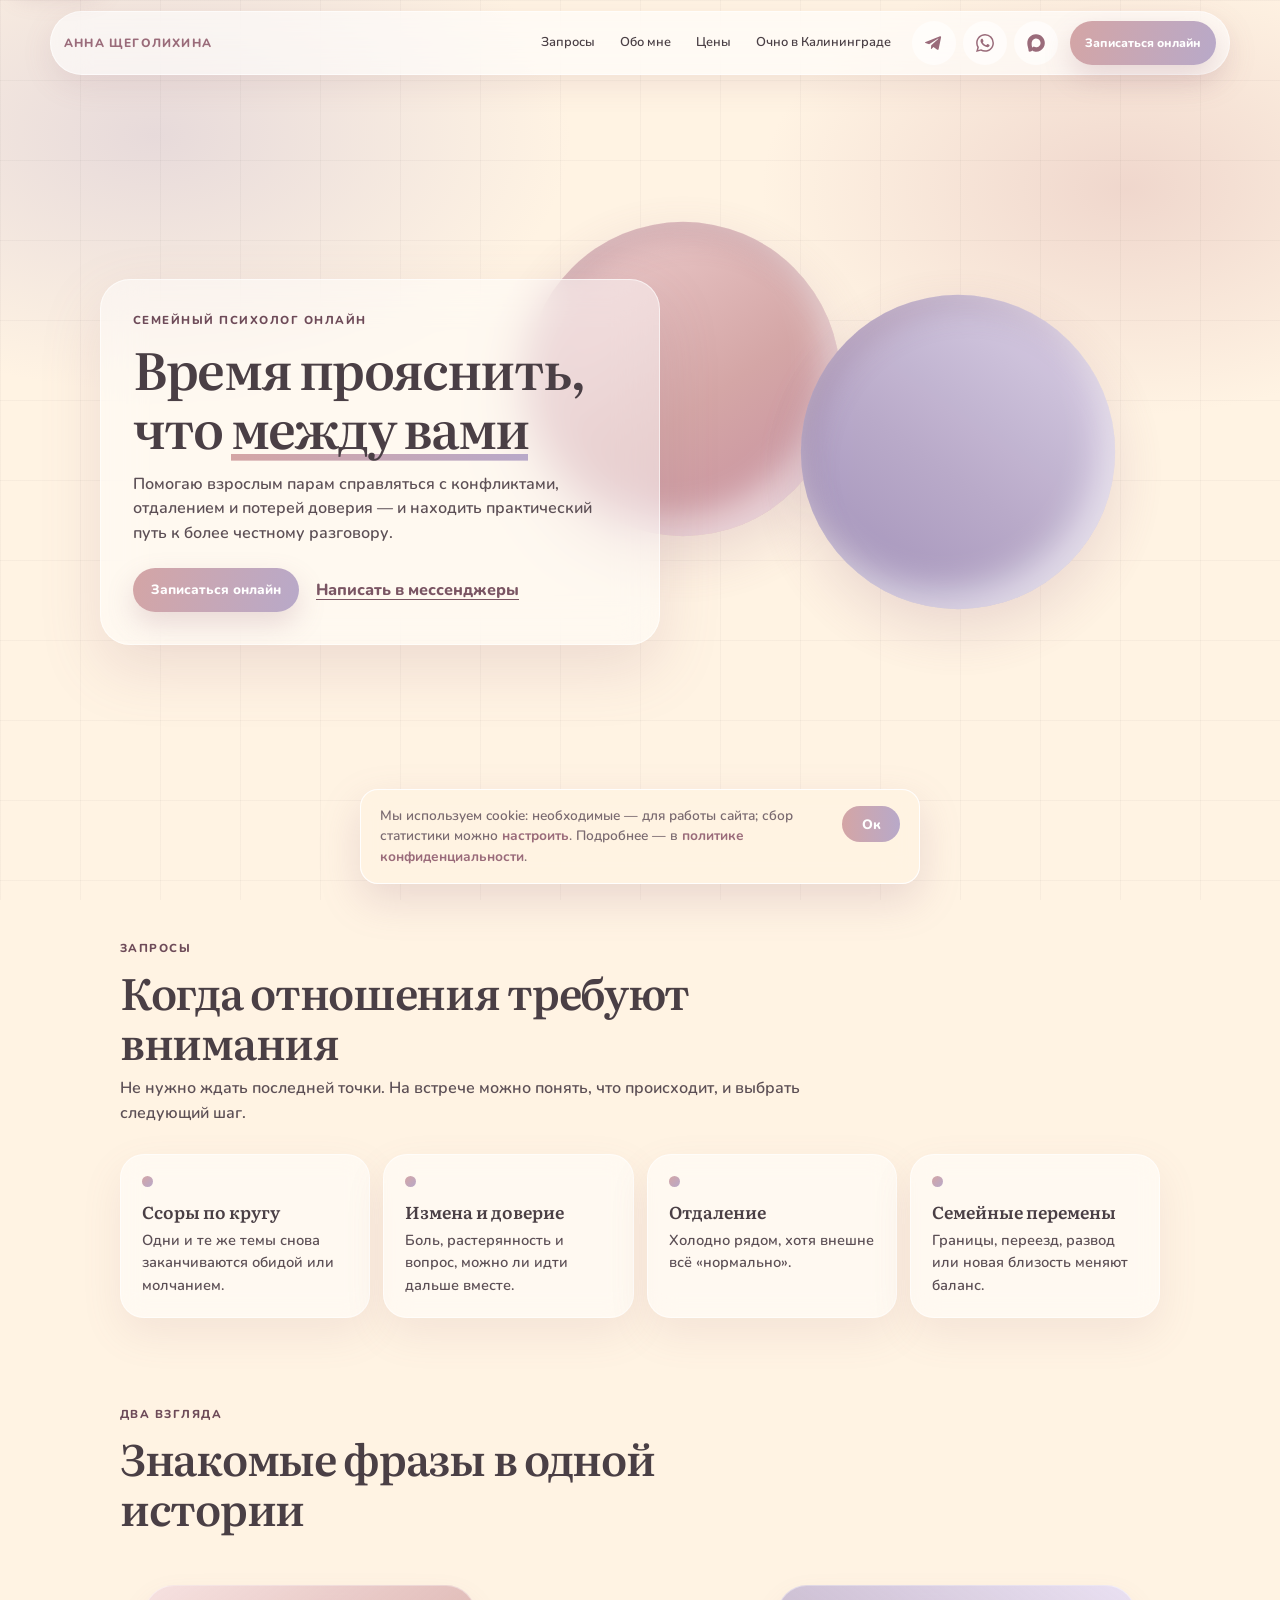
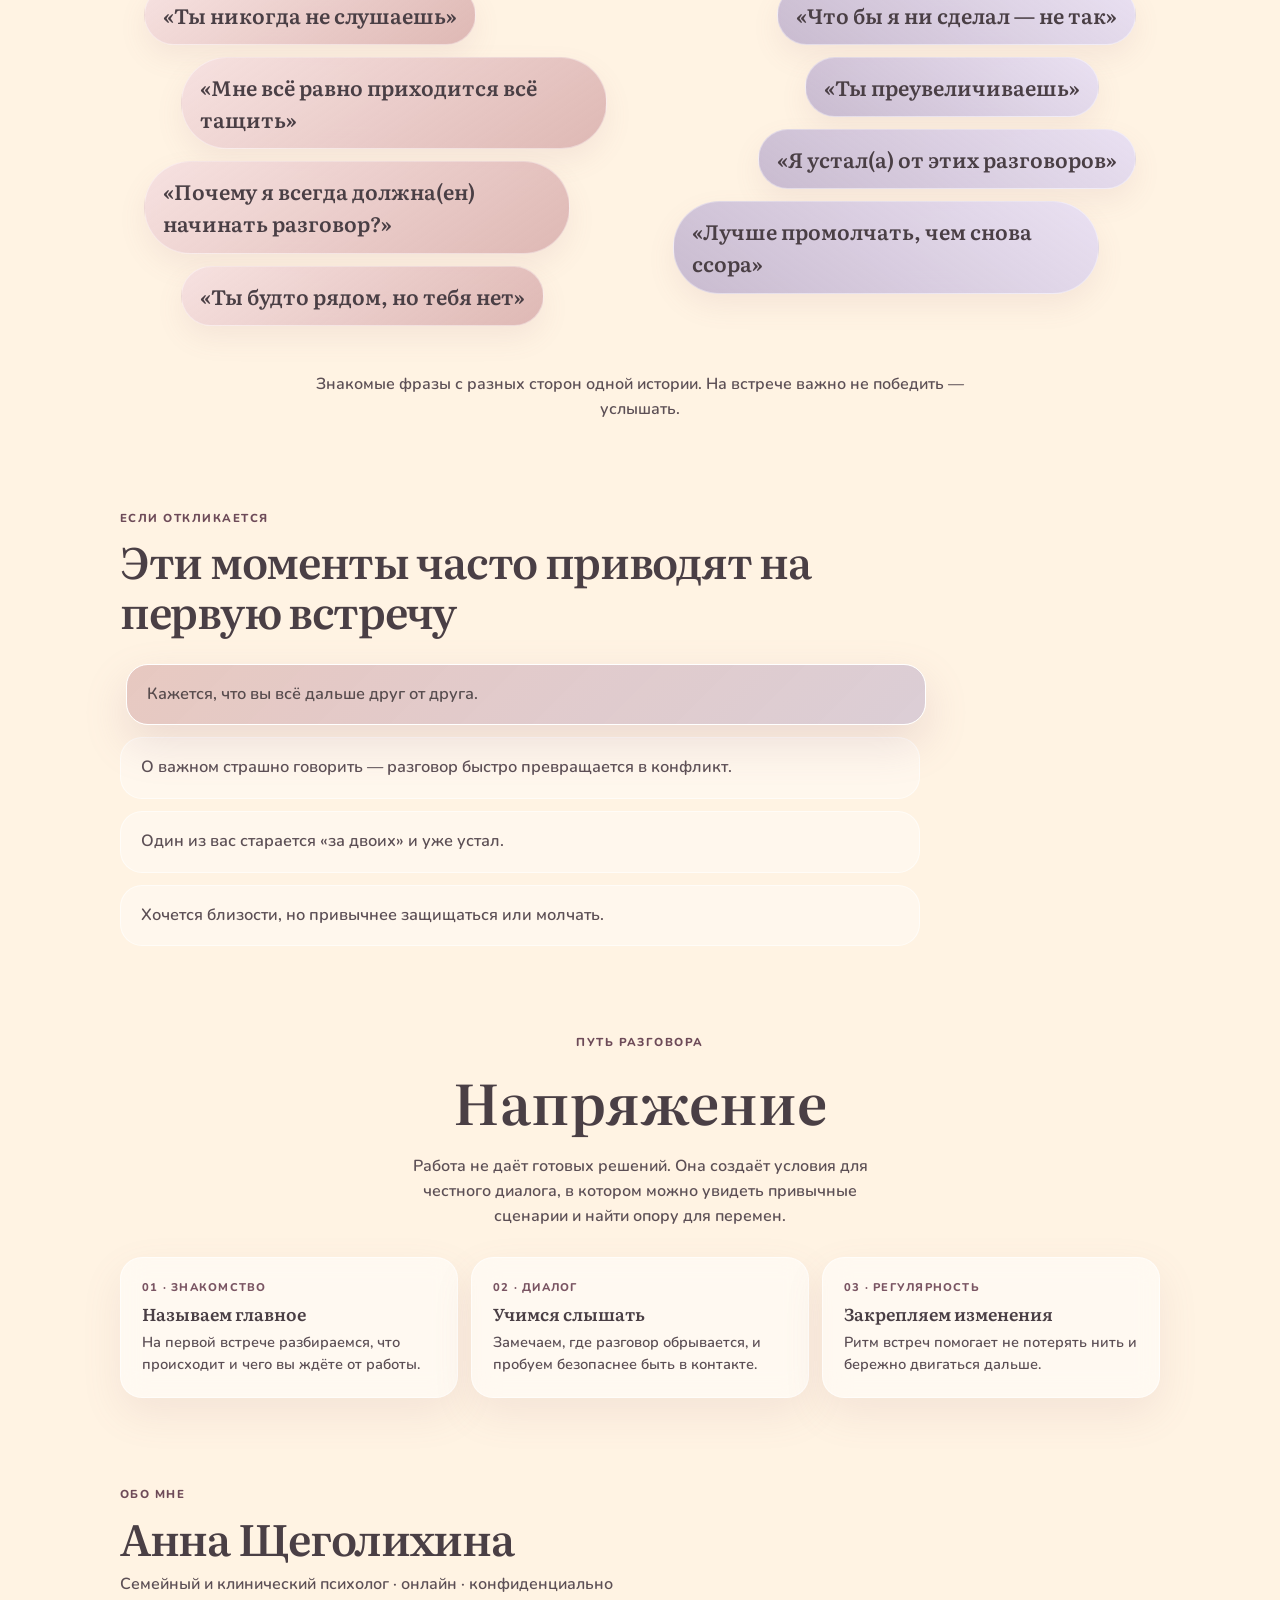
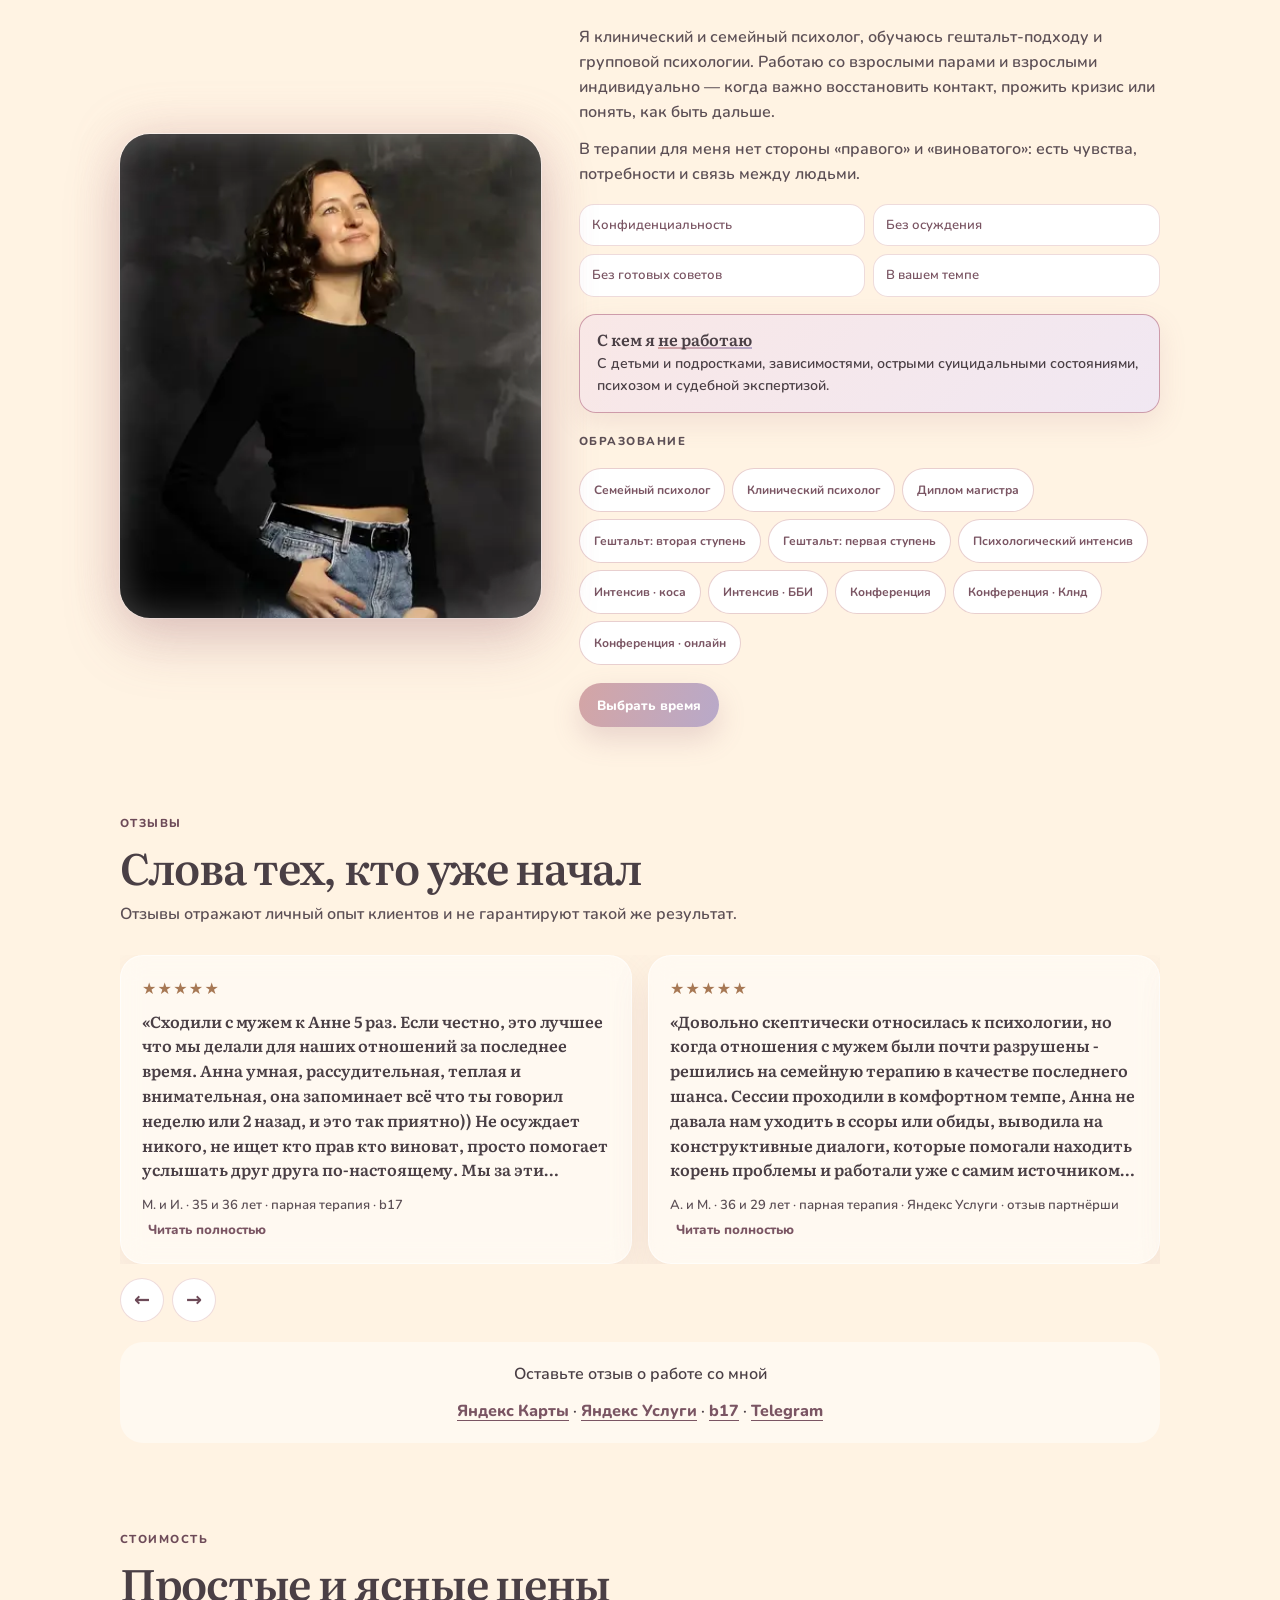
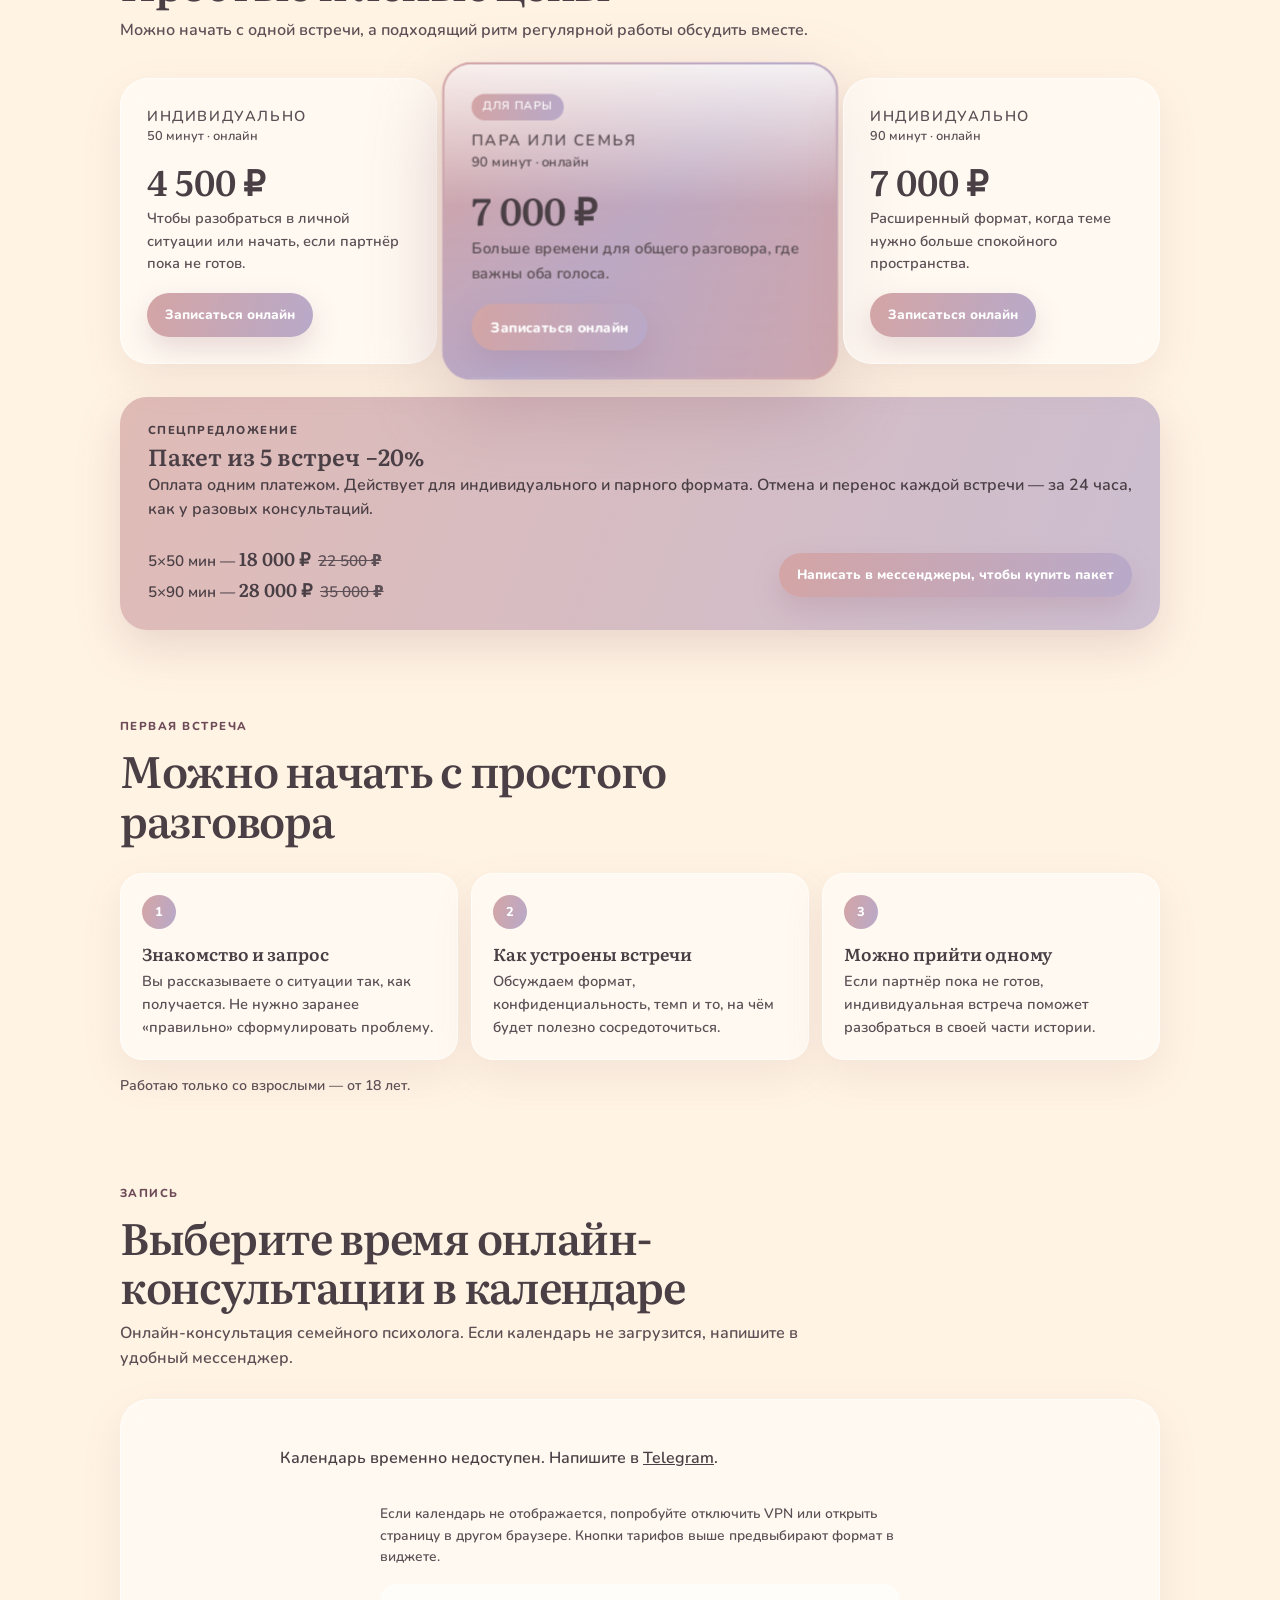
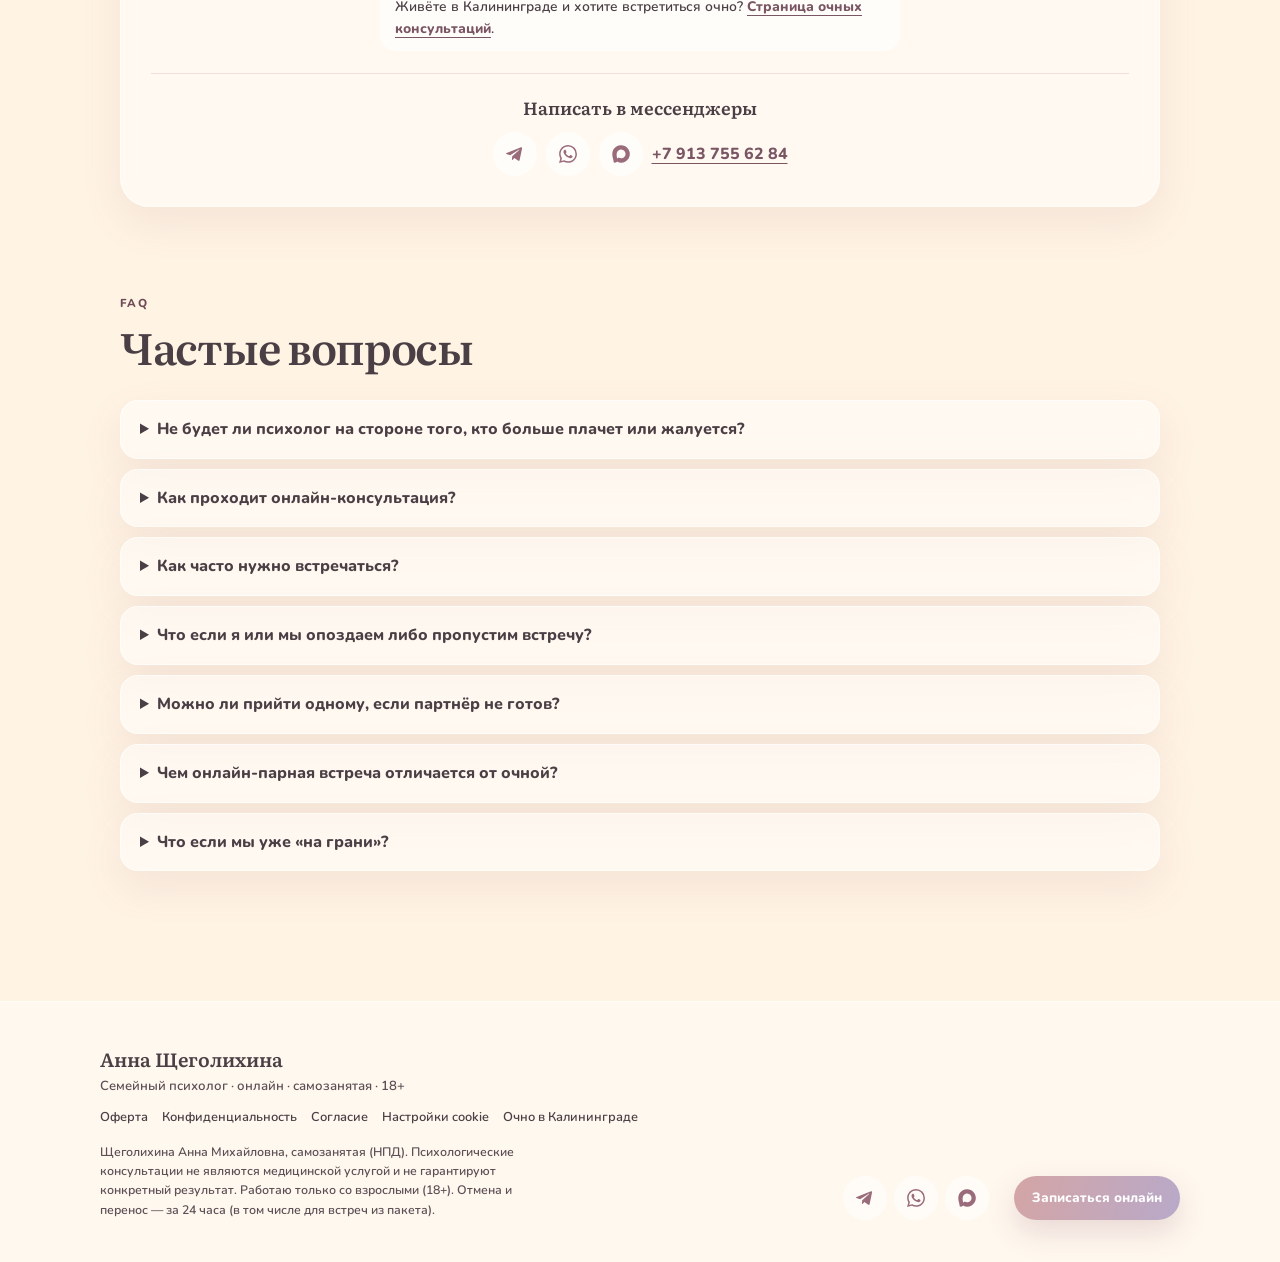
==== index.html @ 48b8a7d2 "Polish site-wide soft grid and Kaliningrad trust details. Align secondary pages with the main cream " ====
<!doctype html>
<html lang="ru">
<head>
<meta charset="utf-8"><meta name="viewport" content="width=device-width,initial-scale=1">
<title>Семейный психолог онлайн — Анна Щеголихина | парная терапия</title>
<meta name="description" content="Семейный психолог онлайн Анна Щеголихина: парная и индивидуальная терапия для взрослых. Конфликты, кризисы, доверие. Запись в календарь. Очно — в Калининграде.">
<meta name="robots" content="index,follow"><meta name="theme-color" content="#FFF3E3"><meta name="color-scheme" content="light only">
<link rel="canonical" href="https://психолог-семейный-онлайн.рф/">
<meta property="og:title" content="Семейный психолог онлайн — Анна Щеголихина"><meta property="og:description" content="Бережная онлайн-терапия для взрослых пар и индивидуально."><meta property="og:type" content="website"><meta property="og:url" content="https://психолог-семейный-онлайн.рф/"><meta property="og:image" content="https://психолог-семейный-онлайн.рф/assets/portrait-920.webp"><meta property="og:locale" content="ru_RU">
<link rel="icon" href="favicon.ico" sizes="any"><link rel="icon" href="favicon.svg" type="image/svg+xml"><link rel="apple-touch-icon" href="assets/favicon-192.png">
<link rel="preload" href="assets/fonts/literata-600-cyrillic.woff2" as="font" type="font/woff2" crossorigin>
<link rel="preload" href="assets/fonts/nunito-600-cyrillic.woff2" as="font" type="font/woff2" crossorigin>
<link rel="preload" href="assets/fonts/nunito-700-cyrillic.woff2" as="font" type="font/woff2" crossorigin>
<link rel="preload" href="assets/fonts/nunito-800-cyrillic.woff2" as="font" type="font/woff2" crossorigin>
<link rel="stylesheet" href="assets/fonts/fonts.css">
<script src="assets/lead-tracking.js" defer></script><script src="assets/cookie-notice.js" defer></script><script src="assets/consent-analytics.js" defer></script><script src="assets/thank-you-booking.js" defer></script>
<script type="application/ld+json">{"@context":"https://schema.org","@graph":[{"@type":"ProfessionalService","name":"Анна Щеголихина — семейный психолог онлайн","url":"https://психолог-семейный-онлайн.рф/","image":"https://психолог-семейный-онлайн.рф/assets/portrait-920.webp","telephone":"+79137556284","priceRange":"₽₽","areaServed":["RU","Worldwide"],"availableLanguage":"ru","description":"Онлайн-консультации семейного и клинического психолога для взрослых пар и индивидуально.","provider":{"@type":"Person","name":"Анна Щеголихина","jobTitle":"Семейный и клинический психолог","url":"https://психолог-семейный-онлайн.рф/"},"hasOfferCatalog":{"@type":"OfferCatalog","name":"Онлайн-консультации","itemListElement":[{"@type":"Offer","itemOffered":{"@type":"Service","name":"Индивидуальная консультация 50 минут онлайн"},"price":"4500","priceCurrency":"RUB"},{"@type":"Offer","itemOffered":{"@type":"Service","name":"Индивидуальная консультация 90 минут онлайн"},"price":"7000","priceCurrency":"RUB"},{"@type":"Offer","itemOffered":{"@type":"Service","name":"Парная (семейная) консультация 90 минут онлайн"},"price":"7000","priceCurrency":"RUB"}]}},{"@type":"BreadcrumbList","itemListElement":[{"@type":"ListItem","position":1,"name":"Главная","item":"https://психолог-семейный-онлайн.рф/"}]},{"@type":"FAQPage","mainEntity":[{"@type":"Question","name":"Не будет ли психолог на стороне того, кто больше плачет или жалуется?","acceptedAnswer":{"@type":"Answer","text":"Нет. Роль психолога — помочь каждому увидеть происходящее между вами и свой вклад в него."}},{"@type":"Question","name":"Как проходит онлайн-консультация?","acceptedAnswer":{"@type":"Answer","text":"Перед началом приходит ссылка на видеовстречу в удобном мессенджере. Важно выбрать тихое место, где вас не будут перебивать."}},{"@type":"Question","name":"Можно ли прийти одному, если партнёр не готов?","acceptedAnswer":{"@type":"Answer","text":"Да. Индивидуальная встреча помогает разобраться в своей части истории и понять дальнейшие шаги."}},{"@type":"Question","name":"Чем онлайн-парная встреча отличается от очной?","acceptedAnswer":{"@type":"Answer","text":"Содержание работы похоже. Онлайн удобен, если вы в разных городах или хотите начать из дома. Очные встречи доступны в Калининграде по записи."}},{"@type":"Question","name":"Что если мы уже на грани развода?","acceptedAnswer":{"@type":"Answer","text":"Можно прийти и в такой точке: чтобы прояснить, оставаться ли вместе, как слышать друг друга или как расстаться бережнее."}}]}]}</script>
<style>
:root{--cream:#FFF3E3;--rose:#D4A5A5;--lav:#B8A9C9;--ink:#4A3F45;--accent:#9a6b7a;--muted:#5c4f55;--sans:Nunito,system-ui,sans-serif;--serif:Literata,Georgia,serif;--rx:55%;--lx:74%;--ry:42%;--ly:50%;--bs:1;--bm:0;--anna-widget-primary:#9a6b7a;--anna-widget-primary-dark:#7d5665;--anna-widget-accent:#e8d5d8;--anna-widget-bg:#fffdf9}
*{box-sizing:border-box}html{scroll-behavior:smooth;color-scheme:light only}body{margin:0;padding-top:72px;overflow-x:hidden;background:var(--cream)!important;color:var(--ink)!important;font:600 16px/1.55 var(--sans);forced-color-adjust:none}a{color:inherit}.ambient,.blob-layer,.grid-soft{position:fixed;inset:0;pointer-events:none}.ambient{z-index:-3;background:radial-gradient(ellipse 48% 42% at 12% 15%,#b8a9c956,transparent 68%),radial-gradient(ellipse 42% 37% at 88% 21%,#d4a5a55c,transparent 68%),var(--cream)}.grid-soft{z-index:-2;background-image:linear-gradient(#4a3f450a 1px,transparent 1px),linear-gradient(90deg,#4a3f450a 1px,transparent 1px);background-size:80px 80px}.blob-layer{z-index:-1;overflow:hidden}.blob{position:absolute;width:min(310px,33vw);aspect-ratio:1;left:var(--rx);top:var(--ry);transform:translate(-50%,-50%) scale(var(--bs));opacity:calc(1 - var(--bm)*.78);transition:left .9s ease,top .9s ease,transform .9s ease,opacity .9s ease}.blob.lav{left:var(--lx);top:var(--ly)}.blob i{display:block;width:100%;height:100%;border-radius:50%;box-shadow:inset -14px -18px 35px #fff9,inset 10px 15px 28px #78506430,0 20px 55px #a0788b38;animation:breathe 4.5s ease-in-out infinite}.rose i{background:linear-gradient(145deg,#f1d1d1,var(--rose) 57%,#c58b9d)}.lav i{background:linear-gradient(215deg,#ddd2e8,var(--lav) 55%,#9e8db7);animation-delay:.6s}
.site-header{position:fixed;z-index:30;top:0;width:100%;padding:11px 18px;transition:transform .32s ease}.site-header.is-hidden{transform:translateY(-120%)}.header-inner{position:relative;display:flex;align-items:center;gap:12px;width:min(1180px,100%);margin:auto;padding:9px 13px;border:1px solid #fff9;border-radius:999px;background:#fff9;backdrop-filter:blur(18px);box-shadow:0 10px 30px #9a6b7a20}.logo{flex:1;color:var(--accent);font-size:.75rem;font-weight:800;letter-spacing:.1em;text-decoration:none;text-transform:uppercase;white-space:nowrap}.nav,.socials,.messengers{display:flex;align-items:center;gap:7px}.nav a{padding:7px 9px;font-size:.8rem;text-decoration:none}.icon{display:grid;place-items:center;width:44px;height:44px;min-width:44px;min-height:44px;border-radius:50%;color:var(--accent);background:#fff9;font-weight:800;text-decoration:none;transition:transform .2s}.icon:hover,.btn:hover{transform:translateY(-2px)}.btn{display:inline-flex;align-items:center;justify-content:center;min-height:44px;padding:10px 18px;border:0;border-radius:999px;background:linear-gradient(105deg,var(--rose),var(--lav));box-shadow:0 12px 28px #9a6b7a38;color:#fff;font:800 .84rem var(--sans);text-align:center;text-decoration:none;cursor:pointer}.header-cta{padding:8px 15px;font-size:.76rem}.burger,.mobile-panel{display:none}
.hero{position:relative;display:grid;align-items:center;min-height:min(92vh,780px);max-width:1440px;margin:auto;padding:44px max(7%,calc((100% - 1080px)/2))}.hero-copy{width:min(560px,100%);padding:32px;border:1px solid #fff9;border-radius:30px;background:#ffffff78;box-shadow:0 24px 60px #9a6b7a2b;backdrop-filter:blur(20px)}.eyebrow{margin:0 0 9px;color:#6d4a58;font-size:.72rem;font-weight:800;letter-spacing:.13em;text-transform:uppercase}h1,h2,h3{font-family:var(--serif);font-weight:600;line-height:1.15}.hero h1{max-width:15ch;margin:0;font-size:clamp(2.2rem,4vw,3.5rem);letter-spacing:-.035em}.accent-line{background:linear-gradient(90deg,var(--rose),var(--lav)) no-repeat 0 94%;background-size:0 .13em;animation:underline 1s cubic-bezier(.22,1,.36,1) .8s forwards}.lead,.sec-head>p:not(.eyebrow),.copy,.calendar-note,.review-note{color:var(--muted)}.lead{margin:15px 0 0}.hero-actions{display:flex;align-items:center;flex-wrap:wrap;gap:17px;margin-top:22px}.ghost,.text-link{color:#7a5563;font-weight:800;text-decoration:underline;text-underline-offset:4px}
.page{width:min(1080px,100%);margin:auto;padding:0 20px 40px}.sec{padding-top:88px;scroll-margin-top:72px}.sec-head{max-width:700px;margin-bottom:28px}.sec-head h2{margin:0;font-size:clamp(1.85rem,3.4vw,2.7rem);letter-spacing:-.03em}.sec-head>p:not(.eyebrow){margin:10px 0 0}.card,.problem,.path-card,.first-card,.price-card,.review,.faq-item,.booking,.bio-note,.not-work{border:1px solid #fff9;background:#ffffff83;box-shadow:0 16px 40px #9a6b7a1c;backdrop-filter:blur(13px)}
.problem-grid{display:grid;grid-template-columns:repeat(4,1fr);gap:13px}.problem{padding:21px;border-radius:24px}.dot{width:11px;height:11px;margin-bottom:15px;border-radius:50%;background:linear-gradient(135deg,var(--rose),var(--lav))}.problem h3,.path-card h3,.first-card h3{margin:0 0 7px;font-size:1.08rem}.problem p,.path-card p,.first-card p,.price-card p{margin:0;color:var(--muted);font-size:.91rem}
.voices-grid{display:grid;grid-template-columns:1fr 1fr;gap:18px}.clouds{display:flex;flex-direction:column;align-items:flex-start;gap:12px;padding:24px;border-radius:28px}.clouds.right{align-items:flex-end}.cloud{max-width:92%;padding:13px 18px;border-radius:999px;color:var(--ink);font-family:var(--serif);font-size:clamp(1rem,2vw,1.3rem);border:1px solid #fff6;box-shadow:0 12px 28px #9a6b7a18;backdrop-filter:blur(13px)}.clouds:not(.right) .cloud{background:linear-gradient(145deg,#f6e0e0eb,#d4a5a5c2)}.clouds.right .cloud{background:linear-gradient(215deg,#e8dff3eb,#b8a9c9c2)}.cloud:nth-child(2n){margin-left:8%}.right .cloud:nth-child(2n){margin-right:8%;margin-left:0}.voices-note{margin:22px auto 0;max-width:680px;text-align:center;color:var(--muted)}
.word-rows{display:grid;gap:12px;max-width:800px}.word-row{padding:18px 20px;border-radius:22px;background:#ffffff59;border:1px solid #fff9;color:var(--ink);transition:background .5s,border-color .5s,transform .5s,box-shadow .5s,opacity .5s,color .5s}.word-row p{margin:0;color:#5c4f55;font-size:1.02rem;line-height:1.45}.word-row.is-lit{background:linear-gradient(135deg,#d4a5a58c,#b8a9c980);border-color:#fff;color:#2f282c;transform:translateX(6px);box-shadow:0 18px 44px #a0788b33}.word-row.is-lit p{color:#2f282cc7}.word-row.is-past{opacity:.55;transform:scale(.985)}
.kinetic-sec{text-align:center}.kinetic{position:relative;display:flex;align-items:center;justify-content:center;min-height:78px;margin:10px auto}.kw{position:absolute;left:50%;width:max-content;opacity:0;text-align:center;transform:translate(-50%,14px);font:600 clamp(2.2rem,5vw,3.5rem)/1.15 var(--serif);transition:.55s}.kw.active{opacity:1;transform:translate(-50%,0)}.kw.final.active{background:linear-gradient(90deg,var(--rose),var(--lav));-webkit-background-clip:text;background-clip:text;color:transparent}.path-copy{max-width:49ch;margin:14px auto;color:var(--muted)}.path-grid,.first-grid{display:grid;grid-template-columns:repeat(3,1fr);gap:13px;margin-top:28px;text-align:left}.path-card,.first-card{padding:21px;border-radius:22px}.step{margin:0 0 8px!important;color:#7a5563!important;font-size:.7rem!important;font-weight:800;letter-spacing:.11em;text-transform:uppercase}
.about-layout{display:grid;grid-template-columns:.84fr 1.16fr;gap:38px;align-items:center}.portrait{position:relative;aspect-ratio:1/1.15;max-width:460px;overflow:hidden;border-radius:30px;box-shadow:0 24px 55px #9a6b7a45,0 0 0 1px #fff8,0 0 48px #d4a5a560;animation:float-photo 5.6s ease-in-out infinite}.portrait img{width:100%;height:100%;object-fit:cover;object-position:center 20%;display:block}.portrait::after{content:"";position:absolute;inset:0;border-radius:inherit;box-shadow:inset 0 0 40px #fff4;pointer-events:none}.bio-copy p{margin:0 0 13px;color:var(--muted)}.principles{display:grid;grid-template-columns:1fr 1fr;gap:8px;margin:17px 0}.principle{padding:10px 12px;border-radius:15px;background:#fff;color:#7a5563;font-size:.82rem;border:1px solid #d4a5a566}.bio-note,.not-work{padding:15px 17px;border-radius:17px;color:#4a3f45;font-size:.88rem}.not-work{margin-top:13px;border:1.5px solid #c4899acc;background:linear-gradient(135deg,#f8e6e6e6,#efe6f3e6);box-shadow:0 10px 28px #9a6b7a22}.not-work h3{margin:0 0 5px;font-size:1rem;color:var(--ink)}.accent-line-scroll{background:linear-gradient(90deg,var(--rose),var(--lav)) no-repeat 0 93%;background-size:0 .13em}.accent-line-scroll.is-on{animation:underline 1s cubic-bezier(.22,1,.36,1) .55s forwards}.diplomas{display:flex;flex-wrap:wrap;gap:7px;margin:18px 0}.diploma{border:1px solid #d4a5a588;border-radius:999px;background:#fff;padding:10px 14px;min-height:44px;color:#7a5563;font:700 .75rem var(--sans);cursor:pointer}
.reviews-wrap{position:relative}.reviews{display:grid;grid-auto-flow:column;grid-auto-columns:100%;gap:16px;overflow:hidden;scroll-snap-type:x mandatory}.review{padding:21px;border-radius:23px;scroll-snap-align:start;min-width:0}.stars{margin:0 0 7px;color:#a77854;letter-spacing:.08em}.review blockquote{display:-webkit-box;margin:0 0 10px;font-family:var(--serif);-webkit-box-orient:vertical;-webkit-line-clamp:5;overflow:hidden}.review.open blockquote{display:block}.review cite{color:#5c4f55;font-size:.82rem;font-style:normal}.review-toggle,.carousel-button{border:0;background:none;color:#7a5563;font:800 .82rem var(--sans);cursor:pointer}.carousel-controls{display:flex;gap:8px;margin-top:14px}.carousel-button{display:grid;place-items:center;width:44px;height:44px;min-width:44px;min-height:44px;border:1px solid #d4a5a566;border-radius:50%;background:#fff;font-size:1.2rem;color:#6d4a58}.review-cta{margin-top:20px;padding:20px;border-radius:23px;background:#ffffff78;text-align:center}.review-cta p{margin:0 0 12px}@media(min-width:901px){.reviews{grid-auto-columns:calc((100% - 16px)/2)}.review blockquote{-webkit-line-clamp:7}}
.price-grid{display:grid;grid-template-columns:1fr 1.18fr 1fr;gap:16px;align-items:center}.price-card{padding:26px;border-radius:28px}.price-card.featured{border:2px solid transparent;background:linear-gradient(#fffdfad9,#d4a5a538 45%,#b8a9c940) padding-box,linear-gradient(130deg,var(--rose),var(--lav),var(--rose)) border-box;box-shadow:0 28px 70px #9a6b7a55;transform:scale(1.06)}.badge{display:inline-block;margin-bottom:8px;padding:4px 10px;border-radius:999px;background:linear-gradient(100deg,var(--rose),var(--lav));color:#fff;font-size:.68rem;letter-spacing:.08em;text-transform:uppercase}.label{margin:0;color:#7a5563;font-size:.72rem;letter-spacing:.11em;text-transform:uppercase}.meta{margin:0 0 8px!important;color:#5c4f55!important;font-size:.8rem!important}.amount{margin:8px 0;font:600 2.2rem var(--serif)!important;color:var(--ink)!important}.price-card .btn{margin-top:18px}.package{display:flex;align-items:center;justify-content:space-between;gap:22px;margin-top:26px;padding:25px 28px;border-radius:27px;background:linear-gradient(110deg,#d4a5a5b8,#b8a9c9b8);box-shadow:0 18px 44px #9a6b7a35;flex-wrap:wrap}.package p{margin:0;color:var(--ink)}.package h3{margin:3px 0;font-size:1.45rem}.package-prices{font-size:.95rem;line-height:1.75}.package-prices strong{font:600 1.15rem var(--serif)}.package del{color:#5c4f55;margin-left:4px}
.first-card .number{display:grid;place-items:center;width:34px;height:34px;margin-bottom:15px;border-radius:50%;background:linear-gradient(105deg,var(--rose),var(--lav));color:#fff;font:800 .8rem var(--sans)}.adults-note{margin:15px 0 0;color:var(--muted);font-size:.88rem}.booking{display:flex;flex-direction:column;align-items:center;padding:30px;border-radius:29px}.booking>[data-anna-psy-widget]{width:100%;max-width:720px}.calendar-note,.kaliningrad-note{max-width:65ch;margin:17px 0 0;font-size:.86rem}.kaliningrad-note{padding:12px 15px;border-radius:16px;background:#fff9}.messenger-row{display:flex;align-items:center;justify-content:center;flex-wrap:wrap;gap:9px;width:100%;margin-top:22px;padding-top:20px;border-top:1px solid #d4a5a550}.messenger-row p{width:100%;margin:0 0 2px;font-family:var(--serif);font-size:1.1rem;text-align:center}.faq-item{margin-bottom:10px;border-radius:18px;overflow:hidden}.faq-item summary{padding:16px 19px;font-weight:800;cursor:pointer}.ans{margin:0;padding:0 19px 17px;color:var(--muted);font-size:.92rem}
.footer{margin-top:80px;padding:42px 20px;background:#ffffff66;border-top:1px solid #fff9}.footer-inner{display:grid;grid-template-columns:1.5fr auto auto;align-items:end;gap:25px;width:min(1080px,100%);margin:auto}.footer-brand{margin:0;font:600 1.2rem var(--serif)}.footer-brand span{display:block;margin-top:4px;color:#5c4f55;font:600 .82rem var(--sans)}.footer-links{display:flex;flex-wrap:wrap;gap:7px 14px;margin-top:13px}.footer-links a{color:#4a3f45;font-size:.8rem;text-decoration:none}.legal{max-width:65ch;margin:15px 0 0;color:#5c4f55;font-size:.77rem}.modal{position:fixed;z-index:100;inset:0;display:none;align-items:center;justify-content:center;overflow:auto;padding:20px;background:#4a3f45d9;cursor:zoom-out}.modal.show{display:flex}.modal figure{position:relative;margin:auto;max-width:min(900px,94vw);cursor:default}.modal img{display:block;max-width:100%;max-height:86vh;object-fit:contain;border-radius:14px;cursor:default}.modal button{position:absolute;top:-12px;right:-12px;z-index:2;width:44px;height:44px;min-width:44px;min-height:44px;border:0;border-radius:50%;background:#fff;color:var(--ink);font-size:1.3rem;cursor:pointer;box-shadow:0 8px 20px #0003}
.skip-link{position:absolute;left:12px;top:12px;z-index:200;padding:10px 16px;border-radius:999px;background:#fff;color:var(--accent);font:800 .84rem var(--sans);text-decoration:none;transform:translateY(-160%);box-shadow:0 8px 24px #9a6b7a35}.skip-link:focus,.skip-link:focus-visible{transform:translateY(0);outline:2px solid #9a6b7a;outline-offset:3px}a:focus-visible,.btn:focus-visible,.ghost:focus-visible,.diploma:focus-visible,.carousel-button:focus-visible,.review-toggle:focus-visible,.burger:focus-visible,.modal button:focus-visible,summary:focus-visible{outline:2px solid #9a6b7a;outline-offset:3px}
.scroll-top{position:fixed;right:16px;bottom:18px;z-index:40;width:48px;height:48px;border:0;border-radius:50%;background:linear-gradient(105deg,var(--rose),var(--lav));color:#fff;font:800 1.1rem var(--sans);box-shadow:0 12px 28px #9a6b7a40;opacity:0;pointer-events:none;transition:opacity .2s;cursor:pointer}.scroll-top.show{opacity:1;pointer-events:auto}
[data-anna-psy-widget],.anna-psy-widget,.widget-root.tbw{width:100%!important;max-width:720px!important;min-width:0!important;margin-left:auto!important;margin-right:auto!important;box-sizing:border-box!important}.anna-modal-overlay{align-items:flex-start!important;justify-content:center!important;overflow-y:auto!important;padding:12px!important}.anna-modal-card{width:min(560px,100%)!important;max-width:100%!important;margin:24px auto!important;max-height:none!important;overflow:visible!important;padding-bottom:28px!important}
@keyframes breathe{50%{transform:scale(1.05)}}@keyframes underline{to{background-size:100% .13em}}@keyframes float-photo{50%{transform:translateY(-12px)}}@media(prefers-reduced-motion:reduce){.portrait,.blob i,.accent-line,.accent-line-scroll{animation:none!important}.accent-line,.accent-line-scroll{background-size:100% .13em}}@media(max-width:900px){body{padding-top:65px}.site-header{padding:8px 10px}.header-inner{gap:7px;padding:7px 10px}.nav,.socials{display:none}.burger{display:block;border:0;background:transparent;color:var(--accent);font-size:1.3rem;width:44px;height:44px;min-width:44px;min-height:44px}.mobile-panel.open{display:block;position:absolute;top:62px;right:10px;left:10px;padding:16px;border:1px solid #fff9;border-radius:22px;background:#fffdf9f5;box-shadow:0 20px 45px #9a6b7a30}.mobile-panel nav{display:grid;gap:3px}.mobile-panel nav a{padding:10px;text-decoration:none}.hero{min-height:680px;padding:35px 16px}.page{padding-inline:16px}.sec{padding-top:66px}.problem-grid{grid-template-columns:1fr 1fr}.voices-grid,.about-layout{grid-template-columns:1fr}.path-grid,.first-grid,.price-grid{grid-template-columns:1fr}.price-card.featured{transform:none;order:-1}.package{align-items:flex-start;flex-direction:column}.reviews{grid-auto-columns:100%}.footer-inner{grid-template-columns:1fr;align-items:start}.portrait{margin:auto}.blob{width:min(190px,43vw)}}@media(max-width:520px){.logo{font-size:.63rem}.header-cta{padding:8px 10px;font-size:.71rem}.hero-actions{align-items:flex-start;flex-direction:column;gap:10px}.problem-grid,.principles{grid-template-columns:1fr}.cloud{max-width:100%;font-size:1rem}}@media(prefers-reduced-motion:reduce){html{scroll-behavior:auto}.blob,.site-header,.word-row,.kw{transition:none}.blob i{animation:none}}
</style>
</head>
<body>
<a class="skip-link" href="#booking">К записи</a>
<div class="ambient" aria-hidden="true"></div><div class="grid-soft" aria-hidden="true"></div><div class="blob-layer" aria-hidden="true"><div class="blob rose"><i></i></div><div class="blob lav"><i></i></div></div>
<header class="site-header" id="siteHeader"><div class="header-inner"><a class="logo" href="/">Анна Щеголихина</a><nav class="nav" aria-label="Основная навигация"><a href="#problems">Запросы</a><a href="#about">Обо мне</a><a href="#pricing">Цены</a><a href="/kaliningrad/">Очно в Калининграде</a></nav><div class="socials"><a class="icon" href="https://t.me/annashhe" target="_blank" rel="noopener" aria-label="Telegram"><svg viewBox="0 0 24 24" fill="currentColor" width="18" height="18"><path d="M21.4 4.6 18.2 20c-.2 1.1-1 1.4-1.9.9l-5-3.7-2.4 2.3c-.3.3-.5.5-1 .5l.4-5.1 9.3-8.4c.4-.4-.1-.6-.6-.3L5.5 13.5.6 12c-1.1-.3-1.1-1 .2-1.5L20 3.1c.9-.3 1.7.2 1.4 1.5Z"/></svg></a><a class="icon" href="https://wa.me/79137556284" target="_blank" rel="noopener" aria-label="WhatsApp"><svg viewBox="0 0 24 24" fill="currentColor" width="18" height="18"><path d="M17.472 14.382c-.297-.149-1.758-.867-2.03-.967-.273-.099-.471-.148-.67.15-.197.297-.767.966-.94 1.164-.173.199-.347.223-.644.075-.297-.15-1.255-.463-2.39-1.475-.883-.788-1.48-1.761-1.653-2.059-.173-.297-.018-.458.13-.606.134-.133.298-.347.446-.52.149-.174.198-.298.298-.497.099-.198.05-.371-.025-.52-.075-.149-.669-1.612-.916-2.207-.242-.579-.487-.5-.669-.51-.173-.008-.371-.01-.57-.01-.198 0-.52.074-.792.372-.272.297-1.04 1.016-1.04 2.479 0 1.462 1.065 2.875 1.213 3.074.149.198 2.096 3.2 5.077 4.487.709.306 1.262.489 1.694.625.712.227 1.36.195 1.871.118.571-.085 1.758-.719 2.006-1.413.248-.694.248-1.289.173-1.413-.074-.124-.272-.198-.57-.347m-5.421 7.403h-.004a9.87 9.87 0 01-5.031-1.378l-.361-.214-3.741.982.998-3.648-.235-.374a9.86 9.86 0 01-1.51-5.26c.001-5.45 4.436-9.884 9.888-9.884 2.64 0 5.122 1.03 6.988 2.898a9.825 9.825 0 012.893 6.994c-.003 5.45-4.435 9.884-9.885 9.884m8.413-18.297A11.815 11.815 0 0012.05 0C5.495 0 .16 5.335.157 11.892c0 2.096.547 4.142 1.588 5.945L.057 24l6.305-1.654a11.882 11.882 0 005.683 1.448h.005c6.554 0 11.89-5.335 11.893-11.893a11.821 11.821 0 00-3.48-8.413z"/></svg></a><a class="icon" href="https://max.ru/u/f9LHodD0cOKrHIa3XdZycCKQSXXx0dFf9Ck7hXPtx3Ti-6RSxFnoPC7d1Ag" target="_blank" rel="noopener" aria-label="MAX"><svg viewBox="0 0 720 720" fill="currentColor" width="18" height="18"><path d="M350.4,9.6C141.8,20.5,4.1,184.1,12.8,390.4c3.8,90.3,40.1,168,48.7,253.7,2.2,22.2-4.2,49.6,21.4,59.3,31.5,11.9,79.8-8.1,106.2-26.4,9-6.1,17.6-13.2,24.2-22,27.3,18.1,53.2,35.6,85.7,43.4,143.1,34.3,299.9-44.2,369.6-170.3C799.6,291.2,622.5-4.6,350.4,9.6h0ZM269.4,504c-11.3,8.8-22.2,20.8-34.7,27.7-18.1,9.7-23.7-.4-30.5-16.4-21.4-50.9-24-137.6-11.5-190.9,16.8-72.5,72.9-136.3,150-143.1,78-6.9,150.4,32.7,183.1,104.2,72.4,159.1-112.9,316.2-256.4,218.6h0Z"/></svg></a></div><a class="btn header-cta" href="#booking">Записаться онлайн</a><button class="burger" id="burger" aria-label="Открыть меню" aria-expanded="false">☰</button><div class="mobile-panel" id="mobilePanel"><nav><a href="#problems">Запросы</a><a href="#about">Обо мне</a><a href="#pricing">Цены</a><a href="/kaliningrad/">Очно в Калининграде</a></nav></div></div></header>
<main>
<section class="hero"><div class="hero-copy"><p class="eyebrow">Семейный психолог онлайн</p><h1>Время прояснить, что <span class="accent-line">между вами</span></h1><p class="lead">Помогаю взрослым парам справляться с конфликтами, отдалением и потерей доверия — и находить практический путь к более честному разговору.</p><div class="hero-actions"><a class="btn" href="#booking">Записаться онлайн</a><a class="ghost" href="#messengers">Написать в мессенджеры</a></div></div></section>
<div class="page">
<section class="sec" id="problems"><div class="sec-head"><p class="eyebrow">Запросы</p><h2>Когда отношения требуют внимания</h2><p>Не нужно ждать последней точки. На встрече можно понять, что происходит, и выбрать следующий шаг.</p></div><div class="problem-grid"><article class="problem"><div class="dot"></div><h3>Ссоры по кругу</h3><p>Одни и те же темы снова заканчиваются обидой или молчанием.</p></article><article class="problem"><div class="dot"></div><h3>Измена и доверие</h3><p>Боль, растерянность и вопрос, можно ли идти дальше вместе.</p></article><article class="problem"><div class="dot"></div><h3>Отдаление</h3><p>Холодно рядом, хотя внешне всё «нормально».</p></article><article class="problem"><div class="dot"></div><h3>Семейные перемены</h3><p>Границы, переезд, развод или новая близость меняют баланс.</p></article></div></section>
<section class="sec" id="voices"><div class="sec-head"><p class="eyebrow">Два взгляда</p><h2>Знакомые фразы в одной истории</h2></div><div class="voices-grid"><div class="clouds"><div class="cloud">«Ты никогда не слушаешь»</div><div class="cloud">«Мне всё равно приходится всё тащить»</div><div class="cloud">«Почему я всегда должна(ен) начинать разговор?»</div><div class="cloud">«Ты будто рядом, но тебя нет»</div></div><div class="clouds right"><div class="cloud">«Что бы я ни сделал — не так»</div><div class="cloud">«Ты преувеличиваешь»</div><div class="cloud">«Я устал(а) от этих разговоров»</div><div class="cloud">«Лучше промолчать, чем снова ссора»</div></div></div><p class="voices-note">Знакомые фразы с разных сторон одной истории. На встрече важно не победить — услышать.</p></section>
<section class="sec" id="recognize"><div class="sec-head"><p class="eyebrow">Если откликается</p><h2>Эти моменты часто приводят на первую встречу</h2></div><div class="word-rows" id="recognizeRows"><article class="word-row" data-row><p>Кажется, что вы всё дальше друг от друга.</p></article><article class="word-row" data-row><p>О важном страшно говорить — разговор быстро превращается в конфликт.</p></article><article class="word-row" data-row><p>Один из вас старается «за двоих» и уже устал.</p></article><article class="word-row" data-row><p>Хочется близости, но привычнее защищаться или молчать.</p></article></div></section>
<section class="sec kinetic-sec" id="path-words"><p class="eyebrow">Путь разговора</p><div class="kinetic" aria-live="polite"><span class="kw">Молчание</span><span class="kw">Напряжение</span><span class="kw">Разговор</span><span class="kw final">Ясность</span></div><p class="path-copy">Работа не даёт готовых решений. Она создаёт условия для честного диалога, в котором можно увидеть привычные сценарии и найти опору для перемен.</p><div class="path-grid"><article class="path-card"><p class="step">01 · знакомство</p><h3>Называем главное</h3><p>На первой встрече разбираемся, что происходит и чего вы ждёте от работы.</p></article><article class="path-card"><p class="step">02 · диалог</p><h3>Учимся слышать</h3><p>Замечаем, где разговор обрывается, и пробуем безопаснее быть в контакте.</p></article><article class="path-card"><p class="step">03 · регулярность</p><h3>Закрепляем изменения</h3><p>Ритм встреч помогает не потерять нить и бережно двигаться дальше.</p></article></div></section>
<section class="sec" id="about"><div class="sec-head"><p class="eyebrow">Обо мне</p><h2>Анна Щеголихина</h2><p>Семейный и клинический психолог · онлайн · конфиденциально</p></div><div class="about-layout"><div class="portrait"><img src="assets/portrait-920.webp" srcset="assets/portrait-460.webp 460w, assets/portrait-920.webp 920w" sizes="(max-width:900px) 82vw,460px" width="460" height="529" loading="lazy" decoding="async" alt="Анна Щеголихина, семейный психолог онлайн"></div><div class="bio-copy"><p>Я клинический и семейный психолог, обучаюсь гештальт-подходу и групповой психологии. Работаю со взрослыми парами и взрослыми индивидуально — когда важно восстановить контакт, прожить кризис или понять, как быть дальше.</p><p>В терапии для меня нет стороны «правого» и «виноватого»: есть чувства, потребности и связь между людьми.</p><div class="principles"><div class="principle">Конфиденциальность</div><div class="principle">Без осуждения</div><div class="principle">Без готовых советов</div><div class="principle">В вашем темпе</div></div><div class="not-work"><h3>С кем я <span class="accent-line-scroll">не работаю</span></h3>С детьми и подростками, зависимостями, острыми суицидальными состояниями, психозом и судебной экспертизой.</div><p class="eyebrow" style="margin-top:20px">Образование</p><div class="diplomas"><button class="diploma" data-diploma="assets/diplomas/НИИДПО_Диплом_ПП_с_квалификацией_Семейный_психолог_Щеголихина_Анна.webp">Семейный психолог</button><button class="diploma" data-diploma="assets/diplomas/НИИДПО_Диплом_ПП_с_квалификацией_Клинический_психолог_Щеголихина_Анна.webp">Клинический психолог</button><button class="diploma" data-diploma="assets/diplomas/КемГУ_Диплом_магистра_Прикладная_Математика_и_Информатика_Щеголихина_Анна.webp">Диплом магистра</button><button class="diploma" data-diploma="assets/diplomas/Сертификат психолога Анны Щеголихиной Вторая ступень 2025.webp">Гештальт: вторая ступень</button><button class="diploma" data-diploma="assets/diplomas/Сертификат психолога Анны Щеголихиной Первая ступень 2023.webp">Гештальт: первая ступень</button><button class="diploma" data-diploma="assets/diplomas/Сертификат психолога Анны Щеголихиной Интенсив 2024 Калининград.webp">Психологический интенсив</button><button class="diploma" data-diploma="assets/diplomas/Сертификат психолога Анны Щеголихиной Интенсив 2024 коса.webp">Интенсив · коса</button><button class="diploma" data-diploma="assets/diplomas/Сертификат психолога Анны Щеголихиной Интенсив 2025 ББИ.webp">Интенсив · ББИ</button><button class="diploma" data-diploma="assets/diplomas/Сертификат психолога Анны Щеголихиной Конференция 2024.webp">Конференция</button><button class="diploma" data-diploma="assets/diplomas/Сертификат психолога Анны Щеголихиной Конференция 2025 Клнд.webp">Конференция · Клнд</button><button class="diploma" data-diploma="assets/diplomas/Сертификат психолога Анны Щеголихиной Конференция 2025 Онлайн.webp">Конференция · онлайн</button></div><a class="btn" href="#booking">Выбрать время</a></div></div></section>
<section class="sec" id="reviews"><div class="sec-head"><p class="eyebrow">Отзывы</p><h2>Слова тех, кто уже начал</h2><p class="review-note">Отзывы отражают личный опыт клиентов и не гарантируют такой же результат.</p></div><div class="reviews-wrap"><div class="reviews" id="reviewsTrack"><article class="review"><p class="stars" aria-hidden="true">★★★★★</p><blockquote>«Сходили с мужем к Анне 5 раз. Если честно, это лучшее что мы делали для наших отношений за последнее время. Анна умная, рассудительная, теплая и внимательная, она запоминает всё что ты говорил неделю или 2 назад, и это так приятно)) Не осуждает никого, не ищет кто прав кто виноват, просто помогает услышать друг друга по-настоящему. Мы за эти встречи смогли разобраться с ожиданиями друг от друга, с ролями в семье... и знаете, я выходила после каждого сеанса как заново влюблённая... в мужа, в нас. Очень советую Анну, она правда крутой семейный психолог!!»</blockquote><cite>М. и И. · 35 и 36 лет · парная терапия · b17</cite><br><button class="review-toggle" type="button">Читать полностью</button></article><article class="review"><p class="stars" aria-hidden="true">★★★★★</p><blockquote>«Довольно скептически относилась к психологии, но когда отношения с мужем были почти разрушены - решились на семейную терапию в качестве последнего шанса. Сессии проходили в комфортном темпе, Анна не давала нам уходить в ссоры или обиды, выводила на конструктивные диалоги, которые помогали находить корень проблемы и работали уже с самим источником разлада. Сейчас прошло несколько месяцев с начала терапии, и я очень благодарна Анне за ее профессионализм, такт, комфорт благодаря которым нам удалось сохранить семью, конечно впереди еще много работы, но сейчас ситуация сильно изменилась, так как мы наконец стали слышать друг друга. Спасибо большое, очень рада что нашла вас»</blockquote><cite>А. и М. · 36 и 29 лет · парная терапия · Яндекс Услуги · отзыв партнёрши</cite><br><button class="review-toggle" type="button">Читать полностью</button></article><article class="review"><p class="stars" aria-hidden="true">★★★★★</p><blockquote>«Большая благодарность Анне, за ее человечность, отличный подход без копания в детских травмах если это некомфортно, подсвечивает такие важные моменты, которых я бы точно не заметила если бы разбиралась в одиночку. Очень нравится наше общение, где меня принимают разной. Когда я обратилась за помощью изначально, я уже ни во что не верила и готова была опустить руки, но спустя несколько месяцев продуктивной работы, вижу этот колоссальный прогресс и понимаю, что точно хочу прожить эту жизнь в гармонии с собой и быть наполненным сосудом! Спасибо, Анна, вы вернули мне себя»</blockquote><cite>М. · 32 года · Яндекс Услуги</cite><br><button class="review-toggle" type="button">Читать полностью</button></article><article class="review"><p class="stars" aria-hidden="true">★★★★★</p><blockquote>«Проходил через развод и обратился к Анне, чтобы не утонуть в эмоциях. Работа помогла мне держать голову холодной, не влетать в конфликты и постепенно собрать себя заново. Чувствую, что вышел из ситуации гораздо сильнее, чем мог бы сам. Спасибо!»</blockquote><cite>М. · 49 лет · b17</cite><br><button class="review-toggle" type="button">Читать полностью</button></article><article class="review"><p class="stars" aria-hidden="true">★★★★★</p><blockquote>«Прохожу терапию у Анны несколько месяцев и чувствую реальный результат. Каждая встреча точная и продуктивная, без лишних разговоров ни о чём. Благодаря этим сессиям я лучше понимаю себя, спокойнее реагирую на стресс и выстраиваю отношения с женой иначе. Ценно, что изменения ощущаются в повседневной жизни, а не только во время разговора. Анна умеет видеть то, что самому сложно заметить, и помогает найти свои решения.»</blockquote><cite>И. · 38 лет · Яндекс Карты</cite><br><button class="review-toggle" type="button">Читать полностью</button></article><article class="review"><p class="stars" aria-hidden="true">★★★★★</p><blockquote>«Аня, добрый день! Хочу написать отзыв о работе с тобой, вдруг это кому-то поможет ещё) Прошло полгода с того момента как мы начали наши встречи, и я уже чувствую реальную разницу в себе. Раньше постоянное напряжение, выгорание и тревога были нормой, я почти не умел останавливаться и отдыхать, мне вечно казалось, что я куда-то не успеваю и что всё чего я добиваюсь недостаточно (( Сейчас же я стал рациональнее распределять задачи, слушать себя и свои приоритеты, и могу принимать решения без постоянного внутреннего давления. Появилось ощущение, что можно идти к целям, не „раздавливая“ себя при этом. С тобой легко говорить обо всём, даже о сомнениях и страхах, которые раньше казались стыдными. Ты помогаешь видеть то, что я сам обычно не замечаю, задаёшь точные вопросы, и благодаря этому я начинаю понимать свои мотивации и реакции. Иногда бывает непросто, но после встреч остаётся ясность и уверенность, что я двигаюсь в правильном направлении. Очень благодарен за твоё внимание и поддержку! Планирую продолжать встречи, потому что понимаю, что ещё многое могу открыть для себя с твоей помощью )»</blockquote><cite>С. · 44 года · личные сообщения</cite><br><button class="review-toggle" type="button">Читать полностью</button></article><article class="review"><p class="stars" aria-hidden="true">★★★★★</p><blockquote>«Аня, привет) Решил всё-таки написать, хотя обычно не оставляю отзывы. Я пришел к тебе с конкретной целью наладить отношения с женой, так как дело шло к разводу, думал, мы с тобой будем разбирать наши с ней диалоги, искать компромиссы... В итоге меньше чем за год я разобрался в себе так, что это отразилось вообще на всём. Я стал увереннее, спокойное такое ровное состояние появилось) на работе стало легче, и с друзьями, и просто с самим собой. С женой кстати, все наладилось довольно быстро, чему я очень рад! Спасибо тебе огромное. Если честно, я раньше думал, что терапия это что-то заумное)) а оказалось наоборот, понятное и можно сказать приятное) Если у меня вновь возникнут какие-то трудности в жизни, обязательно вернусь!»</blockquote><cite>И. · 41 год · b17</cite><br><button class="review-toggle" type="button">Читать полностью</button></article></div><div class="carousel-controls"><button class="carousel-button" id="reviewPrev" aria-label="Предыдущий отзыв">←</button><button class="carousel-button" id="reviewNext" aria-label="Следующий отзыв">→</button></div><div class="review-cta"><p>Оставьте отзыв о работе со мной</p><a class="ghost" target="_blank" rel="noopener" href="https://yandex.ru/profile/119983917035?tab=reviews">Яндекс Карты</a> · <a class="ghost" target="_blank" rel="noopener" href="https://uslugi.yandex.ru/search?action=addReview&profile=AnnaShh-3119113">Яндекс Услуги</a> · <a class="ghost" target="_blank" rel="noopener" href="https://www.b17.ru/annams/#otzyv">b17</a> · <a class="ghost" target="_blank" rel="noopener" href="https://t.me/annashhe">Telegram</a></div></div></section>
<section class="sec" id="pricing"><div class="sec-head"><p class="eyebrow">Стоимость</p><h2>Простые и ясные цены</h2><p>Можно начать с одной встречи, а подходящий ритм регулярной работы обсудить вместе.</p></div><div class="price-grid"><article class="price-card"><p class="label">Индивидуально</p><p class="meta">50 минут · онлайн</p><p class="amount">4 500 ₽</p><p>Чтобы разобраться в личной ситуации или начать, если партнёр пока не готов.</p><a class="btn" href="#booking" data-therapy-type="individual">Записаться онлайн</a></article><article class="price-card featured"><span class="badge">Для пары</span><p class="label">Пара или семья</p><p class="meta">90 минут · онлайн</p><p class="amount">7 000 ₽</p><p>Больше времени для общего разговора, где важны оба голоса.</p><a class="btn" href="#booking" data-therapy-type="family">Записаться онлайн</a></article><article class="price-card"><p class="label">Индивидуально</p><p class="meta">90 минут · онлайн</p><p class="amount">7 000 ₽</p><p>Расширенный формат, когда теме нужно больше спокойного пространства.</p><a class="btn" href="#booking" data-therapy-type="individual90">Записаться онлайн</a></article></div><div class="package"><div><p class="eyebrow">Спецпредложение</p><h3>Пакет из 5 встреч −20%</h3><p>Оплата одним платежом. Действует для индивидуального и парного формата. Отмена и перенос каждой встречи — за 24 часа, как у разовых консультаций.</p></div><div class="package-prices"><div>5×50 мин — <strong>18 000 ₽</strong> <del>22 500 ₽</del></div><div>5×90 мин — <strong>28 000 ₽</strong> <del>35 000 ₽</del></div></div><a class="btn" href="#messengers">Написать в мессенджеры, чтобы купить пакет</a></div></section>
<section class="sec" id="first-visit"><div class="sec-head"><p class="eyebrow">Первая встреча</p><h2>Можно начать с простого разговора</h2></div><div class="first-grid"><article class="first-card"><span class="number">1</span><h3>Знакомство и запрос</h3><p>Вы рассказываете о ситуации так, как получается. Не нужно заранее «правильно» сформулировать проблему.</p></article><article class="first-card"><span class="number">2</span><h3>Как устроены встречи</h3><p>Обсуждаем формат, конфиденциальность, темп и то, на чём будет полезно сосредоточиться.</p></article><article class="first-card"><span class="number">3</span><h3>Можно прийти одному</h3><p>Если партнёр пока не готов, индивидуальная встреча поможет разобраться в своей части истории.</p></article></div><p class="adults-note">Работаю только со взрослыми — от 18 лет.</p></section>
<section class="sec" id="booking"><div class="sec-head"><p class="eyebrow">Запись</p><h2>Выберите время онлайн-консультации в календаре</h2><p>Онлайн-консультация семейного психолога. Если календарь не загрузится, напишите в удобный мессенджер.</p></div><div class="booking"><div data-anna-psy-widget><noscript><p>Для записи включите JavaScript или напишите в <a href="https://t.me/annashhe" target="_blank" rel="noopener">Telegram</a>, <a href="https://wa.me/79137556284" target="_blank" rel="noopener">WhatsApp</a> или <a href="https://max.ru/u/f9LHodD0cOKrHIa3XdZycCKQSXXx0dFf9Ck7hXPtx3Ti-6RSxFnoPC7d1Ag" target="_blank" rel="noopener">MAX</a>.</p></noscript></div><p class="calendar-note">Если календарь не отображается, попробуйте отключить VPN или открыть страницу в другом браузере. Кнопки тарифов выше предвыбирают формат в виджете.</p><p class="kaliningrad-note">Живёте в Калининграде и хотите встретиться очно? <a class="text-link" href="/kaliningrad/">Страница очных консультаций</a>.</p><div class="messenger-row" id="messengers"><p>Написать в мессенджеры</p><a class="icon" href="https://t.me/annashhe" target="_blank" rel="noopener" aria-label="Telegram"><svg viewBox="0 0 24 24" fill="currentColor" width="18" height="18"><path d="M21.4 4.6 18.2 20c-.2 1.1-1 1.4-1.9.9l-5-3.7-2.4 2.3c-.3.3-.5.5-1 .5l.4-5.1 9.3-8.4c.4-.4-.1-.6-.6-.3L5.5 13.5.6 12c-1.1-.3-1.1-1 .2-1.5L20 3.1c.9-.3 1.7.2 1.4 1.5Z"/></svg></a><a class="icon" href="https://wa.me/79137556284" target="_blank" rel="noopener" aria-label="WhatsApp"><svg viewBox="0 0 24 24" fill="currentColor" width="18" height="18"><path d="M17.472 14.382c-.297-.149-1.758-.867-2.03-.967-.273-.099-.471-.148-.67.15-.197.297-.767.966-.94 1.164-.173.199-.347.223-.644.075-.297-.15-1.255-.463-2.39-1.475-.883-.788-1.48-1.761-1.653-2.059-.173-.297-.018-.458.13-.606.134-.133.298-.347.446-.52.149-.174.198-.298.298-.497.099-.198.05-.371-.025-.52-.075-.149-.669-1.612-.916-2.207-.242-.579-.487-.5-.669-.51-.173-.008-.371-.01-.57-.01-.198 0-.52.074-.792.372-.272.297-1.04 1.016-1.04 2.479 0 1.462 1.065 2.875 1.213 3.074.149.198 2.096 3.2 5.077 4.487.709.306 1.262.489 1.694.625.712.227 1.36.195 1.871.118.571-.085 1.758-.719 2.006-1.413.248-.694.248-1.289.173-1.413-.074-.124-.272-.198-.57-.347m-5.421 7.403h-.004a9.87 9.87 0 01-5.031-1.378l-.361-.214-3.741.982.998-3.648-.235-.374a9.86 9.86 0 01-1.51-5.26c.001-5.45 4.436-9.884 9.888-9.884 2.64 0 5.122 1.03 6.988 2.898a9.825 9.825 0 012.893 6.994c-.003 5.45-4.435 9.884-9.885 9.884m8.413-18.297A11.815 11.815 0 0012.05 0C5.495 0 .16 5.335.157 11.892c0 2.096.547 4.142 1.588 5.945L.057 24l6.305-1.654a11.882 11.882 0 005.683 1.448h.005c6.554 0 11.89-5.335 11.893-11.893a11.821 11.821 0 00-3.48-8.413z"/></svg></a><a class="icon" href="https://max.ru/u/f9LHodD0cOKrHIa3XdZycCKQSXXx0dFf9Ck7hXPtx3Ti-6RSxFnoPC7d1Ag" target="_blank" rel="noopener" aria-label="MAX"><svg viewBox="0 0 720 720" fill="currentColor" width="18" height="18"><path d="M350.4,9.6C141.8,20.5,4.1,184.1,12.8,390.4c3.8,90.3,40.1,168,48.7,253.7,2.2,22.2-4.2,49.6,21.4,59.3,31.5,11.9,79.8-8.1,106.2-26.4,9-6.1,17.6-13.2,24.2-22,27.3,18.1,53.2,35.6,85.7,43.4,143.1,34.3,299.9-44.2,369.6-170.3C799.6,291.2,622.5-4.6,350.4,9.6h0ZM269.4,504c-11.3,8.8-22.2,20.8-34.7,27.7-18.1,9.7-23.7-.4-30.5-16.4-21.4-50.9-24-137.6-11.5-190.9,16.8-72.5,72.9-136.3,150-143.1,78-6.9,150.4,32.7,183.1,104.2,72.4,159.1-112.9,316.2-256.4,218.6h0Z"/></svg></a><a class="ghost" href="tel:+79137556284">+7 913 755 62 84</a></div></div></section>
<section class="sec" id="faq"><div class="sec-head"><p class="eyebrow">FAQ</p><h2>Частые вопросы</h2></div><details class="faq-item"><summary>Не будет ли психолог на стороне того, кто больше плачет или жалуется?</summary><p class="ans">Нет. Моя роль — помочь каждому увидеть происходящее между вами и свой вклад в него.</p></details><details class="faq-item"><summary>Как проходит онлайн-консультация?</summary><p class="ans">Перед началом пришлю ссылку на видеовстречу в удобном мессенджере. Важно выбрать тихое место, где вас не будут перебивать.</p></details><details class="faq-item"><summary>Как часто нужно встречаться?</summary><p class="ans">Обычно — раз в неделю. Частоту согласуем под ваш темп и ситуацию.</p></details><details class="faq-item"><summary>Что если я или мы опоздаем либо пропустим встречу?</summary><p class="ans">Перенос или отмена возможны не позднее чем за 24 часа. Правило действует для разовых встреч и для встреч из пакета. Подробнее — в <a href="oferta/" target="_blank" rel="noopener">оферте</a>.</p></details><details class="faq-item"><summary>Можно ли прийти одному, если партнёр не готов?</summary><p class="ans">Да. Индивидуальная онлайн-встреча помогает разобраться в своей части истории и понять, что делать дальше — вместе или по отдельности.</p></details><details class="faq-item"><summary>Чем онлайн-парная встреча отличается от очной?</summary><p class="ans">Содержание работы похоже. Онлайн удобен, если вы в разных городах или хотите начать из дома. Очные встречи семейного психолога доступны в <a href="/kaliningrad/">Калининграде</a> по предварительной записи.</p></details><details class="faq-item"><summary>Что если мы уже «на грани»?</summary><p class="ans">Можно прийти и в такой точке: чтобы прояснить, оставаться ли вместе, как слышать друг друга или как расстаться бережнее — без чужого вердикта.</p></details></section>
</div></main>
<footer class="footer"><div class="footer-inner"><div><p class="footer-brand">Анна Щеголихина<span>Семейный психолог · онлайн · самозанятая · 18+</span></p><div class="footer-links"><a href="oferta/" target="_blank" rel="noopener">Оферта</a><a href="privacy-policy/" target="_blank" rel="noopener">Конфиденциальность</a><a href="consent/" target="_blank" rel="noopener">Согласие</a><a href="#" class="js-cookie-settings">Настройки cookie</a><a href="/kaliningrad/">Очно в Калининграде</a></div><p class="legal">Щеголихина Анна Михайловна, самозанятая (НПД). Психологические консультации не являются медицинской услугой и не гарантируют конкретный результат. Работаю только со взрослыми (18+). Отмена и перенос — за 24 часа (в том числе для встреч из пакета).</p></div><div class="messengers"><a class="icon" href="https://t.me/annashhe" target="_blank" rel="noopener" aria-label="Telegram"><svg viewBox="0 0 24 24" fill="currentColor" width="18" height="18"><path d="M21.4 4.6 18.2 20c-.2 1.1-1 1.4-1.9.9l-5-3.7-2.4 2.3c-.3.3-.5.5-1 .5l.4-5.1 9.3-8.4c.4-.4-.1-.6-.6-.3L5.5 13.5.6 12c-1.1-.3-1.1-1 .2-1.5L20 3.1c.9-.3 1.7.2 1.4 1.5Z"/></svg></a><a class="icon" href="https://wa.me/79137556284" target="_blank" rel="noopener" aria-label="WhatsApp"><svg viewBox="0 0 24 24" fill="currentColor" width="18" height="18"><path d="M17.472 14.382c-.297-.149-1.758-.867-2.03-.967-.273-.099-.471-.148-.67.15-.197.297-.767.966-.94 1.164-.173.199-.347.223-.644.075-.297-.15-1.255-.463-2.39-1.475-.883-.788-1.48-1.761-1.653-2.059-.173-.297-.018-.458.13-.606.134-.133.298-.347.446-.52.149-.174.198-.298.298-.497.099-.198.05-.371-.025-.52-.075-.149-.669-1.612-.916-2.207-.242-.579-.487-.5-.669-.51-.173-.008-.371-.01-.57-.01-.198 0-.52.074-.792.372-.272.297-1.04 1.016-1.04 2.479 0 1.462 1.065 2.875 1.213 3.074.149.198 2.096 3.2 5.077 4.487.709.306 1.262.489 1.694.625.712.227 1.36.195 1.871.118.571-.085 1.758-.719 2.006-1.413.248-.694.248-1.289.173-1.413-.074-.124-.272-.198-.57-.347m-5.421 7.403h-.004a9.87 9.87 0 01-5.031-1.378l-.361-.214-3.741.982.998-3.648-.235-.374a9.86 9.86 0 01-1.51-5.26c.001-5.45 4.436-9.884 9.888-9.884 2.64 0 5.122 1.03 6.988 2.898a9.825 9.825 0 012.893 6.994c-.003 5.45-4.435 9.884-9.885 9.884m8.413-18.297A11.815 11.815 0 0012.05 0C5.495 0 .16 5.335.157 11.892c0 2.096.547 4.142 1.588 5.945L.057 24l6.305-1.654a11.882 11.882 0 005.683 1.448h.005c6.554 0 11.89-5.335 11.893-11.893a11.821 11.821 0 00-3.48-8.413z"/></svg></a><a class="icon" href="https://max.ru/u/f9LHodD0cOKrHIa3XdZycCKQSXXx0dFf9Ck7hXPtx3Ti-6RSxFnoPC7d1Ag" target="_blank" rel="noopener" aria-label="MAX"><svg viewBox="0 0 720 720" fill="currentColor" width="18" height="18"><path d="M350.4,9.6C141.8,20.5,4.1,184.1,12.8,390.4c3.8,90.3,40.1,168,48.7,253.7,2.2,22.2-4.2,49.6,21.4,59.3,31.5,11.9,79.8-8.1,106.2-26.4,9-6.1,17.6-13.2,24.2-22,27.3,18.1,53.2,35.6,85.7,43.4,143.1,34.3,299.9-44.2,369.6-170.3C799.6,291.2,622.5-4.6,350.4,9.6h0ZM269.4,504c-11.3,8.8-22.2,20.8-34.7,27.7-18.1,9.7-23.7-.4-30.5-16.4-21.4-50.9-24-137.6-11.5-190.9,16.8-72.5,72.9-136.3,150-143.1,78-6.9,150.4,32.7,183.1,104.2,72.4,159.1-112.9,316.2-256.4,218.6h0Z"/></svg></a></div><a class="btn" href="#booking">Записаться онлайн</a></div></footer>
<button type="button" class="scroll-top" id="scrollTopBtn" aria-label="Наверх">↑</button>
<div class="modal" id="diplomaModal" aria-hidden="true" role="dialog" aria-modal="true" aria-label="Диплом"><figure><button type="button" id="diplomaModalClose" aria-label="Закрыть">×</button><img src="" alt="Диплом или сертификат Анны Щеголихиной"></figure></div>
<script>
const root=document.documentElement,header=document.getElementById('siteHeader'),burger=document.getElementById('burger'),panel=document.getElementById('mobilePanel'),reduce=matchMedia('(prefers-reduced-motion:reduce)').matches;
let lastY=0,menuOpen=false;burger.addEventListener('click',()=>{menuOpen=panel.classList.toggle('open');burger.setAttribute('aria-expanded',menuOpen);header.classList.remove('is-hidden')});panel.querySelectorAll('a').forEach(a=>a.addEventListener('click',()=>{panel.classList.remove('open');menuOpen=false}));
window.addEventListener('scroll',()=>{const y=window.scrollY||document.documentElement.scrollTop;if(menuOpen||panel.classList.contains('open')){header.classList.remove('is-hidden');lastY=y;return}if(y<40){header.classList.remove('is-hidden')}else if(y>lastY+10){header.classList.add('is-hidden')}else if(y<lastY-10){header.classList.remove('is-hidden')}lastY=y},{passive:true});
const problems=document.getElementById('problems'),voices=document.getElementById('voices'),about=document.getElementById('about'),pricing=document.getElementById('pricing'),clamp=(n,a,b)=>Math.max(a,Math.min(b,n)),smooth=t=>{t=clamp(t,0,1);return t*t*(3-2*t)},lerp=(a,b,t)=>a+(b-a)*t;const hero={x:55,l:74,y:42,ly:50,s:1,m:0},split={x:-6,l:106,y:48,ly:58,s:1.52,m:.72},meet={x:44,l:58,y:54,ly:58,s:1.52,m:.72};
let tops={};function measure(){const heroEl=document.querySelector('.hero');if(!heroEl||!voices||!about||!pricing)return;tops={hero:heroEl.offsetTop,voices:voices.offsetTop,about:about.offsetTop,pricing:pricing.offsetTop}}function between(a,b,t){return Object.fromEntries(Object.keys(a).map(k=>[k,lerp(a[k],b[k],t)]))}function span(from,to){const start=tops[from]-innerHeight*.2,end=tops[to]-innerHeight*.35;return smooth((scrollY-start)/Math.max(1,end-start))}let blobTick=false;function blobs(){if(!tops.hero)measure();const splitT=span('hero','voices'),meetT=span('about','pricing'),v=meetT>.01?between(split,meet,meetT):between(hero,split,splitT);for(const[k,n]of Object.entries(v))root.style.setProperty('--'+({x:'rx',l:'lx',y:'ry',ly:'ly',s:'bs',m:'bm'}[k]),k==='s'||k==='m'?n:n+'%')}function onBlobScroll(){if(blobTick)return;blobTick=true;requestAnimationFrame(()=>{blobs();blobTick=false})}if(!reduce){measure();addEventListener('scroll',onBlobScroll,{passive:true});addEventListener('resize',()=>{measure();blobs()},{passive:true});blobs()}
const rows=[...document.querySelectorAll('#recognizeRows [data-row]')];if(rows.length){const rio=new IntersectionObserver(entries=>{entries.forEach(e=>{if(!e.isIntersecting)return;const idx=rows.indexOf(e.target);rows.forEach((r,i)=>{r.classList.toggle('is-lit',i===idx);r.classList.toggle('is-past',i<idx)})})},{threshold:.55,rootMargin:'-15% 0px -40% 0px'});rows.forEach(r=>rio.observe(r))}
const words=[...document.querySelectorAll('.kw')];let started=false;const kinetic=()=>{if(started)return;started=true;let i=0;const go=()=>{words.forEach((w,n)=>w.classList.toggle('active',n===i));const wait=i===words.length-1?2500:1000;i=(i+1)%words.length;setTimeout(go,wait)};go()};new IntersectionObserver(es=>es.forEach(e=>{if(e.isIntersecting)kinetic()}),{threshold:.3}).observe(document.getElementById('path-words'));
const track=document.getElementById('reviewsTrack'),reviewCards=[...track.querySelectorAll('.review')],reviewCount=reviewCards.length;let reviewIndex=0,auto=true;function cardStep(){const c=reviewCards[0];return c?(c.getBoundingClientRect().width+16):track.clientWidth}function maxReview(){return Math.max(0,reviewCount-(matchMedia('(min-width:901px)').matches?2:1))}function slide(n){const max=maxReview();reviewIndex=((n%(max+1))+(max+1))%(max+1);track.scrollTo({left:cardStep()*reviewIndex,behavior:'smooth'})}document.getElementById('reviewPrev').onclick=()=>{auto=false;slide(reviewIndex-1)};document.getElementById('reviewNext').onclick=()=>{auto=false;slide(reviewIndex+1)};setInterval(()=>{if(auto)slide(reviewIndex+1)},4500);document.querySelectorAll('.review-toggle').forEach(b=>b.onclick=()=>{const r=b.closest('.review'),open=r.classList.toggle('open');b.textContent=open?'Свернуть':'Читать полностью';auto=false});addEventListener('resize',()=>{slide(Math.min(reviewIndex,maxReview()))},{passive:true});
new IntersectionObserver(es=>es.forEach(e=>{if(e.isIntersecting)e.target.querySelector('.accent-line-scroll')?.classList.add('is-on')}),{threshold:.6}).observe(document.querySelector('.not-work'));
const modal=document.getElementById('diplomaModal');let diplomaFocusReturn=null;function diplomaFocusables(){return [...modal.querySelectorAll('button,[href],input,select,textarea,[tabindex]:not([tabindex="-1"])')].filter(el=>!el.disabled&&el.offsetParent!==null)}function openDiploma(src,from){diplomaFocusReturn=from||document.activeElement;modal.querySelector('img').src=src;modal.classList.add('show');modal.setAttribute('aria-hidden','false');document.body.style.overflow='hidden';const closeBtn=document.getElementById('diplomaModalClose');if(closeBtn)closeBtn.focus()}function closeDiploma(){if(!modal.classList.contains('show'))return;modal.classList.remove('show');modal.setAttribute('aria-hidden','true');document.body.style.overflow='';const restore=diplomaFocusReturn;diplomaFocusReturn=null;if(restore&&restore.focus)restore.focus()}document.querySelectorAll('[data-diploma]').forEach(b=>b.onclick=()=>openDiploma(b.dataset.diploma,b));document.getElementById('diplomaModalClose').onclick=e=>{e.stopPropagation();closeDiploma()};modal.onclick=e=>{if(!e.target.closest('img')&&!e.target.closest('button'))closeDiploma()};addEventListener('keydown',e=>{if(!modal.classList.contains('show'))return;if(e.key==='Escape'){e.preventDefault();closeDiploma();return}if(e.key!=='Tab')return;const list=diplomaFocusables();if(!list.length)return;const first=list[0],last=list[list.length-1];if(e.shiftKey&&document.activeElement===first){e.preventDefault();last.focus()}else if(!e.shiftKey&&document.activeElement===last){e.preventDefault();first.focus()}});
(function(){let pending='';const booking=document.getElementById('booking');const normal=x=>({individual:'individual',family:'family',individual90:'individual90'})[x]||'';function load(){if(window.annaFamilyLoading)return;window.annaFamilyLoading=true;const s=document.createElement('script');s.src='https://anna-psy-schedule-frontend.vercel.app/widget.js';s.async=true;s.onload=()=>{const style=document.createElement('style');style.id='anna-family-widget-theme';style.textContent=`
[data-anna-psy-widget],.anna-psy-widget,.widget-root.tbw{width:100%!important;max-width:720px!important;min-width:0!important;margin:0 auto!important;box-sizing:border-box!important}
.booking{display:flex;flex-direction:column;align-items:center}
.anna-modal-overlay{align-items:flex-start!important;justify-content:center!important;overflow-y:auto!important;padding:12px!important;-webkit-overflow-scrolling:touch}
.anna-modal-card{width:min(560px,100%)!important;max-width:100%!important;margin:20px auto!important;max-height:none!important;overflow:visible!important;padding:22px 18px 28px!important;box-sizing:border-box!important}
.anna-psy-widget .calendar-day--available{border-color:#9a6b7a!important;color:#9a6b7a!important}
.anna-psy-widget .calendar-day--selected,.anna-psy-widget .calendar-day--available:hover{background:linear-gradient(105deg,#D4A5A5,#B8A9C9)!important;border-color:transparent!important;color:#fff!important}
.anna-psy-widget .therapy-option--active{border-color:#9a6b7a!important;background:#e8d5d8!important}
.anna-psy-widget .therapy-option-duration,.anna-modal-price,.anna-therapy-required-accent{color:#9a6b7a!important}
.anna-psy-widget .slot-item{border:2px solid #9a6b7a55!important}
.anna-psy-widget .slot-item--selected,.anna-psy-widget .slot-item:hover{border-color:#9a6b7a!important;background:#e8d5d8!important}
.anna-psy-widget .btn-primary,.anna-modal-card .btn-primary,#anna-psy-modal-root .btn-primary{background:linear-gradient(105deg,#D4A5A5,#B8A9C9)!important;color:#fff!important;border:0!important;border-radius:999px!important}
.anna-modal-card .checkbox-row a{color:#9a6b7a!important}
.anna-modal-card .contact-method-item:has(input:checked){border-color:#9a6b7a!important;background:#e8d5d8!important}
`;document.head.append(style);apply()};s.onerror=()=>booking.querySelector('[data-anna-psy-widget]').innerHTML='<p>Календарь временно недоступен. Напишите в <a href="https://t.me/annashhe">Telegram</a>.</p>';document.body.append(s)}function apply(){if(!pending)return;const re=pending==='family'?/(семейн|парн)/i:pending==='individual90'?/индивидуальн.*90|90.*индивидуальн/i:/индивидуальн/i;const option=[...document.querySelectorAll('[data-anna-psy-widget] button,[data-anna-psy-widget] [role=button], [data-anna-psy-widget] label')].find(x=>re.test(x.textContent));if(option){option.click();pending=''}}document.addEventListener('click',e=>{const a=e.target.closest('[data-therapy-type]');if(a){pending=normal(a.dataset.therapyType);load();setTimeout(apply,900)}});new IntersectionObserver(es=>es.forEach(e=>{if(e.isIntersecting){load();this.disconnect}}),{rootMargin:'250px'}).observe(booking)})();
(function(){const btn=document.getElementById('scrollTopBtn');if(!btn)return;addEventListener('scroll',()=>btn.classList.toggle('show',scrollY>400),{passive:true});btn.onclick=()=>scrollTo({top:0,behavior:'smooth'})})();
</script>
</body></html>
---- assets/fonts/fonts.css ----
/* Self-hosted Literata + Nunito · cyrillic + latin */
@font-face{font-family:'Literata';font-style:normal;font-weight:500;font-display:swap;src:url('./literata-500-cyrillic.woff2') format('woff2');unicode-range:U+0301, U+0400-045F, U+0490-0491, U+04B0-04B1, U+2116;}
@font-face{font-family:'Literata';font-style:normal;font-weight:500;font-display:swap;src:url('./literata-500-latin.woff2') format('woff2');unicode-range:U+0000-00FF, U+0131, U+0152-0153, U+02BB-02BC, U+02C6, U+02DA, U+02DC, U+0304, U+0308, U+0329, U+2000-206F, U+20AC, U+2122, U+2191, U+2193, U+2212, U+2215, U+FEFF, U+FFFD;}
@font-face{font-family:'Literata';font-style:normal;font-weight:600;font-display:swap;src:url('./literata-600-cyrillic.woff2') format('woff2');unicode-range:U+0301, U+0400-045F, U+0490-0491, U+04B0-04B1, U+2116;}
@font-face{font-family:'Literata';font-style:normal;font-weight:600;font-display:swap;src:url('./literata-600-latin.woff2') format('woff2');unicode-range:U+0000-00FF, U+0131, U+0152-0153, U+02BB-02BC, U+02C6, U+02DA, U+02DC, U+0304, U+0308, U+0329, U+2000-206F, U+20AC, U+2122, U+2191, U+2193, U+2212, U+2215, U+FEFF, U+FFFD;}
@font-face{font-family:'Nunito';font-style:normal;font-weight:600;font-display:swap;src:url('./nunito-600-cyrillic.woff2') format('woff2');unicode-range:U+0301, U+0400-045F, U+0490-0491, U+04B0-04B1, U+2116;}
@font-face{font-family:'Nunito';font-style:normal;font-weight:600;font-display:swap;src:url('./nunito-600-latin.woff2') format('woff2');unicode-range:U+0000-00FF, U+0131, U+0152-0153, U+02BB-02BC, U+02C6, U+02DA, U+02DC, U+0304, U+0308, U+0329, U+2000-206F, U+20AC, U+2122, U+2191, U+2193, U+2212, U+2215, U+FEFF, U+FFFD;}
@font-face{font-family:'Nunito';font-style:normal;font-weight:700;font-display:swap;src:url('./nunito-700-cyrillic.woff2') format('woff2');unicode-range:U+0301, U+0400-045F, U+0490-0491, U+04B0-04B1, U+2116;}
@font-face{font-family:'Nunito';font-style:normal;font-weight:700;font-display:swap;src:url('./nunito-700-latin.woff2') format('woff2');unicode-range:U+0000-00FF, U+0131, U+0152-0153, U+02BB-02BC, U+02C6, U+02DA, U+02DC, U+0304, U+0308, U+0329, U+2000-206F, U+20AC, U+2122, U+2191, U+2193, U+2212, U+2215, U+FEFF, U+FFFD;}
@font-face{font-family:'Nunito';font-style:normal;font-weight:800;font-display:swap;src:url('./nunito-800-cyrillic.woff2') format('woff2');unicode-range:U+0301, U+0400-045F, U+0490-0491, U+04B0-04B1, U+2116;}
@font-face{font-family:'Nunito';font-style:normal;font-weight:800;font-display:swap;src:url('./nunito-800-latin.woff2') format('woff2');unicode-range:U+0000-00FF, U+0131, U+0152-0153, U+02BB-02BC, U+02C6, U+02DA, U+02DC, U+0304, U+0308, U+0329, U+2000-206F, U+20AC, U+2122, U+2191, U+2193, U+2212, U+2215, U+FEFF, U+FFFD;}
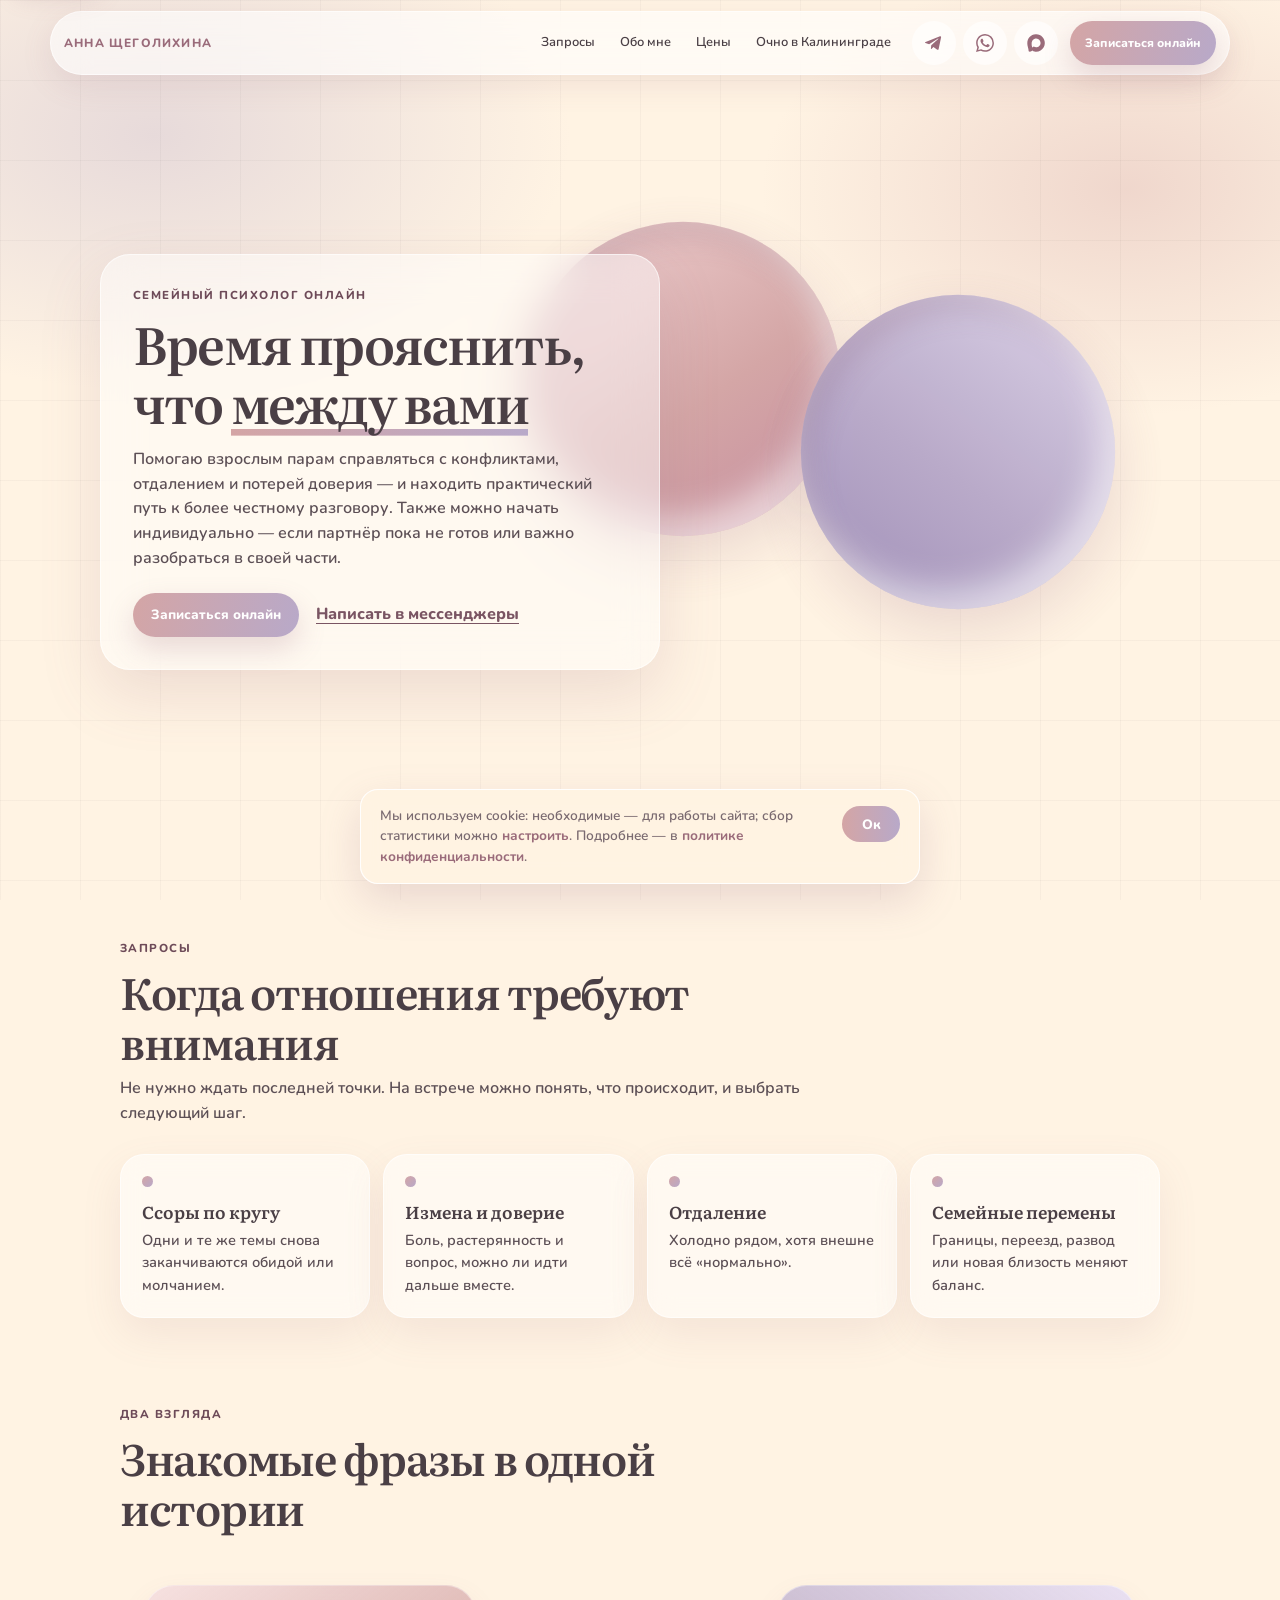
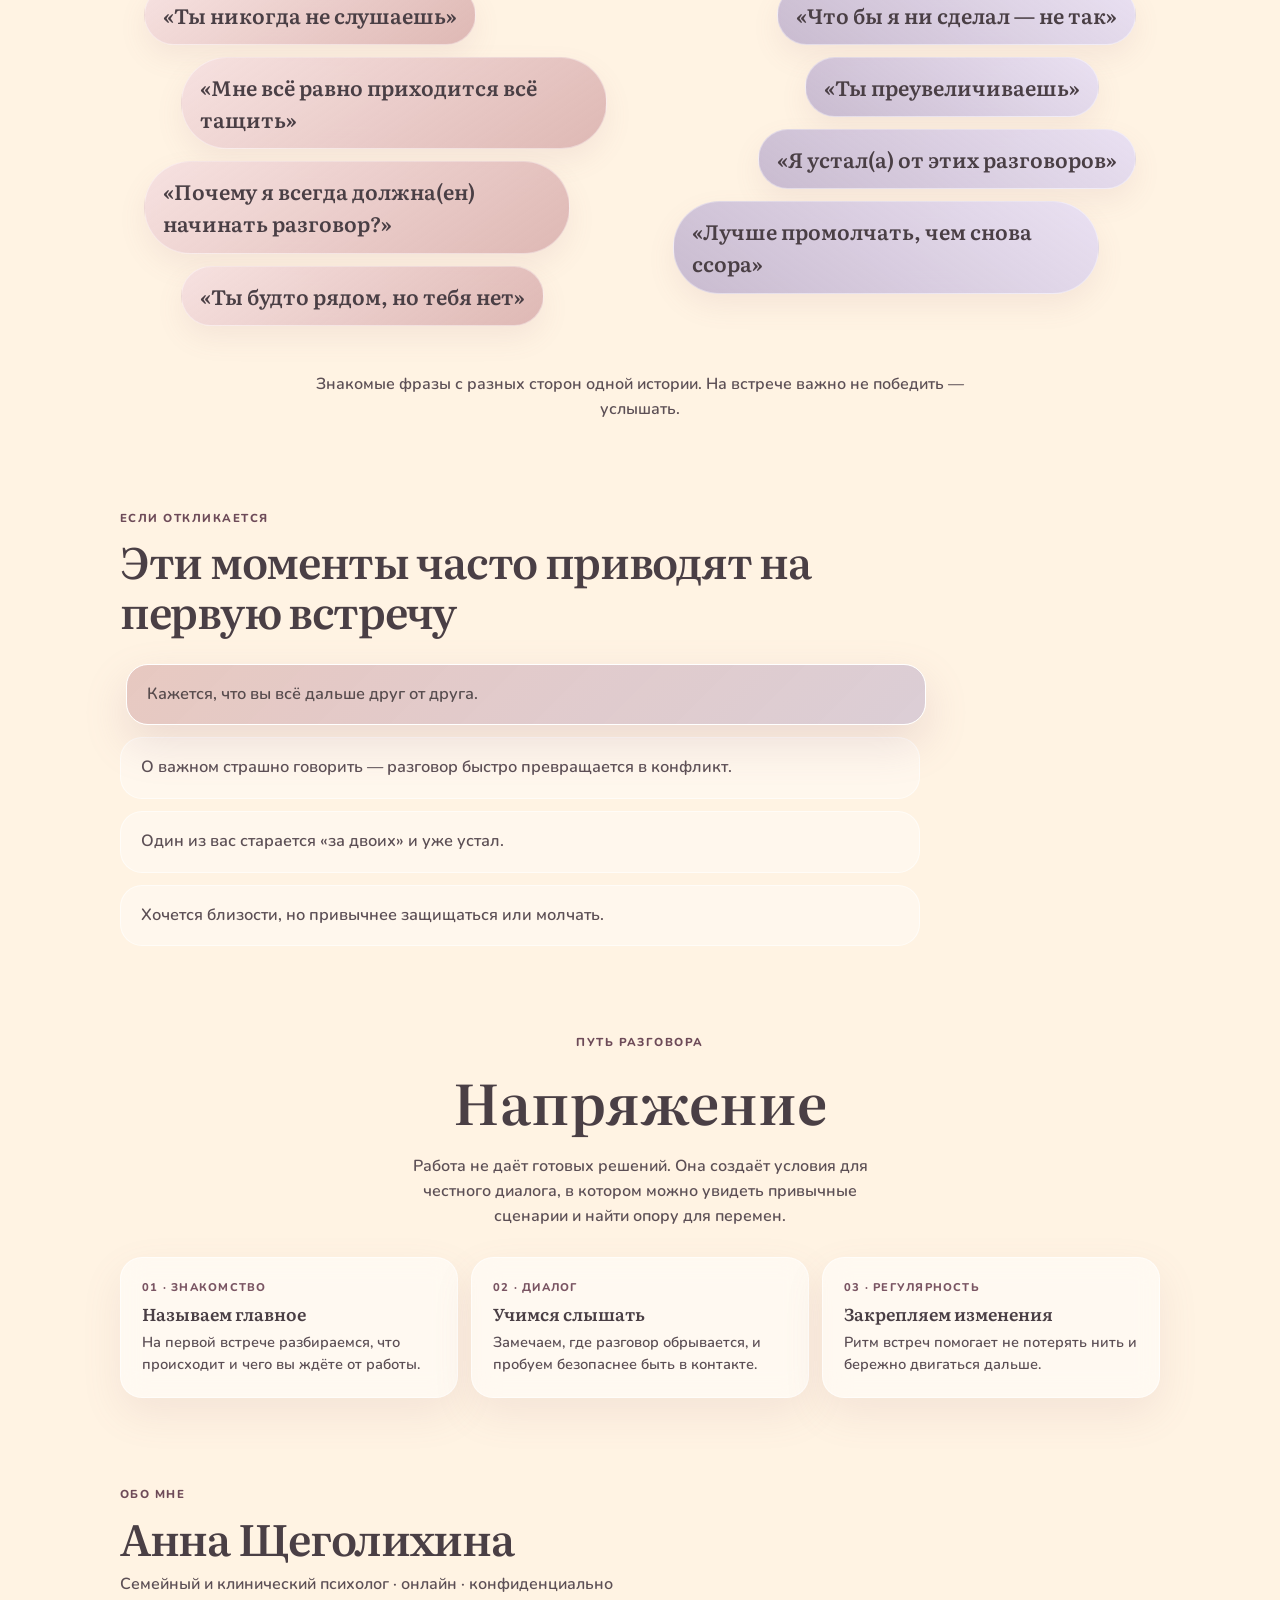
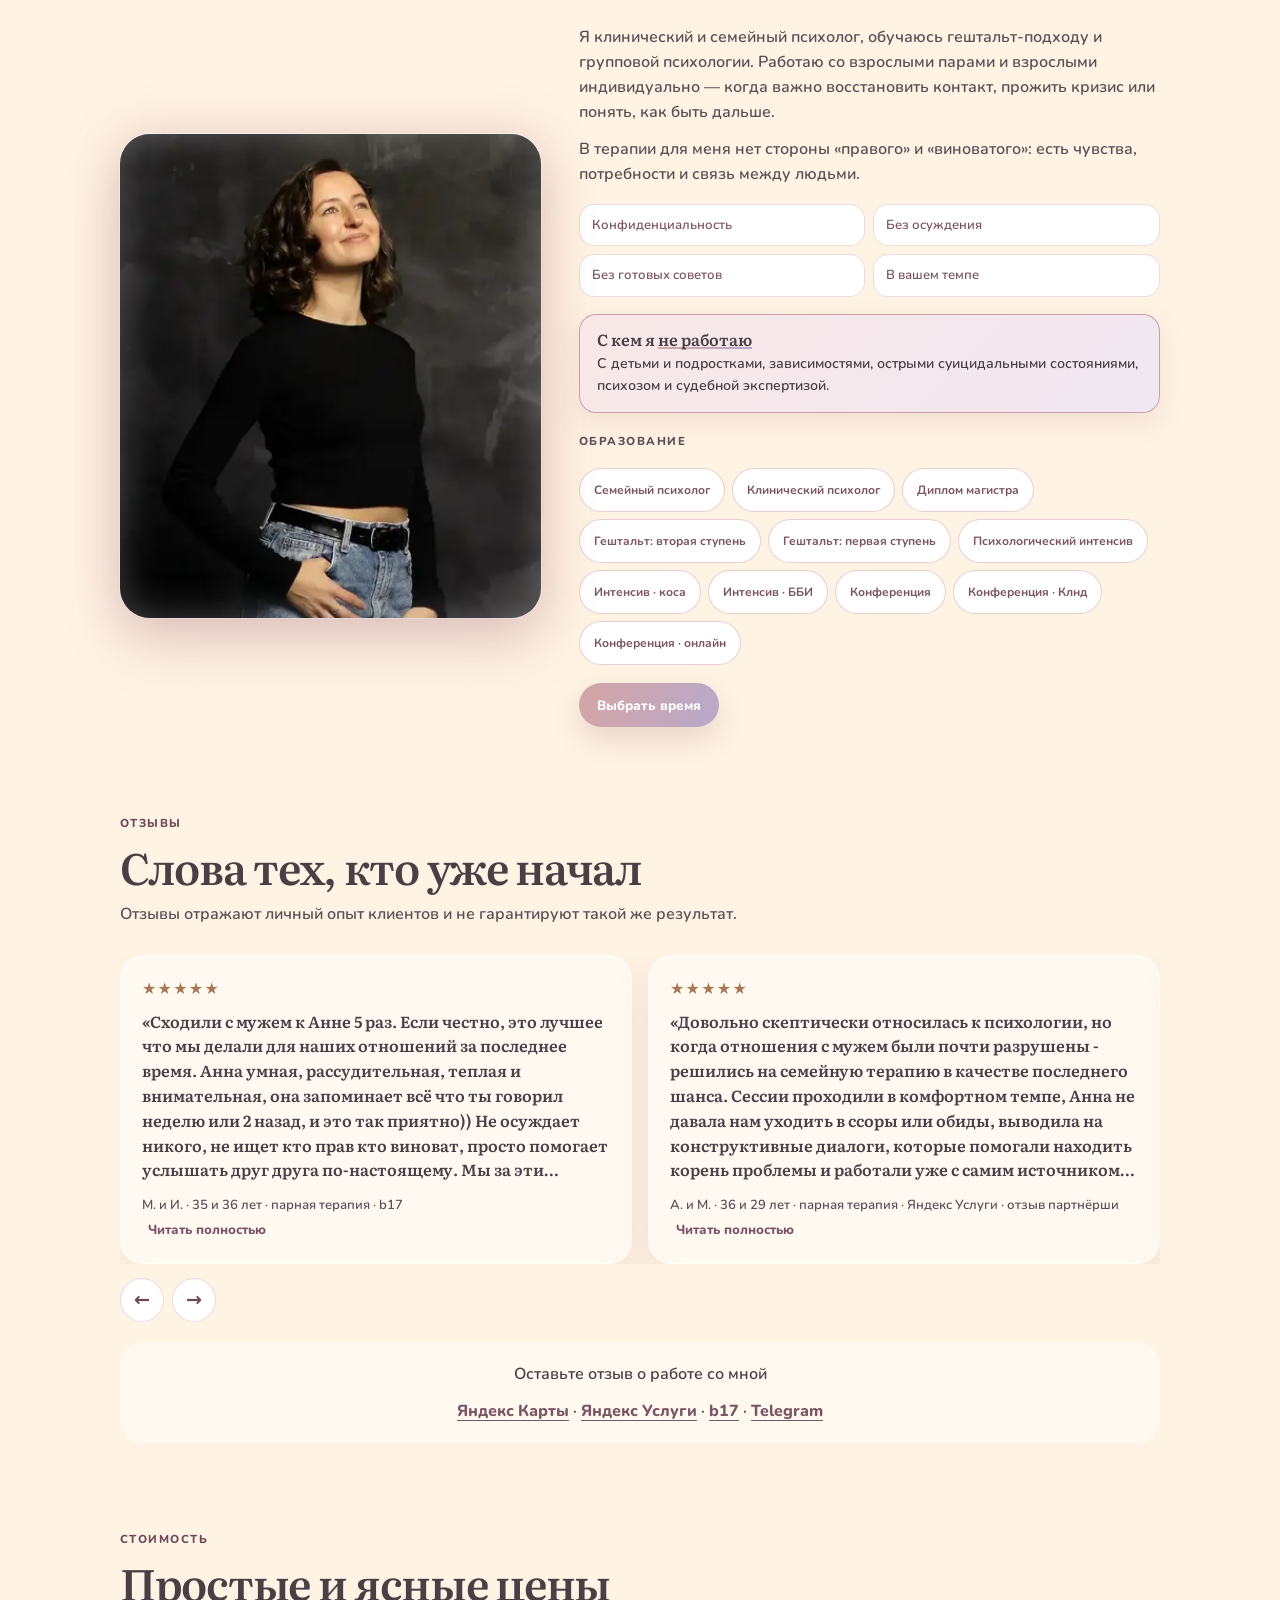
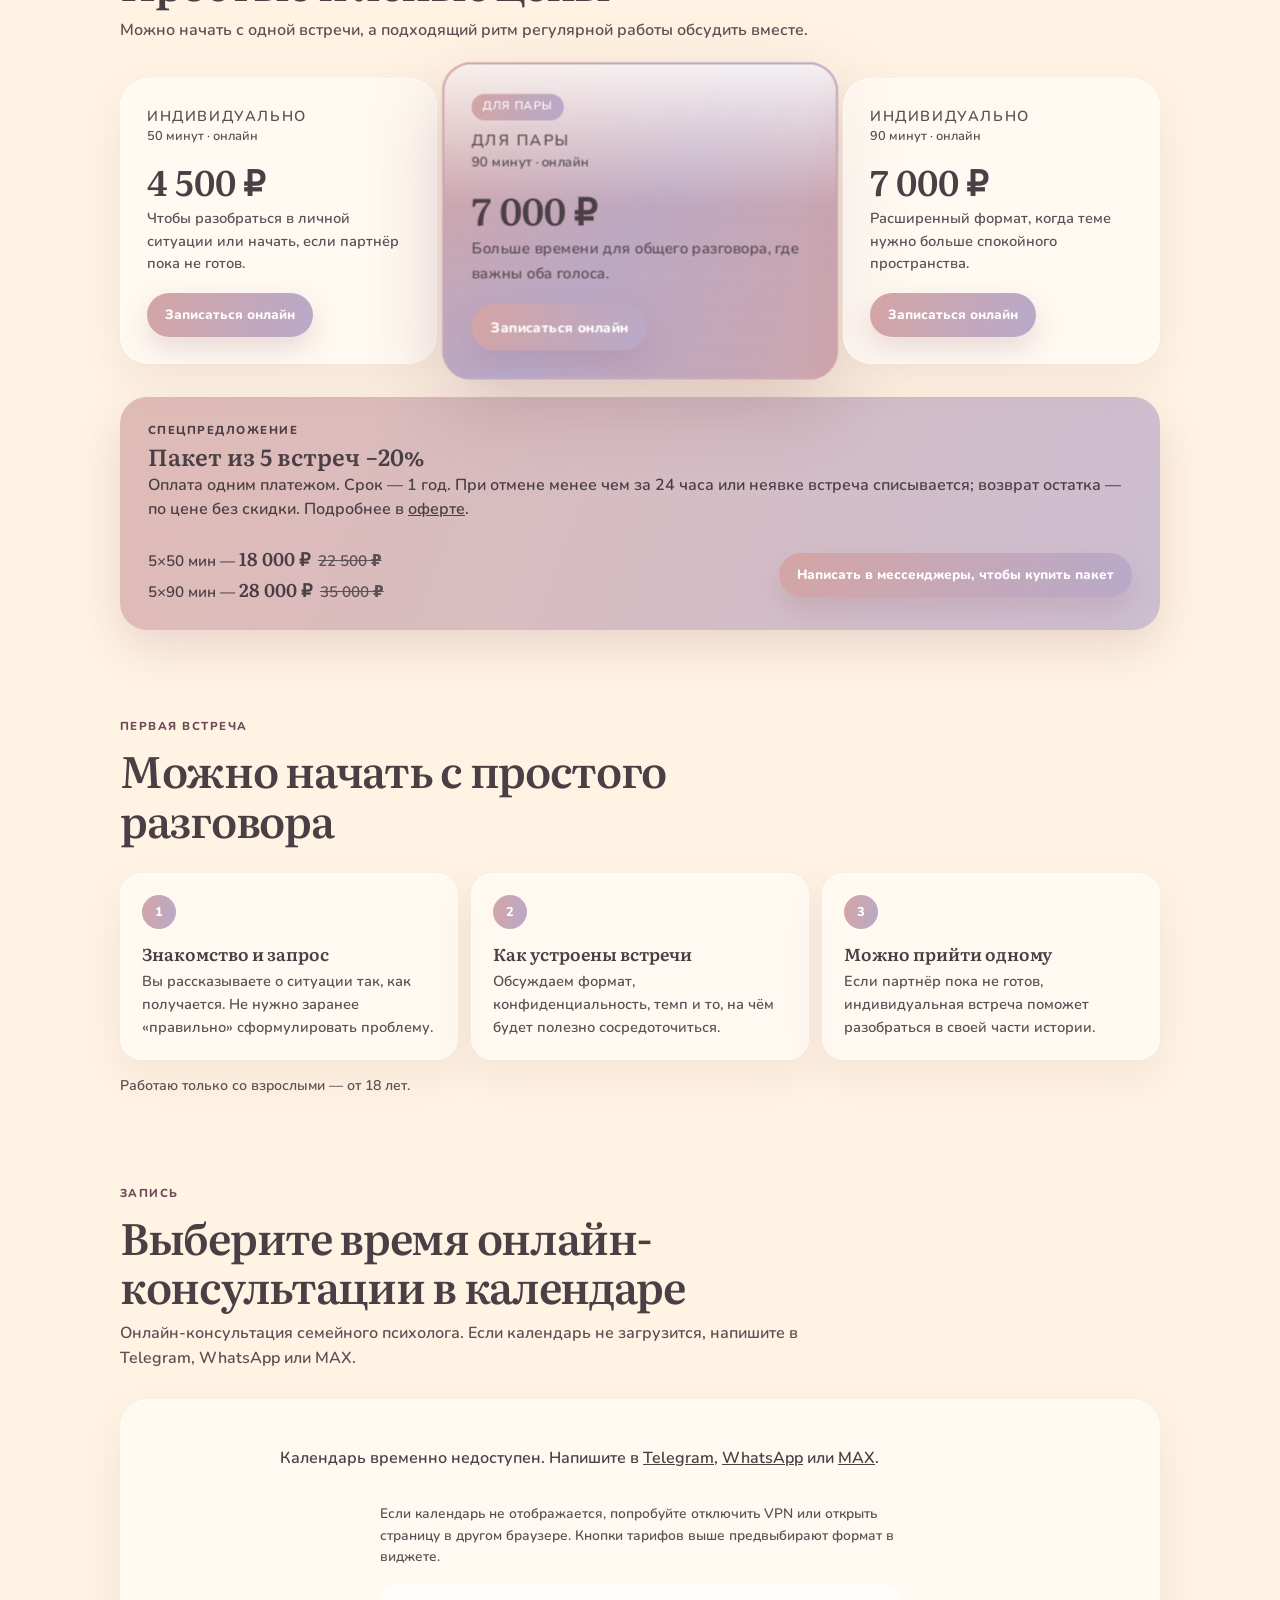
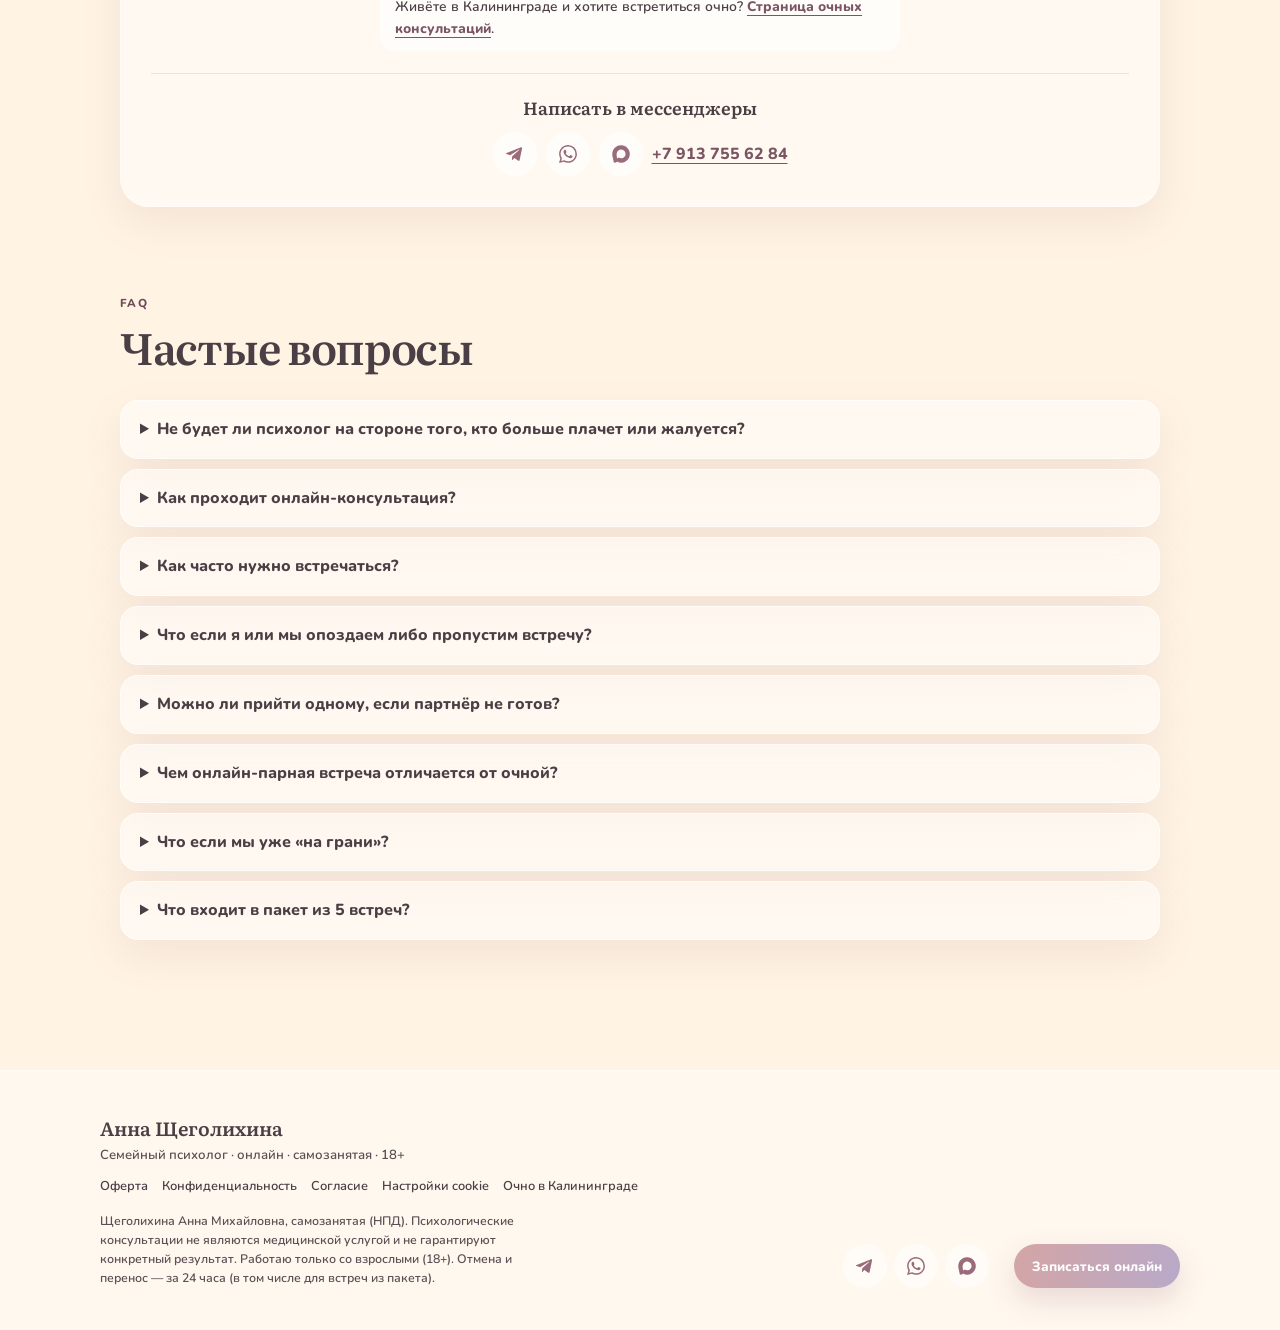
==== commit fb456b3a: "Align product copy, legal package rules, and SEO hygiene. Clarify pairs-plus-individual positioning," ====
--- a/index.html
+++ b/index.html
@@ -14,8 +14,8 @@
 <link rel="preload" href="assets/fonts/nunito-800-cyrillic.woff2" as="font" type="font/woff2" crossorigin>
 <link rel="stylesheet" href="assets/fonts/fonts.css">
 <script src="assets/lead-tracking.js" defer></script><script src="assets/cookie-notice.js" defer></script><script src="assets/consent-analytics.js" defer></script><script src="assets/thank-you-booking.js" defer></script>
-<script type="application/ld+json">{"@context":"https://schema.org","@graph":[{"@type":"ProfessionalService","name":"Анна Щеголихина — семейный психолог онлайн","url":"https://психолог-семейный-онлайн.рф/","image":"https://психолог-семейный-онлайн.рф/assets/portrait-920.webp","telephone":"+79137556284","priceRange":"₽₽","areaServed":["RU","Worldwide"],"availableLanguage":"ru","description":"Онлайн-консультации семейного и клинического психолога для взрослых пар и индивидуально.","provider":{"@type":"Person","name":"Анна Щеголихина","jobTitle":"Семейный и клинический психолог","url":"https://психолог-семейный-онлайн.рф/"},"hasOfferCatalog":{"@type":"OfferCatalog","name":"Онлайн-консультации","itemListElement":[{"@type":"Offer","itemOffered":{"@type":"Service","name":"Индивидуальная консультация 50 минут онлайн"},"price":"4500","priceCurrency":"RUB"},{"@type":"Offer","itemOffered":{"@type":"Service","name":"Индивидуальная консультация 90 минут онлайн"},"price":"7000","priceCurrency":"RUB"},{"@type":"Offer","itemOffered":{"@type":"Service","name":"Парная (семейная) консультация 90 минут онлайн"},"price":"7000","priceCurrency":"RUB"}]}},{"@type":"BreadcrumbList","itemListElement":[{"@type":"ListItem","position":1,"name":"Главная","item":"https://психолог-семейный-онлайн.рф/"}]},{"@type":"FAQPage","mainEntity":[{"@type":"Question","name":"Не будет ли психолог на стороне того, кто больше плачет или жалуется?","acceptedAnswer":{"@type":"Answer","text":"Нет. Роль психолога — помочь каждому увидеть происходящее между вами и свой вклад в него."}},{"@type":"Question","name":"Как проходит онлайн-консультация?","acceptedAnswer":{"@type":"Answer","text":"Перед началом приходит ссылка на видеовстречу в удобном мессенджере. Важно выбрать тихое место, где вас не будут перебивать."}},{"@type":"Question","name":"Можно ли прийти одному, если партнёр не готов?","acceptedAnswer":{"@type":"Answer","text":"Да. Индивидуальная встреча помогает разобраться в своей части истории и понять дальнейшие шаги."}},{"@type":"Question","name":"Чем онлайн-парная встреча отличается от очной?","acceptedAnswer":{"@type":"Answer","text":"Содержание работы похоже. Онлайн удобен, если вы в разных городах или хотите начать из дома. Очные встречи доступны в Калининграде по записи."}},{"@type":"Question","name":"Что если мы уже на грани развода?","acceptedAnswer":{"@type":"Answer","text":"Можно прийти и в такой точке: чтобы прояснить, оставаться ли вместе, как слышать друг друга или как расстаться бережнее."}}]}]}</script>
-<style>
+<script type="application/ld+json">{"@context":"https://schema.org","@graph":[{"@type":"ProfessionalService","name":"Анна Щеголихина — семейный психолог онлайн","url":"https://психолог-семейный-онлайн.рф/","image":"https://психолог-семейный-онлайн.рф/assets/portrait-920.webp","telephone":"+79137556284","priceRange":"₽₽","areaServed":["RU","Worldwide"],"availableLanguage":"ru","description":"Онлайн-консультации семейного и клинического психолога для взрослых пар и индивидуально.","openingHoursSpecification":{"@type":"OpeningHoursSpecification","dayOfWeek":["Monday","Tuesday","Wednesday","Thursday","Friday","Saturday","Sunday"],"opens":"09:00","closes":"21:00"},"provider":{"@type":"Person","name":"Анна Щеголихина","jobTitle":"Семейный и клинический психолог","url":"https://психолог-семейный-онлайн.рф/"},"hasOfferCatalog":{"@type":"OfferCatalog","name":"Онлайн-консультации","itemListElement":[{"@type":"Offer","itemOffered":{"@type":"Service","name":"Индивидуальная консультация 50 минут онлайн"},"price":"4500","priceCurrency":"RUB"},{"@type":"Offer","itemOffered":{"@type":"Service","name":"Индивидуальная консультация 90 минут онлайн"},"price":"7000","priceCurrency":"RUB"},{"@type":"Offer","itemOffered":{"@type":"Service","name":"Парная консультация 90 минут онлайн"},"price":"7000","priceCurrency":"RUB"},{"@type":"Offer","itemOffered":{"@type":"Service","name":"Пакет 5×50 мин (−20%)"},"price":"18000","priceCurrency":"RUB"},{"@type":"Offer","itemOffered":{"@type":"Service","name":"Пакет 5×90 мин (−20%)"},"price":"28000","priceCurrency":"RUB"}]}},{"@type":"BreadcrumbList","itemListElement":[{"@type":"ListItem","position":1,"name":"Главная","item":"https://психолог-семейный-онлайн.рф/"}]},{"@type":"FAQPage","mainEntity":[{"@type":"Question","name":"Не будет ли психолог на стороне того, кто больше плачет или жалуется?","acceptedAnswer":{"@type":"Answer","text":"Нет. Моя роль — помочь каждому увидеть происходящее между вами и свой вклад в него."}},{"@type":"Question","name":"Как проходит онлайн-консультация?","acceptedAnswer":{"@type":"Answer","text":"Перед началом пришлю ссылку на видеовстречу в удобном мессенджере. Важно выбрать тихое место, где вас не будут перебивать."}},{"@type":"Question","name":"Как часто нужно встречаться?","acceptedAnswer":{"@type":"Answer","text":"Обычно — раз в неделю. Частоту согласуем под ваш темп и ситуацию."}},{"@type":"Question","name":"Что если я или мы опоздаем либо пропустим встречу?","acceptedAnswer":{"@type":"Answer","text":"Перенос или отмена возможны не позднее чем за 24 часа. Правило действует для разовых встреч и для встреч из пакета."}},{"@type":"Question","name":"Можно ли прийти одному, если партнёр не готов?","acceptedAnswer":{"@type":"Answer","text":"Да. Индивидуальная встреча помогает разобраться в своей части истории и понять дальнейшие шаги."}},{"@type":"Question","name":"Чем онлайн-парная встреча отличается от очной?","acceptedAnswer":{"@type":"Answer","text":"Содержание работы похоже. Онлайн удобен, если вы в разных городах или хотите начать из дома. Очные встречи доступны в Калининграде по записи."}},{"@type":"Question","name":"Что если мы уже «на грани»?","acceptedAnswer":{"@type":"Answer","text":"Можно прийти и в такой точке: чтобы прояснить, оставаться ли вместе, как слышать друг друга или как расстаться бережнее — без чужого вердикта."}},{"@type":"Question","name":"Что входит в пакет из 5 встреч?","acceptedAnswer":{"@type":"Answer","text":"Пакет — оплата пяти встреч одним платежом со скидкой 20%. Действует 1 год. При отмене менее чем за 24 часа или неявке встреча списывается. Возврат остатка — по цене без учёта скидки."}}]}]}</script>
+  <style>
 :root{--cream:#FFF3E3;--rose:#D4A5A5;--lav:#B8A9C9;--ink:#4A3F45;--accent:#9a6b7a;--muted:#5c4f55;--sans:Nunito,system-ui,sans-serif;--serif:Literata,Georgia,serif;--rx:55%;--lx:74%;--ry:42%;--ly:50%;--bs:1;--bm:0;--anna-widget-primary:#9a6b7a;--anna-widget-primary-dark:#7d5665;--anna-widget-accent:#e8d5d8;--anna-widget-bg:#fffdf9}
 *{box-sizing:border-box}html{scroll-behavior:smooth;color-scheme:light only}body{margin:0;padding-top:72px;overflow-x:hidden;background:var(--cream)!important;color:var(--ink)!important;font:600 16px/1.55 var(--sans);forced-color-adjust:none}a{color:inherit}.ambient,.blob-layer,.grid-soft{position:fixed;inset:0;pointer-events:none}.ambient{z-index:-3;background:radial-gradient(ellipse 48% 42% at 12% 15%,#b8a9c956,transparent 68%),radial-gradient(ellipse 42% 37% at 88% 21%,#d4a5a55c,transparent 68%),var(--cream)}.grid-soft{z-index:-2;background-image:linear-gradient(#4a3f450a 1px,transparent 1px),linear-gradient(90deg,#4a3f450a 1px,transparent 1px);background-size:80px 80px}.blob-layer{z-index:-1;overflow:hidden}.blob{position:absolute;width:min(310px,33vw);aspect-ratio:1;left:var(--rx);top:var(--ry);transform:translate(-50%,-50%) scale(var(--bs));opacity:calc(1 - var(--bm)*.78);transition:left .9s ease,top .9s ease,transform .9s ease,opacity .9s ease}.blob.lav{left:var(--lx);top:var(--ly)}.blob i{display:block;width:100%;height:100%;border-radius:50%;box-shadow:inset -14px -18px 35px #fff9,inset 10px 15px 28px #78506430,0 20px 55px #a0788b38;animation:breathe 4.5s ease-in-out infinite}.rose i{background:linear-gradient(145deg,#f1d1d1,var(--rose) 57%,#c58b9d)}.lav i{background:linear-gradient(215deg,#ddd2e8,var(--lav) 55%,#9e8db7);animation-delay:.6s}
 .site-header{position:fixed;z-index:30;top:0;width:100%;padding:11px 18px;transition:transform .32s ease}.site-header.is-hidden{transform:translateY(-120%)}.header-inner{position:relative;display:flex;align-items:center;gap:12px;width:min(1180px,100%);margin:auto;padding:9px 13px;border:1px solid #fff9;border-radius:999px;background:#fff9;backdrop-filter:blur(18px);box-shadow:0 10px 30px #9a6b7a20}.logo{flex:1;color:var(--accent);font-size:.75rem;font-weight:800;letter-spacing:.1em;text-decoration:none;text-transform:uppercase;white-space:nowrap}.nav,.socials,.messengers{display:flex;align-items:center;gap:7px}.nav a{padding:7px 9px;font-size:.8rem;text-decoration:none}.icon{display:grid;place-items:center;width:44px;height:44px;min-width:44px;min-height:44px;border-radius:50%;color:var(--accent);background:#fff9;font-weight:800;text-decoration:none;transition:transform .2s}.icon:hover,.btn:hover{transform:translateY(-2px)}.btn{display:inline-flex;align-items:center;justify-content:center;min-height:44px;padding:10px 18px;border:0;border-radius:999px;background:linear-gradient(105deg,var(--rose),var(--lav));box-shadow:0 12px 28px #9a6b7a38;color:#fff;font:800 .84rem var(--sans);text-align:center;text-decoration:none;cursor:pointer}.header-cta{padding:8px 15px;font-size:.76rem}.burger,.mobile-panel{display:none}
@@ -34,30 +34,30 @@
 .scroll-top{position:fixed;right:16px;bottom:18px;z-index:40;width:48px;height:48px;border:0;border-radius:50%;background:linear-gradient(105deg,var(--rose),var(--lav));color:#fff;font:800 1.1rem var(--sans);box-shadow:0 12px 28px #9a6b7a40;opacity:0;pointer-events:none;transition:opacity .2s;cursor:pointer}.scroll-top.show{opacity:1;pointer-events:auto}
 [data-anna-psy-widget],.anna-psy-widget,.widget-root.tbw{width:100%!important;max-width:720px!important;min-width:0!important;margin-left:auto!important;margin-right:auto!important;box-sizing:border-box!important}.anna-modal-overlay{align-items:flex-start!important;justify-content:center!important;overflow-y:auto!important;padding:12px!important}.anna-modal-card{width:min(560px,100%)!important;max-width:100%!important;margin:24px auto!important;max-height:none!important;overflow:visible!important;padding-bottom:28px!important}
 @keyframes breathe{50%{transform:scale(1.05)}}@keyframes underline{to{background-size:100% .13em}}@keyframes float-photo{50%{transform:translateY(-12px)}}@media(prefers-reduced-motion:reduce){.portrait,.blob i,.accent-line,.accent-line-scroll{animation:none!important}.accent-line,.accent-line-scroll{background-size:100% .13em}}@media(max-width:900px){body{padding-top:65px}.site-header{padding:8px 10px}.header-inner{gap:7px;padding:7px 10px}.nav,.socials{display:none}.burger{display:block;border:0;background:transparent;color:var(--accent);font-size:1.3rem;width:44px;height:44px;min-width:44px;min-height:44px}.mobile-panel.open{display:block;position:absolute;top:62px;right:10px;left:10px;padding:16px;border:1px solid #fff9;border-radius:22px;background:#fffdf9f5;box-shadow:0 20px 45px #9a6b7a30}.mobile-panel nav{display:grid;gap:3px}.mobile-panel nav a{padding:10px;text-decoration:none}.hero{min-height:680px;padding:35px 16px}.page{padding-inline:16px}.sec{padding-top:66px}.problem-grid{grid-template-columns:1fr 1fr}.voices-grid,.about-layout{grid-template-columns:1fr}.path-grid,.first-grid,.price-grid{grid-template-columns:1fr}.price-card.featured{transform:none;order:-1}.package{align-items:flex-start;flex-direction:column}.reviews{grid-auto-columns:100%}.footer-inner{grid-template-columns:1fr;align-items:start}.portrait{margin:auto}.blob{width:min(190px,43vw)}}@media(max-width:520px){.logo{font-size:.63rem}.header-cta{padding:8px 10px;font-size:.71rem}.hero-actions{align-items:flex-start;flex-direction:column;gap:10px}.problem-grid,.principles{grid-template-columns:1fr}.cloud{max-width:100%;font-size:1rem}}@media(prefers-reduced-motion:reduce){html{scroll-behavior:auto}.blob,.site-header,.word-row,.kw{transition:none}.blob i{animation:none}}
-</style>
+  </style>
 </head>
 <body>
 <a class="skip-link" href="#booking">К записи</a>
 <div class="ambient" aria-hidden="true"></div><div class="grid-soft" aria-hidden="true"></div><div class="blob-layer" aria-hidden="true"><div class="blob rose"><i></i></div><div class="blob lav"><i></i></div></div>
 <header class="site-header" id="siteHeader"><div class="header-inner"><a class="logo" href="/">Анна Щеголихина</a><nav class="nav" aria-label="Основная навигация"><a href="#problems">Запросы</a><a href="#about">Обо мне</a><a href="#pricing">Цены</a><a href="/kaliningrad/">Очно в Калининграде</a></nav><div class="socials"><a class="icon" href="https://t.me/annashhe" target="_blank" rel="noopener" aria-label="Telegram"><svg viewBox="0 0 24 24" fill="currentColor" width="18" height="18"><path d="M21.4 4.6 18.2 20c-.2 1.1-1 1.4-1.9.9l-5-3.7-2.4 2.3c-.3.3-.5.5-1 .5l.4-5.1 9.3-8.4c.4-.4-.1-.6-.6-.3L5.5 13.5.6 12c-1.1-.3-1.1-1 .2-1.5L20 3.1c.9-.3 1.7.2 1.4 1.5Z"/></svg></a><a class="icon" href="https://wa.me/79137556284" target="_blank" rel="noopener" aria-label="WhatsApp"><svg viewBox="0 0 24 24" fill="currentColor" width="18" height="18"><path d="M17.472 14.382c-.297-.149-1.758-.867-2.03-.967-.273-.099-.471-.148-.67.15-.197.297-.767.966-.94 1.164-.173.199-.347.223-.644.075-.297-.15-1.255-.463-2.39-1.475-.883-.788-1.48-1.761-1.653-2.059-.173-.297-.018-.458.13-.606.134-.133.298-.347.446-.52.149-.174.198-.298.298-.497.099-.198.05-.371-.025-.52-.075-.149-.669-1.612-.916-2.207-.242-.579-.487-.5-.669-.51-.173-.008-.371-.01-.57-.01-.198 0-.52.074-.792.372-.272.297-1.04 1.016-1.04 2.479 0 1.462 1.065 2.875 1.213 3.074.149.198 2.096 3.2 5.077 4.487.709.306 1.262.489 1.694.625.712.227 1.36.195 1.871.118.571-.085 1.758-.719 2.006-1.413.248-.694.248-1.289.173-1.413-.074-.124-.272-.198-.57-.347m-5.421 7.403h-.004a9.87 9.87 0 01-5.031-1.378l-.361-.214-3.741.982.998-3.648-.235-.374a9.86 9.86 0 01-1.51-5.26c.001-5.45 4.436-9.884 9.888-9.884 2.64 0 5.122 1.03 6.988 2.898a9.825 9.825 0 012.893 6.994c-.003 5.45-4.435 9.884-9.885 9.884m8.413-18.297A11.815 11.815 0 0012.05 0C5.495 0 .16 5.335.157 11.892c0 2.096.547 4.142 1.588 5.945L.057 24l6.305-1.654a11.882 11.882 0 005.683 1.448h.005c6.554 0 11.89-5.335 11.893-11.893a11.821 11.821 0 00-3.48-8.413z"/></svg></a><a class="icon" href="https://max.ru/u/f9LHodD0cOKrHIa3XdZycCKQSXXx0dFf9Ck7hXPtx3Ti-6RSxFnoPC7d1Ag" target="_blank" rel="noopener" aria-label="MAX"><svg viewBox="0 0 720 720" fill="currentColor" width="18" height="18"><path d="M350.4,9.6C141.8,20.5,4.1,184.1,12.8,390.4c3.8,90.3,40.1,168,48.7,253.7,2.2,22.2-4.2,49.6,21.4,59.3,31.5,11.9,79.8-8.1,106.2-26.4,9-6.1,17.6-13.2,24.2-22,27.3,18.1,53.2,35.6,85.7,43.4,143.1,34.3,299.9-44.2,369.6-170.3C799.6,291.2,622.5-4.6,350.4,9.6h0ZM269.4,504c-11.3,8.8-22.2,20.8-34.7,27.7-18.1,9.7-23.7-.4-30.5-16.4-21.4-50.9-24-137.6-11.5-190.9,16.8-72.5,72.9-136.3,150-143.1,78-6.9,150.4,32.7,183.1,104.2,72.4,159.1-112.9,316.2-256.4,218.6h0Z"/></svg></a></div><a class="btn header-cta" href="#booking">Записаться онлайн</a><button class="burger" id="burger" aria-label="Открыть меню" aria-expanded="false">☰</button><div class="mobile-panel" id="mobilePanel"><nav><a href="#problems">Запросы</a><a href="#about">Обо мне</a><a href="#pricing">Цены</a><a href="/kaliningrad/">Очно в Калининграде</a></nav></div></div></header>
 <main>
-<section class="hero"><div class="hero-copy"><p class="eyebrow">Семейный психолог онлайн</p><h1>Время прояснить, что <span class="accent-line">между вами</span></h1><p class="lead">Помогаю взрослым парам справляться с конфликтами, отдалением и потерей доверия — и находить практический путь к более честному разговору.</p><div class="hero-actions"><a class="btn" href="#booking">Записаться онлайн</a><a class="ghost" href="#messengers">Написать в мессенджеры</a></div></div></section>
-<div class="page">
+<section class="hero"><div class="hero-copy"><p class="eyebrow">Семейный психолог онлайн</p><h1>Время прояснить, что <span class="accent-line">между вами</span></h1><p class="lead">Помогаю взрослым парам справляться с конфликтами, отдалением и потерей доверия — и находить практический путь к более честному разговору. Также можно начать индивидуально — если партнёр пока не готов или важно разобраться в своей части.</p><div class="hero-actions"><a class="btn" href="#booking">Записаться онлайн</a><a class="ghost" href="#messengers">Написать в мессенджеры</a></div></div></section>
+    <div class="page">
 <section class="sec" id="problems"><div class="sec-head"><p class="eyebrow">Запросы</p><h2>Когда отношения требуют внимания</h2><p>Не нужно ждать последней точки. На встрече можно понять, что происходит, и выбрать следующий шаг.</p></div><div class="problem-grid"><article class="problem"><div class="dot"></div><h3>Ссоры по кругу</h3><p>Одни и те же темы снова заканчиваются обидой или молчанием.</p></article><article class="problem"><div class="dot"></div><h3>Измена и доверие</h3><p>Боль, растерянность и вопрос, можно ли идти дальше вместе.</p></article><article class="problem"><div class="dot"></div><h3>Отдаление</h3><p>Холодно рядом, хотя внешне всё «нормально».</p></article><article class="problem"><div class="dot"></div><h3>Семейные перемены</h3><p>Границы, переезд, развод или новая близость меняют баланс.</p></article></div></section>
 <section class="sec" id="voices"><div class="sec-head"><p class="eyebrow">Два взгляда</p><h2>Знакомые фразы в одной истории</h2></div><div class="voices-grid"><div class="clouds"><div class="cloud">«Ты никогда не слушаешь»</div><div class="cloud">«Мне всё равно приходится всё тащить»</div><div class="cloud">«Почему я всегда должна(ен) начинать разговор?»</div><div class="cloud">«Ты будто рядом, но тебя нет»</div></div><div class="clouds right"><div class="cloud">«Что бы я ни сделал — не так»</div><div class="cloud">«Ты преувеличиваешь»</div><div class="cloud">«Я устал(а) от этих разговоров»</div><div class="cloud">«Лучше промолчать, чем снова ссора»</div></div></div><p class="voices-note">Знакомые фразы с разных сторон одной истории. На встрече важно не победить — услышать.</p></section>
 <section class="sec" id="recognize"><div class="sec-head"><p class="eyebrow">Если откликается</p><h2>Эти моменты часто приводят на первую встречу</h2></div><div class="word-rows" id="recognizeRows"><article class="word-row" data-row><p>Кажется, что вы всё дальше друг от друга.</p></article><article class="word-row" data-row><p>О важном страшно говорить — разговор быстро превращается в конфликт.</p></article><article class="word-row" data-row><p>Один из вас старается «за двоих» и уже устал.</p></article><article class="word-row" data-row><p>Хочется близости, но привычнее защищаться или молчать.</p></article></div></section>
 <section class="sec kinetic-sec" id="path-words"><p class="eyebrow">Путь разговора</p><div class="kinetic" aria-live="polite"><span class="kw">Молчание</span><span class="kw">Напряжение</span><span class="kw">Разговор</span><span class="kw final">Ясность</span></div><p class="path-copy">Работа не даёт готовых решений. Она создаёт условия для честного диалога, в котором можно увидеть привычные сценарии и найти опору для перемен.</p><div class="path-grid"><article class="path-card"><p class="step">01 · знакомство</p><h3>Называем главное</h3><p>На первой встрече разбираемся, что происходит и чего вы ждёте от работы.</p></article><article class="path-card"><p class="step">02 · диалог</p><h3>Учимся слышать</h3><p>Замечаем, где разговор обрывается, и пробуем безопаснее быть в контакте.</p></article><article class="path-card"><p class="step">03 · регулярность</p><h3>Закрепляем изменения</h3><p>Ритм встреч помогает не потерять нить и бережно двигаться дальше.</p></article></div></section>
 <section class="sec" id="about"><div class="sec-head"><p class="eyebrow">Обо мне</p><h2>Анна Щеголихина</h2><p>Семейный и клинический психолог · онлайн · конфиденциально</p></div><div class="about-layout"><div class="portrait"><img src="assets/portrait-920.webp" srcset="assets/portrait-460.webp 460w, assets/portrait-920.webp 920w" sizes="(max-width:900px) 82vw,460px" width="460" height="529" loading="lazy" decoding="async" alt="Анна Щеголихина, семейный психолог онлайн"></div><div class="bio-copy"><p>Я клинический и семейный психолог, обучаюсь гештальт-подходу и групповой психологии. Работаю со взрослыми парами и взрослыми индивидуально — когда важно восстановить контакт, прожить кризис или понять, как быть дальше.</p><p>В терапии для меня нет стороны «правого» и «виноватого»: есть чувства, потребности и связь между людьми.</p><div class="principles"><div class="principle">Конфиденциальность</div><div class="principle">Без осуждения</div><div class="principle">Без готовых советов</div><div class="principle">В вашем темпе</div></div><div class="not-work"><h3>С кем я <span class="accent-line-scroll">не работаю</span></h3>С детьми и подростками, зависимостями, острыми суицидальными состояниями, психозом и судебной экспертизой.</div><p class="eyebrow" style="margin-top:20px">Образование</p><div class="diplomas"><button class="diploma" data-diploma="assets/diplomas/НИИДПО_Диплом_ПП_с_квалификацией_Семейный_психолог_Щеголихина_Анна.webp">Семейный психолог</button><button class="diploma" data-diploma="assets/diplomas/НИИДПО_Диплом_ПП_с_квалификацией_Клинический_психолог_Щеголихина_Анна.webp">Клинический психолог</button><button class="diploma" data-diploma="assets/diplomas/КемГУ_Диплом_магистра_Прикладная_Математика_и_Информатика_Щеголихина_Анна.webp">Диплом магистра</button><button class="diploma" data-diploma="assets/diplomas/Сертификат психолога Анны Щеголихиной Вторая ступень 2025.webp">Гештальт: вторая ступень</button><button class="diploma" data-diploma="assets/diplomas/Сертификат психолога Анны Щеголихиной Первая ступень 2023.webp">Гештальт: первая ступень</button><button class="diploma" data-diploma="assets/diplomas/Сертификат психолога Анны Щеголихиной Интенсив 2024 Калининград.webp">Психологический интенсив</button><button class="diploma" data-diploma="assets/diplomas/Сертификат психолога Анны Щеголихиной Интенсив 2024 коса.webp">Интенсив · коса</button><button class="diploma" data-diploma="assets/diplomas/Сертификат психолога Анны Щеголихиной Интенсив 2025 ББИ.webp">Интенсив · ББИ</button><button class="diploma" data-diploma="assets/diplomas/Сертификат психолога Анны Щеголихиной Конференция 2024.webp">Конференция</button><button class="diploma" data-diploma="assets/diplomas/Сертификат психолога Анны Щеголихиной Конференция 2025 Клнд.webp">Конференция · Клнд</button><button class="diploma" data-diploma="assets/diplomas/Сертификат психолога Анны Щеголихиной Конференция 2025 Онлайн.webp">Конференция · онлайн</button></div><a class="btn" href="#booking">Выбрать время</a></div></div></section>
-<section class="sec" id="reviews"><div class="sec-head"><p class="eyebrow">Отзывы</p><h2>Слова тех, кто уже начал</h2><p class="review-note">Отзывы отражают личный опыт клиентов и не гарантируют такой же результат.</p></div><div class="reviews-wrap"><div class="reviews" id="reviewsTrack"><article class="review"><p class="stars" aria-hidden="true">★★★★★</p><blockquote>«Сходили с мужем к Анне 5 раз. Если честно, это лучшее что мы делали для наших отношений за последнее время. Анна умная, рассудительная, теплая и внимательная, она запоминает всё что ты говорил неделю или 2 назад, и это так приятно)) Не осуждает никого, не ищет кто прав кто виноват, просто помогает услышать друг друга по-настоящему. Мы за эти встречи смогли разобраться с ожиданиями друг от друга, с ролями в семье... и знаете, я выходила после каждого сеанса как заново влюблённая... в мужа, в нас. Очень советую Анну, она правда крутой семейный психолог!!»</blockquote><cite>М. и И. · 35 и 36 лет · парная терапия · b17</cite><br><button class="review-toggle" type="button">Читать полностью</button></article><article class="review"><p class="stars" aria-hidden="true">★★★★★</p><blockquote>«Довольно скептически относилась к психологии, но когда отношения с мужем были почти разрушены - решились на семейную терапию в качестве последнего шанса. Сессии проходили в комфортном темпе, Анна не давала нам уходить в ссоры или обиды, выводила на конструктивные диалоги, которые помогали находить корень проблемы и работали уже с самим источником разлада. Сейчас прошло несколько месяцев с начала терапии, и я очень благодарна Анне за ее профессионализм, такт, комфорт благодаря которым нам удалось сохранить семью, конечно впереди еще много работы, но сейчас ситуация сильно изменилась, так как мы наконец стали слышать друг друга. Спасибо большое, очень рада что нашла вас»</blockquote><cite>А. и М. · 36 и 29 лет · парная терапия · Яндекс Услуги · отзыв партнёрши</cite><br><button class="review-toggle" type="button">Читать полностью</button></article><article class="review"><p class="stars" aria-hidden="true">★★★★★</p><blockquote>«Большая благодарность Анне, за ее человечность, отличный подход без копания в детских травмах если это некомфортно, подсвечивает такие важные моменты, которых я бы точно не заметила если бы разбиралась в одиночку. Очень нравится наше общение, где меня принимают разной. Когда я обратилась за помощью изначально, я уже ни во что не верила и готова была опустить руки, но спустя несколько месяцев продуктивной работы, вижу этот колоссальный прогресс и понимаю, что точно хочу прожить эту жизнь в гармонии с собой и быть наполненным сосудом! Спасибо, Анна, вы вернули мне себя»</blockquote><cite>М. · 32 года · Яндекс Услуги</cite><br><button class="review-toggle" type="button">Читать полностью</button></article><article class="review"><p class="stars" aria-hidden="true">★★★★★</p><blockquote>«Проходил через развод и обратился к Анне, чтобы не утонуть в эмоциях. Работа помогла мне держать голову холодной, не влетать в конфликты и постепенно собрать себя заново. Чувствую, что вышел из ситуации гораздо сильнее, чем мог бы сам. Спасибо!»</blockquote><cite>М. · 49 лет · b17</cite><br><button class="review-toggle" type="button">Читать полностью</button></article><article class="review"><p class="stars" aria-hidden="true">★★★★★</p><blockquote>«Прохожу терапию у Анны несколько месяцев и чувствую реальный результат. Каждая встреча точная и продуктивная, без лишних разговоров ни о чём. Благодаря этим сессиям я лучше понимаю себя, спокойнее реагирую на стресс и выстраиваю отношения с женой иначе. Ценно, что изменения ощущаются в повседневной жизни, а не только во время разговора. Анна умеет видеть то, что самому сложно заметить, и помогает найти свои решения.»</blockquote><cite>И. · 38 лет · Яндекс Карты</cite><br><button class="review-toggle" type="button">Читать полностью</button></article><article class="review"><p class="stars" aria-hidden="true">★★★★★</p><blockquote>«Аня, добрый день! Хочу написать отзыв о работе с тобой, вдруг это кому-то поможет ещё) Прошло полгода с того момента как мы начали наши встречи, и я уже чувствую реальную разницу в себе. Раньше постоянное напряжение, выгорание и тревога были нормой, я почти не умел останавливаться и отдыхать, мне вечно казалось, что я куда-то не успеваю и что всё чего я добиваюсь недостаточно (( Сейчас же я стал рациональнее распределять задачи, слушать себя и свои приоритеты, и могу принимать решения без постоянного внутреннего давления. Появилось ощущение, что можно идти к целям, не „раздавливая“ себя при этом. С тобой легко говорить обо всём, даже о сомнениях и страхах, которые раньше казались стыдными. Ты помогаешь видеть то, что я сам обычно не замечаю, задаёшь точные вопросы, и благодаря этому я начинаю понимать свои мотивации и реакции. Иногда бывает непросто, но после встреч остаётся ясность и уверенность, что я двигаюсь в правильном направлении. Очень благодарен за твоё внимание и поддержку! Планирую продолжать встречи, потому что понимаю, что ещё многое могу открыть для себя с твоей помощью )»</blockquote><cite>С. · 44 года · личные сообщения</cite><br><button class="review-toggle" type="button">Читать полностью</button></article><article class="review"><p class="stars" aria-hidden="true">★★★★★</p><blockquote>«Аня, привет) Решил всё-таки написать, хотя обычно не оставляю отзывы. Я пришел к тебе с конкретной целью наладить отношения с женой, так как дело шло к разводу, думал, мы с тобой будем разбирать наши с ней диалоги, искать компромиссы... В итоге меньше чем за год я разобрался в себе так, что это отразилось вообще на всём. Я стал увереннее, спокойное такое ровное состояние появилось) на работе стало легче, и с друзьями, и просто с самим собой. С женой кстати, все наладилось довольно быстро, чему я очень рад! Спасибо тебе огромное. Если честно, я раньше думал, что терапия это что-то заумное)) а оказалось наоборот, понятное и можно сказать приятное) Если у меня вновь возникнут какие-то трудности в жизни, обязательно вернусь!»</blockquote><cite>И. · 41 год · b17</cite><br><button class="review-toggle" type="button">Читать полностью</button></article></div><div class="carousel-controls"><button class="carousel-button" id="reviewPrev" aria-label="Предыдущий отзыв">←</button><button class="carousel-button" id="reviewNext" aria-label="Следующий отзыв">→</button></div><div class="review-cta"><p>Оставьте отзыв о работе со мной</p><a class="ghost" target="_blank" rel="noopener" href="https://yandex.ru/profile/119983917035?tab=reviews">Яндекс Карты</a> · <a class="ghost" target="_blank" rel="noopener" href="https://uslugi.yandex.ru/search?action=addReview&profile=AnnaShh-3119113">Яндекс Услуги</a> · <a class="ghost" target="_blank" rel="noopener" href="https://www.b17.ru/annams/#otzyv">b17</a> · <a class="ghost" target="_blank" rel="noopener" href="https://t.me/annashhe">Telegram</a></div></div></section>
-<section class="sec" id="pricing"><div class="sec-head"><p class="eyebrow">Стоимость</p><h2>Простые и ясные цены</h2><p>Можно начать с одной встречи, а подходящий ритм регулярной работы обсудить вместе.</p></div><div class="price-grid"><article class="price-card"><p class="label">Индивидуально</p><p class="meta">50 минут · онлайн</p><p class="amount">4 500 ₽</p><p>Чтобы разобраться в личной ситуации или начать, если партнёр пока не готов.</p><a class="btn" href="#booking" data-therapy-type="individual">Записаться онлайн</a></article><article class="price-card featured"><span class="badge">Для пары</span><p class="label">Пара или семья</p><p class="meta">90 минут · онлайн</p><p class="amount">7 000 ₽</p><p>Больше времени для общего разговора, где важны оба голоса.</p><a class="btn" href="#booking" data-therapy-type="family">Записаться онлайн</a></article><article class="price-card"><p class="label">Индивидуально</p><p class="meta">90 минут · онлайн</p><p class="amount">7 000 ₽</p><p>Расширенный формат, когда теме нужно больше спокойного пространства.</p><a class="btn" href="#booking" data-therapy-type="individual90">Записаться онлайн</a></article></div><div class="package"><div><p class="eyebrow">Спецпредложение</p><h3>Пакет из 5 встреч −20%</h3><p>Оплата одним платежом. Действует для индивидуального и парного формата. Отмена и перенос каждой встречи — за 24 часа, как у разовых консультаций.</p></div><div class="package-prices"><div>5×50 мин — <strong>18 000 ₽</strong> <del>22 500 ₽</del></div><div>5×90 мин — <strong>28 000 ₽</strong> <del>35 000 ₽</del></div></div><a class="btn" href="#messengers">Написать в мессенджеры, чтобы купить пакет</a></div></section>
+<section class="sec" id="reviews"><div class="sec-head"><p class="eyebrow">Отзывы</p><h2>Слова тех, кто уже начал</h2><p class="review-note">Отзывы отражают личный опыт клиентов и не гарантируют такой же результат.</p></div><div class="reviews-wrap"><div class="reviews" id="reviewsTrack"><article class="review"><p class="stars" aria-hidden="true">★★★★★</p><blockquote>«Сходили с мужем к Анне 5 раз. Если честно, это лучшее что мы делали для наших отношений за последнее время. Анна умная, рассудительная, теплая и внимательная, она запоминает всё что ты говорил неделю или 2 назад, и это так приятно)) Не осуждает никого, не ищет кто прав кто виноват, просто помогает услышать друг друга по-настоящему. Мы за эти встречи смогли разобраться с ожиданиями друг от друга, с ролями в семье... и знаете, я выходила после каждого сеанса как заново влюблённая... в мужа, в нас. Очень советую Анну, она правда крутой семейный психолог!!»</blockquote><cite>М. и И. · 35 и 36 лет · парная терапия · b17</cite><br><button class="review-toggle" type="button">Читать полностью</button></article><article class="review"><p class="stars" aria-hidden="true">★★★★★</p><blockquote>«Довольно скептически относилась к психологии, но когда отношения с мужем были почти разрушены - решились на семейную терапию в качестве последнего шанса. Сессии проходили в комфортном темпе, Анна не давала нам уходить в ссоры или обиды, выводила на конструктивные диалоги, которые помогали находить корень проблемы и работали уже с самим источником разлада. Сейчас прошло несколько месяцев с начала терапии, и я очень благодарна Анне за ее профессионализм, такт, комфорт благодаря которым нам удалось сохранить семью, конечно впереди еще много работы, но сейчас ситуация сильно изменилась, так как мы наконец стали слышать друг друга. Спасибо большое, очень рада что нашла вас»</blockquote><cite>А. и М. · 36 и 29 лет · парная терапия · Яндекс Услуги · отзыв партнёрши</cite><br><button class="review-toggle" type="button">Читать полностью</button></article><article class="review"><p class="stars" aria-hidden="true">★★★★★</p><blockquote>«Аня, привет) Решил всё-таки написать, хотя обычно не оставляю отзывы. Я пришел к тебе с конкретной целью наладить отношения с женой, так как дело шло к разводу, думал, мы с тобой будем разбирать наши с ней диалоги, искать компромиссы... В итоге меньше чем за год я разобрался в себе так, что это отразилось вообще на всём. Я стал увереннее, спокойное такое ровное состояние появилось) на работе стало легче, и с друзьями, и просто с самим собой. С женой кстати, все наладилось довольно быстро, чему я очень рад! Спасибо тебе огромное. Если честно, я раньше думал, что терапия это что-то заумное)) а оказалось наоборот, понятное и можно сказать приятное) Если у меня вновь возникнут какие-то трудности в жизни, обязательно вернусь!»</blockquote><cite>И. · 41 год · b17</cite><br><button class="review-toggle" type="button">Читать полностью</button></article><article class="review"><p class="stars" aria-hidden="true">★★★★★</p><blockquote>«Прохожу терапию у Анны несколько месяцев и чувствую реальный результат. Каждая встреча точная и продуктивная, без лишних разговоров ни о чём. Благодаря этим сессиям я лучше понимаю себя, спокойнее реагирую на стресс и выстраиваю отношения с женой иначе. Ценно, что изменения ощущаются в повседневной жизни, а не только во время разговора. Анна умеет видеть то, что самому сложно заметить, и помогает найти свои решения.»</blockquote><cite>И. · 38 лет · Яндекс Карты</cite><br><button class="review-toggle" type="button">Читать полностью</button></article><article class="review"><p class="stars" aria-hidden="true">★★★★★</p><blockquote>«Большая благодарность Анне, за ее человечность, отличный подход без копания в детских травмах если это некомфортно, подсвечивает такие важные моменты, которых я бы точно не заметила если бы разбиралась в одиночку. Очень нравится наше общение, где меня принимают разной. Когда я обратилась за помощью изначально, я уже ни во что не верила и готова была опустить руки, но спустя несколько месяцев продуктивной работы, вижу этот колоссальный прогресс и понимаю, что точно хочу прожить эту жизнь в гармонии с собой и быть наполненным сосудом! Спасибо, Анна, вы вернули мне себя»</blockquote><cite>М. · 32 года · Яндекс Услуги</cite><br><button class="review-toggle" type="button">Читать полностью</button></article><article class="review"><p class="stars" aria-hidden="true">★★★★★</p><blockquote>«Проходил через развод и обратился к Анне, чтобы не утонуть в эмоциях. Работа помогла мне держать голову холодной, не влетать в конфликты и постепенно собрать себя заново. Чувствую, что вышел из ситуации гораздо сильнее, чем мог бы сам. Спасибо!»</blockquote><cite>М. · 49 лет · b17</cite><br><button class="review-toggle" type="button">Читать полностью</button></article><article class="review"><p class="stars" aria-hidden="true">★★★★★</p><blockquote>«Аня, добрый день! Хочу написать отзыв о работе с тобой, вдруг это кому-то поможет ещё) Прошло полгода с того момента как мы начали наши встречи, и я уже чувствую реальную разницу в себе. Раньше постоянное напряжение, выгорание и тревога были нормой, я почти не умел останавливаться и отдыхать, мне вечно казалось, что я куда-то не успеваю и что всё чего я добиваюсь недостаточно (( Сейчас же я стал рациональнее распределять задачи, слушать себя и свои приоритеты, и могу принимать решения без постоянного внутреннего давления. Появилось ощущение, что можно идти к целям, не „раздавливая“ себя при этом. С тобой легко говорить обо всём, даже о сомнениях и страхах, которые раньше казались стыдными. Ты помогаешь видеть то, что я сам обычно не замечаю, задаёшь точные вопросы, и благодаря этому я начинаю понимать свои мотивации и реакции. Иногда бывает непросто, но после встреч остаётся ясность и уверенность, что я двигаюсь в правильном направлении. Очень благодарен за твоё внимание и поддержку! Планирую продолжать встречи, потому что понимаю, что ещё многое могу открыть для себя с твоей помощью )»</blockquote><cite>С. · 44 года · личные сообщения</cite><br><button class="review-toggle" type="button">Читать полностью</button></article></div><div class="carousel-controls"><button class="carousel-button" id="reviewPrev" aria-label="Предыдущий отзыв">←</button><button class="carousel-button" id="reviewNext" aria-label="Следующий отзыв">→</button></div><div class="review-cta"><p>Оставьте отзыв о работе со мной</p><a class="ghost" target="_blank" rel="noopener" href="https://yandex.ru/profile/119983917035?tab=reviews">Яндекс Карты</a> · <a class="ghost" target="_blank" rel="noopener" href="https://uslugi.yandex.ru/search?action=addReview&profile=AnnaShh-3119113">Яндекс Услуги</a> · <a class="ghost" target="_blank" rel="noopener" href="https://www.b17.ru/annams/#otzyv">b17</a> · <a class="ghost" target="_blank" rel="noopener" href="https://t.me/annashhe">Telegram</a></div></div></section>
+<section class="sec" id="pricing"><div class="sec-head"><p class="eyebrow">Стоимость</p><h2>Простые и ясные цены</h2><p>Можно начать с одной встречи, а подходящий ритм регулярной работы обсудить вместе.</p></div><div class="price-grid"><article class="price-card"><p class="label">Индивидуально</p><p class="meta">50 минут · онлайн</p><p class="amount">4 500 ₽</p><p>Чтобы разобраться в личной ситуации или начать, если партнёр пока не готов.</p><a class="btn" href="#booking" data-therapy-type="individual">Записаться онлайн</a></article><article class="price-card featured"><span class="badge">Для пары</span><p class="label">Для пары</p><p class="meta">90 минут · онлайн</p><p class="amount">7 000 ₽</p><p>Больше времени для общего разговора, где важны оба голоса.</p><a class="btn" href="#booking" data-therapy-type="family">Записаться онлайн</a></article><article class="price-card"><p class="label">Индивидуально</p><p class="meta">90 минут · онлайн</p><p class="amount">7 000 ₽</p><p>Расширенный формат, когда теме нужно больше спокойного пространства.</p><a class="btn" href="#booking" data-therapy-type="individual90">Записаться онлайн</a></article></div><div class="package"><div><p class="eyebrow">Спецпредложение</p><h3>Пакет из 5 встреч −20%</h3><p>Оплата одним платежом. Срок — 1 год. При отмене менее чем за 24 часа или неявке встреча списывается; возврат остатка — по цене без скидки. Подробнее в <a href="/oferta/" target="_blank" rel="noopener">оферте</a>.</p></div><div class="package-prices"><div>5×50 мин — <strong>18 000 ₽</strong> <del>22 500 ₽</del></div><div>5×90 мин — <strong>28 000 ₽</strong> <del>35 000 ₽</del></div></div><a class="btn" href="#messengers">Написать в мессенджеры, чтобы купить пакет</a></div></section>
 <section class="sec" id="first-visit"><div class="sec-head"><p class="eyebrow">Первая встреча</p><h2>Можно начать с простого разговора</h2></div><div class="first-grid"><article class="first-card"><span class="number">1</span><h3>Знакомство и запрос</h3><p>Вы рассказываете о ситуации так, как получается. Не нужно заранее «правильно» сформулировать проблему.</p></article><article class="first-card"><span class="number">2</span><h3>Как устроены встречи</h3><p>Обсуждаем формат, конфиденциальность, темп и то, на чём будет полезно сосредоточиться.</p></article><article class="first-card"><span class="number">3</span><h3>Можно прийти одному</h3><p>Если партнёр пока не готов, индивидуальная встреча поможет разобраться в своей части истории.</p></article></div><p class="adults-note">Работаю только со взрослыми — от 18 лет.</p></section>
-<section class="sec" id="booking"><div class="sec-head"><p class="eyebrow">Запись</p><h2>Выберите время онлайн-консультации в календаре</h2><p>Онлайн-консультация семейного психолога. Если календарь не загрузится, напишите в удобный мессенджер.</p></div><div class="booking"><div data-anna-psy-widget><noscript><p>Для записи включите JavaScript или напишите в <a href="https://t.me/annashhe" target="_blank" rel="noopener">Telegram</a>, <a href="https://wa.me/79137556284" target="_blank" rel="noopener">WhatsApp</a> или <a href="https://max.ru/u/f9LHodD0cOKrHIa3XdZycCKQSXXx0dFf9Ck7hXPtx3Ti-6RSxFnoPC7d1Ag" target="_blank" rel="noopener">MAX</a>.</p></noscript></div><p class="calendar-note">Если календарь не отображается, попробуйте отключить VPN или открыть страницу в другом браузере. Кнопки тарифов выше предвыбирают формат в виджете.</p><p class="kaliningrad-note">Живёте в Калининграде и хотите встретиться очно? <a class="text-link" href="/kaliningrad/">Страница очных консультаций</a>.</p><div class="messenger-row" id="messengers"><p>Написать в мессенджеры</p><a class="icon" href="https://t.me/annashhe" target="_blank" rel="noopener" aria-label="Telegram"><svg viewBox="0 0 24 24" fill="currentColor" width="18" height="18"><path d="M21.4 4.6 18.2 20c-.2 1.1-1 1.4-1.9.9l-5-3.7-2.4 2.3c-.3.3-.5.5-1 .5l.4-5.1 9.3-8.4c.4-.4-.1-.6-.6-.3L5.5 13.5.6 12c-1.1-.3-1.1-1 .2-1.5L20 3.1c.9-.3 1.7.2 1.4 1.5Z"/></svg></a><a class="icon" href="https://wa.me/79137556284" target="_blank" rel="noopener" aria-label="WhatsApp"><svg viewBox="0 0 24 24" fill="currentColor" width="18" height="18"><path d="M17.472 14.382c-.297-.149-1.758-.867-2.03-.967-.273-.099-.471-.148-.67.15-.197.297-.767.966-.94 1.164-.173.199-.347.223-.644.075-.297-.15-1.255-.463-2.39-1.475-.883-.788-1.48-1.761-1.653-2.059-.173-.297-.018-.458.13-.606.134-.133.298-.347.446-.52.149-.174.198-.298.298-.497.099-.198.05-.371-.025-.52-.075-.149-.669-1.612-.916-2.207-.242-.579-.487-.5-.669-.51-.173-.008-.371-.01-.57-.01-.198 0-.52.074-.792.372-.272.297-1.04 1.016-1.04 2.479 0 1.462 1.065 2.875 1.213 3.074.149.198 2.096 3.2 5.077 4.487.709.306 1.262.489 1.694.625.712.227 1.36.195 1.871.118.571-.085 1.758-.719 2.006-1.413.248-.694.248-1.289.173-1.413-.074-.124-.272-.198-.57-.347m-5.421 7.403h-.004a9.87 9.87 0 01-5.031-1.378l-.361-.214-3.741.982.998-3.648-.235-.374a9.86 9.86 0 01-1.51-5.26c.001-5.45 4.436-9.884 9.888-9.884 2.64 0 5.122 1.03 6.988 2.898a9.825 9.825 0 012.893 6.994c-.003 5.45-4.435 9.884-9.885 9.884m8.413-18.297A11.815 11.815 0 0012.05 0C5.495 0 .16 5.335.157 11.892c0 2.096.547 4.142 1.588 5.945L.057 24l6.305-1.654a11.882 11.882 0 005.683 1.448h.005c6.554 0 11.89-5.335 11.893-11.893a11.821 11.821 0 00-3.48-8.413z"/></svg></a><a class="icon" href="https://max.ru/u/f9LHodD0cOKrHIa3XdZycCKQSXXx0dFf9Ck7hXPtx3Ti-6RSxFnoPC7d1Ag" target="_blank" rel="noopener" aria-label="MAX"><svg viewBox="0 0 720 720" fill="currentColor" width="18" height="18"><path d="M350.4,9.6C141.8,20.5,4.1,184.1,12.8,390.4c3.8,90.3,40.1,168,48.7,253.7,2.2,22.2-4.2,49.6,21.4,59.3,31.5,11.9,79.8-8.1,106.2-26.4,9-6.1,17.6-13.2,24.2-22,27.3,18.1,53.2,35.6,85.7,43.4,143.1,34.3,299.9-44.2,369.6-170.3C799.6,291.2,622.5-4.6,350.4,9.6h0ZM269.4,504c-11.3,8.8-22.2,20.8-34.7,27.7-18.1,9.7-23.7-.4-30.5-16.4-21.4-50.9-24-137.6-11.5-190.9,16.8-72.5,72.9-136.3,150-143.1,78-6.9,150.4,32.7,183.1,104.2,72.4,159.1-112.9,316.2-256.4,218.6h0Z"/></svg></a><a class="ghost" href="tel:+79137556284">+7 913 755 62 84</a></div></div></section>
-<section class="sec" id="faq"><div class="sec-head"><p class="eyebrow">FAQ</p><h2>Частые вопросы</h2></div><details class="faq-item"><summary>Не будет ли психолог на стороне того, кто больше плачет или жалуется?</summary><p class="ans">Нет. Моя роль — помочь каждому увидеть происходящее между вами и свой вклад в него.</p></details><details class="faq-item"><summary>Как проходит онлайн-консультация?</summary><p class="ans">Перед началом пришлю ссылку на видеовстречу в удобном мессенджере. Важно выбрать тихое место, где вас не будут перебивать.</p></details><details class="faq-item"><summary>Как часто нужно встречаться?</summary><p class="ans">Обычно — раз в неделю. Частоту согласуем под ваш темп и ситуацию.</p></details><details class="faq-item"><summary>Что если я или мы опоздаем либо пропустим встречу?</summary><p class="ans">Перенос или отмена возможны не позднее чем за 24 часа. Правило действует для разовых встреч и для встреч из пакета. Подробнее — в <a href="oferta/" target="_blank" rel="noopener">оферте</a>.</p></details><details class="faq-item"><summary>Можно ли прийти одному, если партнёр не готов?</summary><p class="ans">Да. Индивидуальная онлайн-встреча помогает разобраться в своей части истории и понять, что делать дальше — вместе или по отдельности.</p></details><details class="faq-item"><summary>Чем онлайн-парная встреча отличается от очной?</summary><p class="ans">Содержание работы похоже. Онлайн удобен, если вы в разных городах или хотите начать из дома. Очные встречи семейного психолога доступны в <a href="/kaliningrad/">Калининграде</a> по предварительной записи.</p></details><details class="faq-item"><summary>Что если мы уже «на грани»?</summary><p class="ans">Можно прийти и в такой точке: чтобы прояснить, оставаться ли вместе, как слышать друг друга или как расстаться бережнее — без чужого вердикта.</p></details></section>
+<section class="sec" id="booking"><div class="sec-head"><p class="eyebrow">Запись</p><h2>Выберите время онлайн-консультации в календаре</h2><p>Онлайн-консультация семейного психолога. Если календарь не загрузится, напишите в Telegram, WhatsApp или MAX.</p></div><div class="booking"><div data-anna-psy-widget><noscript><p>Для записи включите JavaScript или напишите в <a href="https://t.me/annashhe" target="_blank" rel="noopener">Telegram</a>, <a href="https://wa.me/79137556284" target="_blank" rel="noopener">WhatsApp</a> или <a href="https://max.ru/u/f9LHodD0cOKrHIa3XdZycCKQSXXx0dFf9Ck7hXPtx3Ti-6RSxFnoPC7d1Ag" target="_blank" rel="noopener">MAX</a>.</p></noscript></div><p class="calendar-note">Если календарь не отображается, попробуйте отключить VPN или открыть страницу в другом браузере. Кнопки тарифов выше предвыбирают формат в виджете.</p><p class="kaliningrad-note">Живёте в Калининграде и хотите встретиться очно? <a class="text-link" href="/kaliningrad/">Страница очных консультаций</a>.</p><div class="messenger-row" id="messengers"><p>Написать в мессенджеры</p><a class="icon" href="https://t.me/annashhe" target="_blank" rel="noopener" aria-label="Telegram"><svg viewBox="0 0 24 24" fill="currentColor" width="18" height="18"><path d="M21.4 4.6 18.2 20c-.2 1.1-1 1.4-1.9.9l-5-3.7-2.4 2.3c-.3.3-.5.5-1 .5l.4-5.1 9.3-8.4c.4-.4-.1-.6-.6-.3L5.5 13.5.6 12c-1.1-.3-1.1-1 .2-1.5L20 3.1c.9-.3 1.7.2 1.4 1.5Z"/></svg></a><a class="icon" href="https://wa.me/79137556284" target="_blank" rel="noopener" aria-label="WhatsApp"><svg viewBox="0 0 24 24" fill="currentColor" width="18" height="18"><path d="M17.472 14.382c-.297-.149-1.758-.867-2.03-.967-.273-.099-.471-.148-.67.15-.197.297-.767.966-.94 1.164-.173.199-.347.223-.644.075-.297-.15-1.255-.463-2.39-1.475-.883-.788-1.48-1.761-1.653-2.059-.173-.297-.018-.458.13-.606.134-.133.298-.347.446-.52.149-.174.198-.298.298-.497.099-.198.05-.371-.025-.52-.075-.149-.669-1.612-.916-2.207-.242-.579-.487-.5-.669-.51-.173-.008-.371-.01-.57-.01-.198 0-.52.074-.792.372-.272.297-1.04 1.016-1.04 2.479 0 1.462 1.065 2.875 1.213 3.074.149.198 2.096 3.2 5.077 4.487.709.306 1.262.489 1.694.625.712.227 1.36.195 1.871.118.571-.085 1.758-.719 2.006-1.413.248-.694.248-1.289.173-1.413-.074-.124-.272-.198-.57-.347m-5.421 7.403h-.004a9.87 9.87 0 01-5.031-1.378l-.361-.214-3.741.982.998-3.648-.235-.374a9.86 9.86 0 01-1.51-5.26c.001-5.45 4.436-9.884 9.888-9.884 2.64 0 5.122 1.03 6.988 2.898a9.825 9.825 0 012.893 6.994c-.003 5.45-4.435 9.884-9.885 9.884m8.413-18.297A11.815 11.815 0 0012.05 0C5.495 0 .16 5.335.157 11.892c0 2.096.547 4.142 1.588 5.945L.057 24l6.305-1.654a11.882 11.882 0 005.683 1.448h.005c6.554 0 11.89-5.335 11.893-11.893a11.821 11.821 0 00-3.48-8.413z"/></svg></a><a class="icon" href="https://max.ru/u/f9LHodD0cOKrHIa3XdZycCKQSXXx0dFf9Ck7hXPtx3Ti-6RSxFnoPC7d1Ag" target="_blank" rel="noopener" aria-label="MAX"><svg viewBox="0 0 720 720" fill="currentColor" width="18" height="18"><path d="M350.4,9.6C141.8,20.5,4.1,184.1,12.8,390.4c3.8,90.3,40.1,168,48.7,253.7,2.2,22.2-4.2,49.6,21.4,59.3,31.5,11.9,79.8-8.1,106.2-26.4,9-6.1,17.6-13.2,24.2-22,27.3,18.1,53.2,35.6,85.7,43.4,143.1,34.3,299.9-44.2,369.6-170.3C799.6,291.2,622.5-4.6,350.4,9.6h0ZM269.4,504c-11.3,8.8-22.2,20.8-34.7,27.7-18.1,9.7-23.7-.4-30.5-16.4-21.4-50.9-24-137.6-11.5-190.9,16.8-72.5,72.9-136.3,150-143.1,78-6.9,150.4,32.7,183.1,104.2,72.4,159.1-112.9,316.2-256.4,218.6h0Z"/></svg></a><a class="ghost" href="tel:+79137556284">+7 913 755 62 84</a></div></div></section>
+<section class="sec" id="faq"><div class="sec-head"><p class="eyebrow">FAQ</p><h2>Частые вопросы</h2></div><details class="faq-item"><summary>Не будет ли психолог на стороне того, кто больше плачет или жалуется?</summary><p class="ans">Нет. Моя роль — помочь каждому увидеть происходящее между вами и свой вклад в него.</p></details><details class="faq-item"><summary>Как проходит онлайн-консультация?</summary><p class="ans">Перед началом пришлю ссылку на видеовстречу в удобном мессенджере. Важно выбрать тихое место, где вас не будут перебивать.</p></details><details class="faq-item"><summary>Как часто нужно встречаться?</summary><p class="ans">Обычно — раз в неделю. Частоту согласуем под ваш темп и ситуацию.</p></details><details class="faq-item"><summary>Что если я или мы опоздаем либо пропустим встречу?</summary><p class="ans">Перенос или отмена возможны не позднее чем за 24 часа. Правило действует для разовых встреч и для встреч из пакета. Подробнее — в <a href="/oferta/" target="_blank" rel="noopener">оферте</a>.</p></details><details class="faq-item"><summary>Можно ли прийти одному, если партнёр не готов?</summary><p class="ans">Да. Индивидуальная онлайн-встреча помогает разобраться в своей части истории и понять, что делать дальше — вместе или по отдельности.</p></details><details class="faq-item"><summary>Чем онлайн-парная встреча отличается от очной?</summary><p class="ans">Содержание работы похоже. Онлайн удобен, если вы в разных городах или хотите начать из дома. Очные встречи семейного психолога доступны в <a href="/kaliningrad/">Калининграде</a> по предварительной записи.</p></details><details class="faq-item"><summary>Что если мы уже «на грани»?</summary><p class="ans">Можно прийти и в такой точке: чтобы прояснить, оставаться ли вместе, как слышать друг друга или как расстаться бережнее — без чужого вердикта.</p></details><details class="faq-item"><summary>Что входит в пакет из 5 встреч?</summary><p class="ans">Пакет — оплата пяти встреч одним платежом со скидкой 20%. Действует 1 год с даты оплаты. При отмене менее чем за 24 часа или неявке встреча списывается из пакета. Возврат неиспользованного остатка — по цене без учёта скидки. Подробнее — в <a href="/oferta/" target="_blank" rel="noopener">оферте</a>.</p></details></section>
 </div></main>
-<footer class="footer"><div class="footer-inner"><div><p class="footer-brand">Анна Щеголихина<span>Семейный психолог · онлайн · самозанятая · 18+</span></p><div class="footer-links"><a href="oferta/" target="_blank" rel="noopener">Оферта</a><a href="privacy-policy/" target="_blank" rel="noopener">Конфиденциальность</a><a href="consent/" target="_blank" rel="noopener">Согласие</a><a href="#" class="js-cookie-settings">Настройки cookie</a><a href="/kaliningrad/">Очно в Калининграде</a></div><p class="legal">Щеголихина Анна Михайловна, самозанятая (НПД). Психологические консультации не являются медицинской услугой и не гарантируют конкретный результат. Работаю только со взрослыми (18+). Отмена и перенос — за 24 часа (в том числе для встреч из пакета).</p></div><div class="messengers"><a class="icon" href="https://t.me/annashhe" target="_blank" rel="noopener" aria-label="Telegram"><svg viewBox="0 0 24 24" fill="currentColor" width="18" height="18"><path d="M21.4 4.6 18.2 20c-.2 1.1-1 1.4-1.9.9l-5-3.7-2.4 2.3c-.3.3-.5.5-1 .5l.4-5.1 9.3-8.4c.4-.4-.1-.6-.6-.3L5.5 13.5.6 12c-1.1-.3-1.1-1 .2-1.5L20 3.1c.9-.3 1.7.2 1.4 1.5Z"/></svg></a><a class="icon" href="https://wa.me/79137556284" target="_blank" rel="noopener" aria-label="WhatsApp"><svg viewBox="0 0 24 24" fill="currentColor" width="18" height="18"><path d="M17.472 14.382c-.297-.149-1.758-.867-2.03-.967-.273-.099-.471-.148-.67.15-.197.297-.767.966-.94 1.164-.173.199-.347.223-.644.075-.297-.15-1.255-.463-2.39-1.475-.883-.788-1.48-1.761-1.653-2.059-.173-.297-.018-.458.13-.606.134-.133.298-.347.446-.52.149-.174.198-.298.298-.497.099-.198.05-.371-.025-.52-.075-.149-.669-1.612-.916-2.207-.242-.579-.487-.5-.669-.51-.173-.008-.371-.01-.57-.01-.198 0-.52.074-.792.372-.272.297-1.04 1.016-1.04 2.479 0 1.462 1.065 2.875 1.213 3.074.149.198 2.096 3.2 5.077 4.487.709.306 1.262.489 1.694.625.712.227 1.36.195 1.871.118.571-.085 1.758-.719 2.006-1.413.248-.694.248-1.289.173-1.413-.074-.124-.272-.198-.57-.347m-5.421 7.403h-.004a9.87 9.87 0 01-5.031-1.378l-.361-.214-3.741.982.998-3.648-.235-.374a9.86 9.86 0 01-1.51-5.26c.001-5.45 4.436-9.884 9.888-9.884 2.64 0 5.122 1.03 6.988 2.898a9.825 9.825 0 012.893 6.994c-.003 5.45-4.435 9.884-9.885 9.884m8.413-18.297A11.815 11.815 0 0012.05 0C5.495 0 .16 5.335.157 11.892c0 2.096.547 4.142 1.588 5.945L.057 24l6.305-1.654a11.882 11.882 0 005.683 1.448h.005c6.554 0 11.89-5.335 11.893-11.893a11.821 11.821 0 00-3.48-8.413z"/></svg></a><a class="icon" href="https://max.ru/u/f9LHodD0cOKrHIa3XdZycCKQSXXx0dFf9Ck7hXPtx3Ti-6RSxFnoPC7d1Ag" target="_blank" rel="noopener" aria-label="MAX"><svg viewBox="0 0 720 720" fill="currentColor" width="18" height="18"><path d="M350.4,9.6C141.8,20.5,4.1,184.1,12.8,390.4c3.8,90.3,40.1,168,48.7,253.7,2.2,22.2-4.2,49.6,21.4,59.3,31.5,11.9,79.8-8.1,106.2-26.4,9-6.1,17.6-13.2,24.2-22,27.3,18.1,53.2,35.6,85.7,43.4,143.1,34.3,299.9-44.2,369.6-170.3C799.6,291.2,622.5-4.6,350.4,9.6h0ZM269.4,504c-11.3,8.8-22.2,20.8-34.7,27.7-18.1,9.7-23.7-.4-30.5-16.4-21.4-50.9-24-137.6-11.5-190.9,16.8-72.5,72.9-136.3,150-143.1,78-6.9,150.4,32.7,183.1,104.2,72.4,159.1-112.9,316.2-256.4,218.6h0Z"/></svg></a></div><a class="btn" href="#booking">Записаться онлайн</a></div></footer>
+<footer class="footer"><div class="footer-inner"><div><p class="footer-brand">Анна Щеголихина<span>Семейный психолог · онлайн · самозанятая · 18+</span></p><div class="footer-links"><a href="/oferta/" target="_blank" rel="noopener">Оферта</a><a href="/privacy-policy/" target="_blank" rel="noopener">Конфиденциальность</a><a href="/consent/" target="_blank" rel="noopener">Согласие</a><a href="#" class="js-cookie-settings">Настройки cookie</a><a href="/kaliningrad/">Очно в Калининграде</a></div><p class="legal">Щеголихина Анна Михайловна, самозанятая (НПД). Психологические консультации не являются медицинской услугой и не гарантируют конкретный результат. Работаю только со взрослыми (18+). Отмена и перенос — за 24 часа (в том числе для встреч из пакета).</p></div><div class="messengers"><a class="icon" href="https://t.me/annashhe" target="_blank" rel="noopener" aria-label="Telegram"><svg viewBox="0 0 24 24" fill="currentColor" width="18" height="18"><path d="M21.4 4.6 18.2 20c-.2 1.1-1 1.4-1.9.9l-5-3.7-2.4 2.3c-.3.3-.5.5-1 .5l.4-5.1 9.3-8.4c.4-.4-.1-.6-.6-.3L5.5 13.5.6 12c-1.1-.3-1.1-1 .2-1.5L20 3.1c.9-.3 1.7.2 1.4 1.5Z"/></svg></a><a class="icon" href="https://wa.me/79137556284" target="_blank" rel="noopener" aria-label="WhatsApp"><svg viewBox="0 0 24 24" fill="currentColor" width="18" height="18"><path d="M17.472 14.382c-.297-.149-1.758-.867-2.03-.967-.273-.099-.471-.148-.67.15-.197.297-.767.966-.94 1.164-.173.199-.347.223-.644.075-.297-.15-1.255-.463-2.39-1.475-.883-.788-1.48-1.761-1.653-2.059-.173-.297-.018-.458.13-.606.134-.133.298-.347.446-.52.149-.174.198-.298.298-.497.099-.198.05-.371-.025-.52-.075-.149-.669-1.612-.916-2.207-.242-.579-.487-.5-.669-.51-.173-.008-.371-.01-.57-.01-.198 0-.52.074-.792.372-.272.297-1.04 1.016-1.04 2.479 0 1.462 1.065 2.875 1.213 3.074.149.198 2.096 3.2 5.077 4.487.709.306 1.262.489 1.694.625.712.227 1.36.195 1.871.118.571-.085 1.758-.719 2.006-1.413.248-.694.248-1.289.173-1.413-.074-.124-.272-.198-.57-.347m-5.421 7.403h-.004a9.87 9.87 0 01-5.031-1.378l-.361-.214-3.741.982.998-3.648-.235-.374a9.86 9.86 0 01-1.51-5.26c.001-5.45 4.436-9.884 9.888-9.884 2.64 0 5.122 1.03 6.988 2.898a9.825 9.825 0 012.893 6.994c-.003 5.45-4.435 9.884-9.885 9.884m8.413-18.297A11.815 11.815 0 0012.05 0C5.495 0 .16 5.335.157 11.892c0 2.096.547 4.142 1.588 5.945L.057 24l6.305-1.654a11.882 11.882 0 005.683 1.448h.005c6.554 0 11.89-5.335 11.893-11.893a11.821 11.821 0 00-3.48-8.413z"/></svg></a><a class="icon" href="https://max.ru/u/f9LHodD0cOKrHIa3XdZycCKQSXXx0dFf9Ck7hXPtx3Ti-6RSxFnoPC7d1Ag" target="_blank" rel="noopener" aria-label="MAX"><svg viewBox="0 0 720 720" fill="currentColor" width="18" height="18"><path d="M350.4,9.6C141.8,20.5,4.1,184.1,12.8,390.4c3.8,90.3,40.1,168,48.7,253.7,2.2,22.2-4.2,49.6,21.4,59.3,31.5,11.9,79.8-8.1,106.2-26.4,9-6.1,17.6-13.2,24.2-22,27.3,18.1,53.2,35.6,85.7,43.4,143.1,34.3,299.9-44.2,369.6-170.3C799.6,291.2,622.5-4.6,350.4,9.6h0ZM269.4,504c-11.3,8.8-22.2,20.8-34.7,27.7-18.1,9.7-23.7-.4-30.5-16.4-21.4-50.9-24-137.6-11.5-190.9,16.8-72.5,72.9-136.3,150-143.1,78-6.9,150.4,32.7,183.1,104.2,72.4,159.1-112.9,316.2-256.4,218.6h0Z"/></svg></a></div><a class="btn" href="#booking">Записаться онлайн</a></div></footer>
 <button type="button" class="scroll-top" id="scrollTopBtn" aria-label="Наверх">↑</button>
 <div class="modal" id="diplomaModal" aria-hidden="true" role="dialog" aria-modal="true" aria-label="Диплом"><figure><button type="button" id="diplomaModalClose" aria-label="Закрыть">×</button><img src="" alt="Диплом или сертификат Анны Щеголихиной"></figure></div>
-<script>
+  <script>
 const root=document.documentElement,header=document.getElementById('siteHeader'),burger=document.getElementById('burger'),panel=document.getElementById('mobilePanel'),reduce=matchMedia('(prefers-reduced-motion:reduce)').matches;
 let lastY=0,menuOpen=false;burger.addEventListener('click',()=>{menuOpen=panel.classList.toggle('open');burger.setAttribute('aria-expanded',menuOpen);header.classList.remove('is-hidden')});panel.querySelectorAll('a').forEach(a=>a.addEventListener('click',()=>{panel.classList.remove('open');menuOpen=false}));
 window.addEventListener('scroll',()=>{const y=window.scrollY||document.documentElement.scrollTop;if(menuOpen||panel.classList.contains('open')){header.classList.remove('is-hidden');lastY=y;return}if(y<40){header.classList.remove('is-hidden')}else if(y>lastY+10){header.classList.add('is-hidden')}else if(y<lastY-10){header.classList.remove('is-hidden')}lastY=y},{passive:true});
@@ -68,7 +68,7 @@
 const track=document.getElementById('reviewsTrack'),reviewCards=[...track.querySelectorAll('.review')],reviewCount=reviewCards.length;let reviewIndex=0,auto=true;function cardStep(){const c=reviewCards[0];return c?(c.getBoundingClientRect().width+16):track.clientWidth}function maxReview(){return Math.max(0,reviewCount-(matchMedia('(min-width:901px)').matches?2:1))}function slide(n){const max=maxReview();reviewIndex=((n%(max+1))+(max+1))%(max+1);track.scrollTo({left:cardStep()*reviewIndex,behavior:'smooth'})}document.getElementById('reviewPrev').onclick=()=>{auto=false;slide(reviewIndex-1)};document.getElementById('reviewNext').onclick=()=>{auto=false;slide(reviewIndex+1)};setInterval(()=>{if(auto)slide(reviewIndex+1)},4500);document.querySelectorAll('.review-toggle').forEach(b=>b.onclick=()=>{const r=b.closest('.review'),open=r.classList.toggle('open');b.textContent=open?'Свернуть':'Читать полностью';auto=false});addEventListener('resize',()=>{slide(Math.min(reviewIndex,maxReview()))},{passive:true});
 new IntersectionObserver(es=>es.forEach(e=>{if(e.isIntersecting)e.target.querySelector('.accent-line-scroll')?.classList.add('is-on')}),{threshold:.6}).observe(document.querySelector('.not-work'));
 const modal=document.getElementById('diplomaModal');let diplomaFocusReturn=null;function diplomaFocusables(){return [...modal.querySelectorAll('button,[href],input,select,textarea,[tabindex]:not([tabindex="-1"])')].filter(el=>!el.disabled&&el.offsetParent!==null)}function openDiploma(src,from){diplomaFocusReturn=from||document.activeElement;modal.querySelector('img').src=src;modal.classList.add('show');modal.setAttribute('aria-hidden','false');document.body.style.overflow='hidden';const closeBtn=document.getElementById('diplomaModalClose');if(closeBtn)closeBtn.focus()}function closeDiploma(){if(!modal.classList.contains('show'))return;modal.classList.remove('show');modal.setAttribute('aria-hidden','true');document.body.style.overflow='';const restore=diplomaFocusReturn;diplomaFocusReturn=null;if(restore&&restore.focus)restore.focus()}document.querySelectorAll('[data-diploma]').forEach(b=>b.onclick=()=>openDiploma(b.dataset.diploma,b));document.getElementById('diplomaModalClose').onclick=e=>{e.stopPropagation();closeDiploma()};modal.onclick=e=>{if(!e.target.closest('img')&&!e.target.closest('button'))closeDiploma()};addEventListener('keydown',e=>{if(!modal.classList.contains('show'))return;if(e.key==='Escape'){e.preventDefault();closeDiploma();return}if(e.key!=='Tab')return;const list=diplomaFocusables();if(!list.length)return;const first=list[0],last=list[list.length-1];if(e.shiftKey&&document.activeElement===first){e.preventDefault();last.focus()}else if(!e.shiftKey&&document.activeElement===last){e.preventDefault();first.focus()}});
-(function(){let pending='';const booking=document.getElementById('booking');const normal=x=>({individual:'individual',family:'family',individual90:'individual90'})[x]||'';function load(){if(window.annaFamilyLoading)return;window.annaFamilyLoading=true;const s=document.createElement('script');s.src='https://anna-psy-schedule-frontend.vercel.app/widget.js';s.async=true;s.onload=()=>{const style=document.createElement('style');style.id='anna-family-widget-theme';style.textContent=`
+(function(){let pending='';const booking=document.getElementById('booking');const normal=x=>({individual:'individual',family:'family',individual90:'individual90'})[x]||'';function load(){if(window.annaFamilyLoading)return;window.annaFamilyLoading=true;const s=document.createElement('script');s.src='https://anna-backend.ru/widget.js';s.async=true;s.onload=()=>{const style=document.createElement('style');style.id='anna-family-widget-theme';style.textContent=`
 [data-anna-psy-widget],.anna-psy-widget,.widget-root.tbw{width:100%!important;max-width:720px!important;min-width:0!important;margin:0 auto!important;box-sizing:border-box!important}
 .booking{display:flex;flex-direction:column;align-items:center}
 .anna-modal-overlay{align-items:flex-start!important;justify-content:center!important;overflow-y:auto!important;padding:12px!important;-webkit-overflow-scrolling:touch}
@@ -82,7 +82,7 @@
 .anna-psy-widget .btn-primary,.anna-modal-card .btn-primary,#anna-psy-modal-root .btn-primary{background:linear-gradient(105deg,#D4A5A5,#B8A9C9)!important;color:#fff!important;border:0!important;border-radius:999px!important}
 .anna-modal-card .checkbox-row a{color:#9a6b7a!important}
 .anna-modal-card .contact-method-item:has(input:checked){border-color:#9a6b7a!important;background:#e8d5d8!important}
-`;document.head.append(style);apply()};s.onerror=()=>booking.querySelector('[data-anna-psy-widget]').innerHTML='<p>Календарь временно недоступен. Напишите в <a href="https://t.me/annashhe">Telegram</a>.</p>';document.body.append(s)}function apply(){if(!pending)return;const re=pending==='family'?/(семейн|парн)/i:pending==='individual90'?/индивидуальн.*90|90.*индивидуальн/i:/индивидуальн/i;const option=[...document.querySelectorAll('[data-anna-psy-widget] button,[data-anna-psy-widget] [role=button], [data-anna-psy-widget] label')].find(x=>re.test(x.textContent));if(option){option.click();pending=''}}document.addEventListener('click',e=>{const a=e.target.closest('[data-therapy-type]');if(a){pending=normal(a.dataset.therapyType);load();setTimeout(apply,900)}});new IntersectionObserver(es=>es.forEach(e=>{if(e.isIntersecting){load();this.disconnect}}),{rootMargin:'250px'}).observe(booking)})();
+`;document.head.append(style);apply()};s.onerror=()=>booking.querySelector('[data-anna-psy-widget]').innerHTML='<p>Календарь временно недоступен. Напишите в <a href="https://t.me/annashhe">Telegram</a>, <a href="https://wa.me/79137556284">WhatsApp</a> или <a href="https://max.ru/u/f9LHodD0cOKrHIa3XdZycCKQSXXx0dFf9Ck7hXPtx3Ti-6RSxFnoPC7d1Ag">MAX</a>.</p>';document.body.append(s)}function apply(){if(!pending)return;const re=pending==='family'?/(семейн|парн)/i:pending==='individual90'?/индивидуальн.*90|90.*индивидуальн/i:/индивидуальн/i;const option=[...document.querySelectorAll('[data-anna-psy-widget] button,[data-anna-psy-widget] [role=button], [data-anna-psy-widget] label')].find(x=>re.test(x.textContent));if(option){option.click();pending=''}}document.addEventListener('click',e=>{const a=e.target.closest('[data-therapy-type]');if(a){pending=normal(a.dataset.therapyType);load();setTimeout(apply,900)}});new IntersectionObserver(es=>es.forEach(e=>{if(e.isIntersecting){load();this.disconnect}}),{rootMargin:'250px'}).observe(booking)})();
 (function(){const btn=document.getElementById('scrollTopBtn');if(!btn)return;addEventListener('scroll',()=>btn.classList.toggle('show',scrollY>400),{passive:true});btn.onclick=()=>scrollTo({top:0,behavior:'smooth'})})();
-</script>
+  </script>
 </body></html>
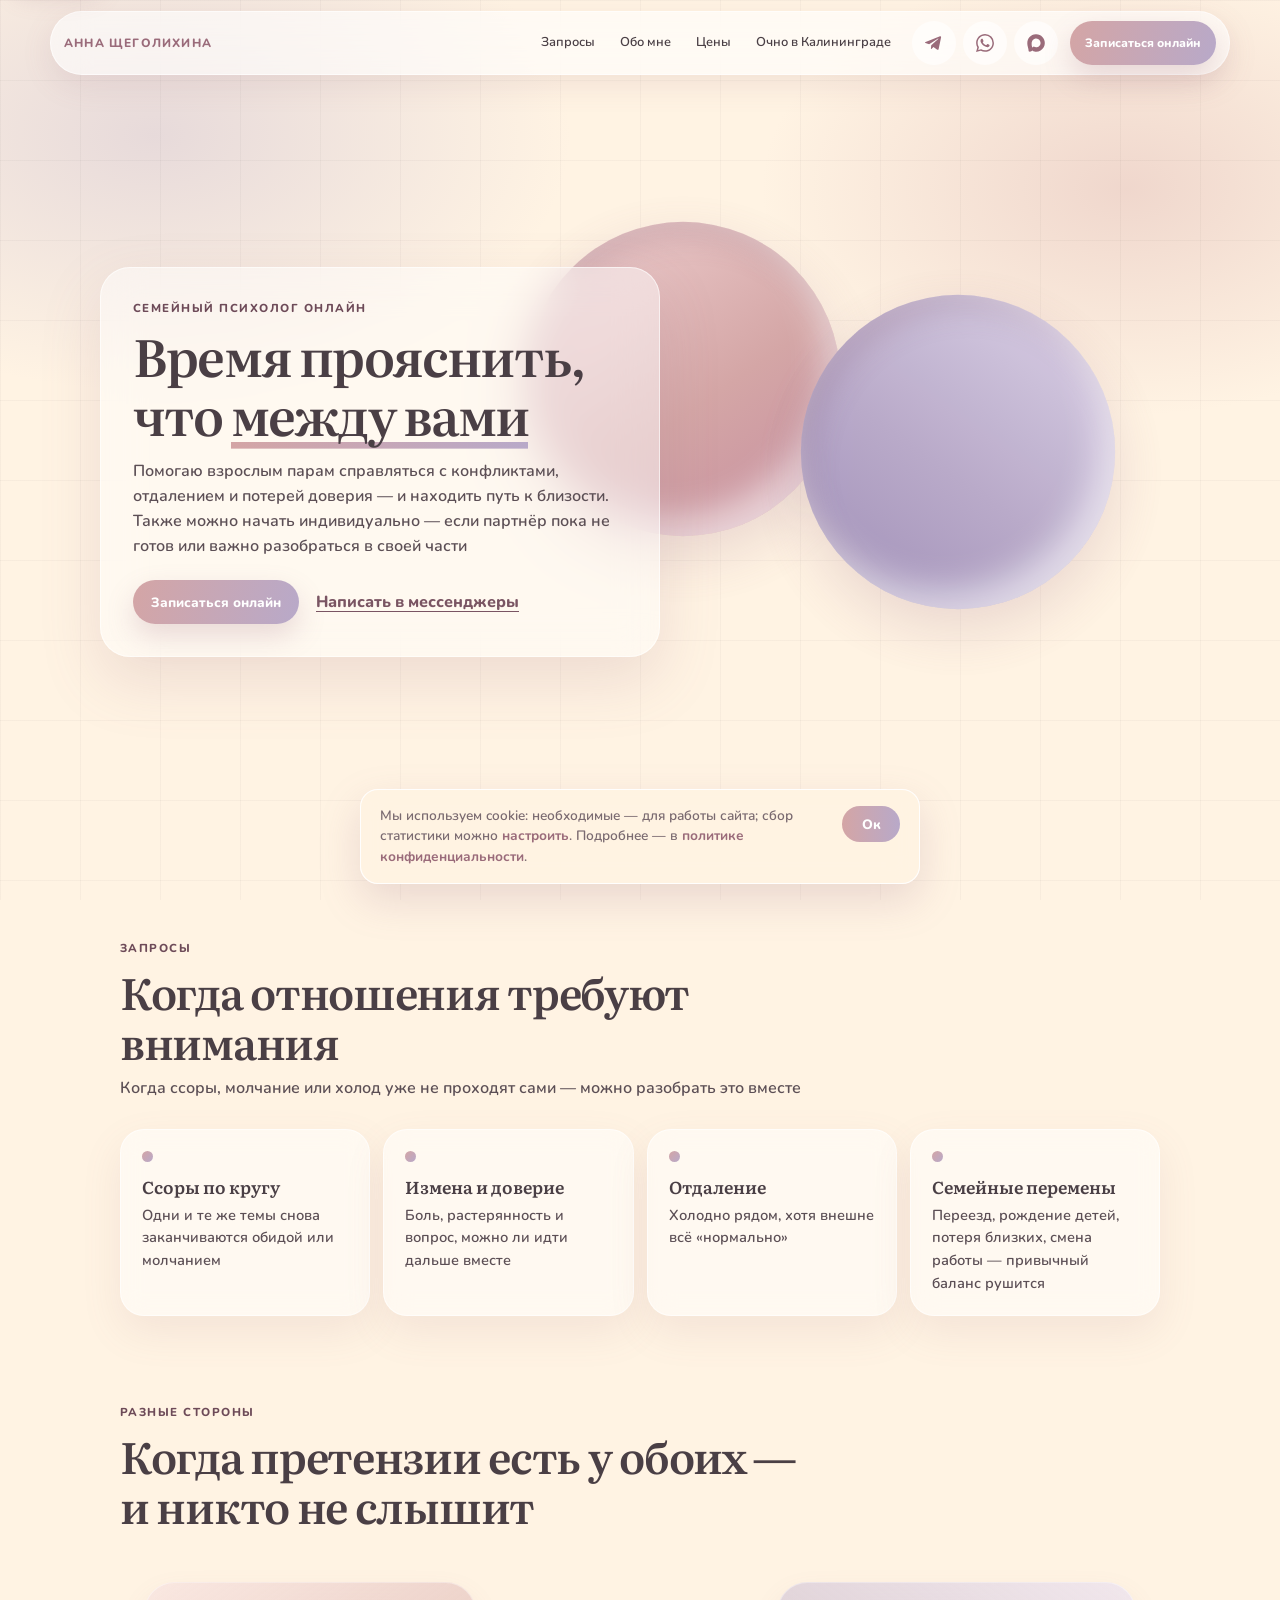
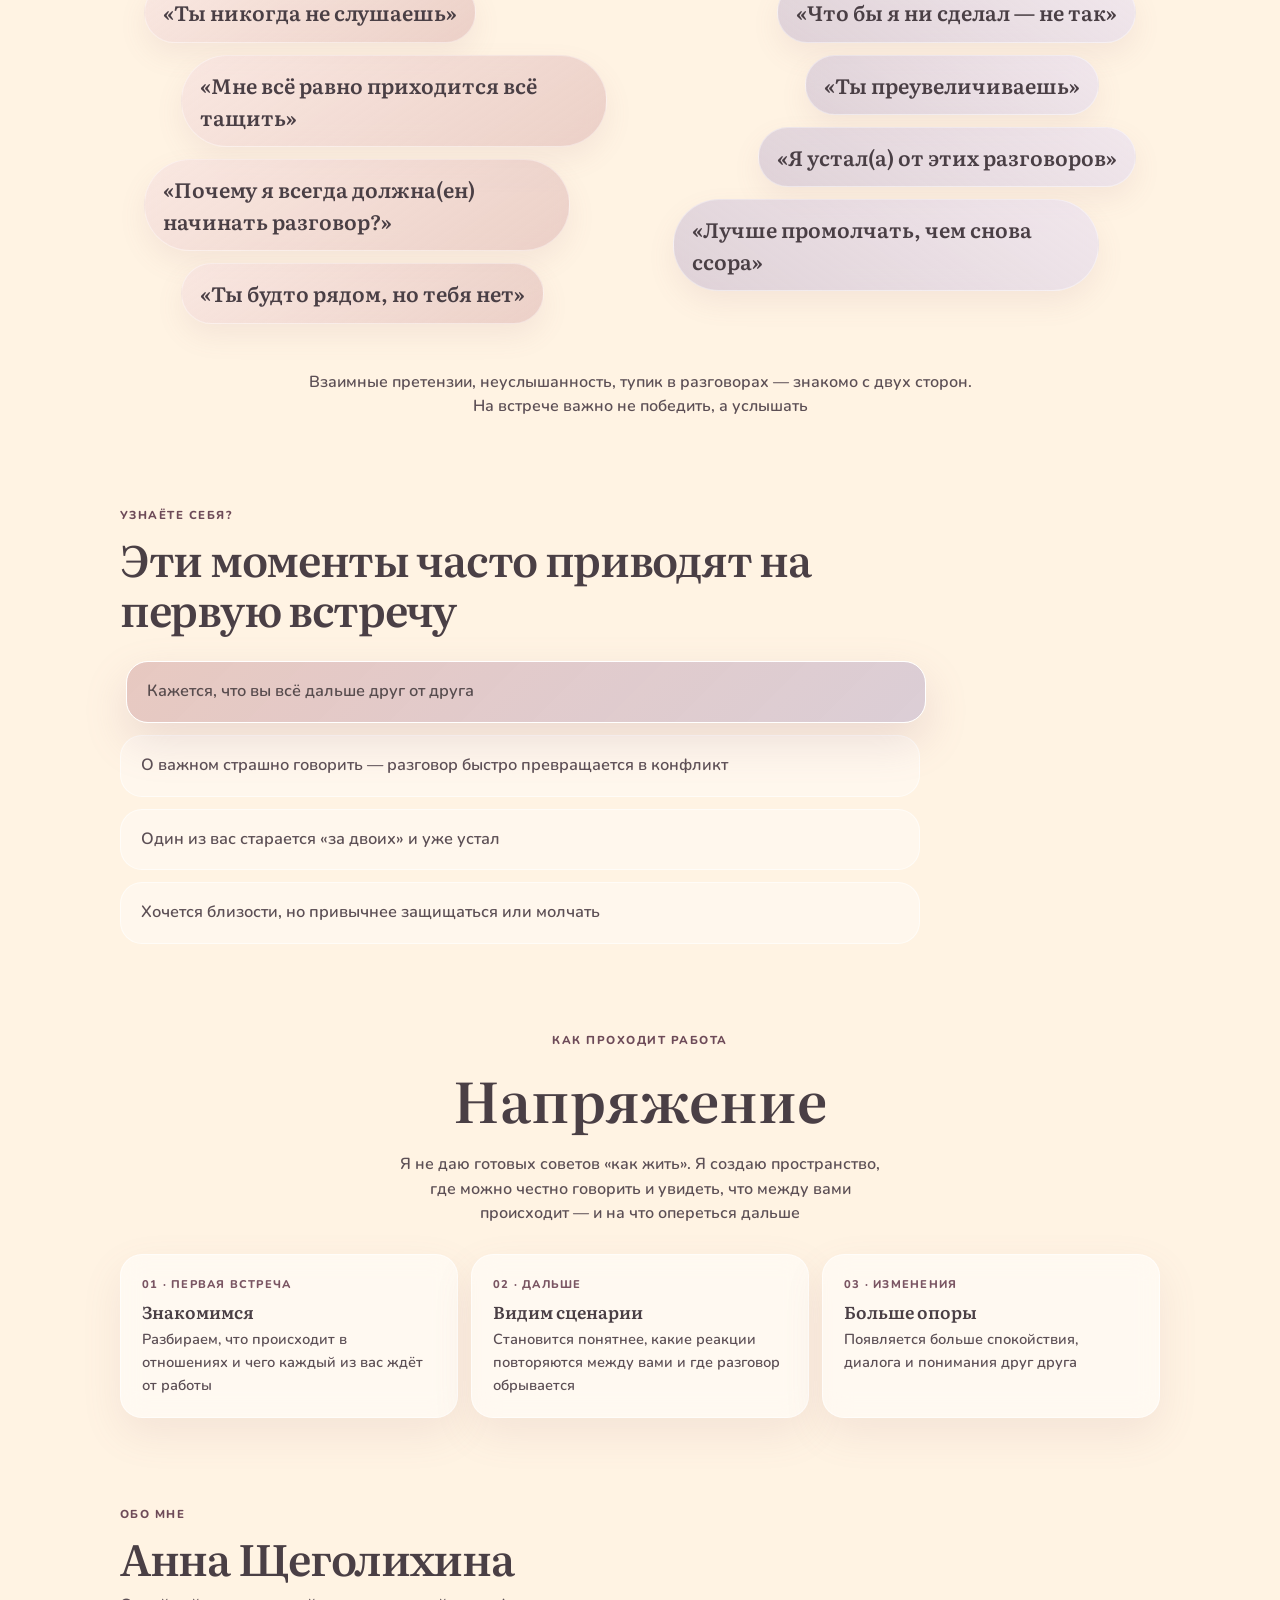
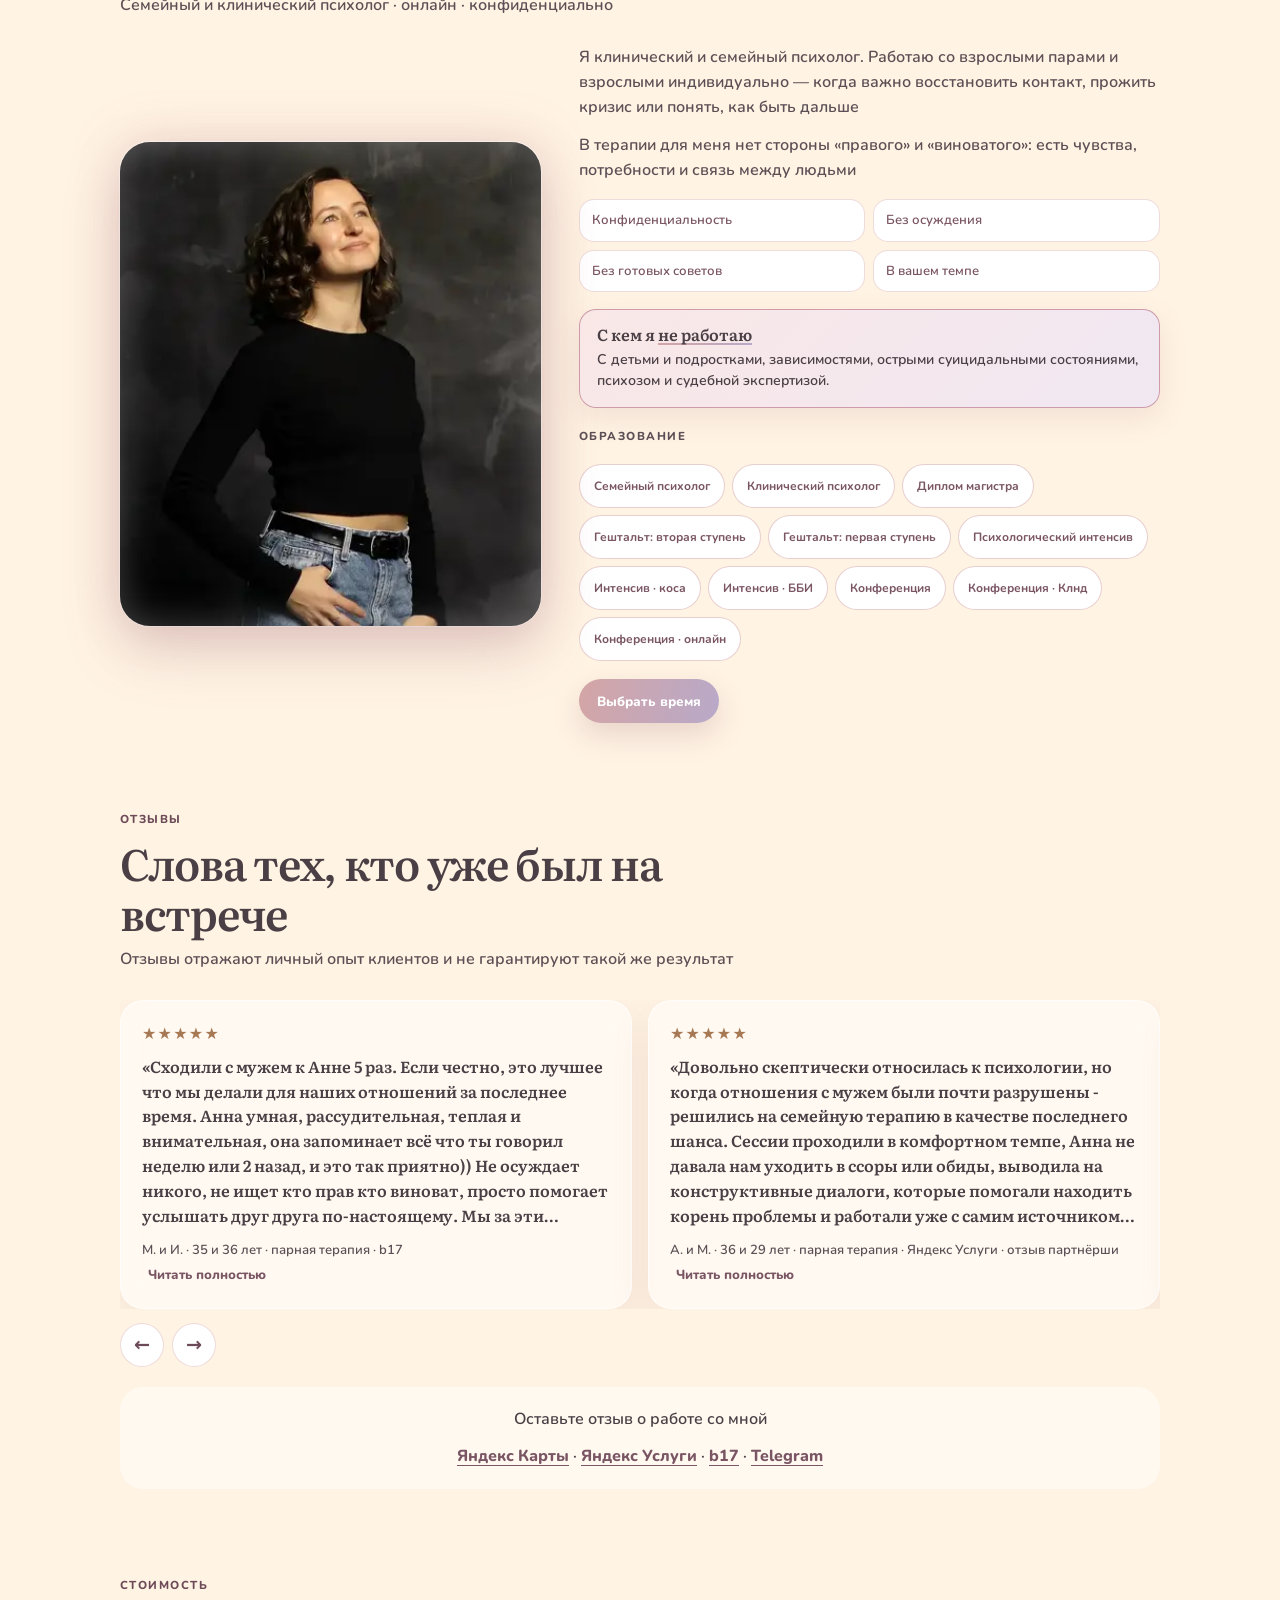
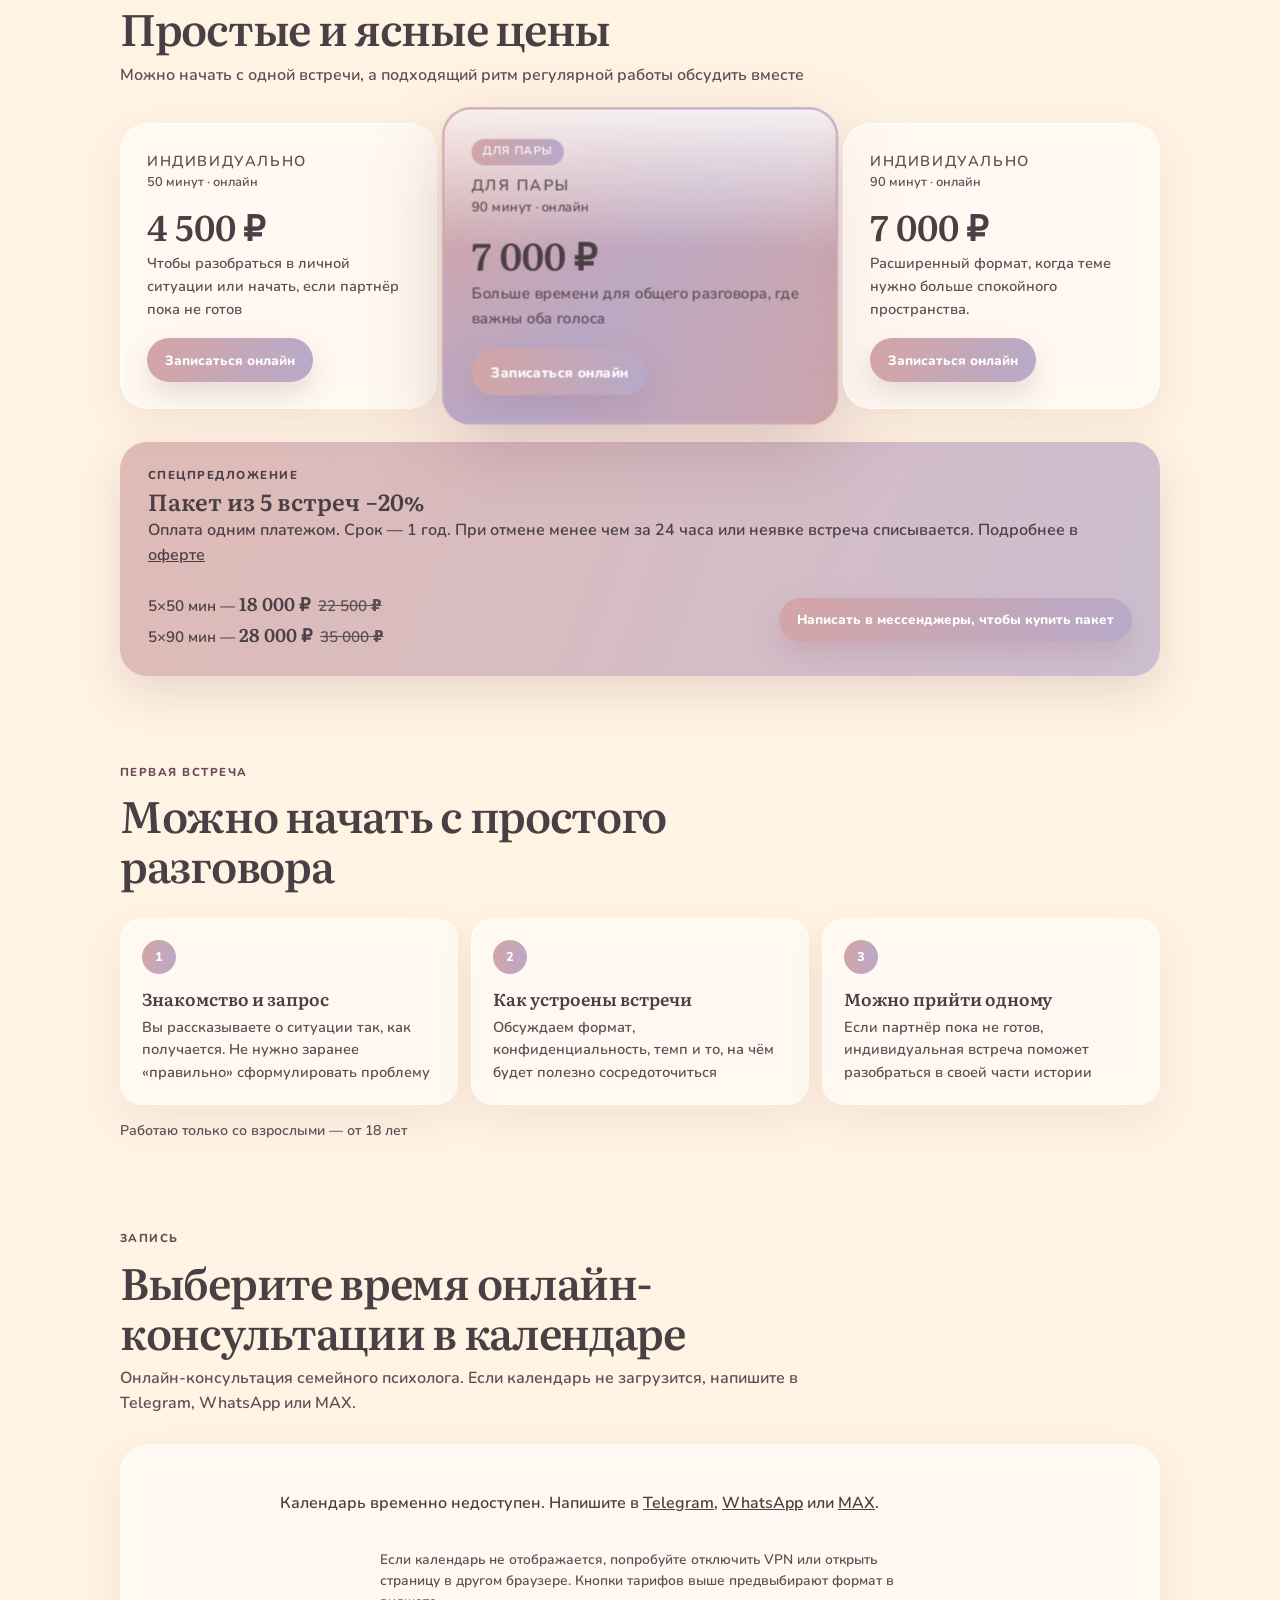
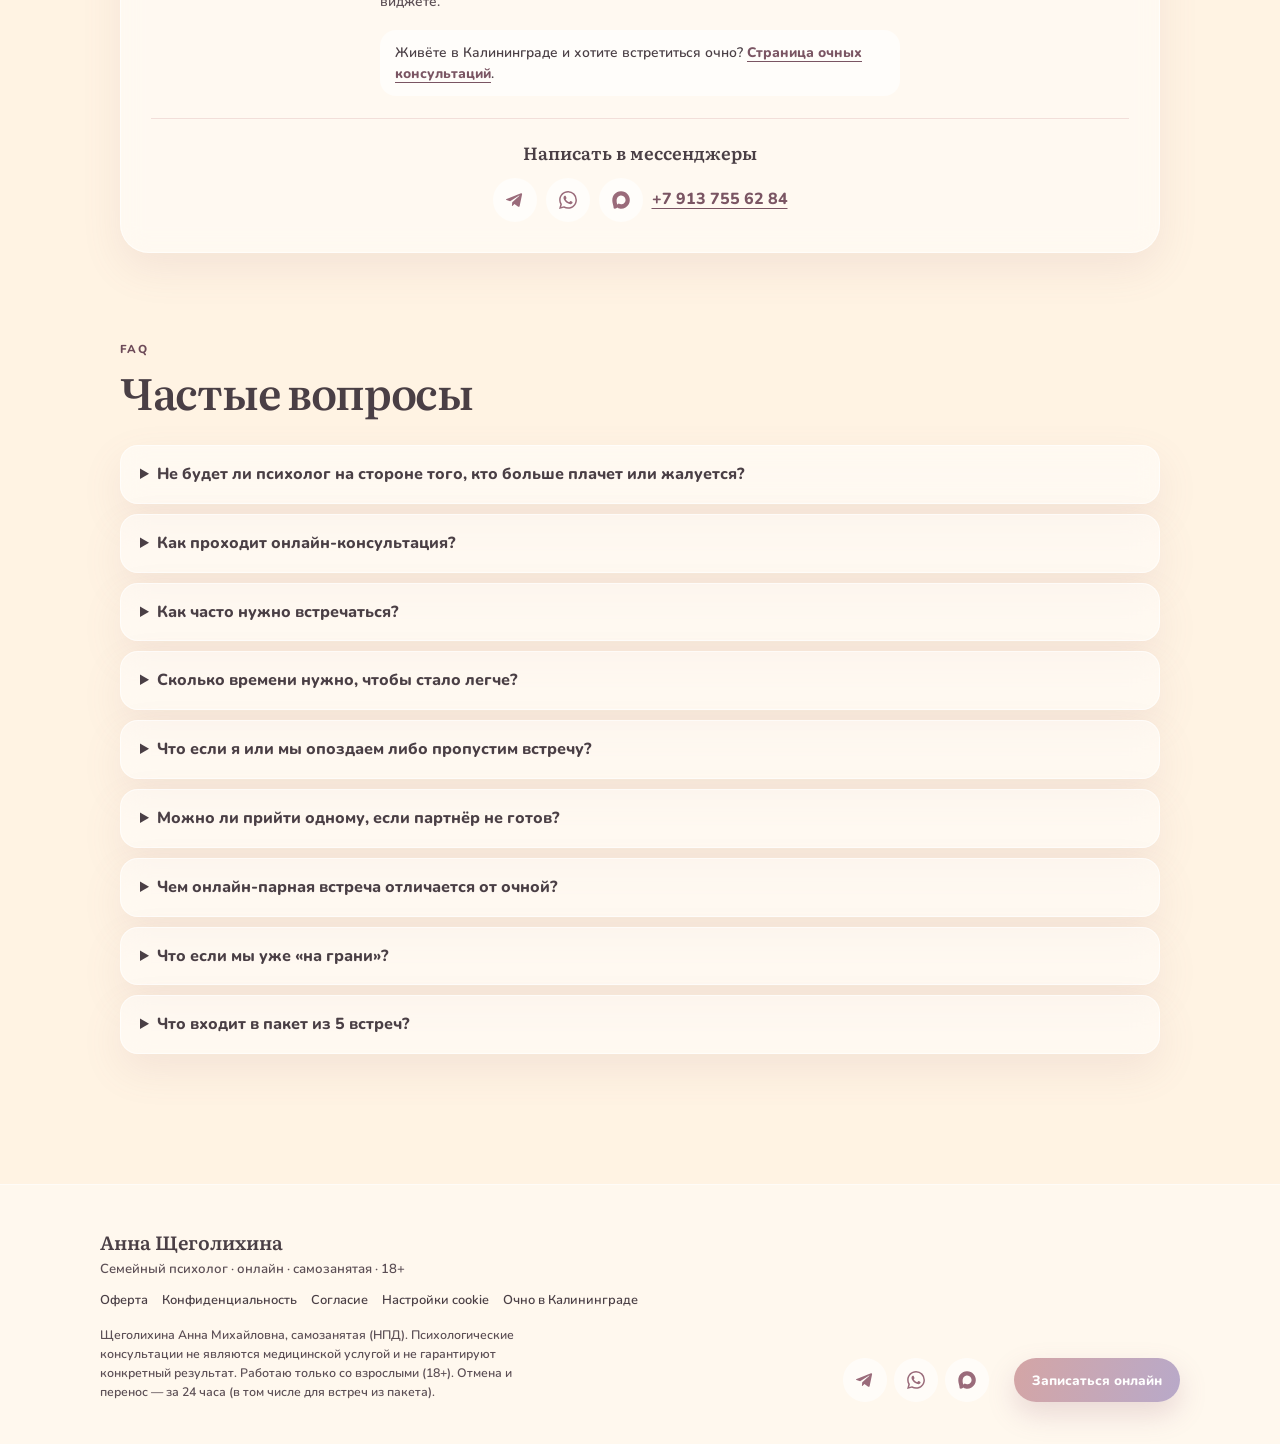
==== commit f4fd7603: "Rewrite landing copy for warmth and clearer FAQ answers. Soften hero and section voice, refresh voic" ====
--- a/index.html
+++ b/index.html
@@ -14,7 +14,7 @@
 <link rel="preload" href="assets/fonts/nunito-800-cyrillic.woff2" as="font" type="font/woff2" crossorigin>
 <link rel="stylesheet" href="assets/fonts/fonts.css">
 <script src="assets/lead-tracking.js" defer></script><script src="assets/cookie-notice.js" defer></script><script src="assets/consent-analytics.js" defer></script><script src="assets/thank-you-booking.js" defer></script>
-<script type="application/ld+json">{"@context":"https://schema.org","@graph":[{"@type":"ProfessionalService","name":"Анна Щеголихина — семейный психолог онлайн","url":"https://психолог-семейный-онлайн.рф/","image":"https://психолог-семейный-онлайн.рф/assets/portrait-920.webp","telephone":"+79137556284","priceRange":"₽₽","areaServed":["RU","Worldwide"],"availableLanguage":"ru","description":"Онлайн-консультации семейного и клинического психолога для взрослых пар и индивидуально.","openingHoursSpecification":{"@type":"OpeningHoursSpecification","dayOfWeek":["Monday","Tuesday","Wednesday","Thursday","Friday","Saturday","Sunday"],"opens":"09:00","closes":"21:00"},"provider":{"@type":"Person","name":"Анна Щеголихина","jobTitle":"Семейный и клинический психолог","url":"https://психолог-семейный-онлайн.рф/"},"hasOfferCatalog":{"@type":"OfferCatalog","name":"Онлайн-консультации","itemListElement":[{"@type":"Offer","itemOffered":{"@type":"Service","name":"Индивидуальная консультация 50 минут онлайн"},"price":"4500","priceCurrency":"RUB"},{"@type":"Offer","itemOffered":{"@type":"Service","name":"Индивидуальная консультация 90 минут онлайн"},"price":"7000","priceCurrency":"RUB"},{"@type":"Offer","itemOffered":{"@type":"Service","name":"Парная консультация 90 минут онлайн"},"price":"7000","priceCurrency":"RUB"},{"@type":"Offer","itemOffered":{"@type":"Service","name":"Пакет 5×50 мин (−20%)"},"price":"18000","priceCurrency":"RUB"},{"@type":"Offer","itemOffered":{"@type":"Service","name":"Пакет 5×90 мин (−20%)"},"price":"28000","priceCurrency":"RUB"}]}},{"@type":"BreadcrumbList","itemListElement":[{"@type":"ListItem","position":1,"name":"Главная","item":"https://психолог-семейный-онлайн.рф/"}]},{"@type":"FAQPage","mainEntity":[{"@type":"Question","name":"Не будет ли психолог на стороне того, кто больше плачет или жалуется?","acceptedAnswer":{"@type":"Answer","text":"Нет. Моя роль — помочь каждому увидеть происходящее между вами и свой вклад в него."}},{"@type":"Question","name":"Как проходит онлайн-консультация?","acceptedAnswer":{"@type":"Answer","text":"Перед началом пришлю ссылку на видеовстречу в удобном мессенджере. Важно выбрать тихое место, где вас не будут перебивать."}},{"@type":"Question","name":"Как часто нужно встречаться?","acceptedAnswer":{"@type":"Answer","text":"Обычно — раз в неделю. Частоту согласуем под ваш темп и ситуацию."}},{"@type":"Question","name":"Что если я или мы опоздаем либо пропустим встречу?","acceptedAnswer":{"@type":"Answer","text":"Перенос или отмена возможны не позднее чем за 24 часа. Правило действует для разовых встреч и для встреч из пакета."}},{"@type":"Question","name":"Можно ли прийти одному, если партнёр не готов?","acceptedAnswer":{"@type":"Answer","text":"Да. Индивидуальная встреча помогает разобраться в своей части истории и понять дальнейшие шаги."}},{"@type":"Question","name":"Чем онлайн-парная встреча отличается от очной?","acceptedAnswer":{"@type":"Answer","text":"Содержание работы похоже. Онлайн удобен, если вы в разных городах или хотите начать из дома. Очные встречи доступны в Калининграде по записи."}},{"@type":"Question","name":"Что если мы уже «на грани»?","acceptedAnswer":{"@type":"Answer","text":"Можно прийти и в такой точке: чтобы прояснить, оставаться ли вместе, как слышать друг друга или как расстаться бережнее — без чужого вердикта."}},{"@type":"Question","name":"Что входит в пакет из 5 встреч?","acceptedAnswer":{"@type":"Answer","text":"Пакет — оплата пяти встреч одним платежом со скидкой 20%. Действует 1 год. При отмене менее чем за 24 часа или неявке встреча списывается. Возврат остатка — по цене без учёта скидки."}}]}]}</script>
+<script type="application/ld+json">{"@context":"https://schema.org","@graph":[{"@type":"ProfessionalService","name":"Анна Щеголихина — семейный психолог онлайн","url":"https://психолог-семейный-онлайн.рф/","image":"https://психолог-семейный-онлайн.рф/assets/portrait-920.webp","telephone":"+79137556284","priceRange":"₽₽","areaServed":["RU","Worldwide"],"availableLanguage":"ru","description":"Онлайн-консультации семейного и клинического психолога для взрослых пар и индивидуально.","openingHoursSpecification":{"@type":"OpeningHoursSpecification","dayOfWeek":["Monday","Tuesday","Wednesday","Thursday","Friday","Saturday","Sunday"],"opens":"09:00","closes":"21:00"},"provider":{"@type":"Person","name":"Анна Щеголихина","jobTitle":"Семейный и клинический психолог","url":"https://психолог-семейный-онлайн.рф/"},"hasOfferCatalog":{"@type":"OfferCatalog","name":"Онлайн-консультации","itemListElement":[{"@type":"Offer","itemOffered":{"@type":"Service","name":"Индивидуальная консультация 50 минут онлайн"},"price":"4500","priceCurrency":"RUB"},{"@type":"Offer","itemOffered":{"@type":"Service","name":"Индивидуальная консультация 90 минут онлайн"},"price":"7000","priceCurrency":"RUB"},{"@type":"Offer","itemOffered":{"@type":"Service","name":"Парная консультация 90 минут онлайн"},"price":"7000","priceCurrency":"RUB"},{"@type":"Offer","itemOffered":{"@type":"Service","name":"Пакет 5×50 мин (−20%)"},"price":"18000","priceCurrency":"RUB"},{"@type":"Offer","itemOffered":{"@type":"Service","name":"Пакет 5×90 мин (−20%)"},"price":"28000","priceCurrency":"RUB"}]}},{"@type":"BreadcrumbList","itemListElement":[{"@type":"ListItem","position":1,"name":"Главная","item":"https://психолог-семейный-онлайн.рф/"}]},{"@type":"FAQPage","mainEntity":[{"@type":"Question","name":"Не будет ли психолог на стороне того, кто больше плачет или жалуется?","acceptedAnswer":{"@type":"Answer","text":"Нет. Это ключевое правило семейной терапии: внимание к боли каждого и к вкладу обоих в то, что происходит между вами."}},{"@type":"Question","name":"Как проходит онлайн-консультация?","acceptedAnswer":{"@type":"Answer","text":"За 5–10 минут до начала приходит ссылка на видеовстречу в Telegram, WhatsApp или MAX. Длительность 50 или 90 минут. Нужны интернет и тихое место."}},{"@type":"Question","name":"Как часто нужно встречаться?","acceptedAnswer":{"@type":"Answer","text":"Обычно раз в неделю; иногда чаще на старте. Частоту согласуем под ваш темп и ситуацию."}},{"@type":"Question","name":"Сколько времени нужно, чтобы стало легче?","acceptedAnswer":{"@type":"Answer","text":"Первое облегчение часто приходит за 3–6 встреч; более устойчивые изменения — за несколько месяцев регулярной работы."}},{"@type":"Question","name":"Что если я или мы опоздаем либо пропустим встречу?","acceptedAnswer":{"@type":"Answer","text":"Перенос или отмена — не позднее чем за 24 часа. Подробные условия — в публичной оферте."}},{"@type":"Question","name":"Можно ли прийти одному, если партнёр не готов?","acceptedAnswer":{"@type":"Answer","text":"Да. Индивидуальная встреча помогает разобраться в своей части истории и понять дальнейшие шаги."}},{"@type":"Question","name":"Чем онлайн-парная встреча отличается от очной?","acceptedAnswer":{"@type":"Answer","text":"Содержание работы похоже. Онлайн удобен из дома или из разных городов; очно — в Калининграде по записи."}},{"@type":"Question","name":"Что если мы уже «на грани»?","acceptedAnswer":{"@type":"Answer","text":"Можно прийти и в такой точке: прояснить, оставаться ли вместе или расстаться бережнее — без чужого вердикта."}},{"@type":"Question","name":"Что входит в пакет из 5 встреч?","acceptedAnswer":{"@type":"Answer","text":"Пять встреч одним платежом со скидкой 20%, срок 1 год. Подробные условия — в оферте."}}]}]}</script>
   <style>
 :root{--cream:#FFF3E3;--rose:#D4A5A5;--lav:#B8A9C9;--ink:#4A3F45;--accent:#9a6b7a;--muted:#5c4f55;--sans:Nunito,system-ui,sans-serif;--serif:Literata,Georgia,serif;--rx:55%;--lx:74%;--ry:42%;--ly:50%;--bs:1;--bm:0;--anna-widget-primary:#9a6b7a;--anna-widget-primary-dark:#7d5665;--anna-widget-accent:#e8d5d8;--anna-widget-bg:#fffdf9}
 *{box-sizing:border-box}html{scroll-behavior:smooth;color-scheme:light only}body{margin:0;padding-top:72px;overflow-x:hidden;background:var(--cream)!important;color:var(--ink)!important;font:600 16px/1.55 var(--sans);forced-color-adjust:none}a{color:inherit}.ambient,.blob-layer,.grid-soft{position:fixed;inset:0;pointer-events:none}.ambient{z-index:-3;background:radial-gradient(ellipse 48% 42% at 12% 15%,#b8a9c956,transparent 68%),radial-gradient(ellipse 42% 37% at 88% 21%,#d4a5a55c,transparent 68%),var(--cream)}.grid-soft{z-index:-2;background-image:linear-gradient(#4a3f450a 1px,transparent 1px),linear-gradient(90deg,#4a3f450a 1px,transparent 1px);background-size:80px 80px}.blob-layer{z-index:-1;overflow:hidden}.blob{position:absolute;width:min(310px,33vw);aspect-ratio:1;left:var(--rx);top:var(--ry);transform:translate(-50%,-50%) scale(var(--bs));opacity:calc(1 - var(--bm)*.78);transition:left .9s ease,top .9s ease,transform .9s ease,opacity .9s ease}.blob.lav{left:var(--lx);top:var(--ly)}.blob i{display:block;width:100%;height:100%;border-radius:50%;box-shadow:inset -14px -18px 35px #fff9,inset 10px 15px 28px #78506430,0 20px 55px #a0788b38;animation:breathe 4.5s ease-in-out infinite}.rose i{background:linear-gradient(145deg,#f1d1d1,var(--rose) 57%,#c58b9d)}.lav i{background:linear-gradient(215deg,#ddd2e8,var(--lav) 55%,#9e8db7);animation-delay:.6s}
@@ -22,7 +22,7 @@
 .hero{position:relative;display:grid;align-items:center;min-height:min(92vh,780px);max-width:1440px;margin:auto;padding:44px max(7%,calc((100% - 1080px)/2))}.hero-copy{width:min(560px,100%);padding:32px;border:1px solid #fff9;border-radius:30px;background:#ffffff78;box-shadow:0 24px 60px #9a6b7a2b;backdrop-filter:blur(20px)}.eyebrow{margin:0 0 9px;color:#6d4a58;font-size:.72rem;font-weight:800;letter-spacing:.13em;text-transform:uppercase}h1,h2,h3{font-family:var(--serif);font-weight:600;line-height:1.15}.hero h1{max-width:15ch;margin:0;font-size:clamp(2.2rem,4vw,3.5rem);letter-spacing:-.035em}.accent-line{background:linear-gradient(90deg,var(--rose),var(--lav)) no-repeat 0 94%;background-size:0 .13em;animation:underline 1s cubic-bezier(.22,1,.36,1) .8s forwards}.lead,.sec-head>p:not(.eyebrow),.copy,.calendar-note,.review-note{color:var(--muted)}.lead{margin:15px 0 0}.hero-actions{display:flex;align-items:center;flex-wrap:wrap;gap:17px;margin-top:22px}.ghost,.text-link{color:#7a5563;font-weight:800;text-decoration:underline;text-underline-offset:4px}
 .page{width:min(1080px,100%);margin:auto;padding:0 20px 40px}.sec{padding-top:88px;scroll-margin-top:72px}.sec-head{max-width:700px;margin-bottom:28px}.sec-head h2{margin:0;font-size:clamp(1.85rem,3.4vw,2.7rem);letter-spacing:-.03em}.sec-head>p:not(.eyebrow){margin:10px 0 0}.card,.problem,.path-card,.first-card,.price-card,.review,.faq-item,.booking,.bio-note,.not-work{border:1px solid #fff9;background:#ffffff83;box-shadow:0 16px 40px #9a6b7a1c;backdrop-filter:blur(13px)}
 .problem-grid{display:grid;grid-template-columns:repeat(4,1fr);gap:13px}.problem{padding:21px;border-radius:24px}.dot{width:11px;height:11px;margin-bottom:15px;border-radius:50%;background:linear-gradient(135deg,var(--rose),var(--lav))}.problem h3,.path-card h3,.first-card h3{margin:0 0 7px;font-size:1.08rem}.problem p,.path-card p,.first-card p,.price-card p{margin:0;color:var(--muted);font-size:.91rem}
-.voices-grid{display:grid;grid-template-columns:1fr 1fr;gap:18px}.clouds{display:flex;flex-direction:column;align-items:flex-start;gap:12px;padding:24px;border-radius:28px}.clouds.right{align-items:flex-end}.cloud{max-width:92%;padding:13px 18px;border-radius:999px;color:var(--ink);font-family:var(--serif);font-size:clamp(1rem,2vw,1.3rem);border:1px solid #fff6;box-shadow:0 12px 28px #9a6b7a18;backdrop-filter:blur(13px)}.clouds:not(.right) .cloud{background:linear-gradient(145deg,#f6e0e0eb,#d4a5a5c2)}.clouds.right .cloud{background:linear-gradient(215deg,#e8dff3eb,#b8a9c9c2)}.cloud:nth-child(2n){margin-left:8%}.right .cloud:nth-child(2n){margin-right:8%;margin-left:0}.voices-note{margin:22px auto 0;max-width:680px;text-align:center;color:var(--muted)}
+.voices-grid{display:grid;grid-template-columns:1fr 1fr;gap:18px}.clouds{display:flex;flex-direction:column;align-items:flex-start;gap:12px;padding:24px;border-radius:28px}.clouds.right{align-items:flex-end}.cloud{max-width:92%;padding:13px 18px;border-radius:999px;color:var(--ink);font-family:var(--serif);font-size:clamp(1rem,2vw,1.3rem);border:1px solid #fff6;box-shadow:0 12px 28px #9a6b7a18;backdrop-filter:blur(13px)}.clouds:not(.right) .cloud{background:linear-gradient(145deg,#f6e0e099,#d4a5a572)}.clouds.right .cloud{background:linear-gradient(215deg,#e8dff399,#b8a9c972)}.cloud:nth-child(2n){margin-left:8%}.right .cloud:nth-child(2n){margin-right:8%;margin-left:0}.voices-note{margin:22px auto 0;max-width:680px;text-align:center;color:var(--muted)}
 .word-rows{display:grid;gap:12px;max-width:800px}.word-row{padding:18px 20px;border-radius:22px;background:#ffffff59;border:1px solid #fff9;color:var(--ink);transition:background .5s,border-color .5s,transform .5s,box-shadow .5s,opacity .5s,color .5s}.word-row p{margin:0;color:#5c4f55;font-size:1.02rem;line-height:1.45}.word-row.is-lit{background:linear-gradient(135deg,#d4a5a58c,#b8a9c980);border-color:#fff;color:#2f282c;transform:translateX(6px);box-shadow:0 18px 44px #a0788b33}.word-row.is-lit p{color:#2f282cc7}.word-row.is-past{opacity:.55;transform:scale(.985)}
 .kinetic-sec{text-align:center}.kinetic{position:relative;display:flex;align-items:center;justify-content:center;min-height:78px;margin:10px auto}.kw{position:absolute;left:50%;width:max-content;opacity:0;text-align:center;transform:translate(-50%,14px);font:600 clamp(2.2rem,5vw,3.5rem)/1.15 var(--serif);transition:.55s}.kw.active{opacity:1;transform:translate(-50%,0)}.kw.final.active{background:linear-gradient(90deg,var(--rose),var(--lav));-webkit-background-clip:text;background-clip:text;color:transparent}.path-copy{max-width:49ch;margin:14px auto;color:var(--muted)}.path-grid,.first-grid{display:grid;grid-template-columns:repeat(3,1fr);gap:13px;margin-top:28px;text-align:left}.path-card,.first-card{padding:21px;border-radius:22px}.step{margin:0 0 8px!important;color:#7a5563!important;font-size:.7rem!important;font-weight:800;letter-spacing:.11em;text-transform:uppercase}
 .about-layout{display:grid;grid-template-columns:.84fr 1.16fr;gap:38px;align-items:center}.portrait{position:relative;aspect-ratio:1/1.15;max-width:460px;overflow:hidden;border-radius:30px;box-shadow:0 24px 55px #9a6b7a45,0 0 0 1px #fff8,0 0 48px #d4a5a560;animation:float-photo 5.6s ease-in-out infinite}.portrait img{width:100%;height:100%;object-fit:cover;object-position:center 20%;display:block}.portrait::after{content:"";position:absolute;inset:0;border-radius:inherit;box-shadow:inset 0 0 40px #fff4;pointer-events:none}.bio-copy p{margin:0 0 13px;color:var(--muted)}.principles{display:grid;grid-template-columns:1fr 1fr;gap:8px;margin:17px 0}.principle{padding:10px 12px;border-radius:15px;background:#fff;color:#7a5563;font-size:.82rem;border:1px solid #d4a5a566}.bio-note,.not-work{padding:15px 17px;border-radius:17px;color:#4a3f45;font-size:.88rem}.not-work{margin-top:13px;border:1.5px solid #c4899acc;background:linear-gradient(135deg,#f8e6e6e6,#efe6f3e6);box-shadow:0 10px 28px #9a6b7a22}.not-work h3{margin:0 0 5px;font-size:1rem;color:var(--ink)}.accent-line-scroll{background:linear-gradient(90deg,var(--rose),var(--lav)) no-repeat 0 93%;background-size:0 .13em}.accent-line-scroll.is-on{animation:underline 1s cubic-bezier(.22,1,.36,1) .55s forwards}.diplomas{display:flex;flex-wrap:wrap;gap:7px;margin:18px 0}.diploma{border:1px solid #d4a5a588;border-radius:999px;background:#fff;padding:10px 14px;min-height:44px;color:#7a5563;font:700 .75rem var(--sans);cursor:pointer}
@@ -41,18 +41,18 @@
 <div class="ambient" aria-hidden="true"></div><div class="grid-soft" aria-hidden="true"></div><div class="blob-layer" aria-hidden="true"><div class="blob rose"><i></i></div><div class="blob lav"><i></i></div></div>
 <header class="site-header" id="siteHeader"><div class="header-inner"><a class="logo" href="/">Анна Щеголихина</a><nav class="nav" aria-label="Основная навигация"><a href="#problems">Запросы</a><a href="#about">Обо мне</a><a href="#pricing">Цены</a><a href="/kaliningrad/">Очно в Калининграде</a></nav><div class="socials"><a class="icon" href="https://t.me/annashhe" target="_blank" rel="noopener" aria-label="Telegram"><svg viewBox="0 0 24 24" fill="currentColor" width="18" height="18"><path d="M21.4 4.6 18.2 20c-.2 1.1-1 1.4-1.9.9l-5-3.7-2.4 2.3c-.3.3-.5.5-1 .5l.4-5.1 9.3-8.4c.4-.4-.1-.6-.6-.3L5.5 13.5.6 12c-1.1-.3-1.1-1 .2-1.5L20 3.1c.9-.3 1.7.2 1.4 1.5Z"/></svg></a><a class="icon" href="https://wa.me/79137556284" target="_blank" rel="noopener" aria-label="WhatsApp"><svg viewBox="0 0 24 24" fill="currentColor" width="18" height="18"><path d="M17.472 14.382c-.297-.149-1.758-.867-2.03-.967-.273-.099-.471-.148-.67.15-.197.297-.767.966-.94 1.164-.173.199-.347.223-.644.075-.297-.15-1.255-.463-2.39-1.475-.883-.788-1.48-1.761-1.653-2.059-.173-.297-.018-.458.13-.606.134-.133.298-.347.446-.52.149-.174.198-.298.298-.497.099-.198.05-.371-.025-.52-.075-.149-.669-1.612-.916-2.207-.242-.579-.487-.5-.669-.51-.173-.008-.371-.01-.57-.01-.198 0-.52.074-.792.372-.272.297-1.04 1.016-1.04 2.479 0 1.462 1.065 2.875 1.213 3.074.149.198 2.096 3.2 5.077 4.487.709.306 1.262.489 1.694.625.712.227 1.36.195 1.871.118.571-.085 1.758-.719 2.006-1.413.248-.694.248-1.289.173-1.413-.074-.124-.272-.198-.57-.347m-5.421 7.403h-.004a9.87 9.87 0 01-5.031-1.378l-.361-.214-3.741.982.998-3.648-.235-.374a9.86 9.86 0 01-1.51-5.26c.001-5.45 4.436-9.884 9.888-9.884 2.64 0 5.122 1.03 6.988 2.898a9.825 9.825 0 012.893 6.994c-.003 5.45-4.435 9.884-9.885 9.884m8.413-18.297A11.815 11.815 0 0012.05 0C5.495 0 .16 5.335.157 11.892c0 2.096.547 4.142 1.588 5.945L.057 24l6.305-1.654a11.882 11.882 0 005.683 1.448h.005c6.554 0 11.89-5.335 11.893-11.893a11.821 11.821 0 00-3.48-8.413z"/></svg></a><a class="icon" href="https://max.ru/u/f9LHodD0cOKrHIa3XdZycCKQSXXx0dFf9Ck7hXPtx3Ti-6RSxFnoPC7d1Ag" target="_blank" rel="noopener" aria-label="MAX"><svg viewBox="0 0 720 720" fill="currentColor" width="18" height="18"><path d="M350.4,9.6C141.8,20.5,4.1,184.1,12.8,390.4c3.8,90.3,40.1,168,48.7,253.7,2.2,22.2-4.2,49.6,21.4,59.3,31.5,11.9,79.8-8.1,106.2-26.4,9-6.1,17.6-13.2,24.2-22,27.3,18.1,53.2,35.6,85.7,43.4,143.1,34.3,299.9-44.2,369.6-170.3C799.6,291.2,622.5-4.6,350.4,9.6h0ZM269.4,504c-11.3,8.8-22.2,20.8-34.7,27.7-18.1,9.7-23.7-.4-30.5-16.4-21.4-50.9-24-137.6-11.5-190.9,16.8-72.5,72.9-136.3,150-143.1,78-6.9,150.4,32.7,183.1,104.2,72.4,159.1-112.9,316.2-256.4,218.6h0Z"/></svg></a></div><a class="btn header-cta" href="#booking">Записаться онлайн</a><button class="burger" id="burger" aria-label="Открыть меню" aria-expanded="false">☰</button><div class="mobile-panel" id="mobilePanel"><nav><a href="#problems">Запросы</a><a href="#about">Обо мне</a><a href="#pricing">Цены</a><a href="/kaliningrad/">Очно в Калининграде</a></nav></div></div></header>
 <main>
-<section class="hero"><div class="hero-copy"><p class="eyebrow">Семейный психолог онлайн</p><h1>Время прояснить, что <span class="accent-line">между вами</span></h1><p class="lead">Помогаю взрослым парам справляться с конфликтами, отдалением и потерей доверия — и находить практический путь к более честному разговору. Также можно начать индивидуально — если партнёр пока не готов или важно разобраться в своей части.</p><div class="hero-actions"><a class="btn" href="#booking">Записаться онлайн</a><a class="ghost" href="#messengers">Написать в мессенджеры</a></div></div></section>
+<section class="hero"><div class="hero-copy"><p class="eyebrow">Семейный психолог онлайн</p><h1>Время прояснить, что <span class="accent-line">между вами</span></h1><p class="lead">Помогаю взрослым парам справляться с конфликтами, отдалением и потерей доверия — и находить путь к близости. Также можно начать индивидуально — если партнёр пока не готов или важно разобраться в своей части</p><div class="hero-actions"><a class="btn" href="#booking">Записаться онлайн</a><a class="ghost" href="#messengers">Написать в мессенджеры</a></div></div></section>
     <div class="page">
-<section class="sec" id="problems"><div class="sec-head"><p class="eyebrow">Запросы</p><h2>Когда отношения требуют внимания</h2><p>Не нужно ждать последней точки. На встрече можно понять, что происходит, и выбрать следующий шаг.</p></div><div class="problem-grid"><article class="problem"><div class="dot"></div><h3>Ссоры по кругу</h3><p>Одни и те же темы снова заканчиваются обидой или молчанием.</p></article><article class="problem"><div class="dot"></div><h3>Измена и доверие</h3><p>Боль, растерянность и вопрос, можно ли идти дальше вместе.</p></article><article class="problem"><div class="dot"></div><h3>Отдаление</h3><p>Холодно рядом, хотя внешне всё «нормально».</p></article><article class="problem"><div class="dot"></div><h3>Семейные перемены</h3><p>Границы, переезд, развод или новая близость меняют баланс.</p></article></div></section>
-<section class="sec" id="voices"><div class="sec-head"><p class="eyebrow">Два взгляда</p><h2>Знакомые фразы в одной истории</h2></div><div class="voices-grid"><div class="clouds"><div class="cloud">«Ты никогда не слушаешь»</div><div class="cloud">«Мне всё равно приходится всё тащить»</div><div class="cloud">«Почему я всегда должна(ен) начинать разговор?»</div><div class="cloud">«Ты будто рядом, но тебя нет»</div></div><div class="clouds right"><div class="cloud">«Что бы я ни сделал — не так»</div><div class="cloud">«Ты преувеличиваешь»</div><div class="cloud">«Я устал(а) от этих разговоров»</div><div class="cloud">«Лучше промолчать, чем снова ссора»</div></div></div><p class="voices-note">Знакомые фразы с разных сторон одной истории. На встрече важно не победить — услышать.</p></section>
-<section class="sec" id="recognize"><div class="sec-head"><p class="eyebrow">Если откликается</p><h2>Эти моменты часто приводят на первую встречу</h2></div><div class="word-rows" id="recognizeRows"><article class="word-row" data-row><p>Кажется, что вы всё дальше друг от друга.</p></article><article class="word-row" data-row><p>О важном страшно говорить — разговор быстро превращается в конфликт.</p></article><article class="word-row" data-row><p>Один из вас старается «за двоих» и уже устал.</p></article><article class="word-row" data-row><p>Хочется близости, но привычнее защищаться или молчать.</p></article></div></section>
-<section class="sec kinetic-sec" id="path-words"><p class="eyebrow">Путь разговора</p><div class="kinetic" aria-live="polite"><span class="kw">Молчание</span><span class="kw">Напряжение</span><span class="kw">Разговор</span><span class="kw final">Ясность</span></div><p class="path-copy">Работа не даёт готовых решений. Она создаёт условия для честного диалога, в котором можно увидеть привычные сценарии и найти опору для перемен.</p><div class="path-grid"><article class="path-card"><p class="step">01 · знакомство</p><h3>Называем главное</h3><p>На первой встрече разбираемся, что происходит и чего вы ждёте от работы.</p></article><article class="path-card"><p class="step">02 · диалог</p><h3>Учимся слышать</h3><p>Замечаем, где разговор обрывается, и пробуем безопаснее быть в контакте.</p></article><article class="path-card"><p class="step">03 · регулярность</p><h3>Закрепляем изменения</h3><p>Ритм встреч помогает не потерять нить и бережно двигаться дальше.</p></article></div></section>
-<section class="sec" id="about"><div class="sec-head"><p class="eyebrow">Обо мне</p><h2>Анна Щеголихина</h2><p>Семейный и клинический психолог · онлайн · конфиденциально</p></div><div class="about-layout"><div class="portrait"><img src="assets/portrait-920.webp" srcset="assets/portrait-460.webp 460w, assets/portrait-920.webp 920w" sizes="(max-width:900px) 82vw,460px" width="460" height="529" loading="lazy" decoding="async" alt="Анна Щеголихина, семейный психолог онлайн"></div><div class="bio-copy"><p>Я клинический и семейный психолог, обучаюсь гештальт-подходу и групповой психологии. Работаю со взрослыми парами и взрослыми индивидуально — когда важно восстановить контакт, прожить кризис или понять, как быть дальше.</p><p>В терапии для меня нет стороны «правого» и «виноватого»: есть чувства, потребности и связь между людьми.</p><div class="principles"><div class="principle">Конфиденциальность</div><div class="principle">Без осуждения</div><div class="principle">Без готовых советов</div><div class="principle">В вашем темпе</div></div><div class="not-work"><h3>С кем я <span class="accent-line-scroll">не работаю</span></h3>С детьми и подростками, зависимостями, острыми суицидальными состояниями, психозом и судебной экспертизой.</div><p class="eyebrow" style="margin-top:20px">Образование</p><div class="diplomas"><button class="diploma" data-diploma="assets/diplomas/НИИДПО_Диплом_ПП_с_квалификацией_Семейный_психолог_Щеголихина_Анна.webp">Семейный психолог</button><button class="diploma" data-diploma="assets/diplomas/НИИДПО_Диплом_ПП_с_квалификацией_Клинический_психолог_Щеголихина_Анна.webp">Клинический психолог</button><button class="diploma" data-diploma="assets/diplomas/КемГУ_Диплом_магистра_Прикладная_Математика_и_Информатика_Щеголихина_Анна.webp">Диплом магистра</button><button class="diploma" data-diploma="assets/diplomas/Сертификат психолога Анны Щеголихиной Вторая ступень 2025.webp">Гештальт: вторая ступень</button><button class="diploma" data-diploma="assets/diplomas/Сертификат психолога Анны Щеголихиной Первая ступень 2023.webp">Гештальт: первая ступень</button><button class="diploma" data-diploma="assets/diplomas/Сертификат психолога Анны Щеголихиной Интенсив 2024 Калининград.webp">Психологический интенсив</button><button class="diploma" data-diploma="assets/diplomas/Сертификат психолога Анны Щеголихиной Интенсив 2024 коса.webp">Интенсив · коса</button><button class="diploma" data-diploma="assets/diplomas/Сертификат психолога Анны Щеголихиной Интенсив 2025 ББИ.webp">Интенсив · ББИ</button><button class="diploma" data-diploma="assets/diplomas/Сертификат психолога Анны Щеголихиной Конференция 2024.webp">Конференция</button><button class="diploma" data-diploma="assets/diplomas/Сертификат психолога Анны Щеголихиной Конференция 2025 Клнд.webp">Конференция · Клнд</button><button class="diploma" data-diploma="assets/diplomas/Сертификат психолога Анны Щеголихиной Конференция 2025 Онлайн.webp">Конференция · онлайн</button></div><a class="btn" href="#booking">Выбрать время</a></div></div></section>
-<section class="sec" id="reviews"><div class="sec-head"><p class="eyebrow">Отзывы</p><h2>Слова тех, кто уже начал</h2><p class="review-note">Отзывы отражают личный опыт клиентов и не гарантируют такой же результат.</p></div><div class="reviews-wrap"><div class="reviews" id="reviewsTrack"><article class="review"><p class="stars" aria-hidden="true">★★★★★</p><blockquote>«Сходили с мужем к Анне 5 раз. Если честно, это лучшее что мы делали для наших отношений за последнее время. Анна умная, рассудительная, теплая и внимательная, она запоминает всё что ты говорил неделю или 2 назад, и это так приятно)) Не осуждает никого, не ищет кто прав кто виноват, просто помогает услышать друг друга по-настоящему. Мы за эти встречи смогли разобраться с ожиданиями друг от друга, с ролями в семье... и знаете, я выходила после каждого сеанса как заново влюблённая... в мужа, в нас. Очень советую Анну, она правда крутой семейный психолог!!»</blockquote><cite>М. и И. · 35 и 36 лет · парная терапия · b17</cite><br><button class="review-toggle" type="button">Читать полностью</button></article><article class="review"><p class="stars" aria-hidden="true">★★★★★</p><blockquote>«Довольно скептически относилась к психологии, но когда отношения с мужем были почти разрушены - решились на семейную терапию в качестве последнего шанса. Сессии проходили в комфортном темпе, Анна не давала нам уходить в ссоры или обиды, выводила на конструктивные диалоги, которые помогали находить корень проблемы и работали уже с самим источником разлада. Сейчас прошло несколько месяцев с начала терапии, и я очень благодарна Анне за ее профессионализм, такт, комфорт благодаря которым нам удалось сохранить семью, конечно впереди еще много работы, но сейчас ситуация сильно изменилась, так как мы наконец стали слышать друг друга. Спасибо большое, очень рада что нашла вас»</blockquote><cite>А. и М. · 36 и 29 лет · парная терапия · Яндекс Услуги · отзыв партнёрши</cite><br><button class="review-toggle" type="button">Читать полностью</button></article><article class="review"><p class="stars" aria-hidden="true">★★★★★</p><blockquote>«Аня, привет) Решил всё-таки написать, хотя обычно не оставляю отзывы. Я пришел к тебе с конкретной целью наладить отношения с женой, так как дело шло к разводу, думал, мы с тобой будем разбирать наши с ней диалоги, искать компромиссы... В итоге меньше чем за год я разобрался в себе так, что это отразилось вообще на всём. Я стал увереннее, спокойное такое ровное состояние появилось) на работе стало легче, и с друзьями, и просто с самим собой. С женой кстати, все наладилось довольно быстро, чему я очень рад! Спасибо тебе огромное. Если честно, я раньше думал, что терапия это что-то заумное)) а оказалось наоборот, понятное и можно сказать приятное) Если у меня вновь возникнут какие-то трудности в жизни, обязательно вернусь!»</blockquote><cite>И. · 41 год · b17</cite><br><button class="review-toggle" type="button">Читать полностью</button></article><article class="review"><p class="stars" aria-hidden="true">★★★★★</p><blockquote>«Прохожу терапию у Анны несколько месяцев и чувствую реальный результат. Каждая встреча точная и продуктивная, без лишних разговоров ни о чём. Благодаря этим сессиям я лучше понимаю себя, спокойнее реагирую на стресс и выстраиваю отношения с женой иначе. Ценно, что изменения ощущаются в повседневной жизни, а не только во время разговора. Анна умеет видеть то, что самому сложно заметить, и помогает найти свои решения.»</blockquote><cite>И. · 38 лет · Яндекс Карты</cite><br><button class="review-toggle" type="button">Читать полностью</button></article><article class="review"><p class="stars" aria-hidden="true">★★★★★</p><blockquote>«Большая благодарность Анне, за ее человечность, отличный подход без копания в детских травмах если это некомфортно, подсвечивает такие важные моменты, которых я бы точно не заметила если бы разбиралась в одиночку. Очень нравится наше общение, где меня принимают разной. Когда я обратилась за помощью изначально, я уже ни во что не верила и готова была опустить руки, но спустя несколько месяцев продуктивной работы, вижу этот колоссальный прогресс и понимаю, что точно хочу прожить эту жизнь в гармонии с собой и быть наполненным сосудом! Спасибо, Анна, вы вернули мне себя»</blockquote><cite>М. · 32 года · Яндекс Услуги</cite><br><button class="review-toggle" type="button">Читать полностью</button></article><article class="review"><p class="stars" aria-hidden="true">★★★★★</p><blockquote>«Проходил через развод и обратился к Анне, чтобы не утонуть в эмоциях. Работа помогла мне держать голову холодной, не влетать в конфликты и постепенно собрать себя заново. Чувствую, что вышел из ситуации гораздо сильнее, чем мог бы сам. Спасибо!»</blockquote><cite>М. · 49 лет · b17</cite><br><button class="review-toggle" type="button">Читать полностью</button></article><article class="review"><p class="stars" aria-hidden="true">★★★★★</p><blockquote>«Аня, добрый день! Хочу написать отзыв о работе с тобой, вдруг это кому-то поможет ещё) Прошло полгода с того момента как мы начали наши встречи, и я уже чувствую реальную разницу в себе. Раньше постоянное напряжение, выгорание и тревога были нормой, я почти не умел останавливаться и отдыхать, мне вечно казалось, что я куда-то не успеваю и что всё чего я добиваюсь недостаточно (( Сейчас же я стал рациональнее распределять задачи, слушать себя и свои приоритеты, и могу принимать решения без постоянного внутреннего давления. Появилось ощущение, что можно идти к целям, не „раздавливая“ себя при этом. С тобой легко говорить обо всём, даже о сомнениях и страхах, которые раньше казались стыдными. Ты помогаешь видеть то, что я сам обычно не замечаю, задаёшь точные вопросы, и благодаря этому я начинаю понимать свои мотивации и реакции. Иногда бывает непросто, но после встреч остаётся ясность и уверенность, что я двигаюсь в правильном направлении. Очень благодарен за твоё внимание и поддержку! Планирую продолжать встречи, потому что понимаю, что ещё многое могу открыть для себя с твоей помощью )»</blockquote><cite>С. · 44 года · личные сообщения</cite><br><button class="review-toggle" type="button">Читать полностью</button></article></div><div class="carousel-controls"><button class="carousel-button" id="reviewPrev" aria-label="Предыдущий отзыв">←</button><button class="carousel-button" id="reviewNext" aria-label="Следующий отзыв">→</button></div><div class="review-cta"><p>Оставьте отзыв о работе со мной</p><a class="ghost" target="_blank" rel="noopener" href="https://yandex.ru/profile/119983917035?tab=reviews">Яндекс Карты</a> · <a class="ghost" target="_blank" rel="noopener" href="https://uslugi.yandex.ru/search?action=addReview&profile=AnnaShh-3119113">Яндекс Услуги</a> · <a class="ghost" target="_blank" rel="noopener" href="https://www.b17.ru/annams/#otzyv">b17</a> · <a class="ghost" target="_blank" rel="noopener" href="https://t.me/annashhe">Telegram</a></div></div></section>
-<section class="sec" id="pricing"><div class="sec-head"><p class="eyebrow">Стоимость</p><h2>Простые и ясные цены</h2><p>Можно начать с одной встречи, а подходящий ритм регулярной работы обсудить вместе.</p></div><div class="price-grid"><article class="price-card"><p class="label">Индивидуально</p><p class="meta">50 минут · онлайн</p><p class="amount">4 500 ₽</p><p>Чтобы разобраться в личной ситуации или начать, если партнёр пока не готов.</p><a class="btn" href="#booking" data-therapy-type="individual">Записаться онлайн</a></article><article class="price-card featured"><span class="badge">Для пары</span><p class="label">Для пары</p><p class="meta">90 минут · онлайн</p><p class="amount">7 000 ₽</p><p>Больше времени для общего разговора, где важны оба голоса.</p><a class="btn" href="#booking" data-therapy-type="family">Записаться онлайн</a></article><article class="price-card"><p class="label">Индивидуально</p><p class="meta">90 минут · онлайн</p><p class="amount">7 000 ₽</p><p>Расширенный формат, когда теме нужно больше спокойного пространства.</p><a class="btn" href="#booking" data-therapy-type="individual90">Записаться онлайн</a></article></div><div class="package"><div><p class="eyebrow">Спецпредложение</p><h3>Пакет из 5 встреч −20%</h3><p>Оплата одним платежом. Срок — 1 год. При отмене менее чем за 24 часа или неявке встреча списывается; возврат остатка — по цене без скидки. Подробнее в <a href="/oferta/" target="_blank" rel="noopener">оферте</a>.</p></div><div class="package-prices"><div>5×50 мин — <strong>18 000 ₽</strong> <del>22 500 ₽</del></div><div>5×90 мин — <strong>28 000 ₽</strong> <del>35 000 ₽</del></div></div><a class="btn" href="#messengers">Написать в мессенджеры, чтобы купить пакет</a></div></section>
-<section class="sec" id="first-visit"><div class="sec-head"><p class="eyebrow">Первая встреча</p><h2>Можно начать с простого разговора</h2></div><div class="first-grid"><article class="first-card"><span class="number">1</span><h3>Знакомство и запрос</h3><p>Вы рассказываете о ситуации так, как получается. Не нужно заранее «правильно» сформулировать проблему.</p></article><article class="first-card"><span class="number">2</span><h3>Как устроены встречи</h3><p>Обсуждаем формат, конфиденциальность, темп и то, на чём будет полезно сосредоточиться.</p></article><article class="first-card"><span class="number">3</span><h3>Можно прийти одному</h3><p>Если партнёр пока не готов, индивидуальная встреча поможет разобраться в своей части истории.</p></article></div><p class="adults-note">Работаю только со взрослыми — от 18 лет.</p></section>
+<section class="sec" id="problems"><div class="sec-head"><p class="eyebrow">Запросы</p><h2>Когда отношения требуют внимания</h2><p>Когда ссоры, молчание или холод уже не проходят сами — можно разобрать это вместе</p></div><div class="problem-grid"><article class="problem"><div class="dot"></div><h3>Ссоры по кругу</h3><p>Одни и те же темы снова заканчиваются обидой или молчанием</p></article><article class="problem"><div class="dot"></div><h3>Измена и доверие</h3><p>Боль, растерянность и вопрос, можно ли идти дальше вместе</p></article><article class="problem"><div class="dot"></div><h3>Отдаление</h3><p>Холодно рядом, хотя внешне всё «нормально»</p></article><article class="problem"><div class="dot"></div><h3>Семейные перемены</h3><p>Переезд, рождение детей, потеря близких, смена работы — привычный баланс рушится</p></article></div></section>
+<section class="sec" id="voices"><div class="sec-head"><p class="eyebrow">Разные стороны</p><h2>Когда претензии есть у обоих — и никто не слышит</h2></div><div class="voices-grid"><div class="clouds"><div class="cloud">«Ты никогда не слушаешь»</div><div class="cloud">«Мне всё равно приходится всё тащить»</div><div class="cloud">«Почему я всегда должна(ен) начинать разговор?»</div><div class="cloud">«Ты будто рядом, но тебя нет»</div></div><div class="clouds right"><div class="cloud">«Что бы я ни сделал — не так»</div><div class="cloud">«Ты преувеличиваешь»</div><div class="cloud">«Я устал(а) от этих разговоров»</div><div class="cloud">«Лучше промолчать, чем снова ссора»</div></div></div><p class="voices-note">Взаимные претензии, неуслышанность, тупик в разговорах — знакомо с двух сторон. На встрече важно не победить, а услышать</p></section>
+<section class="sec" id="recognize"><div class="sec-head"><p class="eyebrow">Узнаёте себя?</p><h2>Эти моменты часто приводят на первую встречу</h2></div><div class="word-rows" id="recognizeRows"><article class="word-row" data-row><p>Кажется, что вы всё дальше друг от друга</p></article><article class="word-row" data-row><p>О важном страшно говорить — разговор быстро превращается в конфликт</p></article><article class="word-row" data-row><p>Один из вас старается «за двоих» и уже устал</p></article><article class="word-row" data-row><p>Хочется близости, но привычнее защищаться или молчать</p></article></div></section>
+<section class="sec kinetic-sec" id="path-words"><p class="eyebrow">Как проходит работа</p><div class="kinetic" aria-live="polite"><span class="kw">Молчание</span><span class="kw">Напряжение</span><span class="kw">Диалог</span><span class="kw final">Близость</span></div><p class="path-copy">Я не даю готовых советов «как жить». Я создаю пространство, где можно честно говорить и увидеть, что между вами происходит — и на что опереться дальше</p><div class="path-grid"><article class="path-card"><p class="step">01 · первая встреча</p><h3>Знакомимся</h3><p>Разбираем, что происходит в отношениях и чего каждый из вас ждёт от работы</p></article><article class="path-card"><p class="step">02 · дальше</p><h3>Видим сценарии</h3><p>Становится понятнее, какие реакции повторяются между вами и где разговор обрывается</p></article><article class="path-card"><p class="step">03 · изменения</p><h3>Больше опоры</h3><p>Появляется больше спокойствия, диалога и понимания друг друга</p></article></div></section>
+<section class="sec" id="about"><div class="sec-head"><p class="eyebrow">Обо мне</p><h2>Анна Щеголихина</h2><p>Семейный и клинический психолог · онлайн · конфиденциально</p></div><div class="about-layout"><div class="portrait"><img src="assets/portrait-920.webp" srcset="assets/portrait-460.webp 460w, assets/portrait-920.webp 920w" sizes="(max-width:900px) 82vw,460px" width="460" height="529" loading="lazy" decoding="async" alt="Анна Щеголихина, семейный психолог онлайн"></div><div class="bio-copy"><p>Я клинический и семейный психолог. Работаю со взрослыми парами и взрослыми индивидуально — когда важно восстановить контакт, прожить кризис или понять, как быть дальше</p><p>В терапии для меня нет стороны «правого» и «виноватого»: есть чувства, потребности и связь между людьми</p><div class="principles"><div class="principle">Конфиденциальность</div><div class="principle">Без осуждения</div><div class="principle">Без готовых советов</div><div class="principle">В вашем темпе</div></div><div class="not-work"><h3>С кем я <span class="accent-line-scroll">не работаю</span></h3>С детьми и подростками, зависимостями, острыми суицидальными состояниями, психозом и судебной экспертизой.</div><p class="eyebrow" style="margin-top:20px">Образование</p><div class="diplomas"><button class="diploma" data-diploma="assets/diplomas/НИИДПО_Диплом_ПП_с_квалификацией_Семейный_психолог_Щеголихина_Анна.webp">Семейный психолог</button><button class="diploma" data-diploma="assets/diplomas/НИИДПО_Диплом_ПП_с_квалификацией_Клинический_психолог_Щеголихина_Анна.webp">Клинический психолог</button><button class="diploma" data-diploma="assets/diplomas/КемГУ_Диплом_магистра_Прикладная_Математика_и_Информатика_Щеголихина_Анна.webp">Диплом магистра</button><button class="diploma" data-diploma="assets/diplomas/Сертификат психолога Анны Щеголихиной Вторая ступень 2025.webp">Гештальт: вторая ступень</button><button class="diploma" data-diploma="assets/diplomas/Сертификат психолога Анны Щеголихиной Первая ступень 2023.webp">Гештальт: первая ступень</button><button class="diploma" data-diploma="assets/diplomas/Сертификат психолога Анны Щеголихиной Интенсив 2024 Калининград.webp">Психологический интенсив</button><button class="diploma" data-diploma="assets/diplomas/Сертификат психолога Анны Щеголихиной Интенсив 2024 коса.webp">Интенсив · коса</button><button class="diploma" data-diploma="assets/diplomas/Сертификат психолога Анны Щеголихиной Интенсив 2025 ББИ.webp">Интенсив · ББИ</button><button class="diploma" data-diploma="assets/diplomas/Сертификат психолога Анны Щеголихиной Конференция 2024.webp">Конференция</button><button class="diploma" data-diploma="assets/diplomas/Сертификат психолога Анны Щеголихиной Конференция 2025 Клнд.webp">Конференция · Клнд</button><button class="diploma" data-diploma="assets/diplomas/Сертификат психолога Анны Щеголихиной Конференция 2025 Онлайн.webp">Конференция · онлайн</button></div><a class="btn" href="#booking">Выбрать время</a></div></div></section>
+<section class="sec" id="reviews"><div class="sec-head"><p class="eyebrow">Отзывы</p><h2>Слова тех, кто уже был на встрече</h2><p class="review-note">Отзывы отражают личный опыт клиентов и не гарантируют такой же результат</p></div><div class="reviews-wrap"><div class="reviews" id="reviewsTrack"><article class="review"><p class="stars" aria-hidden="true">★★★★★</p><blockquote>«Сходили с мужем к Анне 5 раз. Если честно, это лучшее что мы делали для наших отношений за последнее время. Анна умная, рассудительная, теплая и внимательная, она запоминает всё что ты говорил неделю или 2 назад, и это так приятно)) Не осуждает никого, не ищет кто прав кто виноват, просто помогает услышать друг друга по-настоящему. Мы за эти встречи смогли разобраться с ожиданиями друг от друга, с ролями в семье... и знаете, я выходила после каждого сеанса как заново влюблённая... в мужа, в нас. Очень советую Анну, она правда крутой семейный психолог!!»</blockquote><cite>М. и И. · 35 и 36 лет · парная терапия · b17</cite><br><button class="review-toggle" type="button">Читать полностью</button></article><article class="review"><p class="stars" aria-hidden="true">★★★★★</p><blockquote>«Довольно скептически относилась к психологии, но когда отношения с мужем были почти разрушены - решились на семейную терапию в качестве последнего шанса. Сессии проходили в комфортном темпе, Анна не давала нам уходить в ссоры или обиды, выводила на конструктивные диалоги, которые помогали находить корень проблемы и работали уже с самим источником разлада. Сейчас прошло несколько месяцев с начала терапии, и я очень благодарна Анне за ее профессионализм, такт, комфорт благодаря которым нам удалось сохранить семью, конечно впереди еще много работы, но сейчас ситуация сильно изменилась, так как мы наконец стали слышать друг друга. Спасибо большое, очень рада что нашла вас»</blockquote><cite>А. и М. · 36 и 29 лет · парная терапия · Яндекс Услуги · отзыв партнёрши</cite><br><button class="review-toggle" type="button">Читать полностью</button></article><article class="review"><p class="stars" aria-hidden="true">★★★★★</p><blockquote>«Аня, привет) Решил всё-таки написать, хотя обычно не оставляю отзывы. Я пришел к тебе с конкретной целью наладить отношения с женой, так как дело шло к разводу, думал, мы с тобой будем разбирать наши с ней диалоги, искать компромиссы... В итоге меньше чем за год я разобрался в себе так, что это отразилось вообще на всём. Я стал увереннее, спокойное такое ровное состояние появилось) на работе стало легче, и с друзьями, и просто с самим собой. С женой кстати, все наладилось довольно быстро, чему я очень рад! Спасибо тебе огромное. Если честно, я раньше думал, что терапия это что-то заумное)) а оказалось наоборот, понятное и можно сказать приятное) Если у меня вновь возникнут какие-то трудности в жизни, обязательно вернусь!»</blockquote><cite>И. · 41 год · b17</cite><br><button class="review-toggle" type="button">Читать полностью</button></article><article class="review"><p class="stars" aria-hidden="true">★★★★★</p><blockquote>«Прохожу терапию у Анны несколько месяцев и чувствую реальный результат. Каждая встреча точная и продуктивная, без лишних разговоров ни о чём. Благодаря этим сессиям я лучше понимаю себя, спокойнее реагирую на стресс и выстраиваю отношения с женой иначе. Ценно, что изменения ощущаются в повседневной жизни, а не только во время разговора. Анна умеет видеть то, что самому сложно заметить, и помогает найти свои решения.»</blockquote><cite>И. · 38 лет · Яндекс Карты</cite><br><button class="review-toggle" type="button">Читать полностью</button></article><article class="review"><p class="stars" aria-hidden="true">★★★★★</p><blockquote>«Большая благодарность Анне, за ее человечность, отличный подход без копания в детских травмах если это некомфортно, подсвечивает такие важные моменты, которых я бы точно не заметила если бы разбиралась в одиночку. Очень нравится наше общение, где меня принимают разной. Когда я обратилась за помощью изначально, я уже ни во что не верила и готова была опустить руки, но спустя несколько месяцев продуктивной работы, вижу этот колоссальный прогресс и понимаю, что точно хочу прожить эту жизнь в гармонии с собой и быть наполненным сосудом! Спасибо, Анна, вы вернули мне себя»</blockquote><cite>М. · 32 года · Яндекс Услуги</cite><br><button class="review-toggle" type="button">Читать полностью</button></article><article class="review"><p class="stars" aria-hidden="true">★★★★★</p><blockquote>«Проходил через развод и обратился к Анне, чтобы не утонуть в эмоциях. Работа помогла мне держать голову холодной, не влетать в конфликты и постепенно собрать себя заново. Чувствую, что вышел из ситуации гораздо сильнее, чем мог бы сам. Спасибо!»</blockquote><cite>М. · 49 лет · b17</cite><br><button class="review-toggle" type="button">Читать полностью</button></article><article class="review"><p class="stars" aria-hidden="true">★★★★★</p><blockquote>«Аня, добрый день! Хочу написать отзыв о работе с тобой, вдруг это кому-то поможет ещё) Прошло полгода с того момента как мы начали наши встречи, и я уже чувствую реальную разницу в себе. Раньше постоянное напряжение, выгорание и тревога были нормой, я почти не умел останавливаться и отдыхать, мне вечно казалось, что я куда-то не успеваю и что всё чего я добиваюсь недостаточно (( Сейчас же я стал рациональнее распределять задачи, слушать себя и свои приоритеты, и могу принимать решения без постоянного внутреннего давления. Появилось ощущение, что можно идти к целям, не „раздавливая“ себя при этом. С тобой легко говорить обо всём, даже о сомнениях и страхах, которые раньше казались стыдными. Ты помогаешь видеть то, что я сам обычно не замечаю, задаёшь точные вопросы, и благодаря этому я начинаю понимать свои мотивации и реакции. Иногда бывает непросто, но после встреч остаётся ясность и уверенность, что я двигаюсь в правильном направлении. Очень благодарен за твоё внимание и поддержку! Планирую продолжать встречи, потому что понимаю, что ещё многое могу открыть для себя с твоей помощью )»</blockquote><cite>С. · 44 года · личные сообщения</cite><br><button class="review-toggle" type="button">Читать полностью</button></article></div><div class="carousel-controls"><button class="carousel-button" id="reviewPrev" aria-label="Предыдущий отзыв">←</button><button class="carousel-button" id="reviewNext" aria-label="Следующий отзыв">→</button></div><div class="review-cta"><p>Оставьте отзыв о работе со мной</p><a class="ghost" target="_blank" rel="noopener" href="https://yandex.ru/profile/119983917035?tab=reviews">Яндекс Карты</a> · <a class="ghost" target="_blank" rel="noopener" href="https://uslugi.yandex.ru/search?action=addReview&profile=AnnaShh-3119113">Яндекс Услуги</a> · <a class="ghost" target="_blank" rel="noopener" href="https://www.b17.ru/annams/#otzyv">b17</a> · <a class="ghost" target="_blank" rel="noopener" href="https://t.me/annashhe">Telegram</a></div></div></section>
+<section class="sec" id="pricing"><div class="sec-head"><p class="eyebrow">Стоимость</p><h2>Простые и ясные цены</h2><p>Можно начать с одной встречи, а подходящий ритм регулярной работы обсудить вместе</p></div><div class="price-grid"><article class="price-card"><p class="label">Индивидуально</p><p class="meta">50 минут · онлайн</p><p class="amount">4 500 ₽</p><p>Чтобы разобраться в личной ситуации или начать, если партнёр пока не готов</p><a class="btn" href="#booking" data-therapy-type="individual">Записаться онлайн</a></article><article class="price-card featured"><span class="badge">Для пары</span><p class="label">Для пары</p><p class="meta">90 минут · онлайн</p><p class="amount">7 000 ₽</p><p>Больше времени для общего разговора, где важны оба голоса</p><a class="btn" href="#booking" data-therapy-type="family">Записаться онлайн</a></article><article class="price-card"><p class="label">Индивидуально</p><p class="meta">90 минут · онлайн</p><p class="amount">7 000 ₽</p><p>Расширенный формат, когда теме нужно больше спокойного пространства.</p><a class="btn" href="#booking" data-therapy-type="individual90">Записаться онлайн</a></article></div><div class="package"><div><p class="eyebrow">Спецпредложение</p><h3>Пакет из 5 встреч −20%</h3><p>Оплата одним платежом. Срок — 1 год. При отмене менее чем за 24 часа или неявке встреча списывается. Подробнее в <a href="/oferta/" target="_blank" rel="noopener">оферте</a></p></div><div class="package-prices"><div>5×50 мин — <strong>18 000 ₽</strong> <del>22 500 ₽</del></div><div>5×90 мин — <strong>28 000 ₽</strong> <del>35 000 ₽</del></div></div><a class="btn" href="#messengers">Написать в мессенджеры, чтобы купить пакет</a></div></section>
+<section class="sec" id="first-visit"><div class="sec-head"><p class="eyebrow">Первая встреча</p><h2>Можно начать с простого разговора</h2></div><div class="first-grid"><article class="first-card"><span class="number">1</span><h3>Знакомство и запрос</h3><p>Вы рассказываете о ситуации так, как получается. Не нужно заранее «правильно» сформулировать проблему</p></article><article class="first-card"><span class="number">2</span><h3>Как устроены встречи</h3><p>Обсуждаем формат, конфиденциальность, темп и то, на чём будет полезно сосредоточиться</p></article><article class="first-card"><span class="number">3</span><h3>Можно прийти одному</h3><p>Если партнёр пока не готов, индивидуальная встреча поможет разобраться в своей части истории</p></article></div><p class="adults-note">Работаю только со взрослыми — от 18 лет</p></section>
 <section class="sec" id="booking"><div class="sec-head"><p class="eyebrow">Запись</p><h2>Выберите время онлайн-консультации в календаре</h2><p>Онлайн-консультация семейного психолога. Если календарь не загрузится, напишите в Telegram, WhatsApp или MAX.</p></div><div class="booking"><div data-anna-psy-widget><noscript><p>Для записи включите JavaScript или напишите в <a href="https://t.me/annashhe" target="_blank" rel="noopener">Telegram</a>, <a href="https://wa.me/79137556284" target="_blank" rel="noopener">WhatsApp</a> или <a href="https://max.ru/u/f9LHodD0cOKrHIa3XdZycCKQSXXx0dFf9Ck7hXPtx3Ti-6RSxFnoPC7d1Ag" target="_blank" rel="noopener">MAX</a>.</p></noscript></div><p class="calendar-note">Если календарь не отображается, попробуйте отключить VPN или открыть страницу в другом браузере. Кнопки тарифов выше предвыбирают формат в виджете.</p><p class="kaliningrad-note">Живёте в Калининграде и хотите встретиться очно? <a class="text-link" href="/kaliningrad/">Страница очных консультаций</a>.</p><div class="messenger-row" id="messengers"><p>Написать в мессенджеры</p><a class="icon" href="https://t.me/annashhe" target="_blank" rel="noopener" aria-label="Telegram"><svg viewBox="0 0 24 24" fill="currentColor" width="18" height="18"><path d="M21.4 4.6 18.2 20c-.2 1.1-1 1.4-1.9.9l-5-3.7-2.4 2.3c-.3.3-.5.5-1 .5l.4-5.1 9.3-8.4c.4-.4-.1-.6-.6-.3L5.5 13.5.6 12c-1.1-.3-1.1-1 .2-1.5L20 3.1c.9-.3 1.7.2 1.4 1.5Z"/></svg></a><a class="icon" href="https://wa.me/79137556284" target="_blank" rel="noopener" aria-label="WhatsApp"><svg viewBox="0 0 24 24" fill="currentColor" width="18" height="18"><path d="M17.472 14.382c-.297-.149-1.758-.867-2.03-.967-.273-.099-.471-.148-.67.15-.197.297-.767.966-.94 1.164-.173.199-.347.223-.644.075-.297-.15-1.255-.463-2.39-1.475-.883-.788-1.48-1.761-1.653-2.059-.173-.297-.018-.458.13-.606.134-.133.298-.347.446-.52.149-.174.198-.298.298-.497.099-.198.05-.371-.025-.52-.075-.149-.669-1.612-.916-2.207-.242-.579-.487-.5-.669-.51-.173-.008-.371-.01-.57-.01-.198 0-.52.074-.792.372-.272.297-1.04 1.016-1.04 2.479 0 1.462 1.065 2.875 1.213 3.074.149.198 2.096 3.2 5.077 4.487.709.306 1.262.489 1.694.625.712.227 1.36.195 1.871.118.571-.085 1.758-.719 2.006-1.413.248-.694.248-1.289.173-1.413-.074-.124-.272-.198-.57-.347m-5.421 7.403h-.004a9.87 9.87 0 01-5.031-1.378l-.361-.214-3.741.982.998-3.648-.235-.374a9.86 9.86 0 01-1.51-5.26c.001-5.45 4.436-9.884 9.888-9.884 2.64 0 5.122 1.03 6.988 2.898a9.825 9.825 0 012.893 6.994c-.003 5.45-4.435 9.884-9.885 9.884m8.413-18.297A11.815 11.815 0 0012.05 0C5.495 0 .16 5.335.157 11.892c0 2.096.547 4.142 1.588 5.945L.057 24l6.305-1.654a11.882 11.882 0 005.683 1.448h.005c6.554 0 11.89-5.335 11.893-11.893a11.821 11.821 0 00-3.48-8.413z"/></svg></a><a class="icon" href="https://max.ru/u/f9LHodD0cOKrHIa3XdZycCKQSXXx0dFf9Ck7hXPtx3Ti-6RSxFnoPC7d1Ag" target="_blank" rel="noopener" aria-label="MAX"><svg viewBox="0 0 720 720" fill="currentColor" width="18" height="18"><path d="M350.4,9.6C141.8,20.5,4.1,184.1,12.8,390.4c3.8,90.3,40.1,168,48.7,253.7,2.2,22.2-4.2,49.6,21.4,59.3,31.5,11.9,79.8-8.1,106.2-26.4,9-6.1,17.6-13.2,24.2-22,27.3,18.1,53.2,35.6,85.7,43.4,143.1,34.3,299.9-44.2,369.6-170.3C799.6,291.2,622.5-4.6,350.4,9.6h0ZM269.4,504c-11.3,8.8-22.2,20.8-34.7,27.7-18.1,9.7-23.7-.4-30.5-16.4-21.4-50.9-24-137.6-11.5-190.9,16.8-72.5,72.9-136.3,150-143.1,78-6.9,150.4,32.7,183.1,104.2,72.4,159.1-112.9,316.2-256.4,218.6h0Z"/></svg></a><a class="ghost" href="tel:+79137556284">+7 913 755 62 84</a></div></div></section>
-<section class="sec" id="faq"><div class="sec-head"><p class="eyebrow">FAQ</p><h2>Частые вопросы</h2></div><details class="faq-item"><summary>Не будет ли психолог на стороне того, кто больше плачет или жалуется?</summary><p class="ans">Нет. Моя роль — помочь каждому увидеть происходящее между вами и свой вклад в него.</p></details><details class="faq-item"><summary>Как проходит онлайн-консультация?</summary><p class="ans">Перед началом пришлю ссылку на видеовстречу в удобном мессенджере. Важно выбрать тихое место, где вас не будут перебивать.</p></details><details class="faq-item"><summary>Как часто нужно встречаться?</summary><p class="ans">Обычно — раз в неделю. Частоту согласуем под ваш темп и ситуацию.</p></details><details class="faq-item"><summary>Что если я или мы опоздаем либо пропустим встречу?</summary><p class="ans">Перенос или отмена возможны не позднее чем за 24 часа. Правило действует для разовых встреч и для встреч из пакета. Подробнее — в <a href="/oferta/" target="_blank" rel="noopener">оферте</a>.</p></details><details class="faq-item"><summary>Можно ли прийти одному, если партнёр не готов?</summary><p class="ans">Да. Индивидуальная онлайн-встреча помогает разобраться в своей части истории и понять, что делать дальше — вместе или по отдельности.</p></details><details class="faq-item"><summary>Чем онлайн-парная встреча отличается от очной?</summary><p class="ans">Содержание работы похоже. Онлайн удобен, если вы в разных городах или хотите начать из дома. Очные встречи семейного психолога доступны в <a href="/kaliningrad/">Калининграде</a> по предварительной записи.</p></details><details class="faq-item"><summary>Что если мы уже «на грани»?</summary><p class="ans">Можно прийти и в такой точке: чтобы прояснить, оставаться ли вместе, как слышать друг друга или как расстаться бережнее — без чужого вердикта.</p></details><details class="faq-item"><summary>Что входит в пакет из 5 встреч?</summary><p class="ans">Пакет — оплата пяти встреч одним платежом со скидкой 20%. Действует 1 год с даты оплаты. При отмене менее чем за 24 часа или неявке встреча списывается из пакета. Возврат неиспользованного остатка — по цене без учёта скидки. Подробнее — в <a href="/oferta/" target="_blank" rel="noopener">оферте</a>.</p></details></section>
+<section class="sec" id="faq"><div class="sec-head"><p class="eyebrow">FAQ</p><h2>Частые вопросы</h2></div><details class="faq-item"><summary>Не будет ли психолог на стороне того, кто больше плачет или жалуется?</summary><p class="ans">Нет, категорически нет. Это одно из ключевых правил семейной терапии. Слёзы и жалобы — язык боли; я отнесусь к ним с уважением и помогу их выразить. С таким же вниманием буду смотреть, что стоит за сдержанностью, гневом или отстранённостью второго партнёра — часто это тот же страх или беспомощность, просто по-другому. Моя роль — помочь каждому увидеть вклад другого и свой собственный. Только так можно сдвинуться с мёртвой точки</p></details><details class="faq-item"><summary>Как проходит онлайн-консультация?</summary><p class="ans">Онлайн-встреча проходит так же, как очная: вам не нужно никуда ехать. За 5–10 минут до начала пришлю ссылку на видеовстречу в удобном мессенджере (Telegram, WhatsApp или MAX) — дополнительные программы не нужны. Длительность — 50 или 90 минут. Важно заранее выбрать тихое место, где вас не будут перебивать. Можно быть дома, в дороге или в другом городе — нужен интернет и немного личного пространства</p></details><details class="faq-item"><summary>Как часто нужно встречаться?</summary><p class="ans">Обычно — раз в неделю: такой ритм даёт устойчивый процесс и не обрывает контакт с тем, что происходит между встречами. Иногда на старте или в тяжёлый период — два раза в неделю. Реже, чем раз в неделю, тоже можно, но процесс обычно замедляется. К завершению работы формат может становиться свободнее — например, раз в две недели или раз в месяц. Частоту всегда согласуем под ваш темп и жизнь</p></details><details class="faq-item"><summary>Сколько времени нужно, чтобы стало легче?</summary><p class="ans">Первое облегчение часто приходит за 3–6 встреч: становится понятнее, что происходит, снижается напряжение, появляется ощущение опоры. Более глубокие и устойчивые изменения обычно складываются за несколько месяцев регулярной работы — у каждого в своём темпе. Мы идём с вниманием к вашему состоянию: каждая встреча — посильный шаг к большему спокойствию и ясности</p></details><details class="faq-item"><summary>Что если я или мы опоздаем либо пропустим встречу?</summary><p class="ans">Перенос или отмена возможны не позднее чем за 24 часа до встречи. Правило действует и для разовых встреч, и для встреч из пакета. Подробные условия — в <a href="/oferta/" target="_blank" rel="noopener">публичной оферте</a></p></details><details class="faq-item"><summary>Можно ли прийти одному, если партнёр не готов?</summary><p class="ans">Да. Индивидуальная встреча помогает разобраться в своей части истории и понять, что делать дальше — вместе или по отдельности. Часто это хороший и честный старт, даже если парная работа пока невозможна</p></details><details class="faq-item"><summary>Чем онлайн-парная встреча отличается от очной?</summary><p class="ans">Содержание работы похоже. Онлайн удобен, если вы в разных городах, хотите начать из дома или так спокойнее. Очные встречи доступны в <a href="/kaliningrad/">Калининграде</a> по предварительной записи — через форму на странице или в мессенджерах</p></details><details class="faq-item"><summary>Что если мы уже «на грани»?</summary><p class="ans">Можно прийти и в такой точке: чтобы прояснить, оставаться ли вместе, как слышать друг друга или как расстаться бережнее — без чужого вердикта и давления «обязаны сохранить семью»</p></details><details class="faq-item"><summary>Что входит в пакет из 5 встреч?</summary><p class="ans">Пакет — оплата пяти встреч одним платежом со скидкой 20%. Действует 1 год с даты оплаты. При отмене менее чем за 24 часа или неявке встреча списывается из пакета. Полные условия — в <a href="/oferta/" target="_blank" rel="noopener">оферте</a></p></details></section>
 </div></main>
 <footer class="footer"><div class="footer-inner"><div><p class="footer-brand">Анна Щеголихина<span>Семейный психолог · онлайн · самозанятая · 18+</span></p><div class="footer-links"><a href="/oferta/" target="_blank" rel="noopener">Оферта</a><a href="/privacy-policy/" target="_blank" rel="noopener">Конфиденциальность</a><a href="/consent/" target="_blank" rel="noopener">Согласие</a><a href="#" class="js-cookie-settings">Настройки cookie</a><a href="/kaliningrad/">Очно в Калининграде</a></div><p class="legal">Щеголихина Анна Михайловна, самозанятая (НПД). Психологические консультации не являются медицинской услугой и не гарантируют конкретный результат. Работаю только со взрослыми (18+). Отмена и перенос — за 24 часа (в том числе для встреч из пакета).</p></div><div class="messengers"><a class="icon" href="https://t.me/annashhe" target="_blank" rel="noopener" aria-label="Telegram"><svg viewBox="0 0 24 24" fill="currentColor" width="18" height="18"><path d="M21.4 4.6 18.2 20c-.2 1.1-1 1.4-1.9.9l-5-3.7-2.4 2.3c-.3.3-.5.5-1 .5l.4-5.1 9.3-8.4c.4-.4-.1-.6-.6-.3L5.5 13.5.6 12c-1.1-.3-1.1-1 .2-1.5L20 3.1c.9-.3 1.7.2 1.4 1.5Z"/></svg></a><a class="icon" href="https://wa.me/79137556284" target="_blank" rel="noopener" aria-label="WhatsApp"><svg viewBox="0 0 24 24" fill="currentColor" width="18" height="18"><path d="M17.472 14.382c-.297-.149-1.758-.867-2.03-.967-.273-.099-.471-.148-.67.15-.197.297-.767.966-.94 1.164-.173.199-.347.223-.644.075-.297-.15-1.255-.463-2.39-1.475-.883-.788-1.48-1.761-1.653-2.059-.173-.297-.018-.458.13-.606.134-.133.298-.347.446-.52.149-.174.198-.298.298-.497.099-.198.05-.371-.025-.52-.075-.149-.669-1.612-.916-2.207-.242-.579-.487-.5-.669-.51-.173-.008-.371-.01-.57-.01-.198 0-.52.074-.792.372-.272.297-1.04 1.016-1.04 2.479 0 1.462 1.065 2.875 1.213 3.074.149.198 2.096 3.2 5.077 4.487.709.306 1.262.489 1.694.625.712.227 1.36.195 1.871.118.571-.085 1.758-.719 2.006-1.413.248-.694.248-1.289.173-1.413-.074-.124-.272-.198-.57-.347m-5.421 7.403h-.004a9.87 9.87 0 01-5.031-1.378l-.361-.214-3.741.982.998-3.648-.235-.374a9.86 9.86 0 01-1.51-5.26c.001-5.45 4.436-9.884 9.888-9.884 2.64 0 5.122 1.03 6.988 2.898a9.825 9.825 0 012.893 6.994c-.003 5.45-4.435 9.884-9.885 9.884m8.413-18.297A11.815 11.815 0 0012.05 0C5.495 0 .16 5.335.157 11.892c0 2.096.547 4.142 1.588 5.945L.057 24l6.305-1.654a11.882 11.882 0 005.683 1.448h.005c6.554 0 11.89-5.335 11.893-11.893a11.821 11.821 0 00-3.48-8.413z"/></svg></a><a class="icon" href="https://max.ru/u/f9LHodD0cOKrHIa3XdZycCKQSXXx0dFf9Ck7hXPtx3Ti-6RSxFnoPC7d1Ag" target="_blank" rel="noopener" aria-label="MAX"><svg viewBox="0 0 720 720" fill="currentColor" width="18" height="18"><path d="M350.4,9.6C141.8,20.5,4.1,184.1,12.8,390.4c3.8,90.3,40.1,168,48.7,253.7,2.2,22.2-4.2,49.6,21.4,59.3,31.5,11.9,79.8-8.1,106.2-26.4,9-6.1,17.6-13.2,24.2-22,27.3,18.1,53.2,35.6,85.7,43.4,143.1,34.3,299.9-44.2,369.6-170.3C799.6,291.2,622.5-4.6,350.4,9.6h0ZM269.4,504c-11.3,8.8-22.2,20.8-34.7,27.7-18.1,9.7-23.7-.4-30.5-16.4-21.4-50.9-24-137.6-11.5-190.9,16.8-72.5,72.9-136.3,150-143.1,78-6.9,150.4,32.7,183.1,104.2,72.4,159.1-112.9,316.2-256.4,218.6h0Z"/></svg></a></div><a class="btn" href="#booking">Записаться онлайн</a></div></footer>
 <button type="button" class="scroll-top" id="scrollTopBtn" aria-label="Наверх">↑</button>
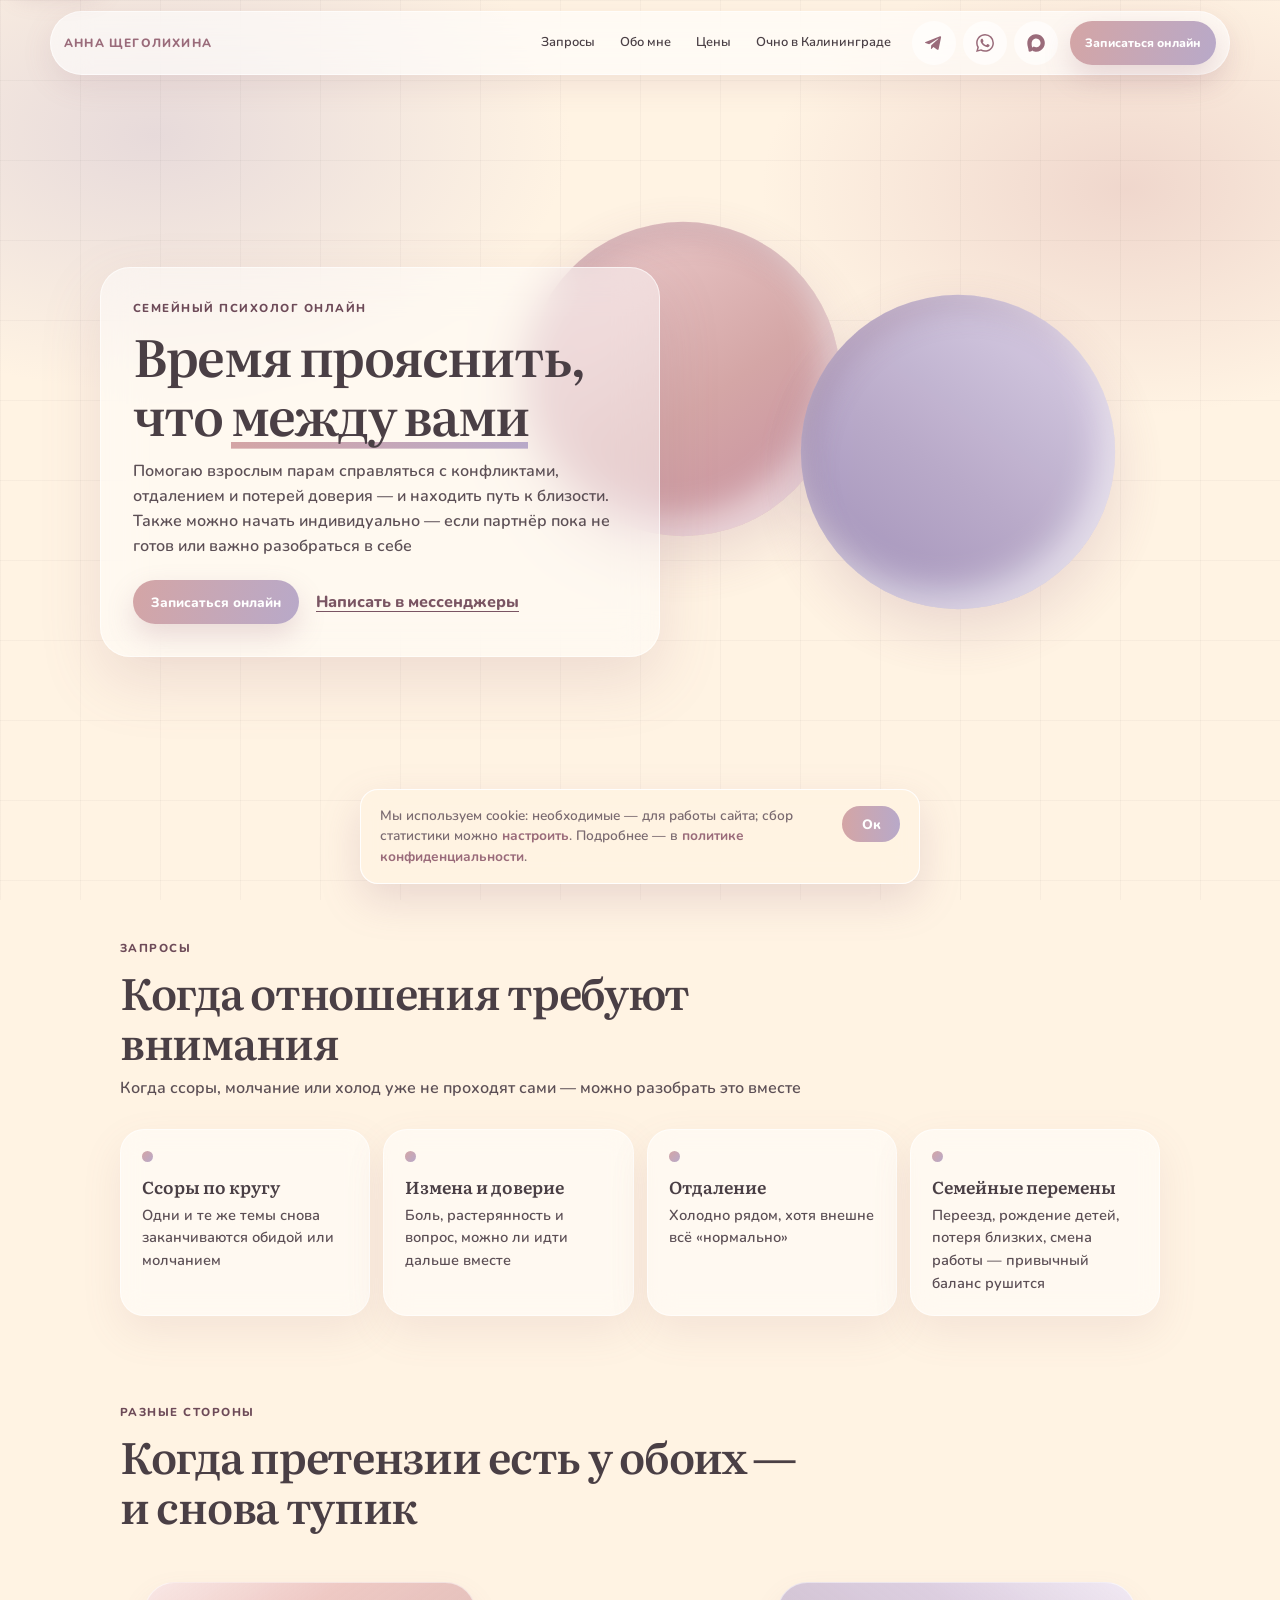
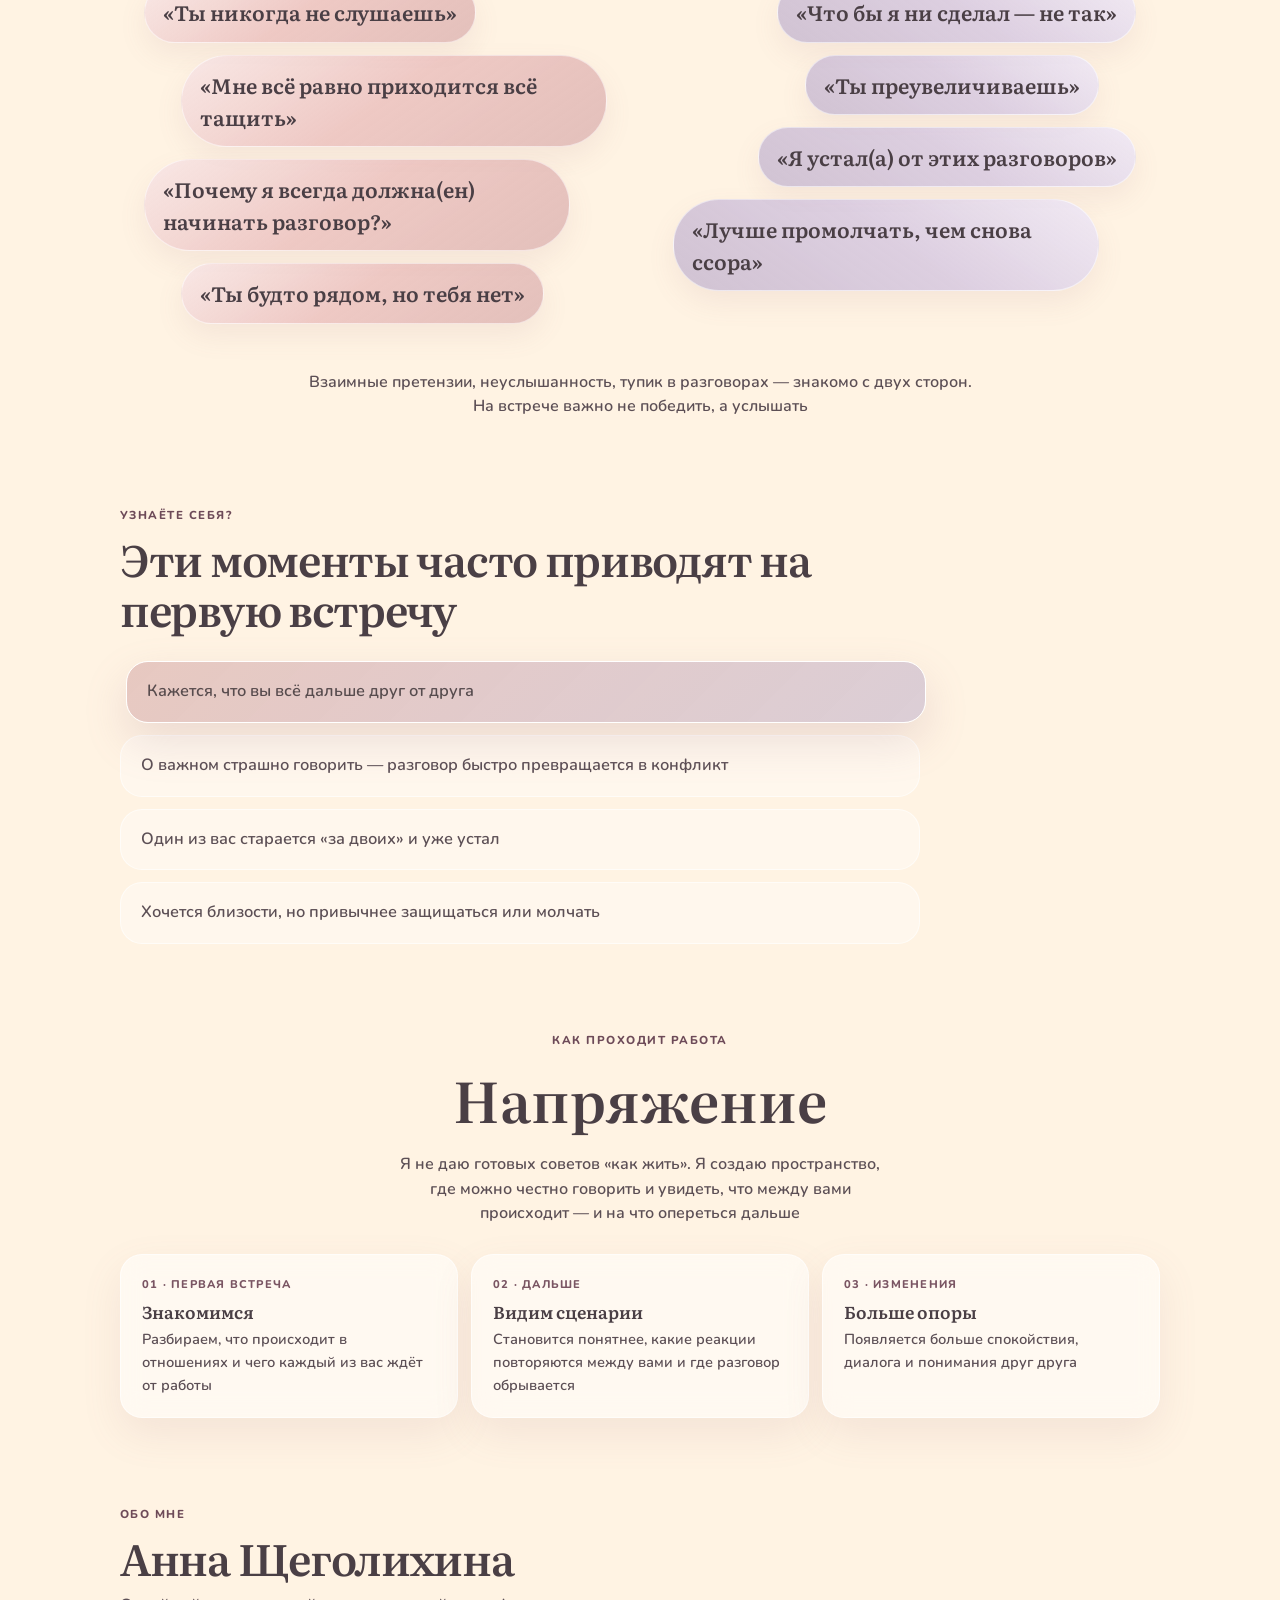
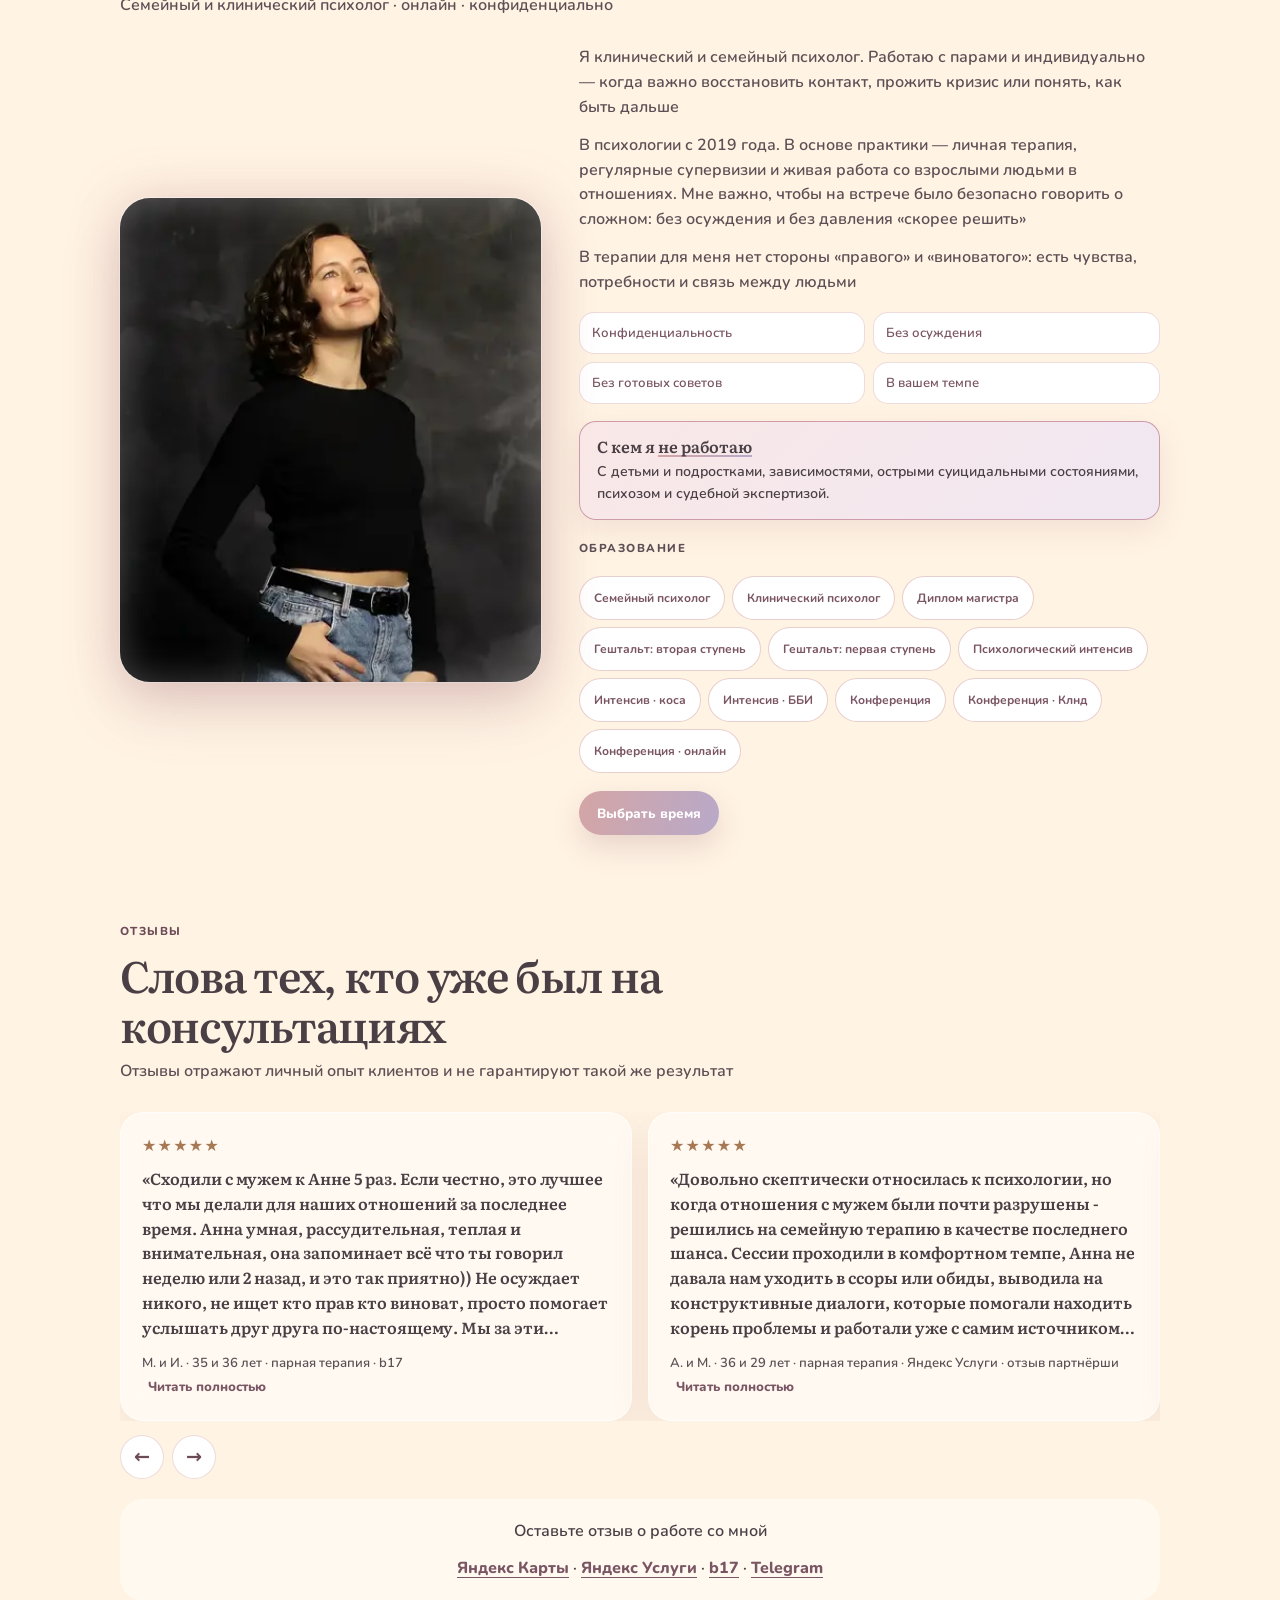
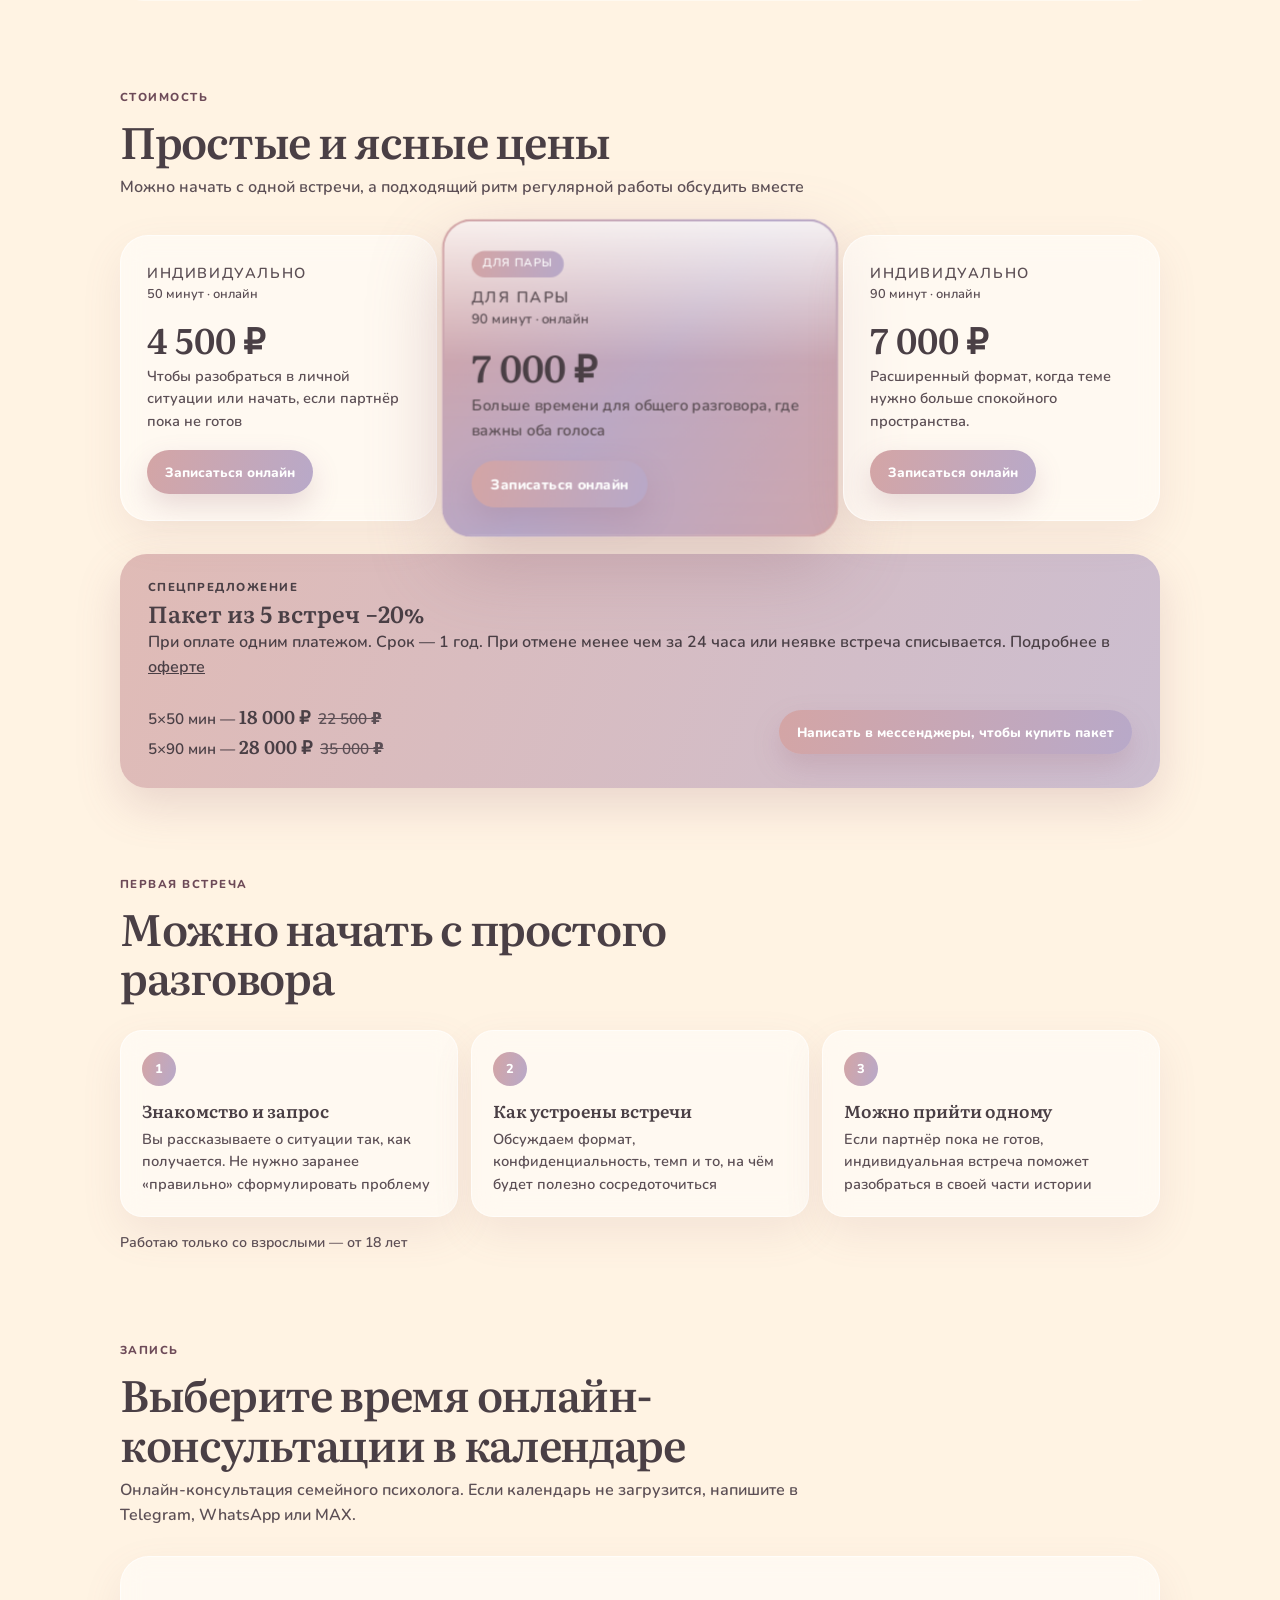
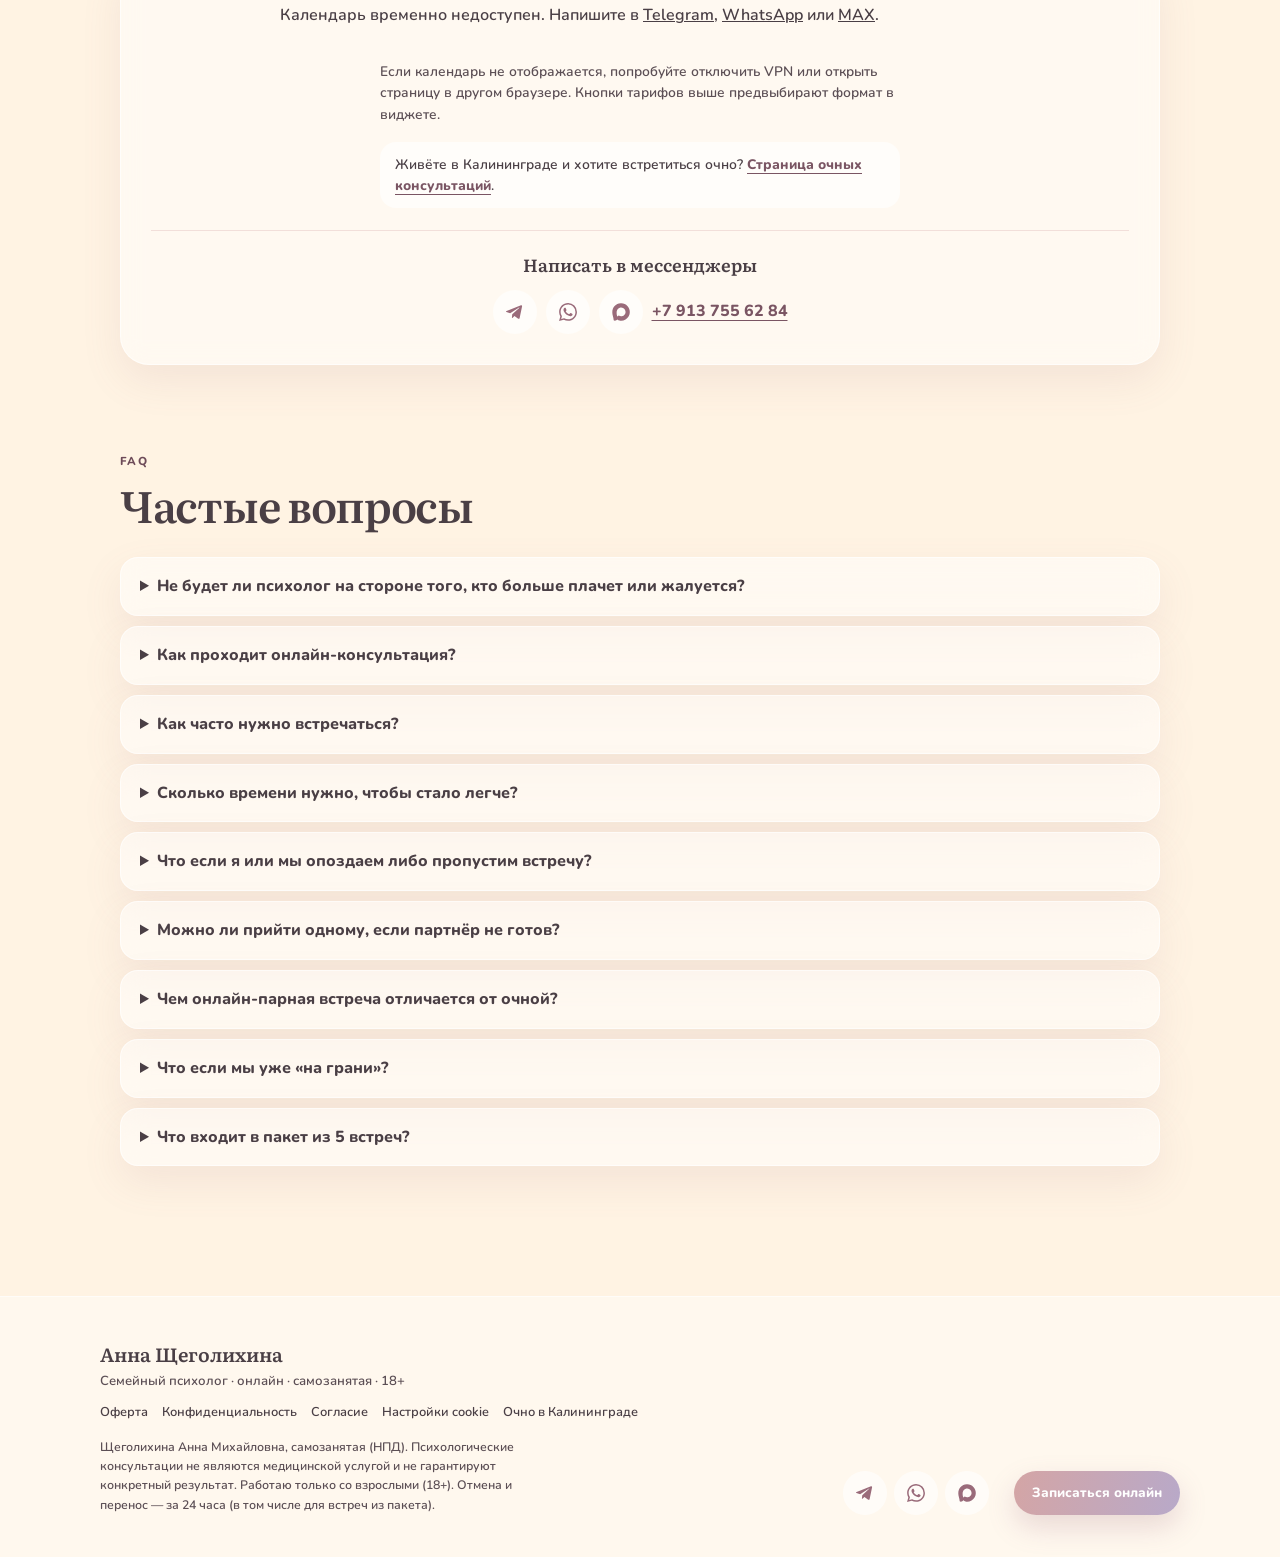
==== commit b21a3061: "Tighten copy and make voice-cloud gradients visible. Fix cloud washout from backdrop blur, expand th" ====
--- a/index.html
+++ b/index.html
@@ -22,7 +22,7 @@
 .hero{position:relative;display:grid;align-items:center;min-height:min(92vh,780px);max-width:1440px;margin:auto;padding:44px max(7%,calc((100% - 1080px)/2))}.hero-copy{width:min(560px,100%);padding:32px;border:1px solid #fff9;border-radius:30px;background:#ffffff78;box-shadow:0 24px 60px #9a6b7a2b;backdrop-filter:blur(20px)}.eyebrow{margin:0 0 9px;color:#6d4a58;font-size:.72rem;font-weight:800;letter-spacing:.13em;text-transform:uppercase}h1,h2,h3{font-family:var(--serif);font-weight:600;line-height:1.15}.hero h1{max-width:15ch;margin:0;font-size:clamp(2.2rem,4vw,3.5rem);letter-spacing:-.035em}.accent-line{background:linear-gradient(90deg,var(--rose),var(--lav)) no-repeat 0 94%;background-size:0 .13em;animation:underline 1s cubic-bezier(.22,1,.36,1) .8s forwards}.lead,.sec-head>p:not(.eyebrow),.copy,.calendar-note,.review-note{color:var(--muted)}.lead{margin:15px 0 0}.hero-actions{display:flex;align-items:center;flex-wrap:wrap;gap:17px;margin-top:22px}.ghost,.text-link{color:#7a5563;font-weight:800;text-decoration:underline;text-underline-offset:4px}
 .page{width:min(1080px,100%);margin:auto;padding:0 20px 40px}.sec{padding-top:88px;scroll-margin-top:72px}.sec-head{max-width:700px;margin-bottom:28px}.sec-head h2{margin:0;font-size:clamp(1.85rem,3.4vw,2.7rem);letter-spacing:-.03em}.sec-head>p:not(.eyebrow){margin:10px 0 0}.card,.problem,.path-card,.first-card,.price-card,.review,.faq-item,.booking,.bio-note,.not-work{border:1px solid #fff9;background:#ffffff83;box-shadow:0 16px 40px #9a6b7a1c;backdrop-filter:blur(13px)}
 .problem-grid{display:grid;grid-template-columns:repeat(4,1fr);gap:13px}.problem{padding:21px;border-radius:24px}.dot{width:11px;height:11px;margin-bottom:15px;border-radius:50%;background:linear-gradient(135deg,var(--rose),var(--lav))}.problem h3,.path-card h3,.first-card h3{margin:0 0 7px;font-size:1.08rem}.problem p,.path-card p,.first-card p,.price-card p{margin:0;color:var(--muted);font-size:.91rem}
-.voices-grid{display:grid;grid-template-columns:1fr 1fr;gap:18px}.clouds{display:flex;flex-direction:column;align-items:flex-start;gap:12px;padding:24px;border-radius:28px}.clouds.right{align-items:flex-end}.cloud{max-width:92%;padding:13px 18px;border-radius:999px;color:var(--ink);font-family:var(--serif);font-size:clamp(1rem,2vw,1.3rem);border:1px solid #fff6;box-shadow:0 12px 28px #9a6b7a18;backdrop-filter:blur(13px)}.clouds:not(.right) .cloud{background:linear-gradient(145deg,#f6e0e099,#d4a5a572)}.clouds.right .cloud{background:linear-gradient(215deg,#e8dff399,#b8a9c972)}.cloud:nth-child(2n){margin-left:8%}.right .cloud:nth-child(2n){margin-right:8%;margin-left:0}.voices-note{margin:22px auto 0;max-width:680px;text-align:center;color:var(--muted)}
+.voices-grid{display:grid;grid-template-columns:1fr 1fr;gap:18px}.clouds{display:flex;flex-direction:column;align-items:flex-start;gap:12px;padding:24px;border-radius:28px}.clouds.right{align-items:flex-end}.cloud{max-width:92%;padding:13px 18px;border-radius:999px;color:var(--ink);font-family:var(--serif);font-size:clamp(1rem,2vw,1.3rem);border:1px solid #fff8;box-shadow:0 12px 28px #9a6b7a18;backdrop-filter:none}.clouds:not(.right) .cloud{background:linear-gradient(145deg,#f8e6e6d9 0%,#e8b8b8b8 48%,#d4a5a5a6 100%)}.clouds.right .cloud{background:linear-gradient(215deg,#efe8f6d9 0%,#cfc0dfb8 48%,#b8a9c9a6 100%)}.cloud:nth-child(2n){margin-left:8%}.right .cloud:nth-child(2n){margin-right:8%;margin-left:0}.voices-note{margin:22px auto 0;max-width:680px;text-align:center;color:var(--muted)}
 .word-rows{display:grid;gap:12px;max-width:800px}.word-row{padding:18px 20px;border-radius:22px;background:#ffffff59;border:1px solid #fff9;color:var(--ink);transition:background .5s,border-color .5s,transform .5s,box-shadow .5s,opacity .5s,color .5s}.word-row p{margin:0;color:#5c4f55;font-size:1.02rem;line-height:1.45}.word-row.is-lit{background:linear-gradient(135deg,#d4a5a58c,#b8a9c980);border-color:#fff;color:#2f282c;transform:translateX(6px);box-shadow:0 18px 44px #a0788b33}.word-row.is-lit p{color:#2f282cc7}.word-row.is-past{opacity:.55;transform:scale(.985)}
 .kinetic-sec{text-align:center}.kinetic{position:relative;display:flex;align-items:center;justify-content:center;min-height:78px;margin:10px auto}.kw{position:absolute;left:50%;width:max-content;opacity:0;text-align:center;transform:translate(-50%,14px);font:600 clamp(2.2rem,5vw,3.5rem)/1.15 var(--serif);transition:.55s}.kw.active{opacity:1;transform:translate(-50%,0)}.kw.final.active{background:linear-gradient(90deg,var(--rose),var(--lav));-webkit-background-clip:text;background-clip:text;color:transparent}.path-copy{max-width:49ch;margin:14px auto;color:var(--muted)}.path-grid,.first-grid{display:grid;grid-template-columns:repeat(3,1fr);gap:13px;margin-top:28px;text-align:left}.path-card,.first-card{padding:21px;border-radius:22px}.step{margin:0 0 8px!important;color:#7a5563!important;font-size:.7rem!important;font-weight:800;letter-spacing:.11em;text-transform:uppercase}
 .about-layout{display:grid;grid-template-columns:.84fr 1.16fr;gap:38px;align-items:center}.portrait{position:relative;aspect-ratio:1/1.15;max-width:460px;overflow:hidden;border-radius:30px;box-shadow:0 24px 55px #9a6b7a45,0 0 0 1px #fff8,0 0 48px #d4a5a560;animation:float-photo 5.6s ease-in-out infinite}.portrait img{width:100%;height:100%;object-fit:cover;object-position:center 20%;display:block}.portrait::after{content:"";position:absolute;inset:0;border-radius:inherit;box-shadow:inset 0 0 40px #fff4;pointer-events:none}.bio-copy p{margin:0 0 13px;color:var(--muted)}.principles{display:grid;grid-template-columns:1fr 1fr;gap:8px;margin:17px 0}.principle{padding:10px 12px;border-radius:15px;background:#fff;color:#7a5563;font-size:.82rem;border:1px solid #d4a5a566}.bio-note,.not-work{padding:15px 17px;border-radius:17px;color:#4a3f45;font-size:.88rem}.not-work{margin-top:13px;border:1.5px solid #c4899acc;background:linear-gradient(135deg,#f8e6e6e6,#efe6f3e6);box-shadow:0 10px 28px #9a6b7a22}.not-work h3{margin:0 0 5px;font-size:1rem;color:var(--ink)}.accent-line-scroll{background:linear-gradient(90deg,var(--rose),var(--lav)) no-repeat 0 93%;background-size:0 .13em}.accent-line-scroll.is-on{animation:underline 1s cubic-bezier(.22,1,.36,1) .55s forwards}.diplomas{display:flex;flex-wrap:wrap;gap:7px;margin:18px 0}.diploma{border:1px solid #d4a5a588;border-radius:999px;background:#fff;padding:10px 14px;min-height:44px;color:#7a5563;font:700 .75rem var(--sans);cursor:pointer}
@@ -41,15 +41,15 @@
 <div class="ambient" aria-hidden="true"></div><div class="grid-soft" aria-hidden="true"></div><div class="blob-layer" aria-hidden="true"><div class="blob rose"><i></i></div><div class="blob lav"><i></i></div></div>
 <header class="site-header" id="siteHeader"><div class="header-inner"><a class="logo" href="/">Анна Щеголихина</a><nav class="nav" aria-label="Основная навигация"><a href="#problems">Запросы</a><a href="#about">Обо мне</a><a href="#pricing">Цены</a><a href="/kaliningrad/">Очно в Калининграде</a></nav><div class="socials"><a class="icon" href="https://t.me/annashhe" target="_blank" rel="noopener" aria-label="Telegram"><svg viewBox="0 0 24 24" fill="currentColor" width="18" height="18"><path d="M21.4 4.6 18.2 20c-.2 1.1-1 1.4-1.9.9l-5-3.7-2.4 2.3c-.3.3-.5.5-1 .5l.4-5.1 9.3-8.4c.4-.4-.1-.6-.6-.3L5.5 13.5.6 12c-1.1-.3-1.1-1 .2-1.5L20 3.1c.9-.3 1.7.2 1.4 1.5Z"/></svg></a><a class="icon" href="https://wa.me/79137556284" target="_blank" rel="noopener" aria-label="WhatsApp"><svg viewBox="0 0 24 24" fill="currentColor" width="18" height="18"><path d="M17.472 14.382c-.297-.149-1.758-.867-2.03-.967-.273-.099-.471-.148-.67.15-.197.297-.767.966-.94 1.164-.173.199-.347.223-.644.075-.297-.15-1.255-.463-2.39-1.475-.883-.788-1.48-1.761-1.653-2.059-.173-.297-.018-.458.13-.606.134-.133.298-.347.446-.52.149-.174.198-.298.298-.497.099-.198.05-.371-.025-.52-.075-.149-.669-1.612-.916-2.207-.242-.579-.487-.5-.669-.51-.173-.008-.371-.01-.57-.01-.198 0-.52.074-.792.372-.272.297-1.04 1.016-1.04 2.479 0 1.462 1.065 2.875 1.213 3.074.149.198 2.096 3.2 5.077 4.487.709.306 1.262.489 1.694.625.712.227 1.36.195 1.871.118.571-.085 1.758-.719 2.006-1.413.248-.694.248-1.289.173-1.413-.074-.124-.272-.198-.57-.347m-5.421 7.403h-.004a9.87 9.87 0 01-5.031-1.378l-.361-.214-3.741.982.998-3.648-.235-.374a9.86 9.86 0 01-1.51-5.26c.001-5.45 4.436-9.884 9.888-9.884 2.64 0 5.122 1.03 6.988 2.898a9.825 9.825 0 012.893 6.994c-.003 5.45-4.435 9.884-9.885 9.884m8.413-18.297A11.815 11.815 0 0012.05 0C5.495 0 .16 5.335.157 11.892c0 2.096.547 4.142 1.588 5.945L.057 24l6.305-1.654a11.882 11.882 0 005.683 1.448h.005c6.554 0 11.89-5.335 11.893-11.893a11.821 11.821 0 00-3.48-8.413z"/></svg></a><a class="icon" href="https://max.ru/u/f9LHodD0cOKrHIa3XdZycCKQSXXx0dFf9Ck7hXPtx3Ti-6RSxFnoPC7d1Ag" target="_blank" rel="noopener" aria-label="MAX"><svg viewBox="0 0 720 720" fill="currentColor" width="18" height="18"><path d="M350.4,9.6C141.8,20.5,4.1,184.1,12.8,390.4c3.8,90.3,40.1,168,48.7,253.7,2.2,22.2-4.2,49.6,21.4,59.3,31.5,11.9,79.8-8.1,106.2-26.4,9-6.1,17.6-13.2,24.2-22,27.3,18.1,53.2,35.6,85.7,43.4,143.1,34.3,299.9-44.2,369.6-170.3C799.6,291.2,622.5-4.6,350.4,9.6h0ZM269.4,504c-11.3,8.8-22.2,20.8-34.7,27.7-18.1,9.7-23.7-.4-30.5-16.4-21.4-50.9-24-137.6-11.5-190.9,16.8-72.5,72.9-136.3,150-143.1,78-6.9,150.4,32.7,183.1,104.2,72.4,159.1-112.9,316.2-256.4,218.6h0Z"/></svg></a></div><a class="btn header-cta" href="#booking">Записаться онлайн</a><button class="burger" id="burger" aria-label="Открыть меню" aria-expanded="false">☰</button><div class="mobile-panel" id="mobilePanel"><nav><a href="#problems">Запросы</a><a href="#about">Обо мне</a><a href="#pricing">Цены</a><a href="/kaliningrad/">Очно в Калининграде</a></nav></div></div></header>
 <main>
-<section class="hero"><div class="hero-copy"><p class="eyebrow">Семейный психолог онлайн</p><h1>Время прояснить, что <span class="accent-line">между вами</span></h1><p class="lead">Помогаю взрослым парам справляться с конфликтами, отдалением и потерей доверия — и находить путь к близости. Также можно начать индивидуально — если партнёр пока не готов или важно разобраться в своей части</p><div class="hero-actions"><a class="btn" href="#booking">Записаться онлайн</a><a class="ghost" href="#messengers">Написать в мессенджеры</a></div></div></section>
+<section class="hero"><div class="hero-copy"><p class="eyebrow">Семейный психолог онлайн</p><h1>Время прояснить, что <span class="accent-line">между вами</span></h1><p class="lead">Помогаю взрослым парам справляться с конфликтами, отдалением и потерей доверия — и находить путь к близости. Также можно начать индивидуально — если партнёр пока не готов или важно разобраться в себе</p><div class="hero-actions"><a class="btn" href="#booking">Записаться онлайн</a><a class="ghost" href="#messengers">Написать в мессенджеры</a></div></div></section>
     <div class="page">
 <section class="sec" id="problems"><div class="sec-head"><p class="eyebrow">Запросы</p><h2>Когда отношения требуют внимания</h2><p>Когда ссоры, молчание или холод уже не проходят сами — можно разобрать это вместе</p></div><div class="problem-grid"><article class="problem"><div class="dot"></div><h3>Ссоры по кругу</h3><p>Одни и те же темы снова заканчиваются обидой или молчанием</p></article><article class="problem"><div class="dot"></div><h3>Измена и доверие</h3><p>Боль, растерянность и вопрос, можно ли идти дальше вместе</p></article><article class="problem"><div class="dot"></div><h3>Отдаление</h3><p>Холодно рядом, хотя внешне всё «нормально»</p></article><article class="problem"><div class="dot"></div><h3>Семейные перемены</h3><p>Переезд, рождение детей, потеря близких, смена работы — привычный баланс рушится</p></article></div></section>
-<section class="sec" id="voices"><div class="sec-head"><p class="eyebrow">Разные стороны</p><h2>Когда претензии есть у обоих — и никто не слышит</h2></div><div class="voices-grid"><div class="clouds"><div class="cloud">«Ты никогда не слушаешь»</div><div class="cloud">«Мне всё равно приходится всё тащить»</div><div class="cloud">«Почему я всегда должна(ен) начинать разговор?»</div><div class="cloud">«Ты будто рядом, но тебя нет»</div></div><div class="clouds right"><div class="cloud">«Что бы я ни сделал — не так»</div><div class="cloud">«Ты преувеличиваешь»</div><div class="cloud">«Я устал(а) от этих разговоров»</div><div class="cloud">«Лучше промолчать, чем снова ссора»</div></div></div><p class="voices-note">Взаимные претензии, неуслышанность, тупик в разговорах — знакомо с двух сторон. На встрече важно не победить, а услышать</p></section>
+<section class="sec" id="voices"><div class="sec-head"><p class="eyebrow">Разные стороны</p><h2>Когда претензии есть у обоих — и снова тупик</h2></div><div class="voices-grid"><div class="clouds"><div class="cloud">«Ты никогда не слушаешь»</div><div class="cloud">«Мне всё равно приходится всё тащить»</div><div class="cloud">«Почему я всегда должна(ен) начинать разговор?»</div><div class="cloud">«Ты будто рядом, но тебя нет»</div></div><div class="clouds right"><div class="cloud">«Что бы я ни сделал — не так»</div><div class="cloud">«Ты преувеличиваешь»</div><div class="cloud">«Я устал(а) от этих разговоров»</div><div class="cloud">«Лучше промолчать, чем снова ссора»</div></div></div><p class="voices-note">Взаимные претензии, неуслышанность, тупик в разговорах — знакомо с двух сторон. На встрече важно не победить, а услышать</p></section>
 <section class="sec" id="recognize"><div class="sec-head"><p class="eyebrow">Узнаёте себя?</p><h2>Эти моменты часто приводят на первую встречу</h2></div><div class="word-rows" id="recognizeRows"><article class="word-row" data-row><p>Кажется, что вы всё дальше друг от друга</p></article><article class="word-row" data-row><p>О важном страшно говорить — разговор быстро превращается в конфликт</p></article><article class="word-row" data-row><p>Один из вас старается «за двоих» и уже устал</p></article><article class="word-row" data-row><p>Хочется близости, но привычнее защищаться или молчать</p></article></div></section>
 <section class="sec kinetic-sec" id="path-words"><p class="eyebrow">Как проходит работа</p><div class="kinetic" aria-live="polite"><span class="kw">Молчание</span><span class="kw">Напряжение</span><span class="kw">Диалог</span><span class="kw final">Близость</span></div><p class="path-copy">Я не даю готовых советов «как жить». Я создаю пространство, где можно честно говорить и увидеть, что между вами происходит — и на что опереться дальше</p><div class="path-grid"><article class="path-card"><p class="step">01 · первая встреча</p><h3>Знакомимся</h3><p>Разбираем, что происходит в отношениях и чего каждый из вас ждёт от работы</p></article><article class="path-card"><p class="step">02 · дальше</p><h3>Видим сценарии</h3><p>Становится понятнее, какие реакции повторяются между вами и где разговор обрывается</p></article><article class="path-card"><p class="step">03 · изменения</p><h3>Больше опоры</h3><p>Появляется больше спокойствия, диалога и понимания друг друга</p></article></div></section>
-<section class="sec" id="about"><div class="sec-head"><p class="eyebrow">Обо мне</p><h2>Анна Щеголихина</h2><p>Семейный и клинический психолог · онлайн · конфиденциально</p></div><div class="about-layout"><div class="portrait"><img src="assets/portrait-920.webp" srcset="assets/portrait-460.webp 460w, assets/portrait-920.webp 920w" sizes="(max-width:900px) 82vw,460px" width="460" height="529" loading="lazy" decoding="async" alt="Анна Щеголихина, семейный психолог онлайн"></div><div class="bio-copy"><p>Я клинический и семейный психолог. Работаю со взрослыми парами и взрослыми индивидуально — когда важно восстановить контакт, прожить кризис или понять, как быть дальше</p><p>В терапии для меня нет стороны «правого» и «виноватого»: есть чувства, потребности и связь между людьми</p><div class="principles"><div class="principle">Конфиденциальность</div><div class="principle">Без осуждения</div><div class="principle">Без готовых советов</div><div class="principle">В вашем темпе</div></div><div class="not-work"><h3>С кем я <span class="accent-line-scroll">не работаю</span></h3>С детьми и подростками, зависимостями, острыми суицидальными состояниями, психозом и судебной экспертизой.</div><p class="eyebrow" style="margin-top:20px">Образование</p><div class="diplomas"><button class="diploma" data-diploma="assets/diplomas/НИИДПО_Диплом_ПП_с_квалификацией_Семейный_психолог_Щеголихина_Анна.webp">Семейный психолог</button><button class="diploma" data-diploma="assets/diplomas/НИИДПО_Диплом_ПП_с_квалификацией_Клинический_психолог_Щеголихина_Анна.webp">Клинический психолог</button><button class="diploma" data-diploma="assets/diplomas/КемГУ_Диплом_магистра_Прикладная_Математика_и_Информатика_Щеголихина_Анна.webp">Диплом магистра</button><button class="diploma" data-diploma="assets/diplomas/Сертификат психолога Анны Щеголихиной Вторая ступень 2025.webp">Гештальт: вторая ступень</button><button class="diploma" data-diploma="assets/diplomas/Сертификат психолога Анны Щеголихиной Первая ступень 2023.webp">Гештальт: первая ступень</button><button class="diploma" data-diploma="assets/diplomas/Сертификат психолога Анны Щеголихиной Интенсив 2024 Калининград.webp">Психологический интенсив</button><button class="diploma" data-diploma="assets/diplomas/Сертификат психолога Анны Щеголихиной Интенсив 2024 коса.webp">Интенсив · коса</button><button class="diploma" data-diploma="assets/diplomas/Сертификат психолога Анны Щеголихиной Интенсив 2025 ББИ.webp">Интенсив · ББИ</button><button class="diploma" data-diploma="assets/diplomas/Сертификат психолога Анны Щеголихиной Конференция 2024.webp">Конференция</button><button class="diploma" data-diploma="assets/diplomas/Сертификат психолога Анны Щеголихиной Конференция 2025 Клнд.webp">Конференция · Клнд</button><button class="diploma" data-diploma="assets/diplomas/Сертификат психолога Анны Щеголихиной Конференция 2025 Онлайн.webp">Конференция · онлайн</button></div><a class="btn" href="#booking">Выбрать время</a></div></div></section>
-<section class="sec" id="reviews"><div class="sec-head"><p class="eyebrow">Отзывы</p><h2>Слова тех, кто уже был на встрече</h2><p class="review-note">Отзывы отражают личный опыт клиентов и не гарантируют такой же результат</p></div><div class="reviews-wrap"><div class="reviews" id="reviewsTrack"><article class="review"><p class="stars" aria-hidden="true">★★★★★</p><blockquote>«Сходили с мужем к Анне 5 раз. Если честно, это лучшее что мы делали для наших отношений за последнее время. Анна умная, рассудительная, теплая и внимательная, она запоминает всё что ты говорил неделю или 2 назад, и это так приятно)) Не осуждает никого, не ищет кто прав кто виноват, просто помогает услышать друг друга по-настоящему. Мы за эти встречи смогли разобраться с ожиданиями друг от друга, с ролями в семье... и знаете, я выходила после каждого сеанса как заново влюблённая... в мужа, в нас. Очень советую Анну, она правда крутой семейный психолог!!»</blockquote><cite>М. и И. · 35 и 36 лет · парная терапия · b17</cite><br><button class="review-toggle" type="button">Читать полностью</button></article><article class="review"><p class="stars" aria-hidden="true">★★★★★</p><blockquote>«Довольно скептически относилась к психологии, но когда отношения с мужем были почти разрушены - решились на семейную терапию в качестве последнего шанса. Сессии проходили в комфортном темпе, Анна не давала нам уходить в ссоры или обиды, выводила на конструктивные диалоги, которые помогали находить корень проблемы и работали уже с самим источником разлада. Сейчас прошло несколько месяцев с начала терапии, и я очень благодарна Анне за ее профессионализм, такт, комфорт благодаря которым нам удалось сохранить семью, конечно впереди еще много работы, но сейчас ситуация сильно изменилась, так как мы наконец стали слышать друг друга. Спасибо большое, очень рада что нашла вас»</blockquote><cite>А. и М. · 36 и 29 лет · парная терапия · Яндекс Услуги · отзыв партнёрши</cite><br><button class="review-toggle" type="button">Читать полностью</button></article><article class="review"><p class="stars" aria-hidden="true">★★★★★</p><blockquote>«Аня, привет) Решил всё-таки написать, хотя обычно не оставляю отзывы. Я пришел к тебе с конкретной целью наладить отношения с женой, так как дело шло к разводу, думал, мы с тобой будем разбирать наши с ней диалоги, искать компромиссы... В итоге меньше чем за год я разобрался в себе так, что это отразилось вообще на всём. Я стал увереннее, спокойное такое ровное состояние появилось) на работе стало легче, и с друзьями, и просто с самим собой. С женой кстати, все наладилось довольно быстро, чему я очень рад! Спасибо тебе огромное. Если честно, я раньше думал, что терапия это что-то заумное)) а оказалось наоборот, понятное и можно сказать приятное) Если у меня вновь возникнут какие-то трудности в жизни, обязательно вернусь!»</blockquote><cite>И. · 41 год · b17</cite><br><button class="review-toggle" type="button">Читать полностью</button></article><article class="review"><p class="stars" aria-hidden="true">★★★★★</p><blockquote>«Прохожу терапию у Анны несколько месяцев и чувствую реальный результат. Каждая встреча точная и продуктивная, без лишних разговоров ни о чём. Благодаря этим сессиям я лучше понимаю себя, спокойнее реагирую на стресс и выстраиваю отношения с женой иначе. Ценно, что изменения ощущаются в повседневной жизни, а не только во время разговора. Анна умеет видеть то, что самому сложно заметить, и помогает найти свои решения.»</blockquote><cite>И. · 38 лет · Яндекс Карты</cite><br><button class="review-toggle" type="button">Читать полностью</button></article><article class="review"><p class="stars" aria-hidden="true">★★★★★</p><blockquote>«Большая благодарность Анне, за ее человечность, отличный подход без копания в детских травмах если это некомфортно, подсвечивает такие важные моменты, которых я бы точно не заметила если бы разбиралась в одиночку. Очень нравится наше общение, где меня принимают разной. Когда я обратилась за помощью изначально, я уже ни во что не верила и готова была опустить руки, но спустя несколько месяцев продуктивной работы, вижу этот колоссальный прогресс и понимаю, что точно хочу прожить эту жизнь в гармонии с собой и быть наполненным сосудом! Спасибо, Анна, вы вернули мне себя»</blockquote><cite>М. · 32 года · Яндекс Услуги</cite><br><button class="review-toggle" type="button">Читать полностью</button></article><article class="review"><p class="stars" aria-hidden="true">★★★★★</p><blockquote>«Проходил через развод и обратился к Анне, чтобы не утонуть в эмоциях. Работа помогла мне держать голову холодной, не влетать в конфликты и постепенно собрать себя заново. Чувствую, что вышел из ситуации гораздо сильнее, чем мог бы сам. Спасибо!»</blockquote><cite>М. · 49 лет · b17</cite><br><button class="review-toggle" type="button">Читать полностью</button></article><article class="review"><p class="stars" aria-hidden="true">★★★★★</p><blockquote>«Аня, добрый день! Хочу написать отзыв о работе с тобой, вдруг это кому-то поможет ещё) Прошло полгода с того момента как мы начали наши встречи, и я уже чувствую реальную разницу в себе. Раньше постоянное напряжение, выгорание и тревога были нормой, я почти не умел останавливаться и отдыхать, мне вечно казалось, что я куда-то не успеваю и что всё чего я добиваюсь недостаточно (( Сейчас же я стал рациональнее распределять задачи, слушать себя и свои приоритеты, и могу принимать решения без постоянного внутреннего давления. Появилось ощущение, что можно идти к целям, не „раздавливая“ себя при этом. С тобой легко говорить обо всём, даже о сомнениях и страхах, которые раньше казались стыдными. Ты помогаешь видеть то, что я сам обычно не замечаю, задаёшь точные вопросы, и благодаря этому я начинаю понимать свои мотивации и реакции. Иногда бывает непросто, но после встреч остаётся ясность и уверенность, что я двигаюсь в правильном направлении. Очень благодарен за твоё внимание и поддержку! Планирую продолжать встречи, потому что понимаю, что ещё многое могу открыть для себя с твоей помощью )»</blockquote><cite>С. · 44 года · личные сообщения</cite><br><button class="review-toggle" type="button">Читать полностью</button></article></div><div class="carousel-controls"><button class="carousel-button" id="reviewPrev" aria-label="Предыдущий отзыв">←</button><button class="carousel-button" id="reviewNext" aria-label="Следующий отзыв">→</button></div><div class="review-cta"><p>Оставьте отзыв о работе со мной</p><a class="ghost" target="_blank" rel="noopener" href="https://yandex.ru/profile/119983917035?tab=reviews">Яндекс Карты</a> · <a class="ghost" target="_blank" rel="noopener" href="https://uslugi.yandex.ru/search?action=addReview&profile=AnnaShh-3119113">Яндекс Услуги</a> · <a class="ghost" target="_blank" rel="noopener" href="https://www.b17.ru/annams/#otzyv">b17</a> · <a class="ghost" target="_blank" rel="noopener" href="https://t.me/annashhe">Telegram</a></div></div></section>
-<section class="sec" id="pricing"><div class="sec-head"><p class="eyebrow">Стоимость</p><h2>Простые и ясные цены</h2><p>Можно начать с одной встречи, а подходящий ритм регулярной работы обсудить вместе</p></div><div class="price-grid"><article class="price-card"><p class="label">Индивидуально</p><p class="meta">50 минут · онлайн</p><p class="amount">4 500 ₽</p><p>Чтобы разобраться в личной ситуации или начать, если партнёр пока не готов</p><a class="btn" href="#booking" data-therapy-type="individual">Записаться онлайн</a></article><article class="price-card featured"><span class="badge">Для пары</span><p class="label">Для пары</p><p class="meta">90 минут · онлайн</p><p class="amount">7 000 ₽</p><p>Больше времени для общего разговора, где важны оба голоса</p><a class="btn" href="#booking" data-therapy-type="family">Записаться онлайн</a></article><article class="price-card"><p class="label">Индивидуально</p><p class="meta">90 минут · онлайн</p><p class="amount">7 000 ₽</p><p>Расширенный формат, когда теме нужно больше спокойного пространства.</p><a class="btn" href="#booking" data-therapy-type="individual90">Записаться онлайн</a></article></div><div class="package"><div><p class="eyebrow">Спецпредложение</p><h3>Пакет из 5 встреч −20%</h3><p>Оплата одним платежом. Срок — 1 год. При отмене менее чем за 24 часа или неявке встреча списывается. Подробнее в <a href="/oferta/" target="_blank" rel="noopener">оферте</a></p></div><div class="package-prices"><div>5×50 мин — <strong>18 000 ₽</strong> <del>22 500 ₽</del></div><div>5×90 мин — <strong>28 000 ₽</strong> <del>35 000 ₽</del></div></div><a class="btn" href="#messengers">Написать в мессенджеры, чтобы купить пакет</a></div></section>
+<section class="sec" id="about"><div class="sec-head"><p class="eyebrow">Обо мне</p><h2>Анна Щеголихина</h2><p>Семейный и клинический психолог · онлайн · конфиденциально</p></div><div class="about-layout"><div class="portrait"><img src="assets/portrait-920.webp" srcset="assets/portrait-460.webp 460w, assets/portrait-920.webp 920w" sizes="(max-width:900px) 82vw,460px" width="460" height="529" loading="lazy" decoding="async" alt="Анна Щеголихина, семейный психолог онлайн"></div><div class="bio-copy"><p>Я клинический и семейный психолог. Работаю с парами и индивидуально — когда важно восстановить контакт, прожить кризис или понять, как быть дальше</p><p>В психологии с 2019 года. В основе практики — личная терапия, регулярные супервизии и живая работа со взрослыми людьми в отношениях. Мне важно, чтобы на встрече было безопасно говорить о сложном: без осуждения и без давления «скорее решить»</p><p>В терапии для меня нет стороны «правого» и «виноватого»: есть чувства, потребности и связь между людьми</p><div class="principles"><div class="principle">Конфиденциальность</div><div class="principle">Без осуждения</div><div class="principle">Без готовых советов</div><div class="principle">В вашем темпе</div></div><div class="not-work"><h3>С кем я <span class="accent-line-scroll">не работаю</span></h3>С детьми и подростками, зависимостями, острыми суицидальными состояниями, психозом и судебной экспертизой.</div><p class="eyebrow" style="margin-top:20px">Образование</p><div class="diplomas"><button class="diploma" data-diploma="assets/diplomas/НИИДПО_Диплом_ПП_с_квалификацией_Семейный_психолог_Щеголихина_Анна.webp">Семейный психолог</button><button class="diploma" data-diploma="assets/diplomas/НИИДПО_Диплом_ПП_с_квалификацией_Клинический_психолог_Щеголихина_Анна.webp">Клинический психолог</button><button class="diploma" data-diploma="assets/diplomas/КемГУ_Диплом_магистра_Прикладная_Математика_и_Информатика_Щеголихина_Анна.webp">Диплом магистра</button><button class="diploma" data-diploma="assets/diplomas/Сертификат психолога Анны Щеголихиной Вторая ступень 2025.webp">Гештальт: вторая ступень</button><button class="diploma" data-diploma="assets/diplomas/Сертификат психолога Анны Щеголихиной Первая ступень 2023.webp">Гештальт: первая ступень</button><button class="diploma" data-diploma="assets/diplomas/Сертификат психолога Анны Щеголихиной Интенсив 2024 Калининград.webp">Психологический интенсив</button><button class="diploma" data-diploma="assets/diplomas/Сертификат психолога Анны Щеголихиной Интенсив 2024 коса.webp">Интенсив · коса</button><button class="diploma" data-diploma="assets/diplomas/Сертификат психолога Анны Щеголихиной Интенсив 2025 ББИ.webp">Интенсив · ББИ</button><button class="diploma" data-diploma="assets/diplomas/Сертификат психолога Анны Щеголихиной Конференция 2024.webp">Конференция</button><button class="diploma" data-diploma="assets/diplomas/Сертификат психолога Анны Щеголихиной Конференция 2025 Клнд.webp">Конференция · Клнд</button><button class="diploma" data-diploma="assets/diplomas/Сертификат психолога Анны Щеголихиной Конференция 2025 Онлайн.webp">Конференция · онлайн</button></div><a class="btn" href="#booking">Выбрать время</a></div></div></section>
+<section class="sec" id="reviews"><div class="sec-head"><p class="eyebrow">Отзывы</p><h2>Слова тех, кто уже был на консультациях</h2><p class="review-note">Отзывы отражают личный опыт клиентов и не гарантируют такой же результат</p></div><div class="reviews-wrap"><div class="reviews" id="reviewsTrack"><article class="review"><p class="stars" aria-hidden="true">★★★★★</p><blockquote>«Сходили с мужем к Анне 5 раз. Если честно, это лучшее что мы делали для наших отношений за последнее время. Анна умная, рассудительная, теплая и внимательная, она запоминает всё что ты говорил неделю или 2 назад, и это так приятно)) Не осуждает никого, не ищет кто прав кто виноват, просто помогает услышать друг друга по-настоящему. Мы за эти встречи смогли разобраться с ожиданиями друг от друга, с ролями в семье... и знаете, я выходила после каждого сеанса как заново влюблённая... в мужа, в нас. Очень советую Анну, она правда крутой семейный психолог!!»</blockquote><cite>М. и И. · 35 и 36 лет · парная терапия · b17</cite><br><button class="review-toggle" type="button">Читать полностью</button></article><article class="review"><p class="stars" aria-hidden="true">★★★★★</p><blockquote>«Довольно скептически относилась к психологии, но когда отношения с мужем были почти разрушены - решились на семейную терапию в качестве последнего шанса. Сессии проходили в комфортном темпе, Анна не давала нам уходить в ссоры или обиды, выводила на конструктивные диалоги, которые помогали находить корень проблемы и работали уже с самим источником разлада. Сейчас прошло несколько месяцев с начала терапии, и я очень благодарна Анне за ее профессионализм, такт, комфорт благодаря которым нам удалось сохранить семью, конечно впереди еще много работы, но сейчас ситуация сильно изменилась, так как мы наконец стали слышать друг друга. Спасибо большое, очень рада что нашла вас»</blockquote><cite>А. и М. · 36 и 29 лет · парная терапия · Яндекс Услуги · отзыв партнёрши</cite><br><button class="review-toggle" type="button">Читать полностью</button></article><article class="review"><p class="stars" aria-hidden="true">★★★★★</p><blockquote>«Аня, привет) Решил всё-таки написать, хотя обычно не оставляю отзывы. Я пришел к тебе с конкретной целью наладить отношения с женой, так как дело шло к разводу, думал, мы с тобой будем разбирать наши с ней диалоги, искать компромиссы... В итоге меньше чем за год я разобрался в себе так, что это отразилось вообще на всём. Я стал увереннее, спокойное такое ровное состояние появилось) на работе стало легче, и с друзьями, и просто с самим собой. С женой кстати, все наладилось довольно быстро, чему я очень рад! Спасибо тебе огромное. Если честно, я раньше думал, что терапия это что-то заумное)) а оказалось наоборот, понятное и можно сказать приятное) Если у меня вновь возникнут какие-то трудности в жизни, обязательно вернусь!»</blockquote><cite>И. · 41 год · b17</cite><br><button class="review-toggle" type="button">Читать полностью</button></article><article class="review"><p class="stars" aria-hidden="true">★★★★★</p><blockquote>«Прохожу терапию у Анны несколько месяцев и чувствую реальный результат. Каждая встреча точная и продуктивная, без лишних разговоров ни о чём. Благодаря этим сессиям я лучше понимаю себя, спокойнее реагирую на стресс и выстраиваю отношения с женой иначе. Ценно, что изменения ощущаются в повседневной жизни, а не только во время разговора. Анна умеет видеть то, что самому сложно заметить, и помогает найти свои решения.»</blockquote><cite>И. · 38 лет · Яндекс Карты</cite><br><button class="review-toggle" type="button">Читать полностью</button></article><article class="review"><p class="stars" aria-hidden="true">★★★★★</p><blockquote>«Большая благодарность Анне, за ее человечность, отличный подход без копания в детских травмах если это некомфортно, подсвечивает такие важные моменты, которых я бы точно не заметила если бы разбиралась в одиночку. Очень нравится наше общение, где меня принимают разной. Когда я обратилась за помощью изначально, я уже ни во что не верила и готова была опустить руки, но спустя несколько месяцев продуктивной работы, вижу этот колоссальный прогресс и понимаю, что точно хочу прожить эту жизнь в гармонии с собой и быть наполненным сосудом! Спасибо, Анна, вы вернули мне себя»</blockquote><cite>М. · 32 года · Яндекс Услуги</cite><br><button class="review-toggle" type="button">Читать полностью</button></article><article class="review"><p class="stars" aria-hidden="true">★★★★★</p><blockquote>«Проходил через развод и обратился к Анне, чтобы не утонуть в эмоциях. Работа помогла мне держать голову холодной, не влетать в конфликты и постепенно собрать себя заново. Чувствую, что вышел из ситуации гораздо сильнее, чем мог бы сам. Спасибо!»</blockquote><cite>М. · 49 лет · b17</cite><br><button class="review-toggle" type="button">Читать полностью</button></article><article class="review"><p class="stars" aria-hidden="true">★★★★★</p><blockquote>«Аня, добрый день! Хочу написать отзыв о работе с тобой, вдруг это кому-то поможет ещё) Прошло полгода с того момента как мы начали наши встречи, и я уже чувствую реальную разницу в себе. Раньше постоянное напряжение, выгорание и тревога были нормой, я почти не умел останавливаться и отдыхать, мне вечно казалось, что я куда-то не успеваю и что всё чего я добиваюсь недостаточно (( Сейчас же я стал рациональнее распределять задачи, слушать себя и свои приоритеты, и могу принимать решения без постоянного внутреннего давления. Появилось ощущение, что можно идти к целям, не „раздавливая“ себя при этом. С тобой легко говорить обо всём, даже о сомнениях и страхах, которые раньше казались стыдными. Ты помогаешь видеть то, что я сам обычно не замечаю, задаёшь точные вопросы, и благодаря этому я начинаю понимать свои мотивации и реакции. Иногда бывает непросто, но после встреч остаётся ясность и уверенность, что я двигаюсь в правильном направлении. Очень благодарен за твоё внимание и поддержку! Планирую продолжать встречи, потому что понимаю, что ещё многое могу открыть для себя с твоей помощью )»</blockquote><cite>С. · 44 года · личные сообщения</cite><br><button class="review-toggle" type="button">Читать полностью</button></article></div><div class="carousel-controls"><button class="carousel-button" id="reviewPrev" aria-label="Предыдущий отзыв">←</button><button class="carousel-button" id="reviewNext" aria-label="Следующий отзыв">→</button></div><div class="review-cta"><p>Оставьте отзыв о работе со мной</p><a class="ghost" target="_blank" rel="noopener" href="https://yandex.ru/profile/119983917035?tab=reviews">Яндекс Карты</a> · <a class="ghost" target="_blank" rel="noopener" href="https://uslugi.yandex.ru/search?action=addReview&profile=AnnaShh-3119113">Яндекс Услуги</a> · <a class="ghost" target="_blank" rel="noopener" href="https://www.b17.ru/annams/#otzyv">b17</a> · <a class="ghost" target="_blank" rel="noopener" href="https://t.me/annashhe">Telegram</a></div></div></section>
+<section class="sec" id="pricing"><div class="sec-head"><p class="eyebrow">Стоимость</p><h2>Простые и ясные цены</h2><p>Можно начать с одной встречи, а подходящий ритм регулярной работы обсудить вместе</p></div><div class="price-grid"><article class="price-card"><p class="label">Индивидуально</p><p class="meta">50 минут · онлайн</p><p class="amount">4 500 ₽</p><p>Чтобы разобраться в личной ситуации или начать, если партнёр пока не готов</p><a class="btn" href="#booking" data-therapy-type="individual">Записаться онлайн</a></article><article class="price-card featured"><span class="badge">Для пары</span><p class="label">Для пары</p><p class="meta">90 минут · онлайн</p><p class="amount">7 000 ₽</p><p>Больше времени для общего разговора, где важны оба голоса</p><a class="btn" href="#booking" data-therapy-type="family">Записаться онлайн</a></article><article class="price-card"><p class="label">Индивидуально</p><p class="meta">90 минут · онлайн</p><p class="amount">7 000 ₽</p><p>Расширенный формат, когда теме нужно больше спокойного пространства.</p><a class="btn" href="#booking" data-therapy-type="individual90">Записаться онлайн</a></article></div><div class="package"><div><p class="eyebrow">Спецпредложение</p><h3>Пакет из 5 встреч −20%</h3><p>При оплате одним платежом. Срок — 1 год. При отмене менее чем за 24 часа или неявке встреча списывается. Подробнее в <a href="/oferta/" target="_blank" rel="noopener">оферте</a></p></div><div class="package-prices"><div>5×50 мин — <strong>18 000 ₽</strong> <del>22 500 ₽</del></div><div>5×90 мин — <strong>28 000 ₽</strong> <del>35 000 ₽</del></div></div><a class="btn" href="#messengers">Написать в мессенджеры, чтобы купить пакет</a></div></section>
 <section class="sec" id="first-visit"><div class="sec-head"><p class="eyebrow">Первая встреча</p><h2>Можно начать с простого разговора</h2></div><div class="first-grid"><article class="first-card"><span class="number">1</span><h3>Знакомство и запрос</h3><p>Вы рассказываете о ситуации так, как получается. Не нужно заранее «правильно» сформулировать проблему</p></article><article class="first-card"><span class="number">2</span><h3>Как устроены встречи</h3><p>Обсуждаем формат, конфиденциальность, темп и то, на чём будет полезно сосредоточиться</p></article><article class="first-card"><span class="number">3</span><h3>Можно прийти одному</h3><p>Если партнёр пока не готов, индивидуальная встреча поможет разобраться в своей части истории</p></article></div><p class="adults-note">Работаю только со взрослыми — от 18 лет</p></section>
 <section class="sec" id="booking"><div class="sec-head"><p class="eyebrow">Запись</p><h2>Выберите время онлайн-консультации в календаре</h2><p>Онлайн-консультация семейного психолога. Если календарь не загрузится, напишите в Telegram, WhatsApp или MAX.</p></div><div class="booking"><div data-anna-psy-widget><noscript><p>Для записи включите JavaScript или напишите в <a href="https://t.me/annashhe" target="_blank" rel="noopener">Telegram</a>, <a href="https://wa.me/79137556284" target="_blank" rel="noopener">WhatsApp</a> или <a href="https://max.ru/u/f9LHodD0cOKrHIa3XdZycCKQSXXx0dFf9Ck7hXPtx3Ti-6RSxFnoPC7d1Ag" target="_blank" rel="noopener">MAX</a>.</p></noscript></div><p class="calendar-note">Если календарь не отображается, попробуйте отключить VPN или открыть страницу в другом браузере. Кнопки тарифов выше предвыбирают формат в виджете.</p><p class="kaliningrad-note">Живёте в Калининграде и хотите встретиться очно? <a class="text-link" href="/kaliningrad/">Страница очных консультаций</a>.</p><div class="messenger-row" id="messengers"><p>Написать в мессенджеры</p><a class="icon" href="https://t.me/annashhe" target="_blank" rel="noopener" aria-label="Telegram"><svg viewBox="0 0 24 24" fill="currentColor" width="18" height="18"><path d="M21.4 4.6 18.2 20c-.2 1.1-1 1.4-1.9.9l-5-3.7-2.4 2.3c-.3.3-.5.5-1 .5l.4-5.1 9.3-8.4c.4-.4-.1-.6-.6-.3L5.5 13.5.6 12c-1.1-.3-1.1-1 .2-1.5L20 3.1c.9-.3 1.7.2 1.4 1.5Z"/></svg></a><a class="icon" href="https://wa.me/79137556284" target="_blank" rel="noopener" aria-label="WhatsApp"><svg viewBox="0 0 24 24" fill="currentColor" width="18" height="18"><path d="M17.472 14.382c-.297-.149-1.758-.867-2.03-.967-.273-.099-.471-.148-.67.15-.197.297-.767.966-.94 1.164-.173.199-.347.223-.644.075-.297-.15-1.255-.463-2.39-1.475-.883-.788-1.48-1.761-1.653-2.059-.173-.297-.018-.458.13-.606.134-.133.298-.347.446-.52.149-.174.198-.298.298-.497.099-.198.05-.371-.025-.52-.075-.149-.669-1.612-.916-2.207-.242-.579-.487-.5-.669-.51-.173-.008-.371-.01-.57-.01-.198 0-.52.074-.792.372-.272.297-1.04 1.016-1.04 2.479 0 1.462 1.065 2.875 1.213 3.074.149.198 2.096 3.2 5.077 4.487.709.306 1.262.489 1.694.625.712.227 1.36.195 1.871.118.571-.085 1.758-.719 2.006-1.413.248-.694.248-1.289.173-1.413-.074-.124-.272-.198-.57-.347m-5.421 7.403h-.004a9.87 9.87 0 01-5.031-1.378l-.361-.214-3.741.982.998-3.648-.235-.374a9.86 9.86 0 01-1.51-5.26c.001-5.45 4.436-9.884 9.888-9.884 2.64 0 5.122 1.03 6.988 2.898a9.825 9.825 0 012.893 6.994c-.003 5.45-4.435 9.884-9.885 9.884m8.413-18.297A11.815 11.815 0 0012.05 0C5.495 0 .16 5.335.157 11.892c0 2.096.547 4.142 1.588 5.945L.057 24l6.305-1.654a11.882 11.882 0 005.683 1.448h.005c6.554 0 11.89-5.335 11.893-11.893a11.821 11.821 0 00-3.48-8.413z"/></svg></a><a class="icon" href="https://max.ru/u/f9LHodD0cOKrHIa3XdZycCKQSXXx0dFf9Ck7hXPtx3Ti-6RSxFnoPC7d1Ag" target="_blank" rel="noopener" aria-label="MAX"><svg viewBox="0 0 720 720" fill="currentColor" width="18" height="18"><path d="M350.4,9.6C141.8,20.5,4.1,184.1,12.8,390.4c3.8,90.3,40.1,168,48.7,253.7,2.2,22.2-4.2,49.6,21.4,59.3,31.5,11.9,79.8-8.1,106.2-26.4,9-6.1,17.6-13.2,24.2-22,27.3,18.1,53.2,35.6,85.7,43.4,143.1,34.3,299.9-44.2,369.6-170.3C799.6,291.2,622.5-4.6,350.4,9.6h0ZM269.4,504c-11.3,8.8-22.2,20.8-34.7,27.7-18.1,9.7-23.7-.4-30.5-16.4-21.4-50.9-24-137.6-11.5-190.9,16.8-72.5,72.9-136.3,150-143.1,78-6.9,150.4,32.7,183.1,104.2,72.4,159.1-112.9,316.2-256.4,218.6h0Z"/></svg></a><a class="ghost" href="tel:+79137556284">+7 913 755 62 84</a></div></div></section>
 <section class="sec" id="faq"><div class="sec-head"><p class="eyebrow">FAQ</p><h2>Частые вопросы</h2></div><details class="faq-item"><summary>Не будет ли психолог на стороне того, кто больше плачет или жалуется?</summary><p class="ans">Нет, категорически нет. Это одно из ключевых правил семейной терапии. Слёзы и жалобы — язык боли; я отнесусь к ним с уважением и помогу их выразить. С таким же вниманием буду смотреть, что стоит за сдержанностью, гневом или отстранённостью второго партнёра — часто это тот же страх или беспомощность, просто по-другому. Моя роль — помочь каждому увидеть вклад другого и свой собственный. Только так можно сдвинуться с мёртвой точки</p></details><details class="faq-item"><summary>Как проходит онлайн-консультация?</summary><p class="ans">Онлайн-встреча проходит так же, как очная: вам не нужно никуда ехать. За 5–10 минут до начала пришлю ссылку на видеовстречу в удобном мессенджере (Telegram, WhatsApp или MAX) — дополнительные программы не нужны. Длительность — 50 или 90 минут. Важно заранее выбрать тихое место, где вас не будут перебивать. Можно быть дома, в дороге или в другом городе — нужен интернет и немного личного пространства</p></details><details class="faq-item"><summary>Как часто нужно встречаться?</summary><p class="ans">Обычно — раз в неделю: такой ритм даёт устойчивый процесс и не обрывает контакт с тем, что происходит между встречами. Иногда на старте или в тяжёлый период — два раза в неделю. Реже, чем раз в неделю, тоже можно, но процесс обычно замедляется. К завершению работы формат может становиться свободнее — например, раз в две недели или раз в месяц. Частоту всегда согласуем под ваш темп и жизнь</p></details><details class="faq-item"><summary>Сколько времени нужно, чтобы стало легче?</summary><p class="ans">Первое облегчение часто приходит за 3–6 встреч: становится понятнее, что происходит, снижается напряжение, появляется ощущение опоры. Более глубокие и устойчивые изменения обычно складываются за несколько месяцев регулярной работы — у каждого в своём темпе. Мы идём с вниманием к вашему состоянию: каждая встреча — посильный шаг к большему спокойствию и ясности</p></details><details class="faq-item"><summary>Что если я или мы опоздаем либо пропустим встречу?</summary><p class="ans">Перенос или отмена возможны не позднее чем за 24 часа до встречи. Правило действует и для разовых встреч, и для встреч из пакета. Подробные условия — в <a href="/oferta/" target="_blank" rel="noopener">публичной оферте</a></p></details><details class="faq-item"><summary>Можно ли прийти одному, если партнёр не готов?</summary><p class="ans">Да. Индивидуальная встреча помогает разобраться в своей части истории и понять, что делать дальше — вместе или по отдельности. Часто это хороший и честный старт, даже если парная работа пока невозможна</p></details><details class="faq-item"><summary>Чем онлайн-парная встреча отличается от очной?</summary><p class="ans">Содержание работы похоже. Онлайн удобен, если вы в разных городах, хотите начать из дома или так спокойнее. Очные встречи доступны в <a href="/kaliningrad/">Калининграде</a> по предварительной записи — через форму на странице или в мессенджерах</p></details><details class="faq-item"><summary>Что если мы уже «на грани»?</summary><p class="ans">Можно прийти и в такой точке: чтобы прояснить, оставаться ли вместе, как слышать друг друга или как расстаться бережнее — без чужого вердикта и давления «обязаны сохранить семью»</p></details><details class="faq-item"><summary>Что входит в пакет из 5 встреч?</summary><p class="ans">Пакет — оплата пяти встреч одним платежом со скидкой 20%. Действует 1 год с даты оплаты. При отмене менее чем за 24 часа или неявке встреча списывается из пакета. Полные условия — в <a href="/oferta/" target="_blank" rel="noopener">оферте</a></p></details></section>
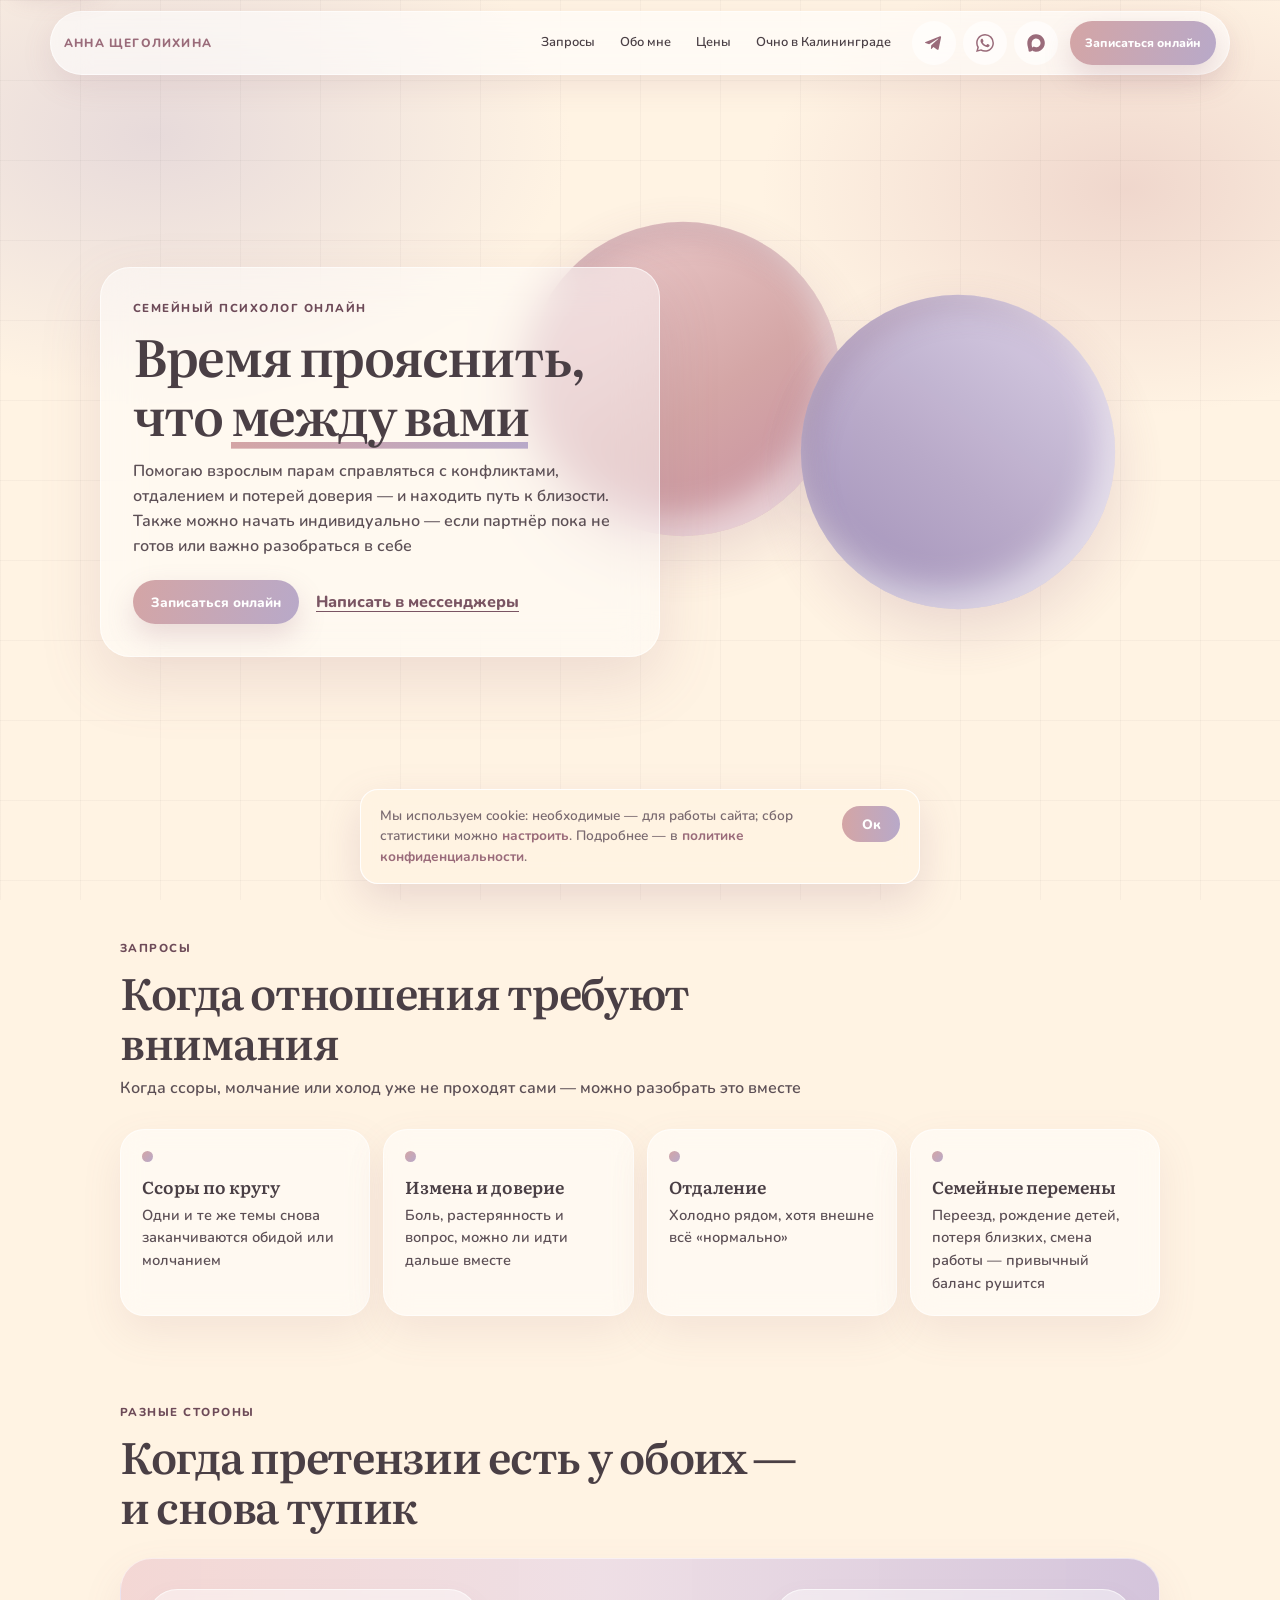
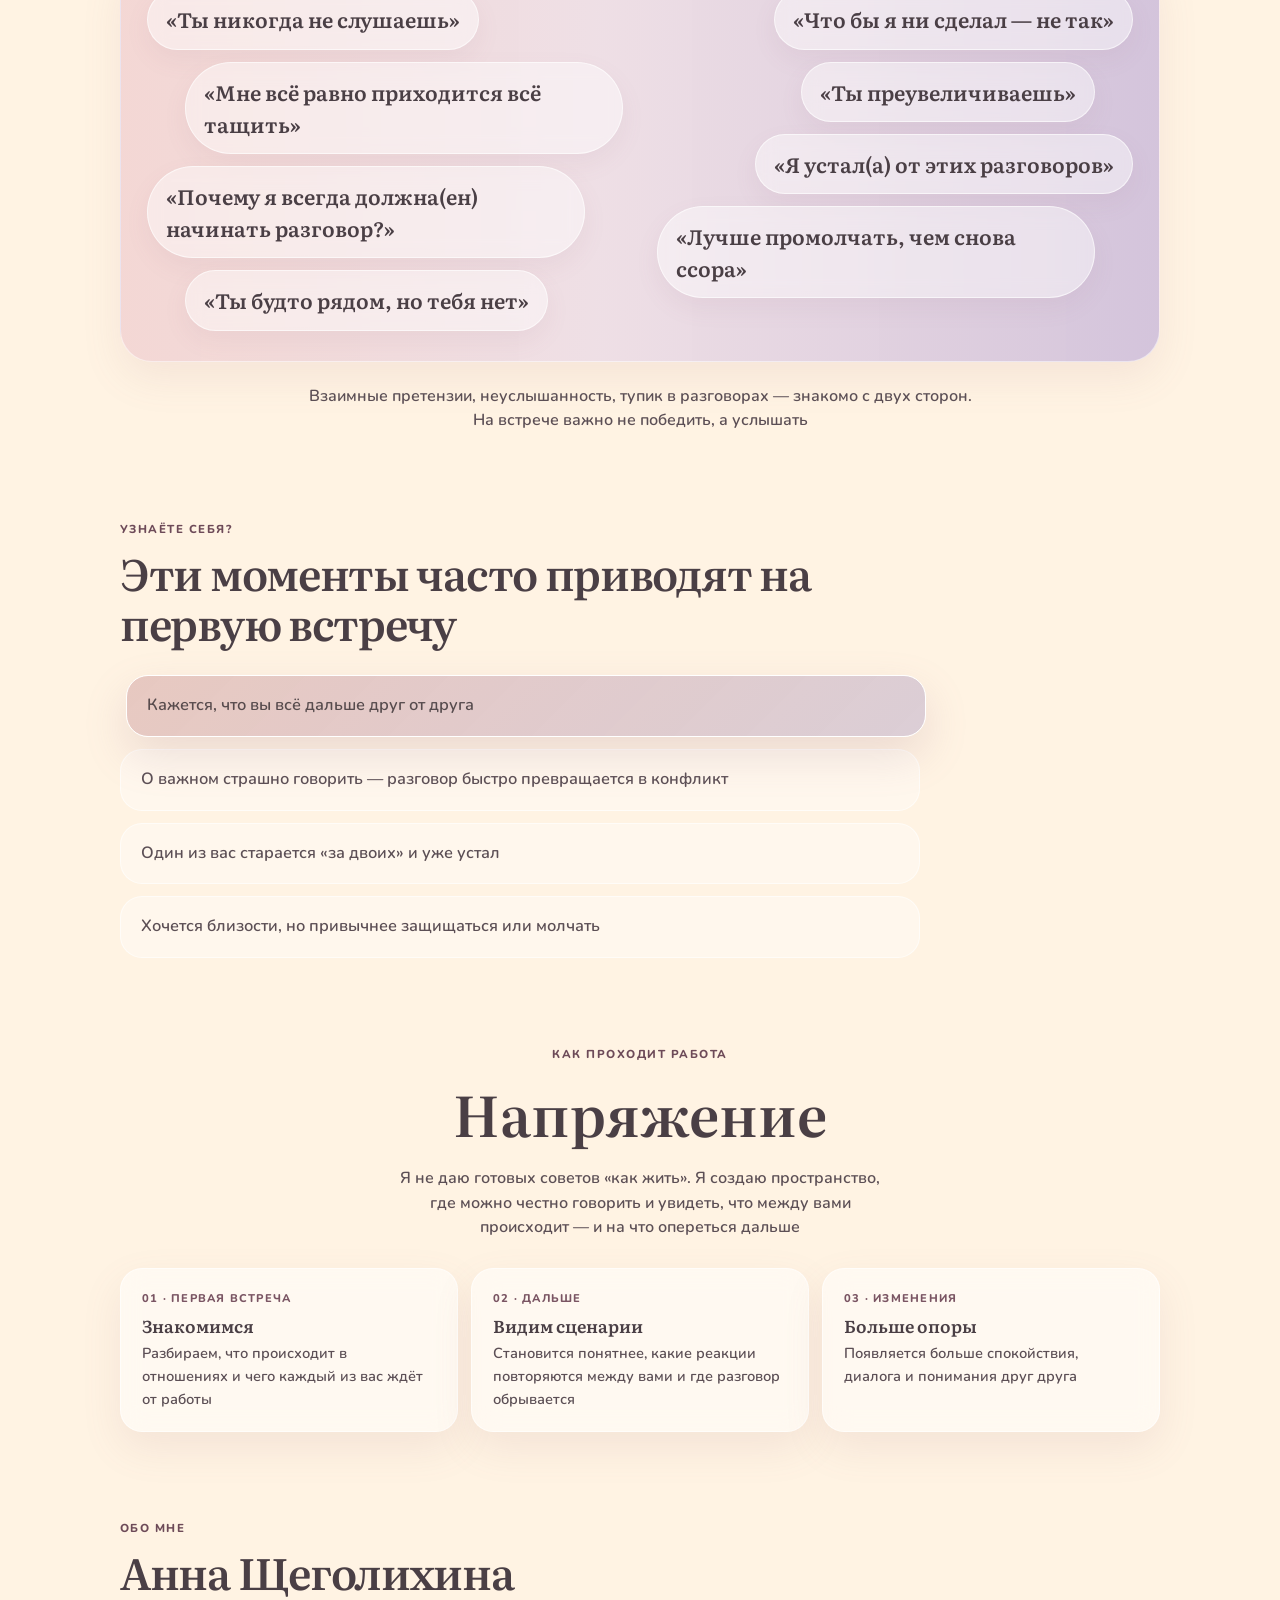
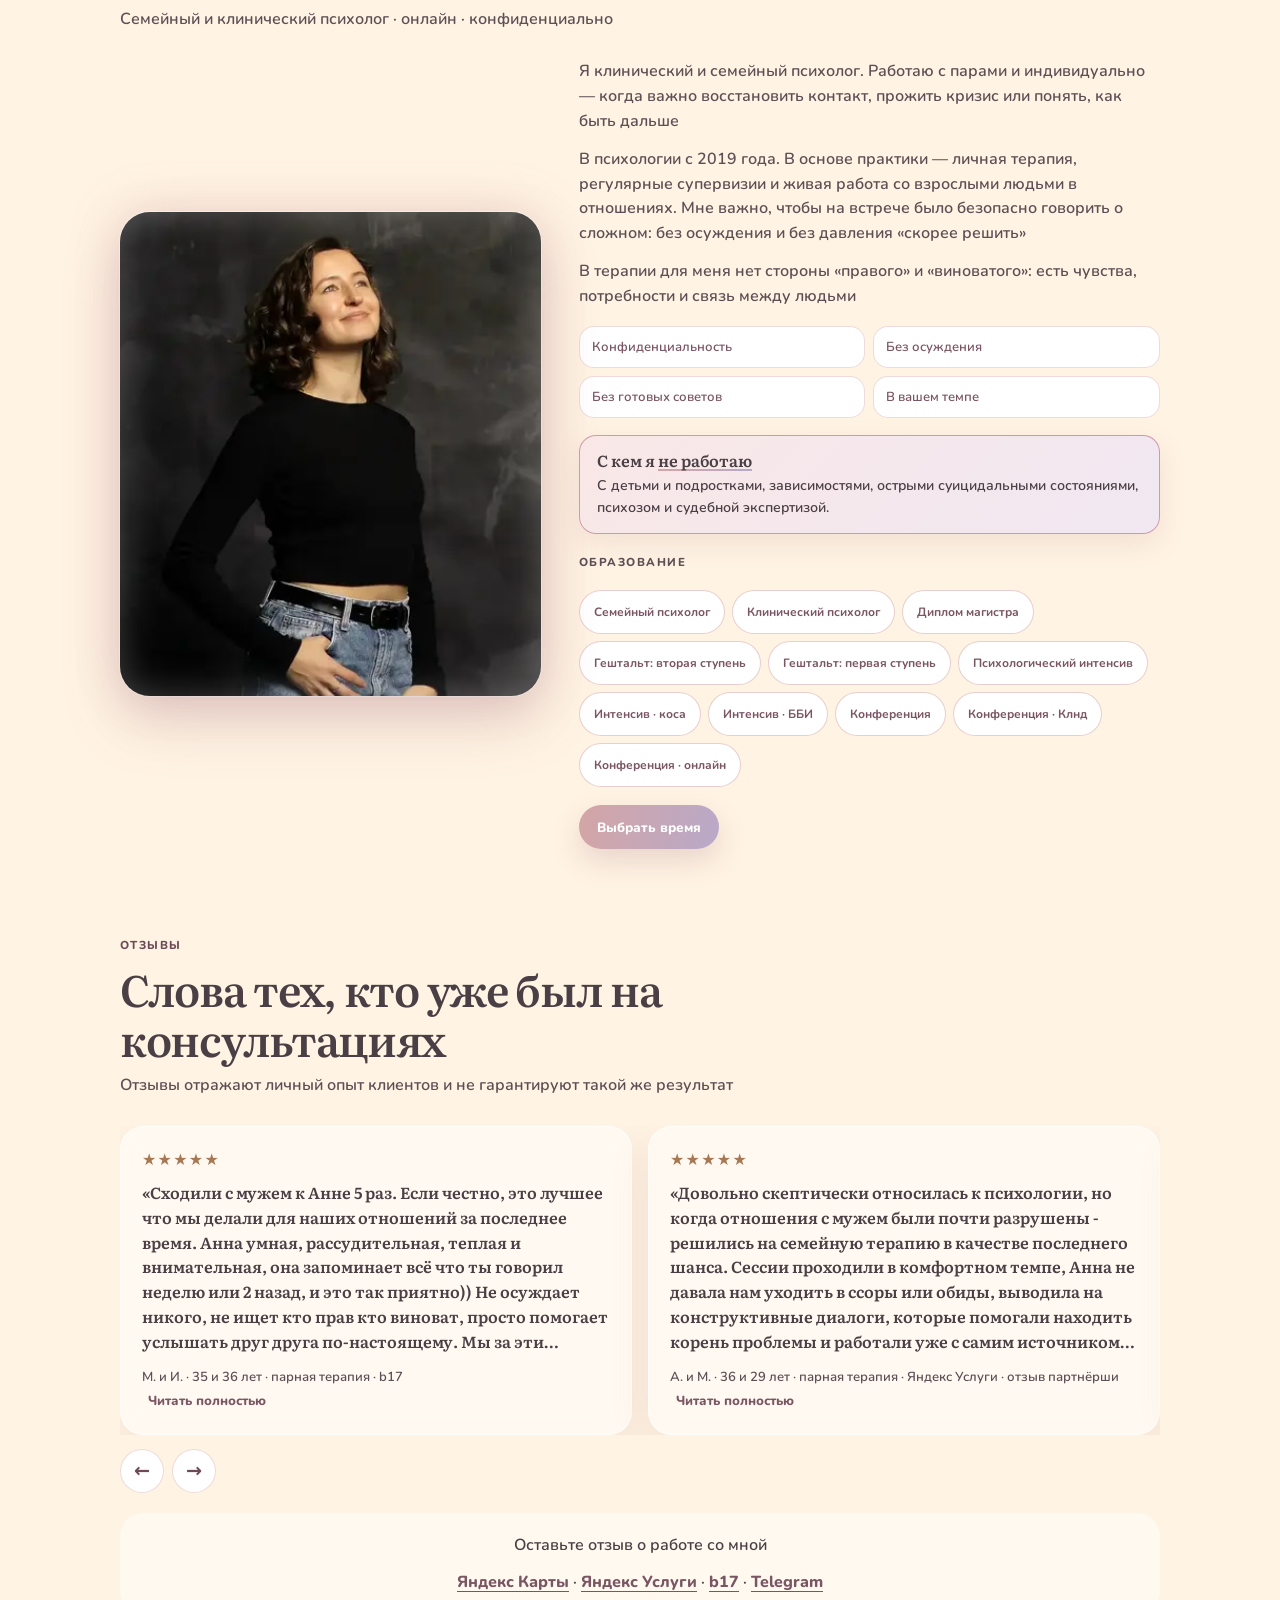
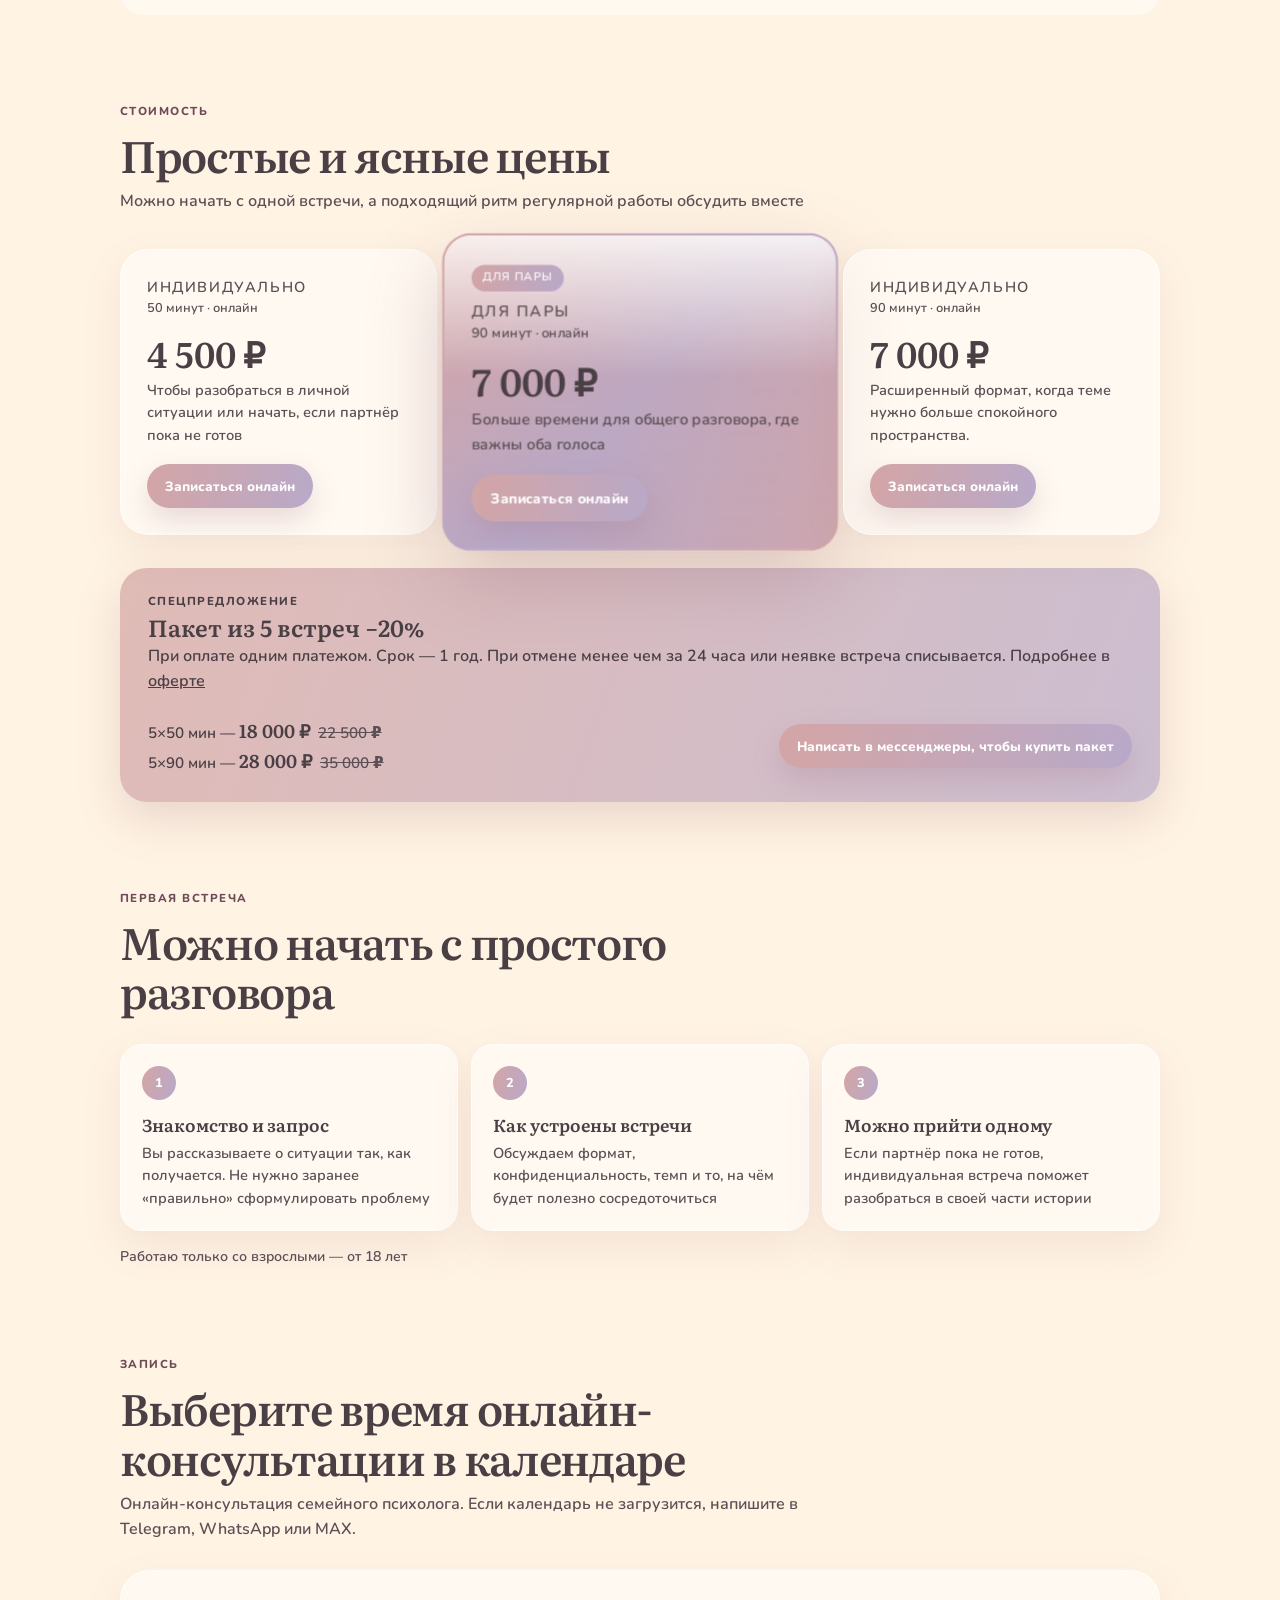
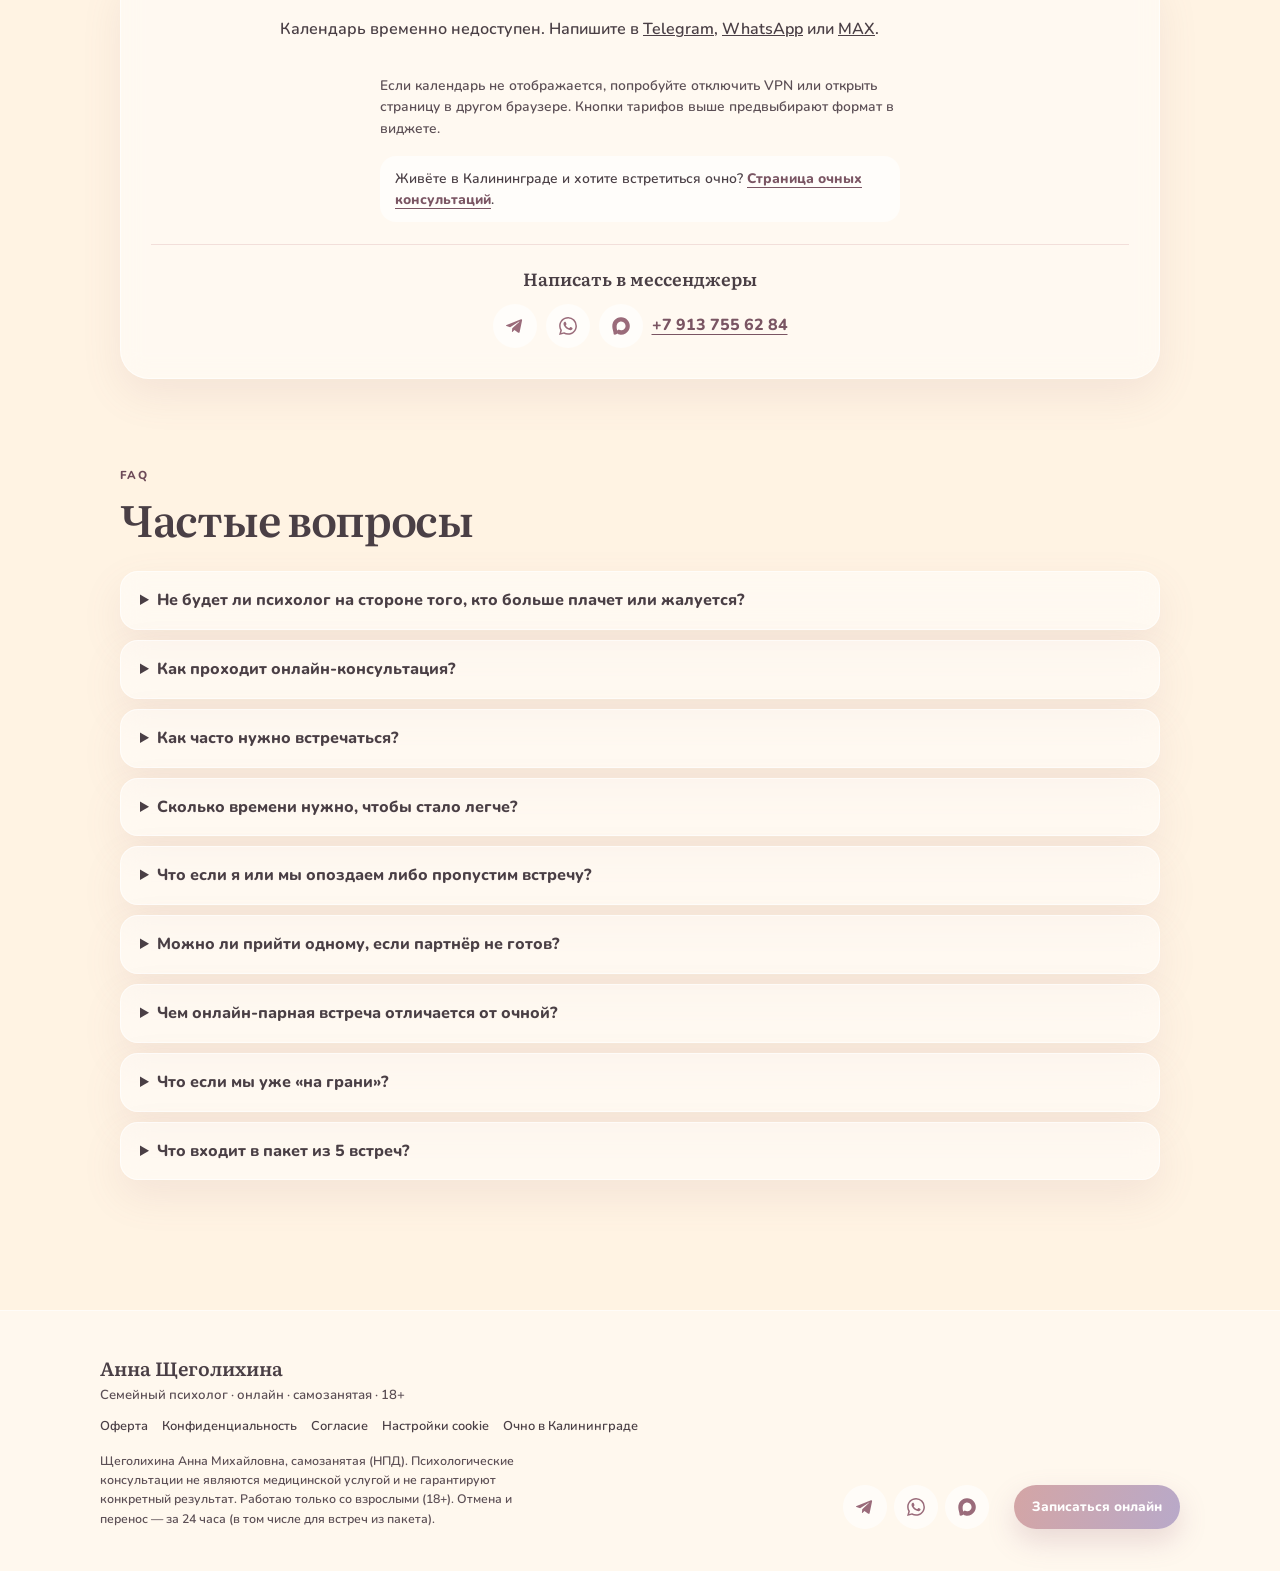
==== commit 526a4532: "Make voice clouds sit on one rose-to-lavender field. Use a continuous section gradient behind transl" ====
--- a/index.html
+++ b/index.html
@@ -22,7 +22,7 @@
 .hero{position:relative;display:grid;align-items:center;min-height:min(92vh,780px);max-width:1440px;margin:auto;padding:44px max(7%,calc((100% - 1080px)/2))}.hero-copy{width:min(560px,100%);padding:32px;border:1px solid #fff9;border-radius:30px;background:#ffffff78;box-shadow:0 24px 60px #9a6b7a2b;backdrop-filter:blur(20px)}.eyebrow{margin:0 0 9px;color:#6d4a58;font-size:.72rem;font-weight:800;letter-spacing:.13em;text-transform:uppercase}h1,h2,h3{font-family:var(--serif);font-weight:600;line-height:1.15}.hero h1{max-width:15ch;margin:0;font-size:clamp(2.2rem,4vw,3.5rem);letter-spacing:-.035em}.accent-line{background:linear-gradient(90deg,var(--rose),var(--lav)) no-repeat 0 94%;background-size:0 .13em;animation:underline 1s cubic-bezier(.22,1,.36,1) .8s forwards}.lead,.sec-head>p:not(.eyebrow),.copy,.calendar-note,.review-note{color:var(--muted)}.lead{margin:15px 0 0}.hero-actions{display:flex;align-items:center;flex-wrap:wrap;gap:17px;margin-top:22px}.ghost,.text-link{color:#7a5563;font-weight:800;text-decoration:underline;text-underline-offset:4px}
 .page{width:min(1080px,100%);margin:auto;padding:0 20px 40px}.sec{padding-top:88px;scroll-margin-top:72px}.sec-head{max-width:700px;margin-bottom:28px}.sec-head h2{margin:0;font-size:clamp(1.85rem,3.4vw,2.7rem);letter-spacing:-.03em}.sec-head>p:not(.eyebrow){margin:10px 0 0}.card,.problem,.path-card,.first-card,.price-card,.review,.faq-item,.booking,.bio-note,.not-work{border:1px solid #fff9;background:#ffffff83;box-shadow:0 16px 40px #9a6b7a1c;backdrop-filter:blur(13px)}
 .problem-grid{display:grid;grid-template-columns:repeat(4,1fr);gap:13px}.problem{padding:21px;border-radius:24px}.dot{width:11px;height:11px;margin-bottom:15px;border-radius:50%;background:linear-gradient(135deg,var(--rose),var(--lav))}.problem h3,.path-card h3,.first-card h3{margin:0 0 7px;font-size:1.08rem}.problem p,.path-card p,.first-card p,.price-card p{margin:0;color:var(--muted);font-size:.91rem}
-.voices-grid{display:grid;grid-template-columns:1fr 1fr;gap:18px}.clouds{display:flex;flex-direction:column;align-items:flex-start;gap:12px;padding:24px;border-radius:28px}.clouds.right{align-items:flex-end}.cloud{max-width:92%;padding:13px 18px;border-radius:999px;color:var(--ink);font-family:var(--serif);font-size:clamp(1rem,2vw,1.3rem);border:1px solid #fff8;box-shadow:0 12px 28px #9a6b7a18;backdrop-filter:none}.clouds:not(.right) .cloud{background:linear-gradient(145deg,#f8e6e6d9 0%,#e8b8b8b8 48%,#d4a5a5a6 100%)}.clouds.right .cloud{background:linear-gradient(215deg,#efe8f6d9 0%,#cfc0dfb8 48%,#b8a9c9a6 100%)}.cloud:nth-child(2n){margin-left:8%}.right .cloud:nth-child(2n){margin-right:8%;margin-left:0}.voices-note{margin:22px auto 0;max-width:680px;text-align:center;color:var(--muted)}
+.voices-grid{display:grid;grid-template-columns:1fr 1fr;gap:18px;padding:22px 18px;border-radius:32px;border:1px solid #fff8;background:linear-gradient(90deg,#f1d0d0cc 0%,#ead9e6c9 46%,#c9b8d9cc 100%);box-shadow:0 16px 40px #9a6b7a1a}.clouds{display:flex;flex-direction:column;align-items:flex-start;gap:12px;padding:8px}.clouds.right{align-items:flex-end}.cloud{max-width:92%;padding:13px 18px;border-radius:999px;color:var(--ink);font-family:var(--serif);font-size:clamp(1rem,2vw,1.3rem);border:1px solid #fff9;background:#ffffff73;box-shadow:0 10px 24px #9a6b7a14;backdrop-filter:blur(10px)}.cloud:nth-child(2n){margin-left:8%}.right .cloud:nth-child(2n){margin-right:8%;margin-left:0}.voices-note{margin:22px auto 0;max-width:680px;text-align:center;color:var(--muted)}
 .word-rows{display:grid;gap:12px;max-width:800px}.word-row{padding:18px 20px;border-radius:22px;background:#ffffff59;border:1px solid #fff9;color:var(--ink);transition:background .5s,border-color .5s,transform .5s,box-shadow .5s,opacity .5s,color .5s}.word-row p{margin:0;color:#5c4f55;font-size:1.02rem;line-height:1.45}.word-row.is-lit{background:linear-gradient(135deg,#d4a5a58c,#b8a9c980);border-color:#fff;color:#2f282c;transform:translateX(6px);box-shadow:0 18px 44px #a0788b33}.word-row.is-lit p{color:#2f282cc7}.word-row.is-past{opacity:.55;transform:scale(.985)}
 .kinetic-sec{text-align:center}.kinetic{position:relative;display:flex;align-items:center;justify-content:center;min-height:78px;margin:10px auto}.kw{position:absolute;left:50%;width:max-content;opacity:0;text-align:center;transform:translate(-50%,14px);font:600 clamp(2.2rem,5vw,3.5rem)/1.15 var(--serif);transition:.55s}.kw.active{opacity:1;transform:translate(-50%,0)}.kw.final.active{background:linear-gradient(90deg,var(--rose),var(--lav));-webkit-background-clip:text;background-clip:text;color:transparent}.path-copy{max-width:49ch;margin:14px auto;color:var(--muted)}.path-grid,.first-grid{display:grid;grid-template-columns:repeat(3,1fr);gap:13px;margin-top:28px;text-align:left}.path-card,.first-card{padding:21px;border-radius:22px}.step{margin:0 0 8px!important;color:#7a5563!important;font-size:.7rem!important;font-weight:800;letter-spacing:.11em;text-transform:uppercase}
 .about-layout{display:grid;grid-template-columns:.84fr 1.16fr;gap:38px;align-items:center}.portrait{position:relative;aspect-ratio:1/1.15;max-width:460px;overflow:hidden;border-radius:30px;box-shadow:0 24px 55px #9a6b7a45,0 0 0 1px #fff8,0 0 48px #d4a5a560;animation:float-photo 5.6s ease-in-out infinite}.portrait img{width:100%;height:100%;object-fit:cover;object-position:center 20%;display:block}.portrait::after{content:"";position:absolute;inset:0;border-radius:inherit;box-shadow:inset 0 0 40px #fff4;pointer-events:none}.bio-copy p{margin:0 0 13px;color:var(--muted)}.principles{display:grid;grid-template-columns:1fr 1fr;gap:8px;margin:17px 0}.principle{padding:10px 12px;border-radius:15px;background:#fff;color:#7a5563;font-size:.82rem;border:1px solid #d4a5a566}.bio-note,.not-work{padding:15px 17px;border-radius:17px;color:#4a3f45;font-size:.88rem}.not-work{margin-top:13px;border:1.5px solid #c4899acc;background:linear-gradient(135deg,#f8e6e6e6,#efe6f3e6);box-shadow:0 10px 28px #9a6b7a22}.not-work h3{margin:0 0 5px;font-size:1rem;color:var(--ink)}.accent-line-scroll{background:linear-gradient(90deg,var(--rose),var(--lav)) no-repeat 0 93%;background-size:0 .13em}.accent-line-scroll.is-on{animation:underline 1s cubic-bezier(.22,1,.36,1) .55s forwards}.diplomas{display:flex;flex-wrap:wrap;gap:7px;margin:18px 0}.diploma{border:1px solid #d4a5a588;border-radius:999px;background:#fff;padding:10px 14px;min-height:44px;color:#7a5563;font:700 .75rem var(--sans);cursor:pointer}
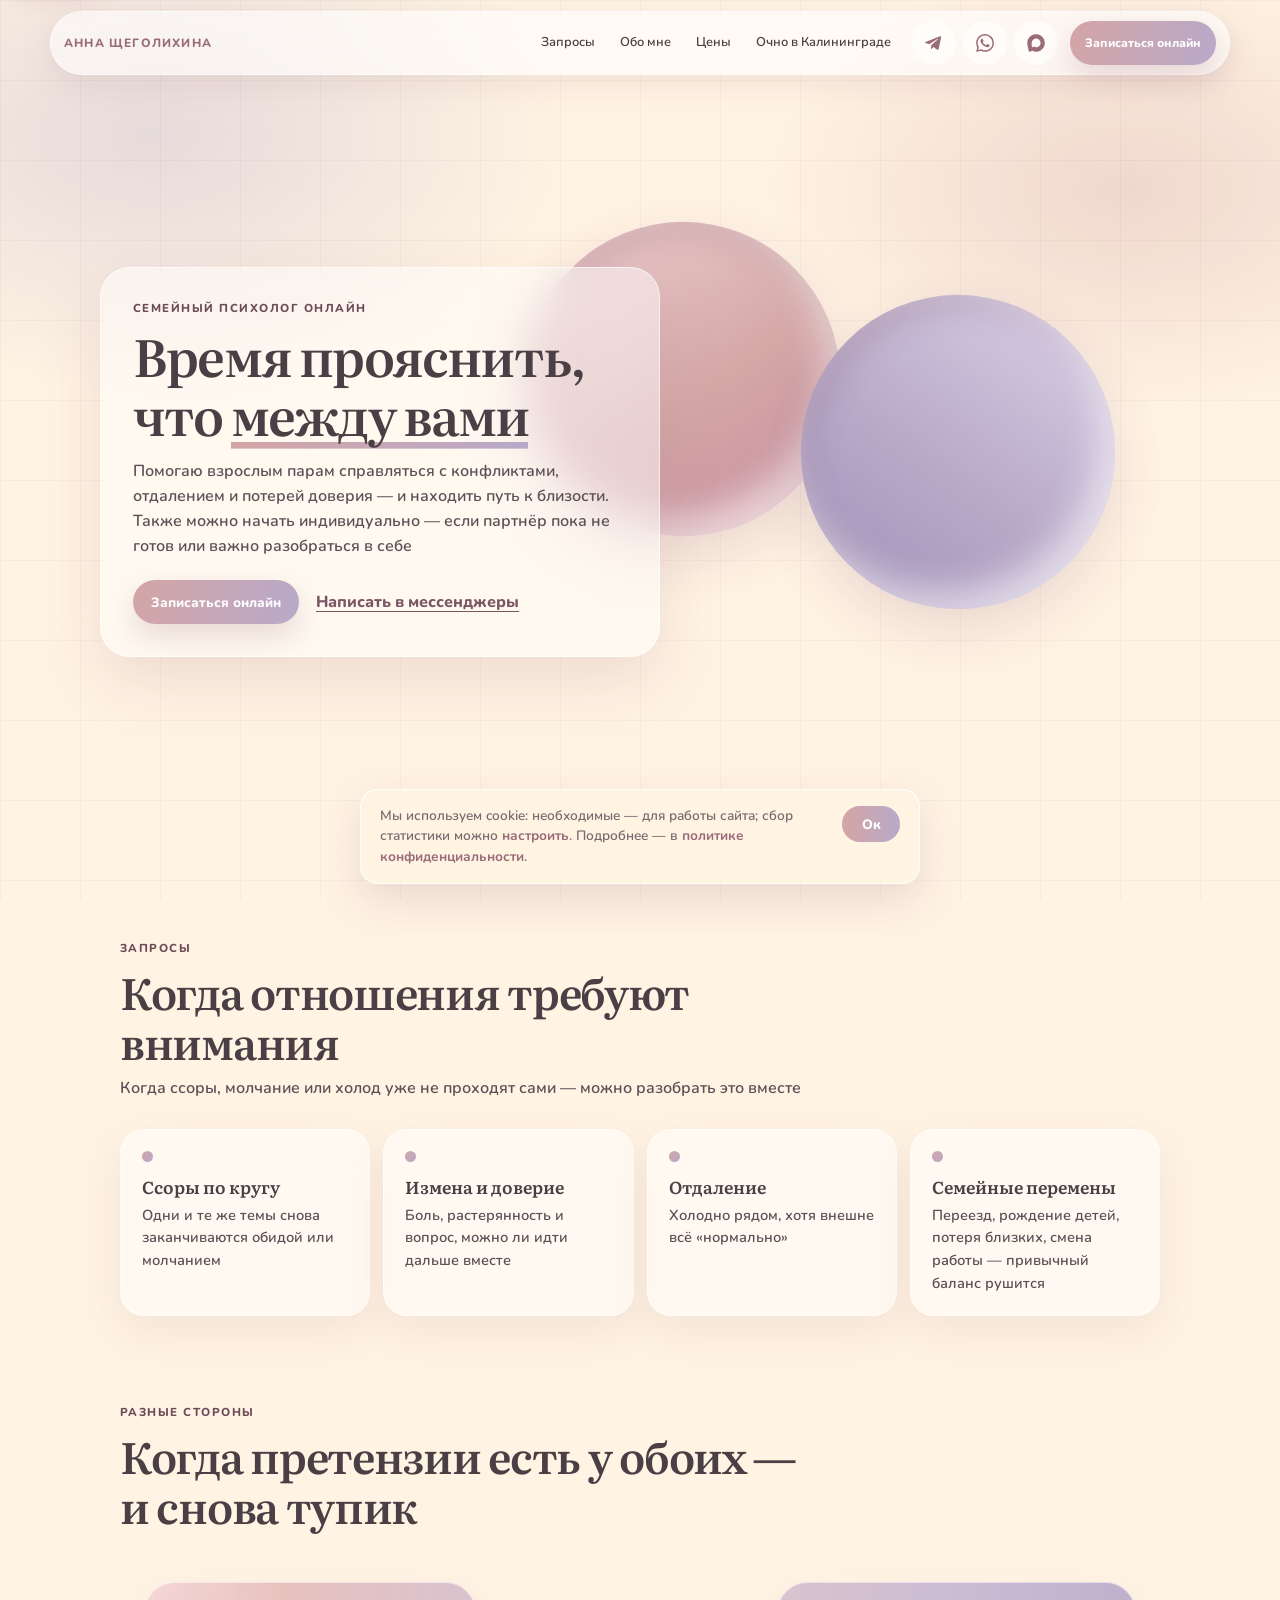
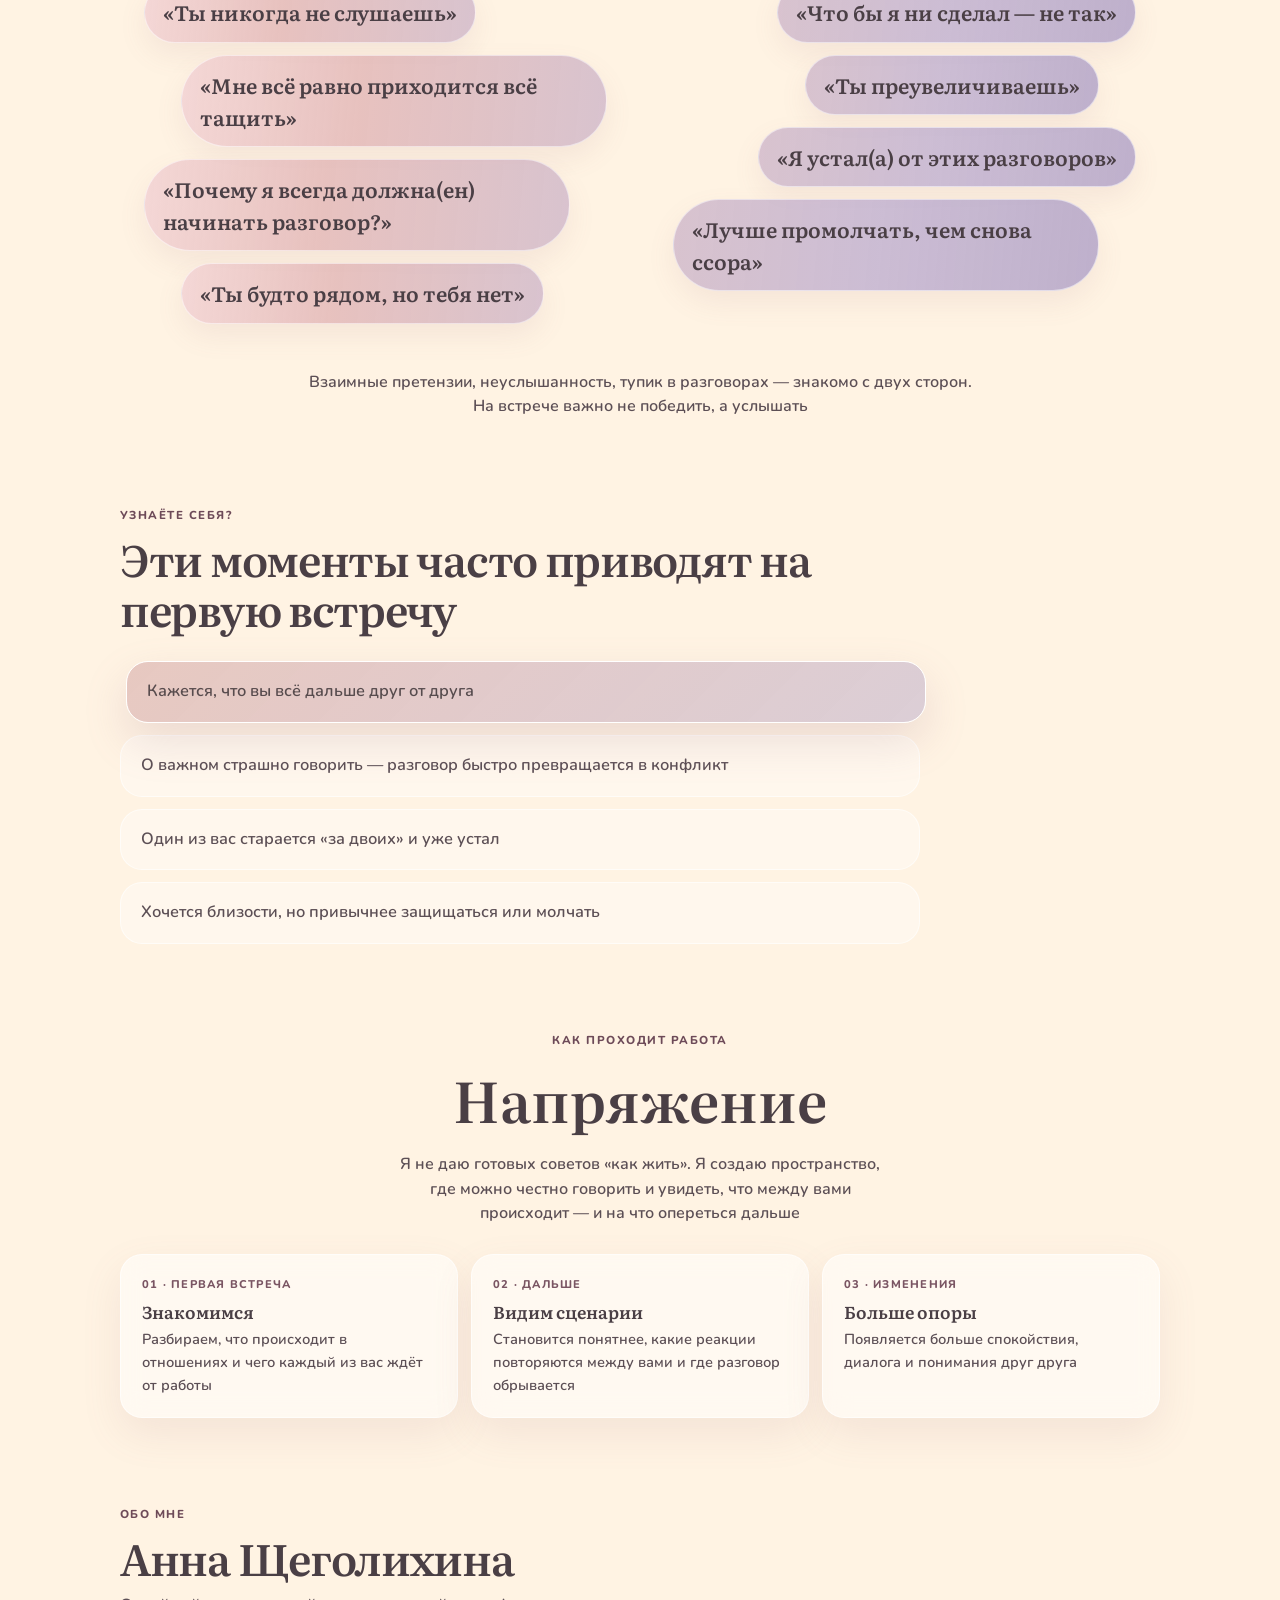
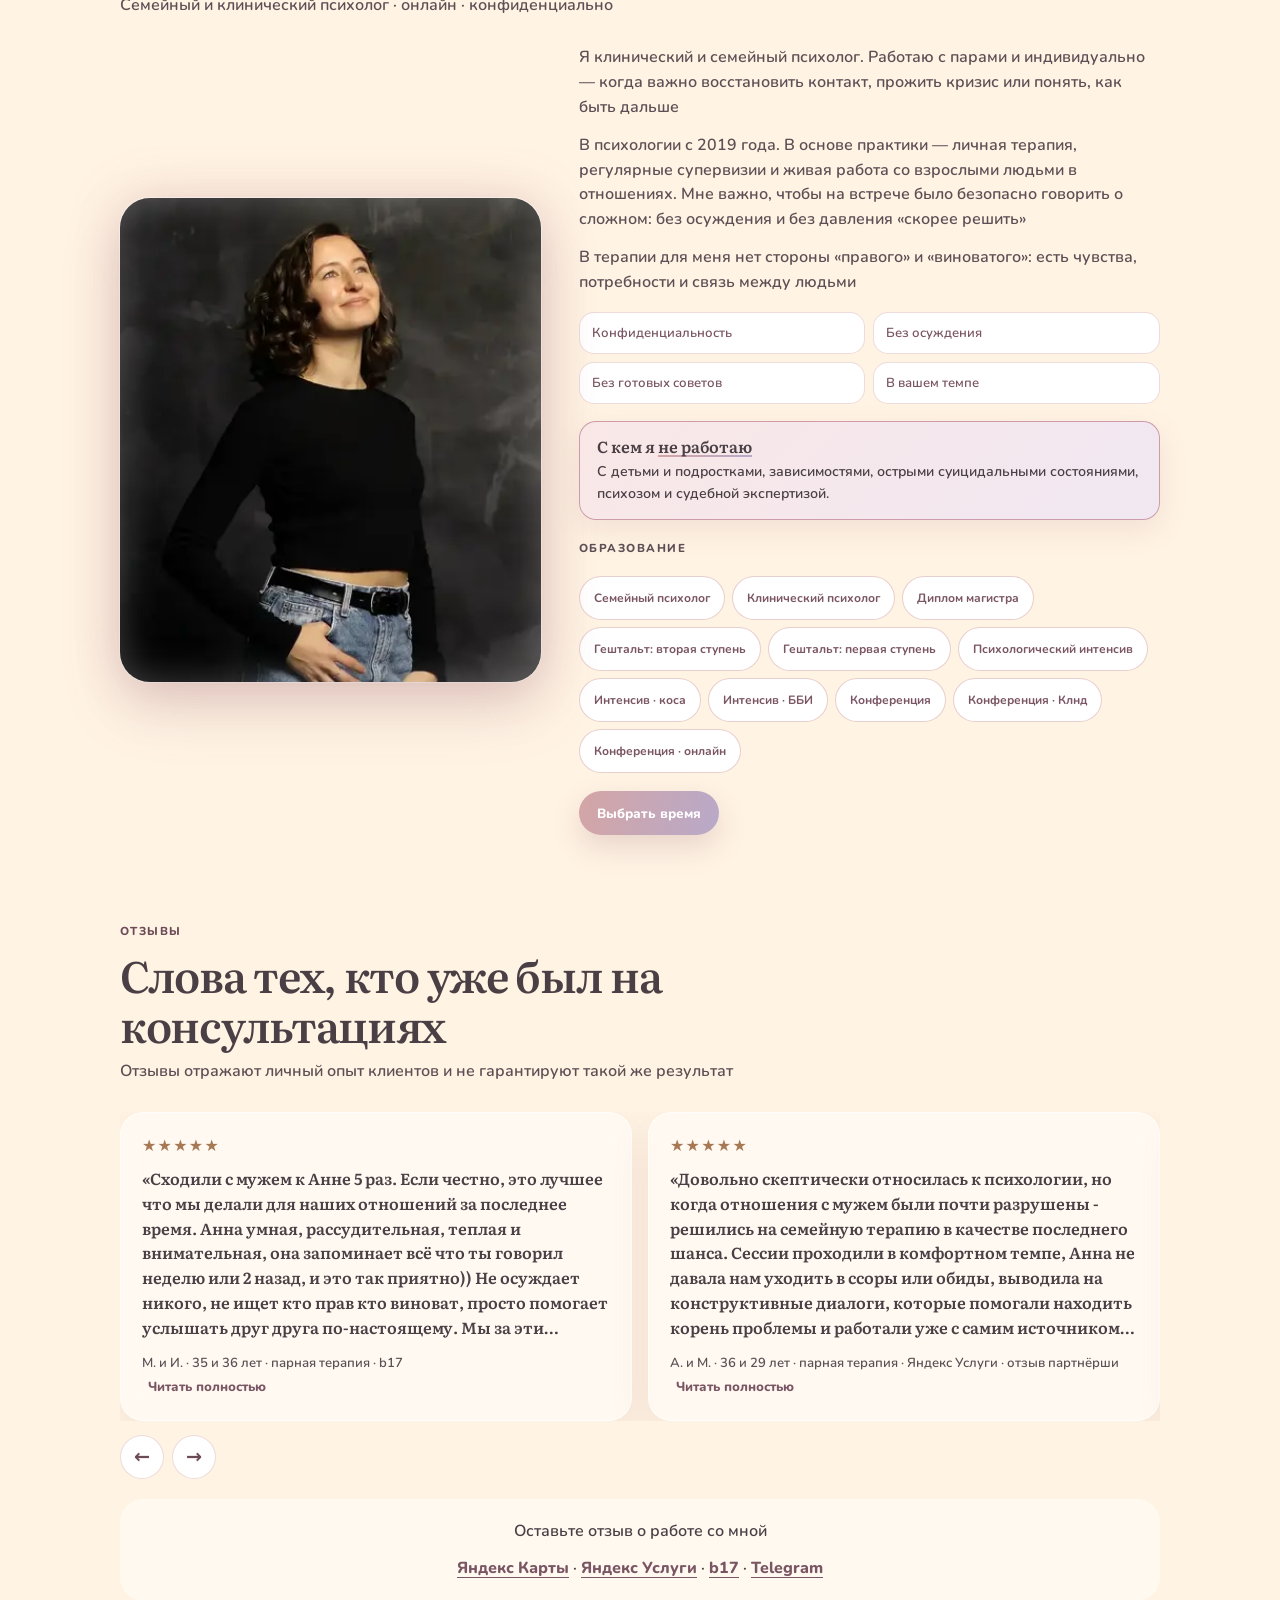
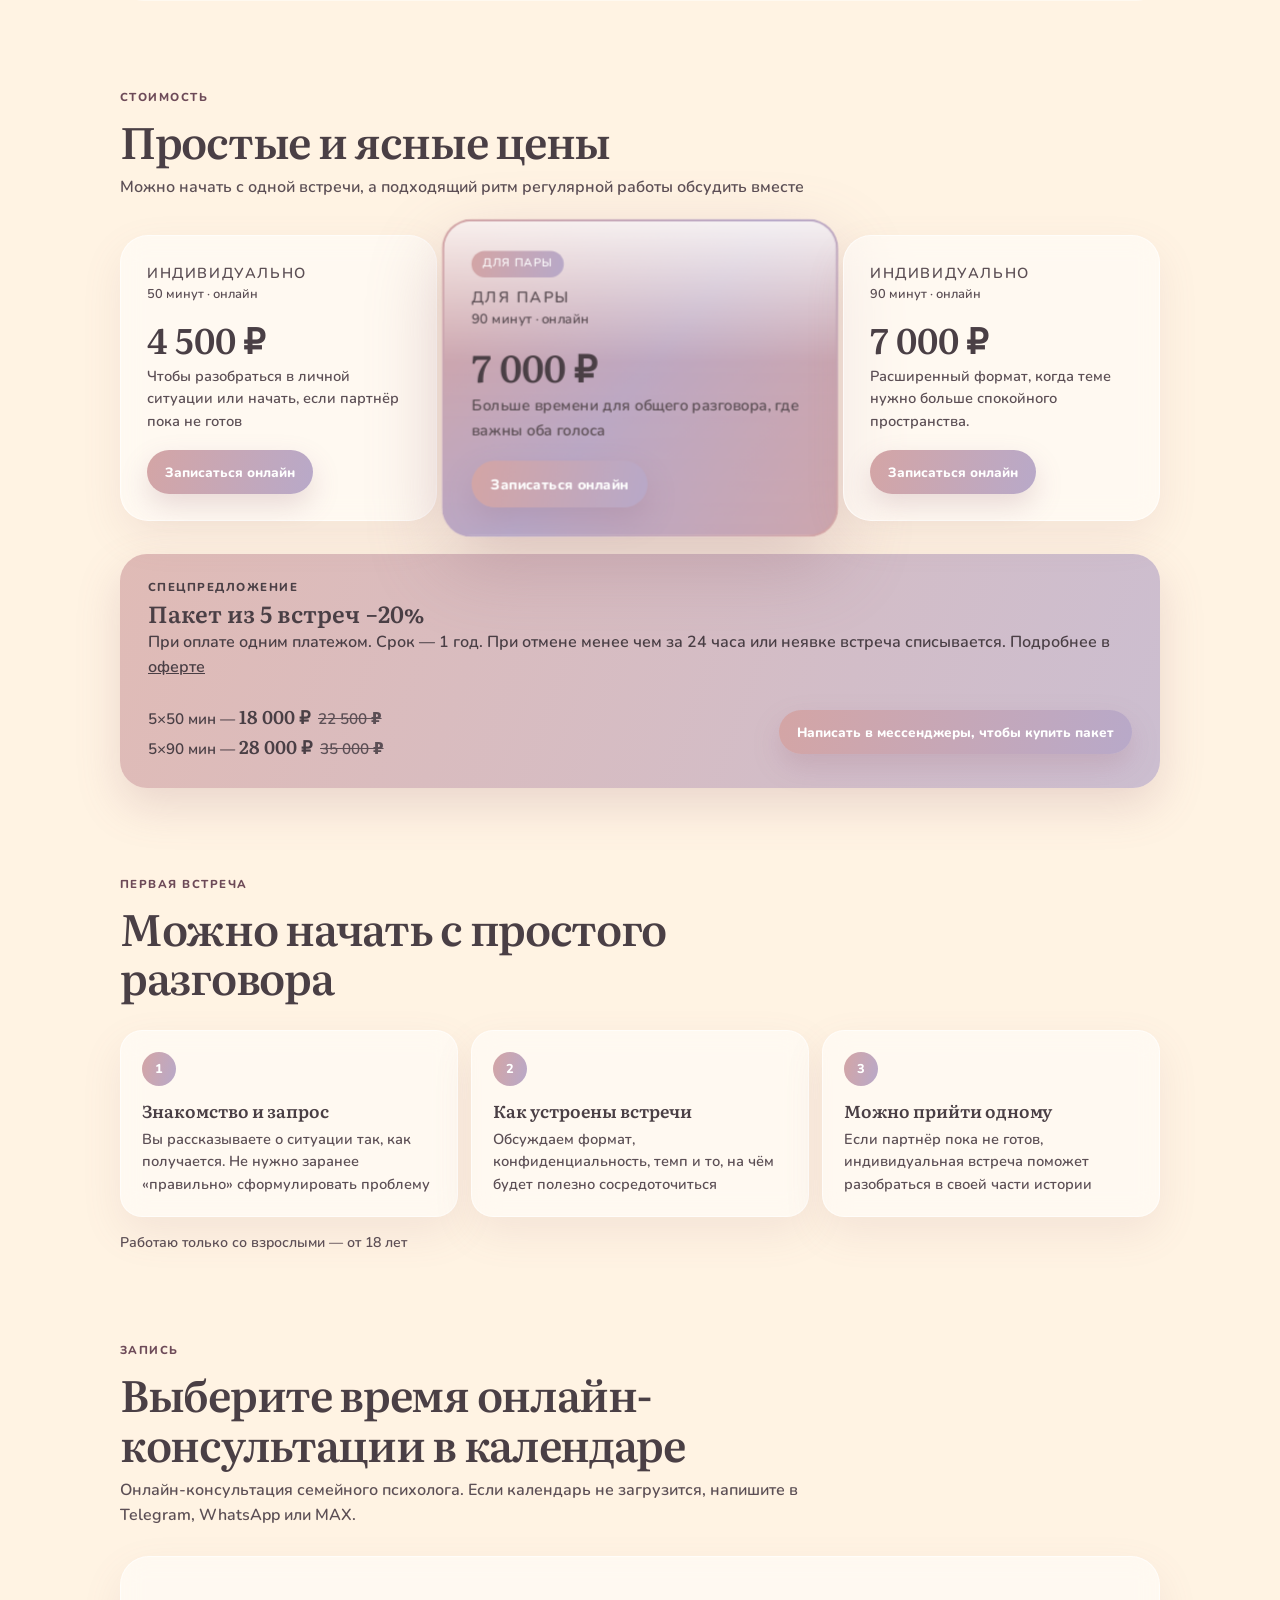
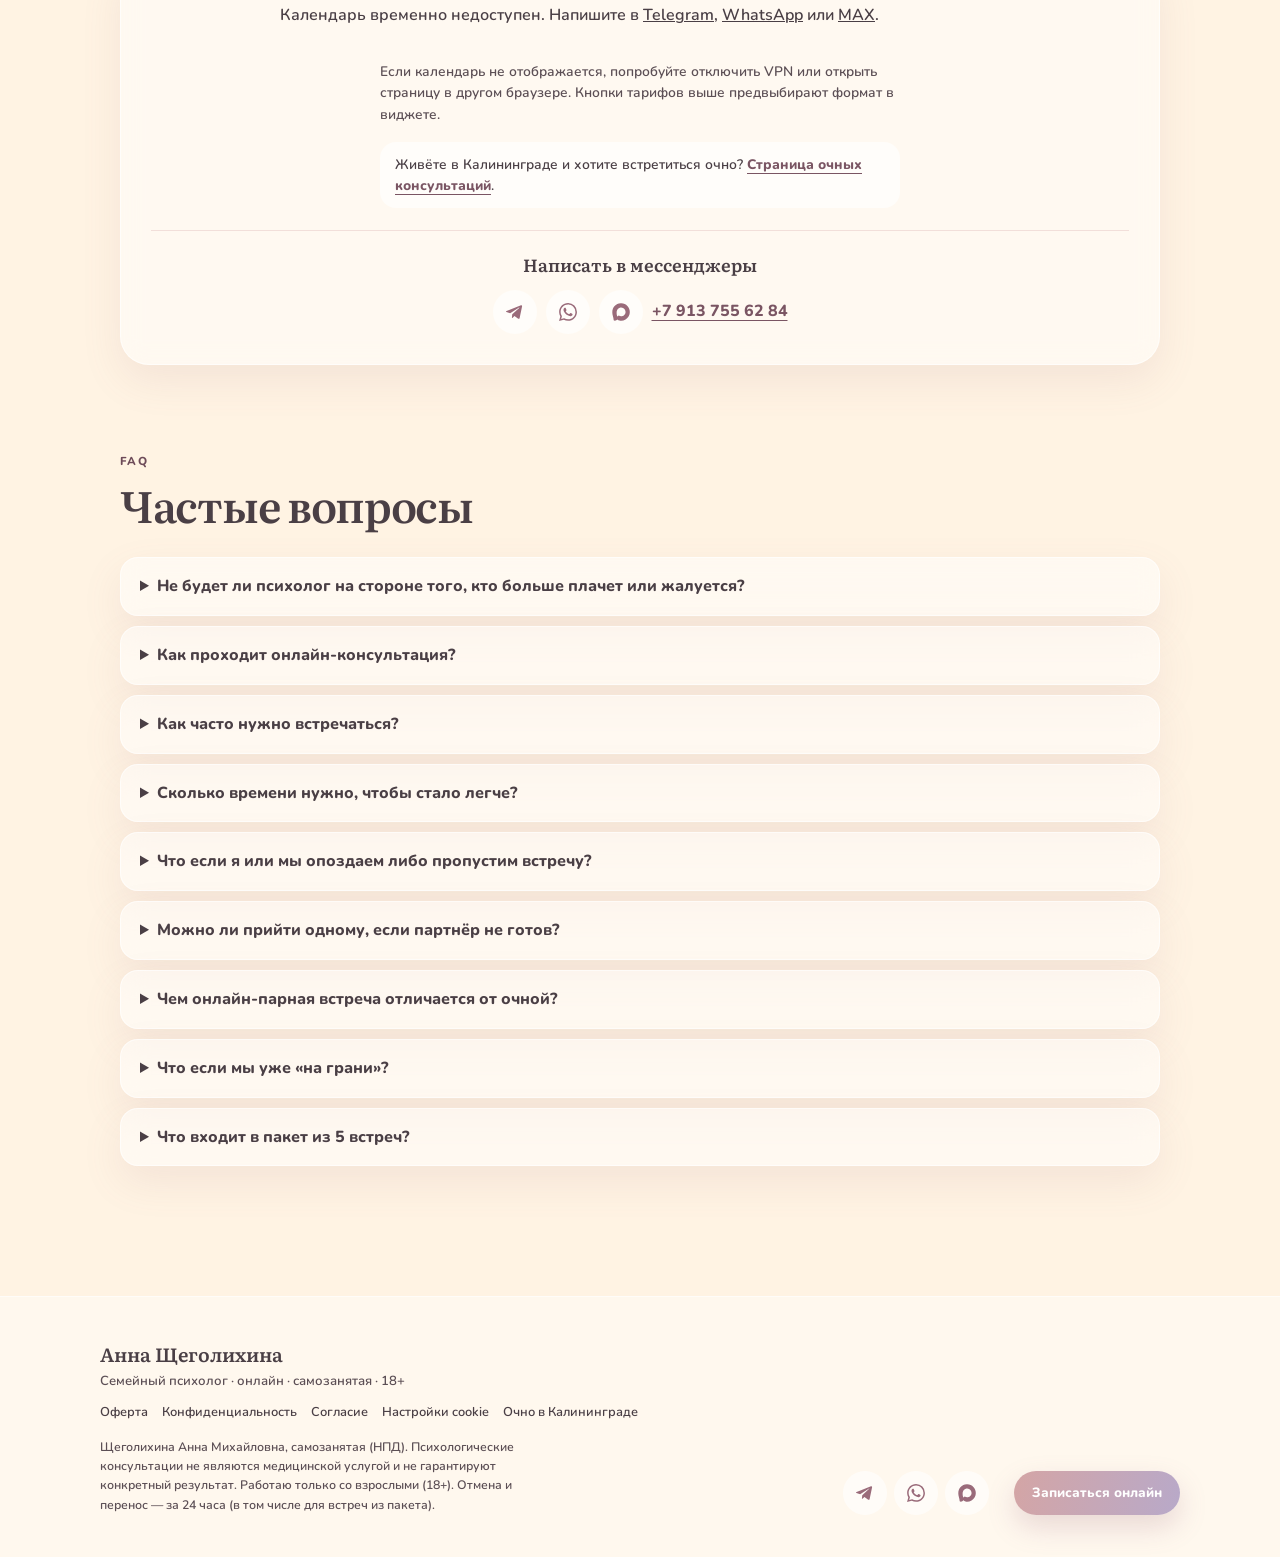
==== commit 45c302ce: "Blend voice-cloud gradients from rose into lavender. Left pills fade rose to a shared midpoint; righ" ====
--- a/index.html
+++ b/index.html
@@ -22,7 +22,7 @@
 .hero{position:relative;display:grid;align-items:center;min-height:min(92vh,780px);max-width:1440px;margin:auto;padding:44px max(7%,calc((100% - 1080px)/2))}.hero-copy{width:min(560px,100%);padding:32px;border:1px solid #fff9;border-radius:30px;background:#ffffff78;box-shadow:0 24px 60px #9a6b7a2b;backdrop-filter:blur(20px)}.eyebrow{margin:0 0 9px;color:#6d4a58;font-size:.72rem;font-weight:800;letter-spacing:.13em;text-transform:uppercase}h1,h2,h3{font-family:var(--serif);font-weight:600;line-height:1.15}.hero h1{max-width:15ch;margin:0;font-size:clamp(2.2rem,4vw,3.5rem);letter-spacing:-.035em}.accent-line{background:linear-gradient(90deg,var(--rose),var(--lav)) no-repeat 0 94%;background-size:0 .13em;animation:underline 1s cubic-bezier(.22,1,.36,1) .8s forwards}.lead,.sec-head>p:not(.eyebrow),.copy,.calendar-note,.review-note{color:var(--muted)}.lead{margin:15px 0 0}.hero-actions{display:flex;align-items:center;flex-wrap:wrap;gap:17px;margin-top:22px}.ghost,.text-link{color:#7a5563;font-weight:800;text-decoration:underline;text-underline-offset:4px}
 .page{width:min(1080px,100%);margin:auto;padding:0 20px 40px}.sec{padding-top:88px;scroll-margin-top:72px}.sec-head{max-width:700px;margin-bottom:28px}.sec-head h2{margin:0;font-size:clamp(1.85rem,3.4vw,2.7rem);letter-spacing:-.03em}.sec-head>p:not(.eyebrow){margin:10px 0 0}.card,.problem,.path-card,.first-card,.price-card,.review,.faq-item,.booking,.bio-note,.not-work{border:1px solid #fff9;background:#ffffff83;box-shadow:0 16px 40px #9a6b7a1c;backdrop-filter:blur(13px)}
 .problem-grid{display:grid;grid-template-columns:repeat(4,1fr);gap:13px}.problem{padding:21px;border-radius:24px}.dot{width:11px;height:11px;margin-bottom:15px;border-radius:50%;background:linear-gradient(135deg,var(--rose),var(--lav))}.problem h3,.path-card h3,.first-card h3{margin:0 0 7px;font-size:1.08rem}.problem p,.path-card p,.first-card p,.price-card p{margin:0;color:var(--muted);font-size:.91rem}
-.voices-grid{display:grid;grid-template-columns:1fr 1fr;gap:18px;padding:22px 18px;border-radius:32px;border:1px solid #fff8;background:linear-gradient(90deg,#f1d0d0cc 0%,#ead9e6c9 46%,#c9b8d9cc 100%);box-shadow:0 16px 40px #9a6b7a1a}.clouds{display:flex;flex-direction:column;align-items:flex-start;gap:12px;padding:8px}.clouds.right{align-items:flex-end}.cloud{max-width:92%;padding:13px 18px;border-radius:999px;color:var(--ink);font-family:var(--serif);font-size:clamp(1rem,2vw,1.3rem);border:1px solid #fff9;background:#ffffff73;box-shadow:0 10px 24px #9a6b7a14;backdrop-filter:blur(10px)}.cloud:nth-child(2n){margin-left:8%}.right .cloud:nth-child(2n){margin-right:8%;margin-left:0}.voices-note{margin:22px auto 0;max-width:680px;text-align:center;color:var(--muted)}
+.voices-grid{display:grid;grid-template-columns:1fr 1fr;gap:18px}.clouds{display:flex;flex-direction:column;align-items:flex-start;gap:12px;padding:24px;border-radius:28px}.clouds.right{align-items:flex-end}.cloud{max-width:92%;padding:13px 18px;border-radius:999px;color:var(--ink);font-family:var(--serif);font-size:clamp(1rem,2vw,1.3rem);border:1px solid #fff8;box-shadow:0 12px 28px #9a6b7a18;backdrop-filter:none}.clouds:not(.right) .cloud{background:linear-gradient(95deg,#f3d4d4e8 0%,#e2b6b6d0 42%,#cdb4c8c4 100%)}.clouds.right .cloud{background:linear-gradient(95deg,#cdb4c8c4 0%,#c0b0d0d0 48%,#b8a9c9e8 100%)}.cloud:nth-child(2n){margin-left:8%}.right .cloud:nth-child(2n){margin-right:8%;margin-left:0}.voices-note{margin:22px auto 0;max-width:680px;text-align:center;color:var(--muted)}
 .word-rows{display:grid;gap:12px;max-width:800px}.word-row{padding:18px 20px;border-radius:22px;background:#ffffff59;border:1px solid #fff9;color:var(--ink);transition:background .5s,border-color .5s,transform .5s,box-shadow .5s,opacity .5s,color .5s}.word-row p{margin:0;color:#5c4f55;font-size:1.02rem;line-height:1.45}.word-row.is-lit{background:linear-gradient(135deg,#d4a5a58c,#b8a9c980);border-color:#fff;color:#2f282c;transform:translateX(6px);box-shadow:0 18px 44px #a0788b33}.word-row.is-lit p{color:#2f282cc7}.word-row.is-past{opacity:.55;transform:scale(.985)}
 .kinetic-sec{text-align:center}.kinetic{position:relative;display:flex;align-items:center;justify-content:center;min-height:78px;margin:10px auto}.kw{position:absolute;left:50%;width:max-content;opacity:0;text-align:center;transform:translate(-50%,14px);font:600 clamp(2.2rem,5vw,3.5rem)/1.15 var(--serif);transition:.55s}.kw.active{opacity:1;transform:translate(-50%,0)}.kw.final.active{background:linear-gradient(90deg,var(--rose),var(--lav));-webkit-background-clip:text;background-clip:text;color:transparent}.path-copy{max-width:49ch;margin:14px auto;color:var(--muted)}.path-grid,.first-grid{display:grid;grid-template-columns:repeat(3,1fr);gap:13px;margin-top:28px;text-align:left}.path-card,.first-card{padding:21px;border-radius:22px}.step{margin:0 0 8px!important;color:#7a5563!important;font-size:.7rem!important;font-weight:800;letter-spacing:.11em;text-transform:uppercase}
 .about-layout{display:grid;grid-template-columns:.84fr 1.16fr;gap:38px;align-items:center}.portrait{position:relative;aspect-ratio:1/1.15;max-width:460px;overflow:hidden;border-radius:30px;box-shadow:0 24px 55px #9a6b7a45,0 0 0 1px #fff8,0 0 48px #d4a5a560;animation:float-photo 5.6s ease-in-out infinite}.portrait img{width:100%;height:100%;object-fit:cover;object-position:center 20%;display:block}.portrait::after{content:"";position:absolute;inset:0;border-radius:inherit;box-shadow:inset 0 0 40px #fff4;pointer-events:none}.bio-copy p{margin:0 0 13px;color:var(--muted)}.principles{display:grid;grid-template-columns:1fr 1fr;gap:8px;margin:17px 0}.principle{padding:10px 12px;border-radius:15px;background:#fff;color:#7a5563;font-size:.82rem;border:1px solid #d4a5a566}.bio-note,.not-work{padding:15px 17px;border-radius:17px;color:#4a3f45;font-size:.88rem}.not-work{margin-top:13px;border:1.5px solid #c4899acc;background:linear-gradient(135deg,#f8e6e6e6,#efe6f3e6);box-shadow:0 10px 28px #9a6b7a22}.not-work h3{margin:0 0 5px;font-size:1rem;color:var(--ink)}.accent-line-scroll{background:linear-gradient(90deg,var(--rose),var(--lav)) no-repeat 0 93%;background-size:0 .13em}.accent-line-scroll.is-on{animation:underline 1s cubic-bezier(.22,1,.36,1) .55s forwards}.diplomas{display:flex;flex-wrap:wrap;gap:7px;margin:18px 0}.diploma{border:1px solid #d4a5a588;border-radius:999px;background:#fff;padding:10px 14px;min-height:44px;color:#7a5563;font:700 .75rem var(--sans);cursor:pointer}
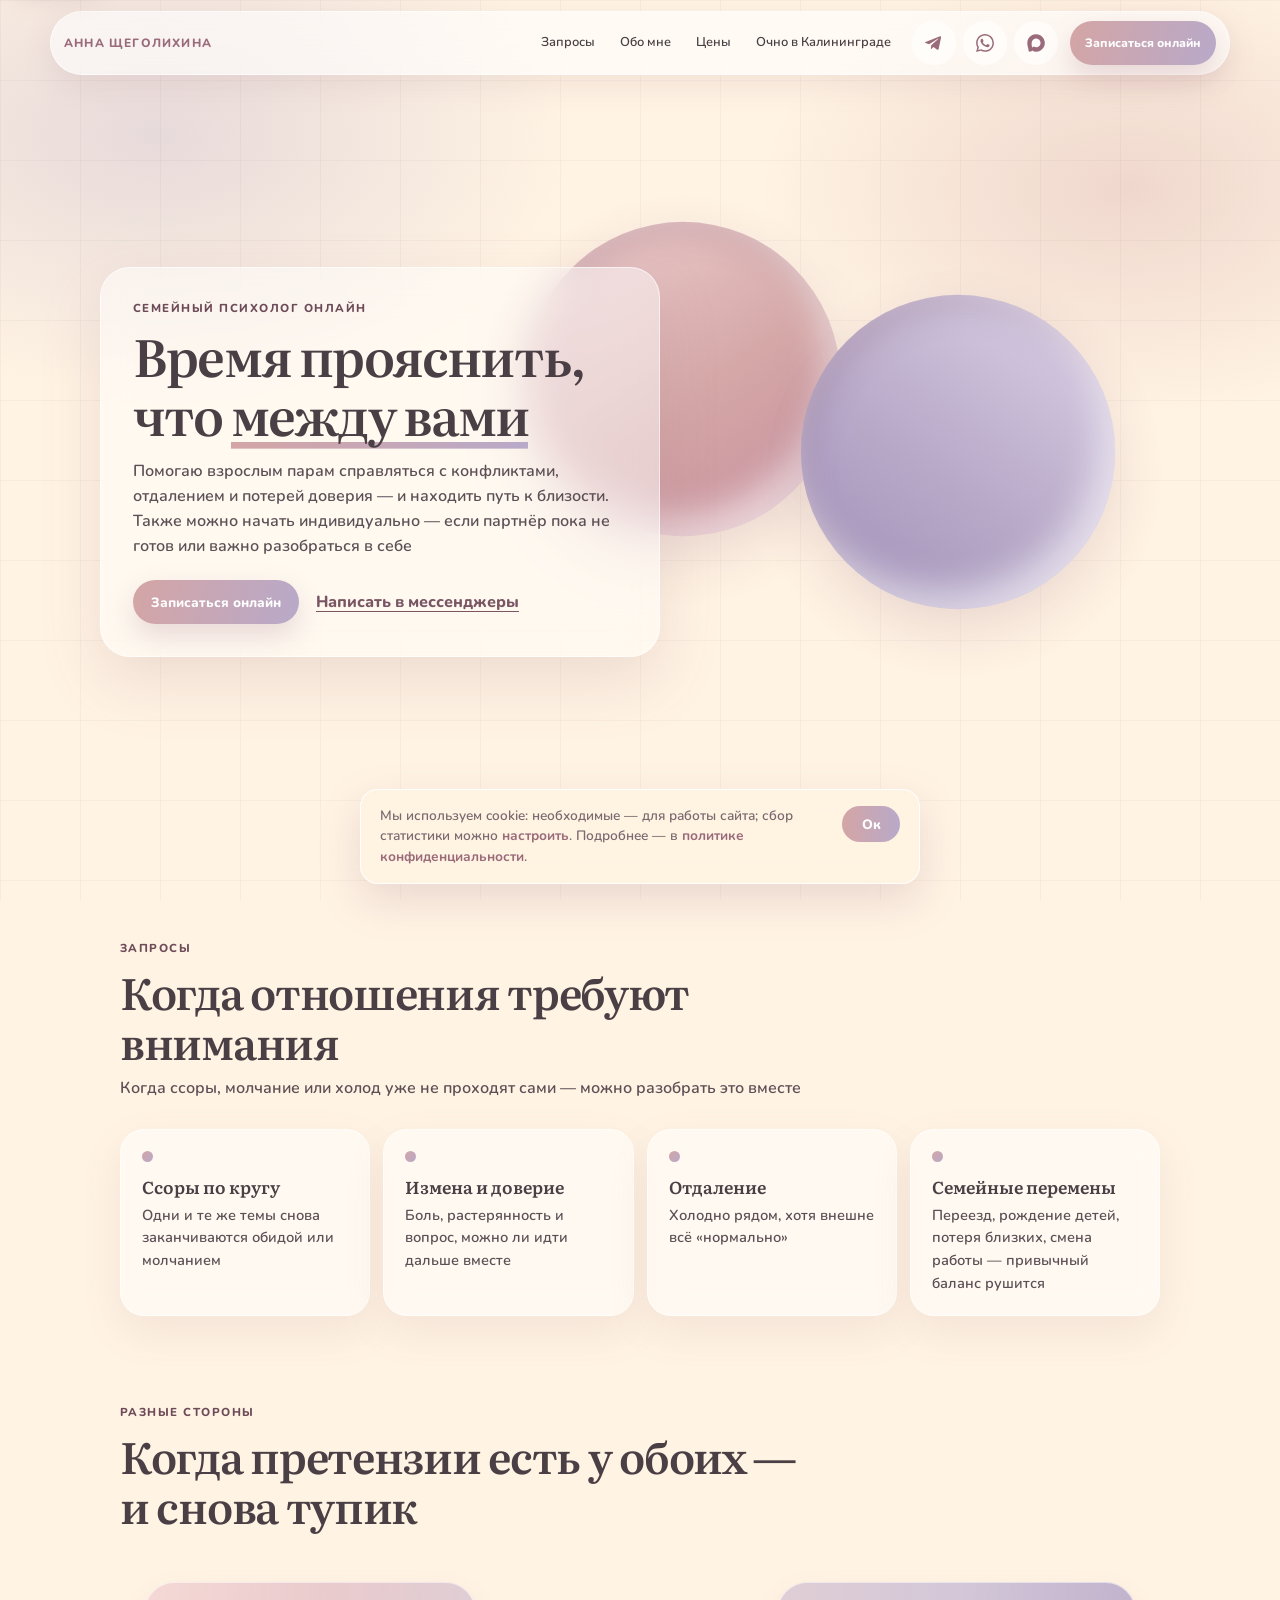
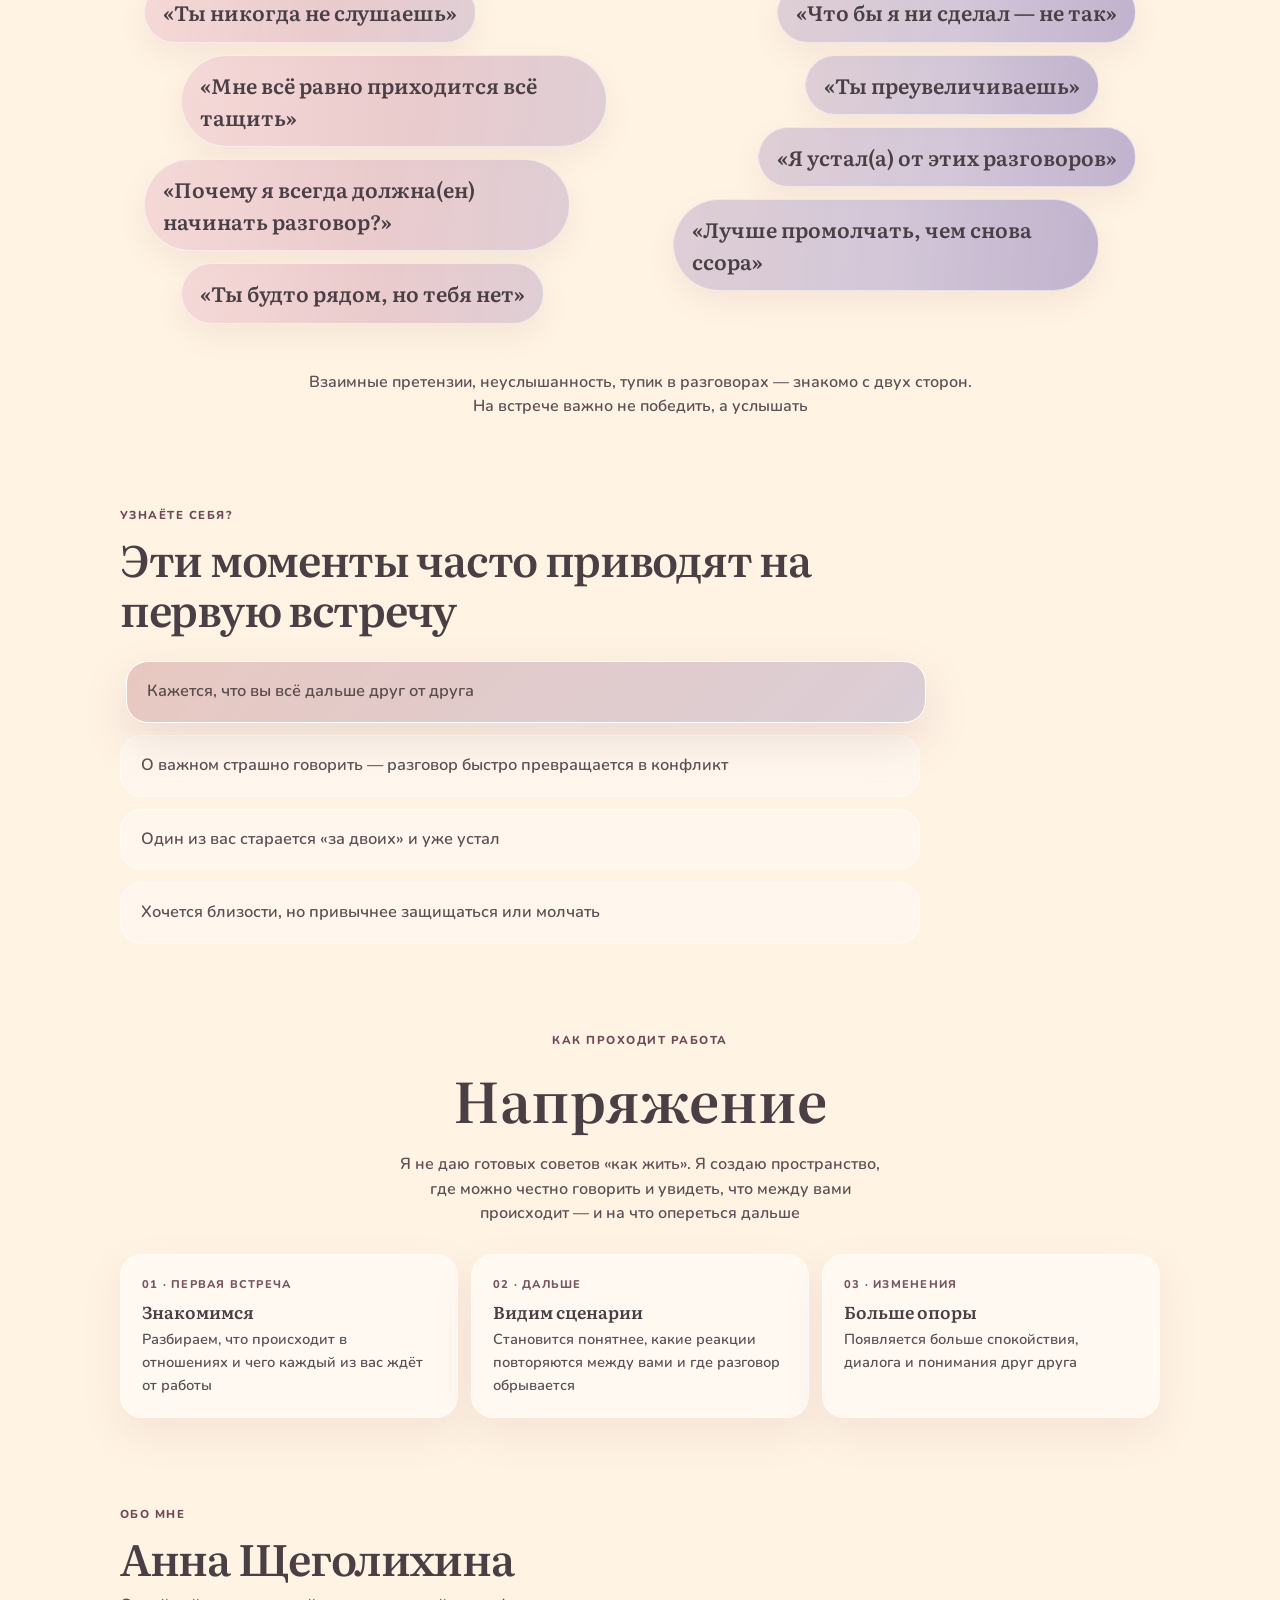
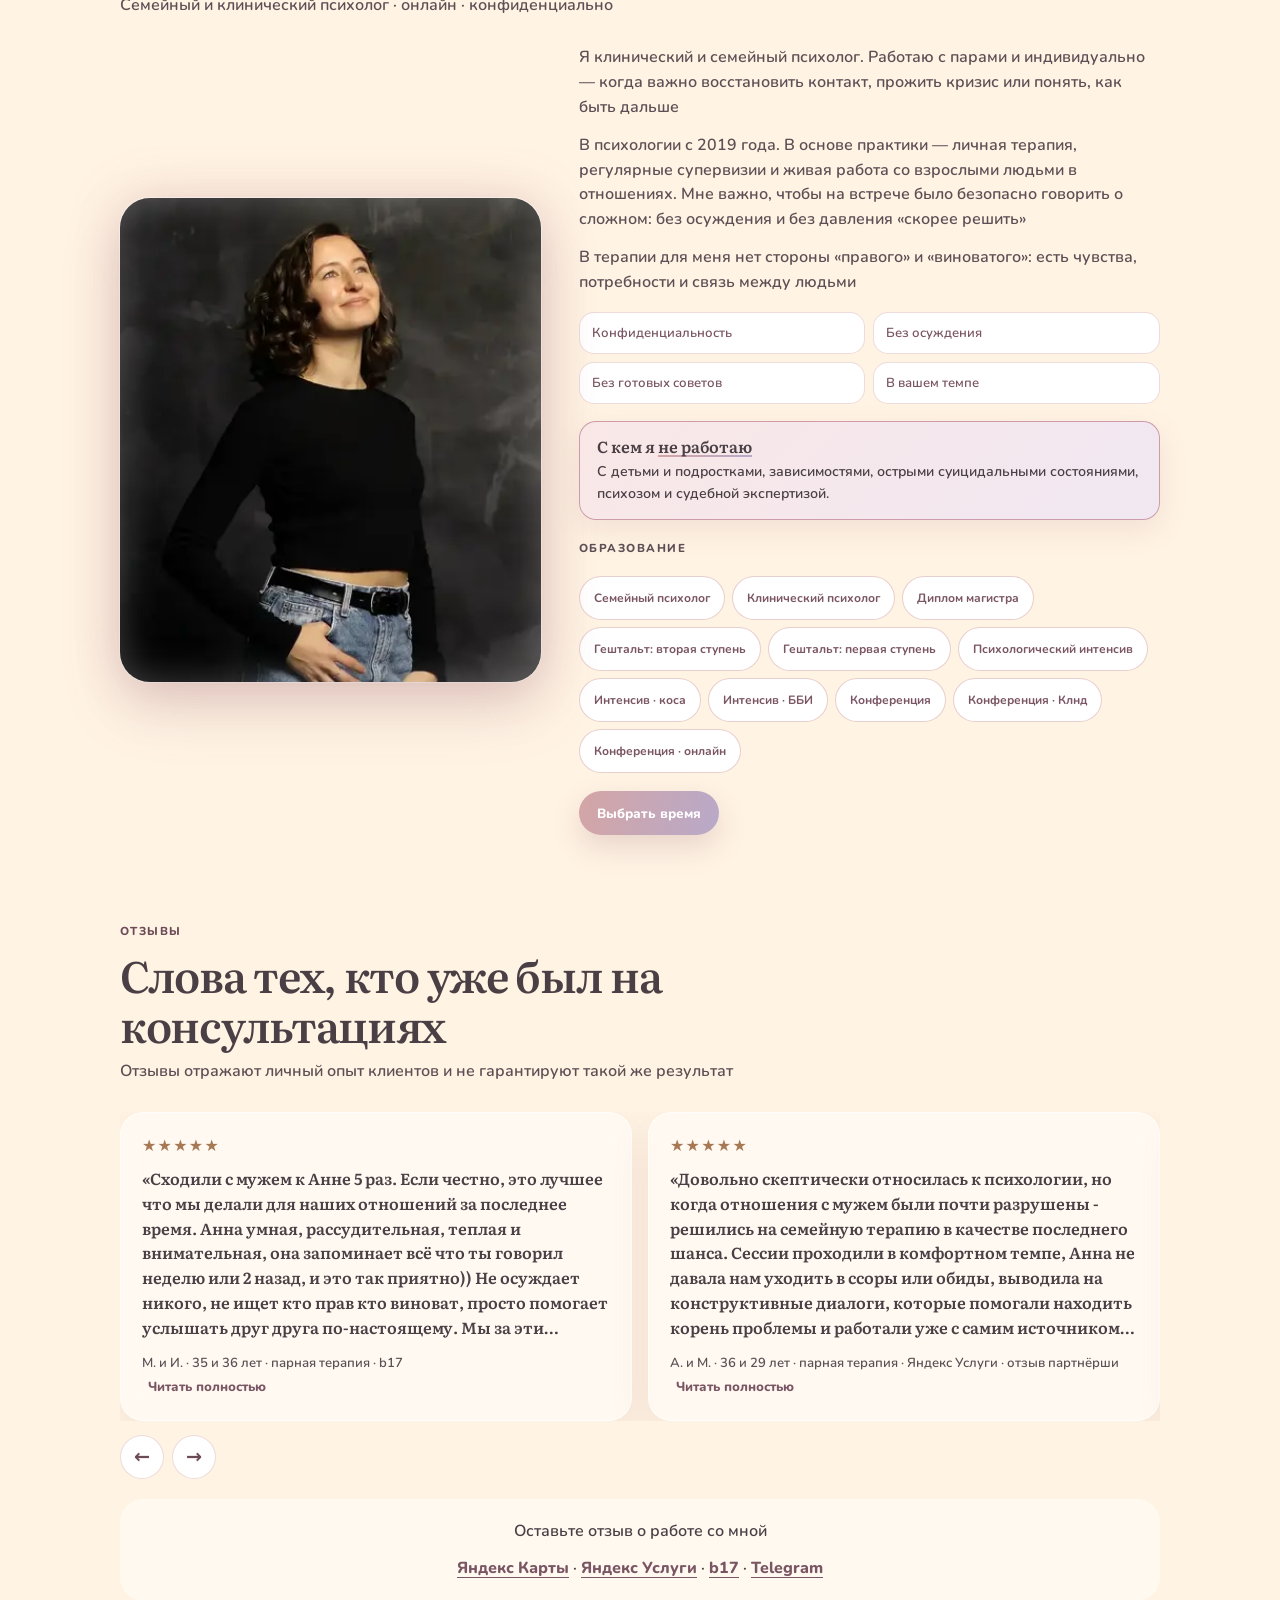
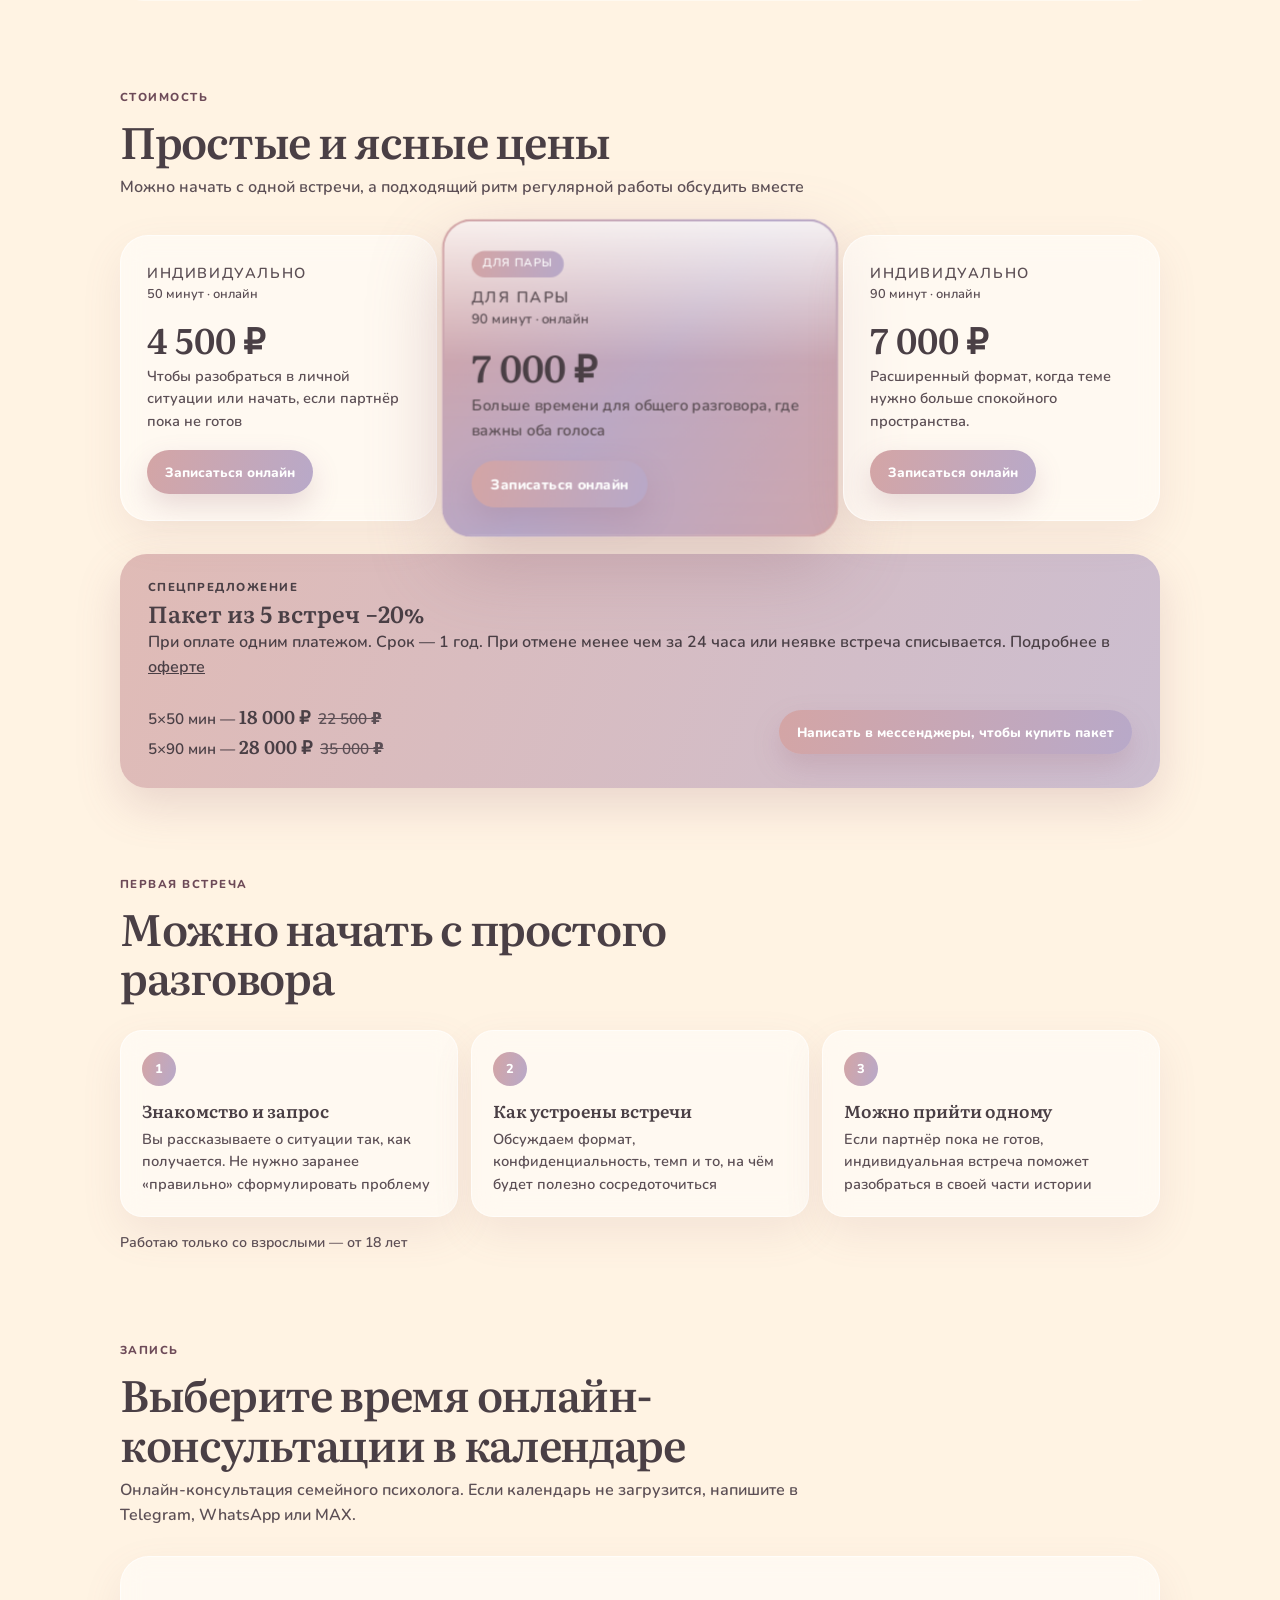
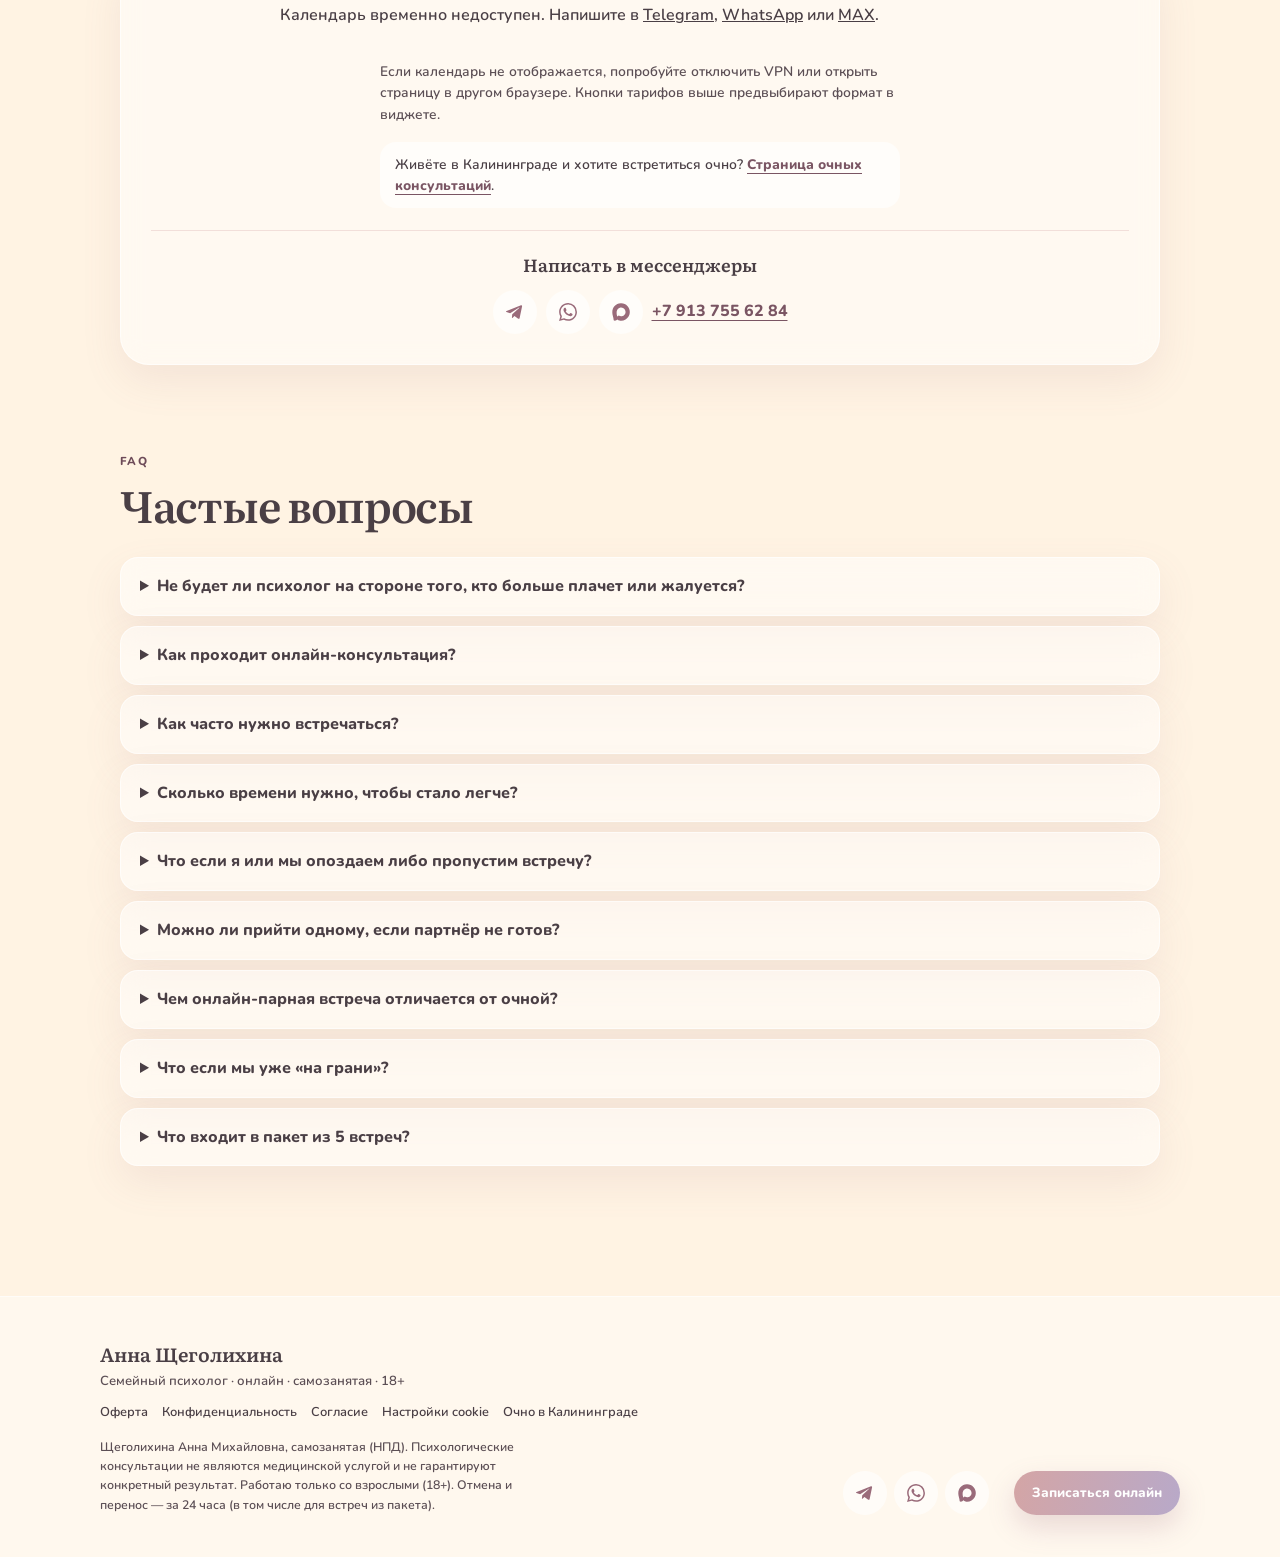
==== commit 73df5877: "Soften the rose-to-lavender join on voice clouds." ====
--- a/index.html
+++ b/index.html
@@ -22,7 +22,7 @@
 .hero{position:relative;display:grid;align-items:center;min-height:min(92vh,780px);max-width:1440px;margin:auto;padding:44px max(7%,calc((100% - 1080px)/2))}.hero-copy{width:min(560px,100%);padding:32px;border:1px solid #fff9;border-radius:30px;background:#ffffff78;box-shadow:0 24px 60px #9a6b7a2b;backdrop-filter:blur(20px)}.eyebrow{margin:0 0 9px;color:#6d4a58;font-size:.72rem;font-weight:800;letter-spacing:.13em;text-transform:uppercase}h1,h2,h3{font-family:var(--serif);font-weight:600;line-height:1.15}.hero h1{max-width:15ch;margin:0;font-size:clamp(2.2rem,4vw,3.5rem);letter-spacing:-.035em}.accent-line{background:linear-gradient(90deg,var(--rose),var(--lav)) no-repeat 0 94%;background-size:0 .13em;animation:underline 1s cubic-bezier(.22,1,.36,1) .8s forwards}.lead,.sec-head>p:not(.eyebrow),.copy,.calendar-note,.review-note{color:var(--muted)}.lead{margin:15px 0 0}.hero-actions{display:flex;align-items:center;flex-wrap:wrap;gap:17px;margin-top:22px}.ghost,.text-link{color:#7a5563;font-weight:800;text-decoration:underline;text-underline-offset:4px}
 .page{width:min(1080px,100%);margin:auto;padding:0 20px 40px}.sec{padding-top:88px;scroll-margin-top:72px}.sec-head{max-width:700px;margin-bottom:28px}.sec-head h2{margin:0;font-size:clamp(1.85rem,3.4vw,2.7rem);letter-spacing:-.03em}.sec-head>p:not(.eyebrow){margin:10px 0 0}.card,.problem,.path-card,.first-card,.price-card,.review,.faq-item,.booking,.bio-note,.not-work{border:1px solid #fff9;background:#ffffff83;box-shadow:0 16px 40px #9a6b7a1c;backdrop-filter:blur(13px)}
 .problem-grid{display:grid;grid-template-columns:repeat(4,1fr);gap:13px}.problem{padding:21px;border-radius:24px}.dot{width:11px;height:11px;margin-bottom:15px;border-radius:50%;background:linear-gradient(135deg,var(--rose),var(--lav))}.problem h3,.path-card h3,.first-card h3{margin:0 0 7px;font-size:1.08rem}.problem p,.path-card p,.first-card p,.price-card p{margin:0;color:var(--muted);font-size:.91rem}
-.voices-grid{display:grid;grid-template-columns:1fr 1fr;gap:18px}.clouds{display:flex;flex-direction:column;align-items:flex-start;gap:12px;padding:24px;border-radius:28px}.clouds.right{align-items:flex-end}.cloud{max-width:92%;padding:13px 18px;border-radius:999px;color:var(--ink);font-family:var(--serif);font-size:clamp(1rem,2vw,1.3rem);border:1px solid #fff8;box-shadow:0 12px 28px #9a6b7a18;backdrop-filter:none}.clouds:not(.right) .cloud{background:linear-gradient(95deg,#f3d4d4e8 0%,#e2b6b6d0 42%,#cdb4c8c4 100%)}.clouds.right .cloud{background:linear-gradient(95deg,#cdb4c8c4 0%,#c0b0d0d0 48%,#b8a9c9e8 100%)}.cloud:nth-child(2n){margin-left:8%}.right .cloud:nth-child(2n){margin-right:8%;margin-left:0}.voices-note{margin:22px auto 0;max-width:680px;text-align:center;color:var(--muted)}
+.voices-grid{display:grid;grid-template-columns:1fr 1fr;gap:18px}.clouds{display:flex;flex-direction:column;align-items:flex-start;gap:12px;padding:24px;border-radius:28px}.clouds.right{align-items:flex-end}.cloud{max-width:92%;padding:13px 18px;border-radius:999px;color:var(--ink);font-family:var(--serif);font-size:clamp(1rem,2vw,1.3rem);border:1px solid #fff8;box-shadow:0 12px 28px #9a6b7a18;backdrop-filter:none}.clouds:not(.right) .cloud{background:linear-gradient(95deg,#f3d4d4e0 0%,#e5c2c8d0 55%,#d7c4d0cc 100%)}.clouds.right .cloud{background:linear-gradient(95deg,#d7c4d0cc 0%,#c9bdd6d0 50%,#b8a9c9e0 100%)}.cloud:nth-child(2n){margin-left:8%}.right .cloud:nth-child(2n){margin-right:8%;margin-left:0}.voices-note{margin:22px auto 0;max-width:680px;text-align:center;color:var(--muted)}
 .word-rows{display:grid;gap:12px;max-width:800px}.word-row{padding:18px 20px;border-radius:22px;background:#ffffff59;border:1px solid #fff9;color:var(--ink);transition:background .5s,border-color .5s,transform .5s,box-shadow .5s,opacity .5s,color .5s}.word-row p{margin:0;color:#5c4f55;font-size:1.02rem;line-height:1.45}.word-row.is-lit{background:linear-gradient(135deg,#d4a5a58c,#b8a9c980);border-color:#fff;color:#2f282c;transform:translateX(6px);box-shadow:0 18px 44px #a0788b33}.word-row.is-lit p{color:#2f282cc7}.word-row.is-past{opacity:.55;transform:scale(.985)}
 .kinetic-sec{text-align:center}.kinetic{position:relative;display:flex;align-items:center;justify-content:center;min-height:78px;margin:10px auto}.kw{position:absolute;left:50%;width:max-content;opacity:0;text-align:center;transform:translate(-50%,14px);font:600 clamp(2.2rem,5vw,3.5rem)/1.15 var(--serif);transition:.55s}.kw.active{opacity:1;transform:translate(-50%,0)}.kw.final.active{background:linear-gradient(90deg,var(--rose),var(--lav));-webkit-background-clip:text;background-clip:text;color:transparent}.path-copy{max-width:49ch;margin:14px auto;color:var(--muted)}.path-grid,.first-grid{display:grid;grid-template-columns:repeat(3,1fr);gap:13px;margin-top:28px;text-align:left}.path-card,.first-card{padding:21px;border-radius:22px}.step{margin:0 0 8px!important;color:#7a5563!important;font-size:.7rem!important;font-weight:800;letter-spacing:.11em;text-transform:uppercase}
 .about-layout{display:grid;grid-template-columns:.84fr 1.16fr;gap:38px;align-items:center}.portrait{position:relative;aspect-ratio:1/1.15;max-width:460px;overflow:hidden;border-radius:30px;box-shadow:0 24px 55px #9a6b7a45,0 0 0 1px #fff8,0 0 48px #d4a5a560;animation:float-photo 5.6s ease-in-out infinite}.portrait img{width:100%;height:100%;object-fit:cover;object-position:center 20%;display:block}.portrait::after{content:"";position:absolute;inset:0;border-radius:inherit;box-shadow:inset 0 0 40px #fff4;pointer-events:none}.bio-copy p{margin:0 0 13px;color:var(--muted)}.principles{display:grid;grid-template-columns:1fr 1fr;gap:8px;margin:17px 0}.principle{padding:10px 12px;border-radius:15px;background:#fff;color:#7a5563;font-size:.82rem;border:1px solid #d4a5a566}.bio-note,.not-work{padding:15px 17px;border-radius:17px;color:#4a3f45;font-size:.88rem}.not-work{margin-top:13px;border:1.5px solid #c4899acc;background:linear-gradient(135deg,#f8e6e6e6,#efe6f3e6);box-shadow:0 10px 28px #9a6b7a22}.not-work h3{margin:0 0 5px;font-size:1rem;color:var(--ink)}.accent-line-scroll{background:linear-gradient(90deg,var(--rose),var(--lav)) no-repeat 0 93%;background-size:0 .13em}.accent-line-scroll.is-on{animation:underline 1s cubic-bezier(.22,1,.36,1) .55s forwards}.diplomas{display:flex;flex-wrap:wrap;gap:7px;margin:18px 0}.diploma{border:1px solid #d4a5a588;border-radius:999px;background:#fff;padding:10px 14px;min-height:44px;color:#7a5563;font:700 .75rem var(--sans);cursor:pointer}
